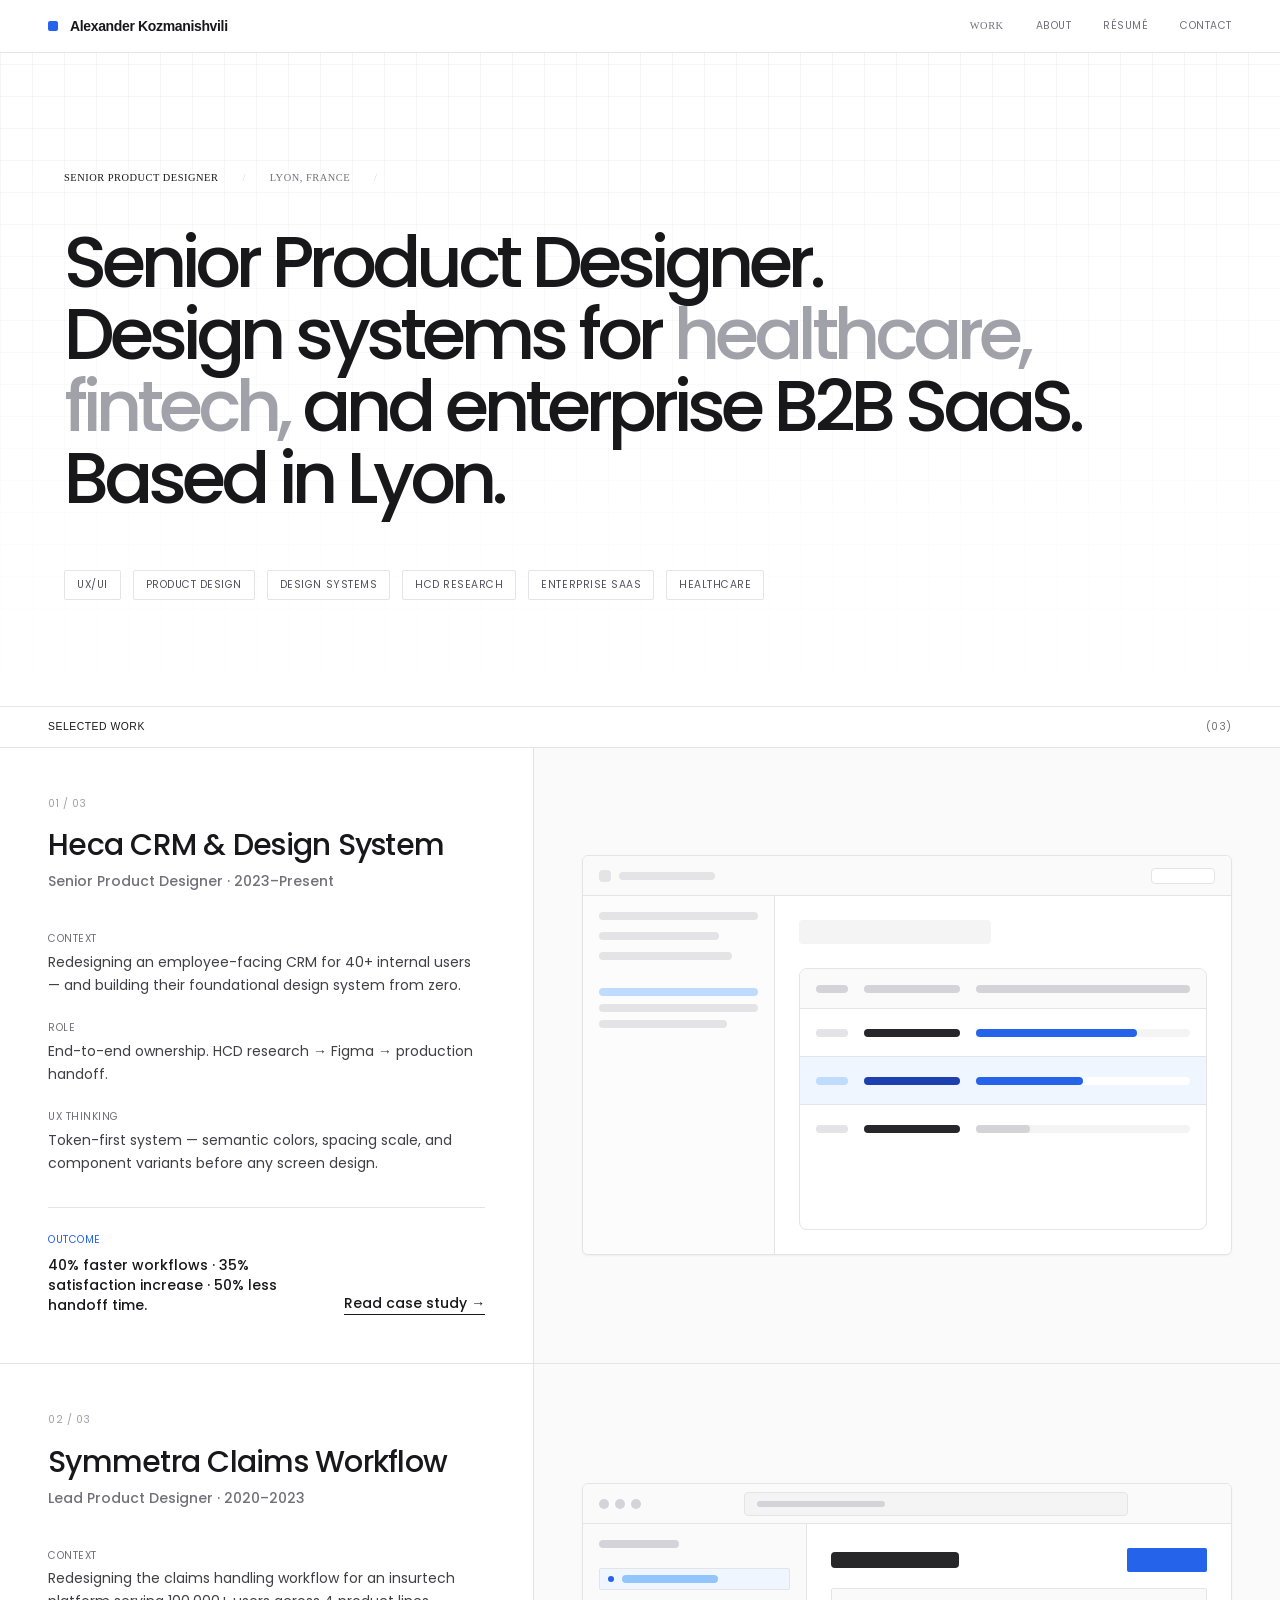
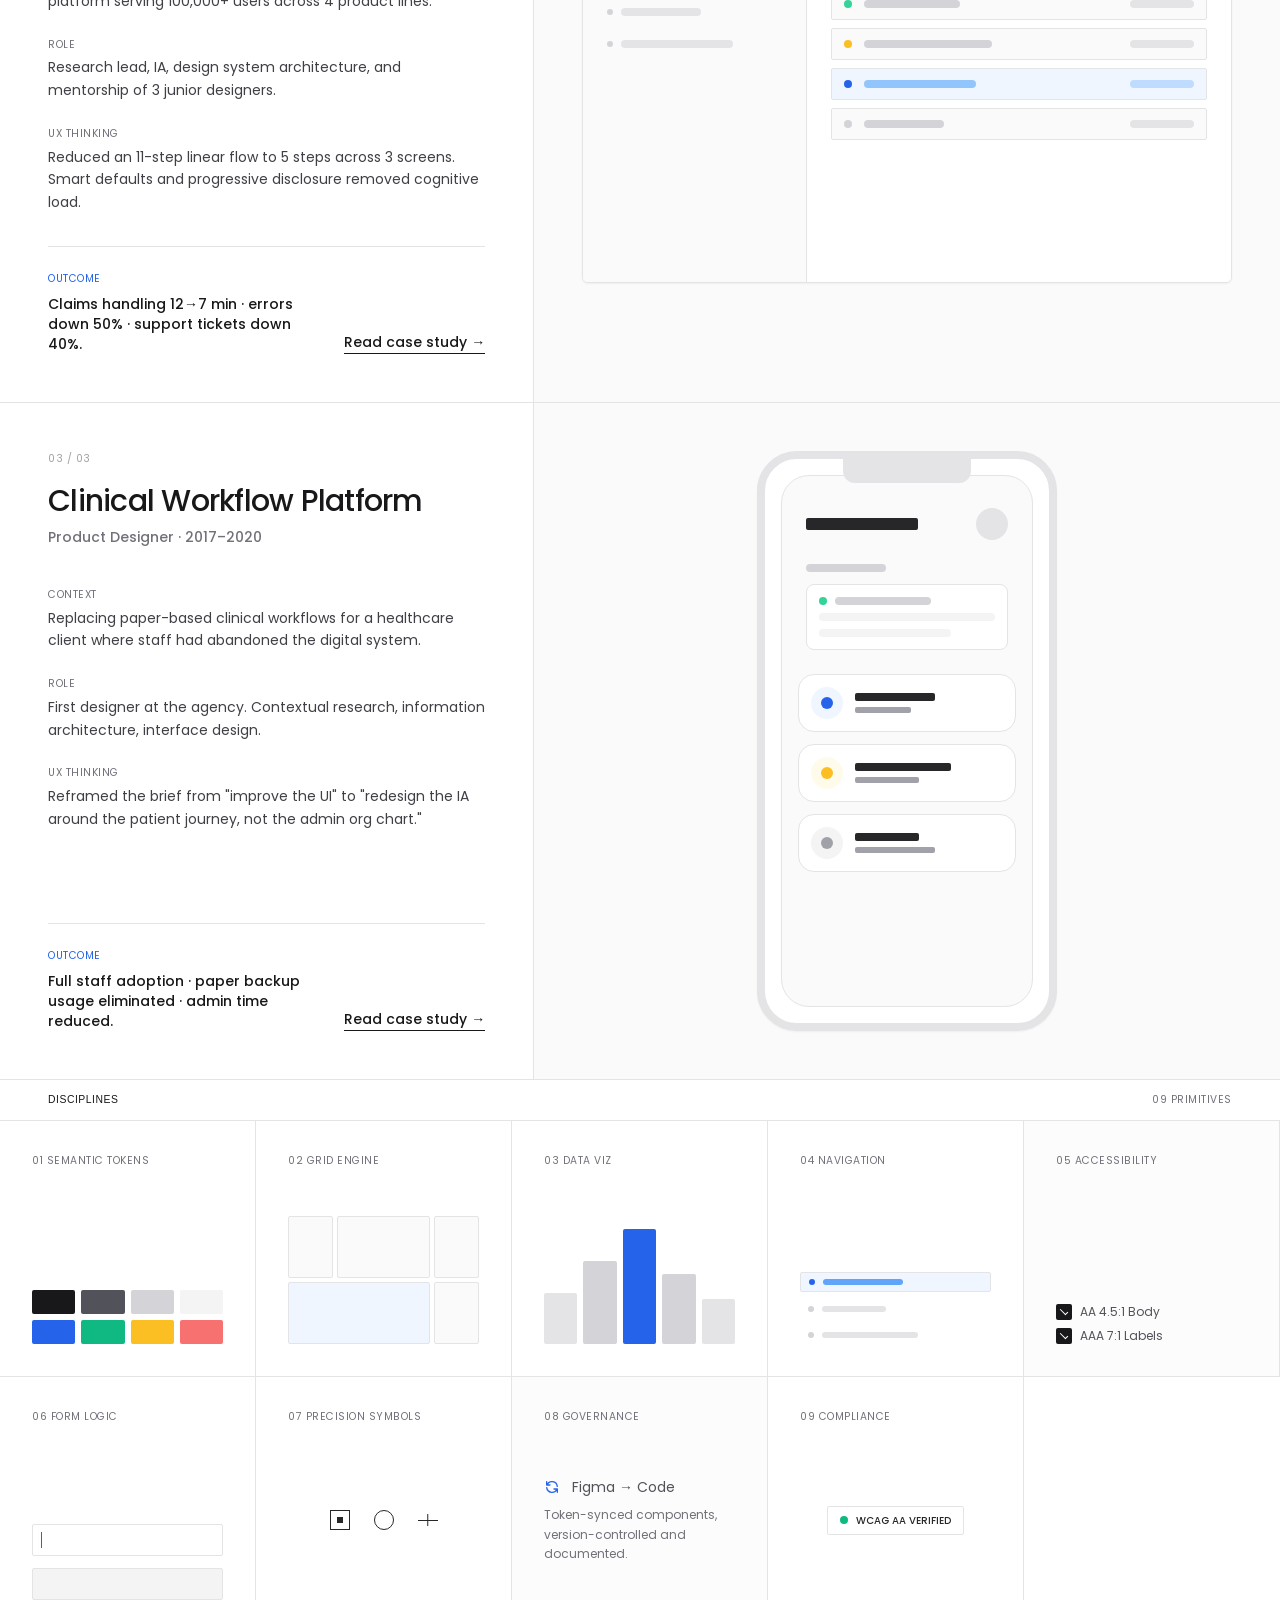
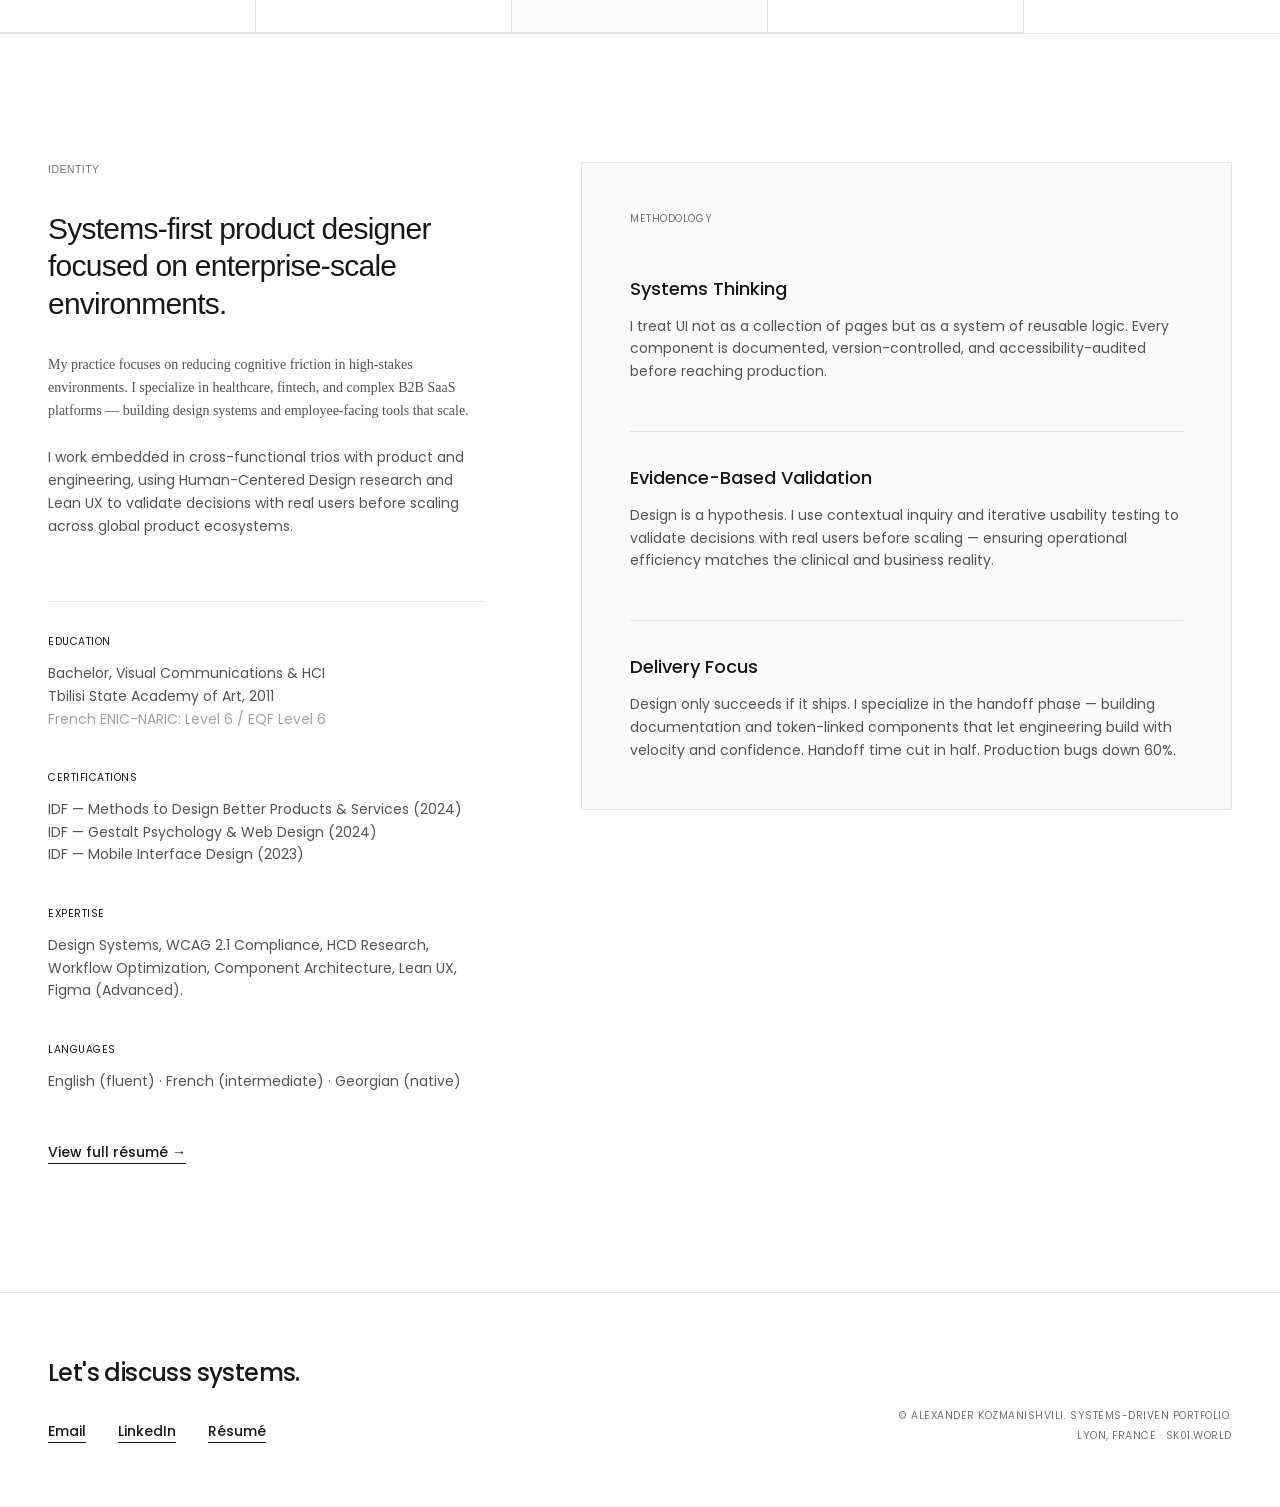
==== Alexander Kozmanishvili - Portfolio (standalone).html @ 42018ff6 "Beta Upload 0.1" ====
<!DOCTYPE html>
<html>
<head>
  <meta charset="utf-8">
  <title>Alexander Kozmanishvili — Senior Product Designer</title>
  <style>
    * { margin: 0; padding: 0; box-sizing: border-box; }
    body { background: #ffffff; display: flex; align-items: center; justify-content: center; min-height: 100vh; font-family: -apple-system, BlinkMacSystemFont, sans-serif; }
    #__bundler_loading { position: fixed; bottom: 20px; right: 20px; font: 13px/1.4 -apple-system, BlinkMacSystemFont, sans-serif; color: #666; background: #fff; padding: 8px 14px; border-radius: 8px; box-shadow: 0 1px 4px rgba(0,0,0,0.12); z-index: 10000; }
    #__bundler_thumbnail { position: fixed; inset: 0; width: 100%; height: 100%; display: flex; align-items: center; justify-content: center; background: #ffffff; z-index: 9999; }
    #__bundler_thumbnail svg { width: 100%; height: 100%; object-fit: contain; }
    #__bundler_placeholder { color: #999; font-size: 14px; }
  </style>
  <noscript>
    <style>#__bundler_loading { display: none; }</style>
    <div style="position:fixed;bottom:12px;left:12px;font:13px/1.4 -apple-system,BlinkMacSystemFont,sans-serif;color:#999;background:rgba(255,255,255,0.9);padding:6px 12px;border-radius:6px;box-shadow:0 1px 4px rgba(0,0,0,0.08);z-index:10000;">
      This page requires JavaScript to display.
    </div>
  </noscript>
</head>
<body>
  <div id="__bundler_thumbnail">
    <svg viewBox="0 0 1200 800" xmlns="http://www.w3.org/2000/svg">
        <rect width="1200" height="800" fill="#ffffff"></rect>
        <rect x="360" y="300" width="280" height="280" rx="8" fill="#2563eb"></rect>
        <rect x="660" y="300" width="180" height="40" rx="4" fill="#18181b"></rect>
        <rect x="660" y="360" width="120" height="20" rx="4" fill="#71717a"></rect>
        <rect x="660" y="500" width="180" height="80" rx="4" fill="#e4e4e7"></rect>
    </svg>
</div>
  <div id="__bundler_loading">Unpacking...</div>

  <script>
    
document.addEventListener('DOMContentLoaded', async function() {
  const loading = document.getElementById('__bundler_loading');
  function setStatus(msg) { if (loading) loading.textContent = msg; }

  // Error sink persists across replaceWith since it's on window, not the DOM.
  window.addEventListener('error', function(e) {
    var p = document.body || document.documentElement;
    var d = document.getElementById('__bundler_err') || p.appendChild(document.createElement('div'));
    d.id = '__bundler_err';
    d.style.cssText = 'position:fixed;bottom:12px;left:12px;right:12px;font:12px/1.4 ui-monospace,monospace;background:#2a1215;color:#ff8a80;padding:10px 14px;border-radius:8px;border:1px solid #5c2b2e;z-index:99999;white-space:pre-wrap;max-height:40vh;overflow:auto';
    d.textContent = (d.textContent ? d.textContent + String.fromCharCode(10) : '') +
      '[bundle] ' + (e.message || e.type) +
      (e.filename ? ' (' + e.filename.slice(0, 60) + ':' + e.lineno + ')' : '');
  }, true);

  try {
    const manifestEl = document.querySelector('script[type="__bundler/manifest"]');
    const templateEl = document.querySelector('script[type="__bundler/template"]');
    if (!manifestEl || !templateEl) {
      setStatus('Error: missing bundle data');
      console.error('[bundler] Missing script tags — manifestEl:', !!manifestEl, 'templateEl:', !!templateEl);
      return;
    }

    const manifest = JSON.parse(manifestEl.textContent);
    let template = JSON.parse(templateEl.textContent);

    const uuids = Object.keys(manifest);
    setStatus('Unpacking ' + uuids.length + ' assets...');

    const blobUrls = {};
    await Promise.all(uuids.map(async (uuid) => {
      const entry = manifest[uuid];
      try {
        const binaryStr = atob(entry.data);
        const bytes = new Uint8Array(binaryStr.length);
        for (let i = 0; i < binaryStr.length; i++) bytes[i] = binaryStr.charCodeAt(i);

        let finalBytes = bytes;
        if (entry.compressed) {
          if (typeof DecompressionStream !== 'undefined') {
            const ds = new DecompressionStream('gzip');
            const writer = ds.writable.getWriter();
            const reader = ds.readable.getReader();
            writer.write(bytes);
            writer.close();
            const chunks = [];
            let totalLen = 0;
            while (true) {
              const { done, value } = await reader.read();
              if (done) break;
              chunks.push(value);
              totalLen += value.length;
            }
            finalBytes = new Uint8Array(totalLen);
            let offset = 0;
            for (const chunk of chunks) { finalBytes.set(chunk, offset); offset += chunk.length; }
          } else {
            console.warn('DecompressionStream not available, asset ' + uuid + ' may not render');
          }
        }

        blobUrls[uuid] = URL.createObjectURL(new Blob([finalBytes], { type: entry.mime }));
      } catch (err) {
        console.error('Failed to decode asset ' + uuid + ':', err);
        blobUrls[uuid] = URL.createObjectURL(new Blob([], { type: entry.mime }));
      }
    }));

    const extResEl = document.querySelector('script[type="__bundler/ext_resources"]');
    const extResources = extResEl ? JSON.parse(extResEl.textContent) : [];
    const resourceMap = {};
    for (const entry of extResources) {
      if (blobUrls[entry.uuid]) resourceMap[entry.id] = blobUrls[entry.uuid];
    }

    setStatus('Rendering...');
    for (const uuid of uuids) template = template.split(uuid).join(blobUrls[uuid]);

    // Strip integrity + crossorigin — blob URLs from a file:// document inherit
    // a null origin, so crossorigin forces a CORS fetch that SRI then rejects.
    // The manifest bytes are ours; SRI protects against CDN compromise, not this.
    template = template.replace(/\s+integrity="[^"]*"/gi, '').replace(/\s+crossorigin="[^"]*"/gi, '');

    const resourceScript = '<script>window.__resources = ' +
      JSON.stringify(resourceMap).split('</' + 'script>').join('<\\/' + 'script>') +
      ';</' + 'script>';
    // Inject after <head> so the DOCTYPE stays first; prepending the script
    // would push the parser into quirks mode. DOMParser always emits a <head>
    // (synthesizing one if the source HTML omitted it) but may carry
    // attributes through, so match the full opening tag. slice() rather than
    // replace() keeps us clear of $-pattern substitution in resourceScript.
    const headOpen = template.match(/<head[^>]*>/i);
    if (headOpen) {
      const i = headOpen.index + headOpen[0].length;
      template = template.slice(0, i) + resourceScript + template.slice(i);
    }

    // Parse the template and swap the root element. Scripts inserted via
    // DOMParser/replaceWith are inert per spec — re-create each with
    // createElement so they execute, awaiting onload for src scripts to
    // preserve ordering (React before ReactDOM before Babel before text/babel).
    const doc = new DOMParser().parseFromString(template, 'text/html');
    document.documentElement.replaceWith(doc.documentElement);
    const dead = Array.from(document.scripts);
    for (const old of dead) {
      const s = document.createElement('script');
      for (const a of old.attributes) s.setAttribute(a.name, a.value);
      s.textContent = old.textContent;
      // text/babel scripts with a src: fetch and inline. transformScriptTags
      // does XHR against the src, but blob:null/ from a file:// origin is
      // silently dropped. Inlining makes it a plain inline babel script,
      // which transformScriptTags handles unconditionally.
      if ((s.type === 'text/babel' || s.type === 'text/jsx') && s.src) {
        const r = await fetch(s.src);
        s.textContent = await r.text();
        s.removeAttribute('src');
      }
      const p = s.src ? new Promise(function(r) { s.onload = s.onerror = r; }) : null;
      old.replaceWith(s);
      if (p) await p;
    }
    // Babel standalone auto-transforms type=text/babel on DOMContentLoaded,
    // which fired before we swapped the document. Trigger manually if present.
    if (window.Babel && typeof window.Babel.transformScriptTags === 'function') {
      window.Babel.transformScriptTags();
    }
  } catch (err) {
    setStatus('Error unpacking: ' + err.message);
    console.error('Bundle unpack error:', err);
  }
});

  </script>

  <script type="__bundler/manifest">
{"c3a4b9cd-9079-4159-960f-bf37ac7fb843":{"mime":"font/woff2","compressed":false,"data":"d09GMgABAAAAAJpQAA0AAAACAJQAAJn5AAEAAAAAAAAAAAAAAAAAAAAAAAAAAAAAGkAbp2YcyiYGYACCTgqGsGiFvFgLikYAATYCJAOVCAQgBYNcB7QoW1fAcQbVa/cDknDbALiy8vsPXvMCbu4QuDK9mdhOn5J3uoQdawK3A1IU1v2k7P///89LNsawA/MANLNqq18PwijcTYsMTzBbZvS+jmxsGzlGZsIQwYhJeGyutc19DttbdySP7KeYF2IgPqLD4V/hwv3yScSVu9KM4uLd8AQu2f58jol1jmLr5Vbsjq/CZwzRAlHv81OjfCwf6o117TNE1uf1v4LRxLd4VvRWv6nHeSyXyzWNJU+1b6kh7aV4QN2Ud4dJk8TBs+yWP2okf3hdOOjuDhI06kZBwgwmjoGk/2fpYyo1qndNpltqFrU8BMRjc1SVaCNWHHFFl/eFf7+xz5uXZP4SlhhdWZFjV1XWRJJtNbDdCkmup0ISzBDvtr/3QAXEsRFQERERHLgGqIkzd9vWMvdKzYwIRzgyU1NUKsOZY9c3U/Obze2qXJktWzpA09m1xaTFig1aKNU0SaN3kTPJXZLLXVzatE3T1CmuExjbw+MTY+Zs+98j254JjP1PmDExZg7//3//r3PPve95v+EJ5i8cCkGcQh1ewXILUm6wZw2e6knfv4RDL/KIy7v8P/4Ed97t75YlaBSCIDXCQNAkICYUSqIcFukLLZjsOYDNbmpZf56f298xUulQokfmgL0DK1i8AWODQW8jxkakQaQBIoLydVbAV8AsDIxEwP4BRsT/V2tDPTbmO+p75i9WMgjbQBnaeUAD87xDjbNv+P5ry6roaP3fNqzr4epnP31gTMiSOFF6py+QvUFUmZiwgYh6Y1EYifbYYw6d6cGbvcuBaIAU7/[base64]/qutfqbwXQs9jWTrsMf7CBMdEsYnkCVX7dTD/pdOufyQXwTaRXsm2dgbScHo/bq2S8MAMuEgGOUOJWypxQ8hJEE4QYtRhZ0YjAZqR3AolMqL0J0uuIq0XSxTjmlbK3vaxl9se93Lcc+m3PZ583vNhzW/2Sr0zOSWym6OVCxD6z+6501NCSVC+YSkpwwWQFQFcX1z60vNZ/nuWgVKYSE++Jnq6dC04FiEDDdTa1/SV6t35z8nustNZqSwGzPnME8aCpHdyebeSS5eVzkrpyAWQJIQGoNYrgA1RGIDj0y9z9t69+zPZT323SVc3EQaEIxIlkPhkU/feXdqmf3q1taviGJyLA4UEVxSDxFgkg9AKAtopnASY8WPkYdd5wEFQAgkOw7FPZQS24y14QO+yIIwyD8ATDGXwD38/9f26fxXiAz57U4to4VGW6pB3r6mfLSlKn3IIoXTrolNwypVf76bQB7AcarG7/Mp3px/eu5AiBoMBdwHsHkVJF0LsnKtYtLXduXdl6PWHJX0j3ZfsqzXtSoMBNBRdad71j9bpHR6gYY2i4NAQHHi8Eb+3saC+n2TOyZmknW99Rs7D2d3OvCuEMIQwNa5xVaEKVTXGBDd7HV+1IVuC3DYjUT9yPS2dR0IXSLsDKtnskDHVrvH4aLfh7PoHL+btoIZYQlaYDDJn/0er7X07fHN/hQzWCiRkbFSoyK7TQyGUk7PuyoOg0dND1HkdGIA2iMkLFDhaEJCRS1CS5UFpVvIFBMtql3uDjhrKjzFGmHtsWnC3SsWGDwaO1D8OV/oBZAZkoVmQv1LQIYGR2G0RAukLwJE89FlZjJTA/x5aFapeAqCgiCsCEBTag86zTQeDdO4ZKCBXPHGBHAuw5L/G+9tvLvnRSV+dvE6uPvGeY9n+Qw6cXM1Tl62KFVllWcxVkXly16M1sUb7l5m1Olbzqr8ETTXeSIM9tHLc4/YVu8IN0Gvt0lVHbRdH82WtkbRFlbzwElVVNvkwEn/lK5ok5lzftyf2gBK1ZPLd1/YarVLI+xc+72Wfy2YpOMT78Yr1+3puz78XT+l4TM3q1T6cSqUE+PtbrlvMnwzJ+hX23G79Sgrzat+TK+LHtrtwwJu6gzsI3EMbpWGwXuqRBtKZ3w5S4+9QppzrMhEzHy7LeiGMxaD1GwHAeDHE+m3V/wKMPbtZ3lchhNryJzSe0gr3yLy7RfHPSqbPXYWbMfMbrEHF+IkO4wJq5RvzUF5xaWm+J5ijFEqopP6Aac084GsynZtQy6O3OcaogpzdMra7jRinzWvNi1+tao/P+5B9vZ3WcT3Eg9NpY48PEJSQJxE2z2K/NUurRKykVpbxHZ8BipPXl/I77HCOnyVKHqVFWOGTteGRldt9OO2HReRMnLumS7azF6WGi4PCiqEyGAZhCwUgn/8BRFptRNZPkCXvn3W2jt94DmfYYz2mYzDUIQ1+lEcWiULC7ehfJR6DhIEB+vQ01tWm0WVC5UoU4OHJlj5c6srGg24Hi1u6InI0gUIcbBtUpBBUo3qvQ7ZOuPxjVtXteUgrDn7h6hfe/QcYCa1VU68h9U9rsHbgu1/GVDO9XrRS1D8t6+pwT4Nxds/M9iUcux6axt9eozVzDEtA18pyeGkm3gU9n24A7qn3kusH2oORF/Q9aj20TdzV5dOOMQYyh+rD/6W/opaucximxf0CfMaDsOSTNB9vUbalqHIzF1a8tGdqacvdK1fTf8UzDOgrjDhqBAka5f54EFagMtTgtIVgDt958p8/ZHLZnTIwRIyrQKSAPCG4z+14X1MPgUifDXOJjRcQ6TsYlSekzgmpGeou7V9SaDiyh6B13LLoh81lNN0875BOyLCxFo0exytzNgkVhbD8rnjkmV8xvxBCrf0Jq9vhZTOuRW7L0pKSI14te08OYtAz34Xl7fflC0xlL4BpEK/hBvDM2PzGsscVxGXeTcpmxS1LSqqVzMoqRcfnvMGSUvtSKIaS41PFeE8V+S30ffmWyspfdELimK1SytSoC+cpMkaM7BzTqZLtY9mWFhM6pJVPqXhje732C5gtqA6SLMwVwGkZm1dZxAecYD+KN/[base64]/RwQY2cvxJ9NMIMZXaJwhvUiRzkw1aJyeWaVTIy3rC0xBVGzigoGZA8xpBROR/0wuJhWDSSbQ4xkwqBq16/SN9vPpMMOBmakqUD+rpNetOLKmEYEBvBRXmotqzN9QooDkWpfIxBYNKYghr3xlmLn1EcQmCFlwbrYjvYX3KoydIVXSq+Zv9AHtiHCHzEw2SuGJoB7tcUtcyostJrsHLFgxha2UA3lMSBCroh+rlSBX/pQaCyy5tAfsz/D+Ybb0cuO7T6RceGNHxbTktPcHTNk97qPg6fi8DBQ/fGkcyeUMbUlkUXLxMXD605/tlY7oYE3jnV/W70eq/vcsLc7Jf0rPDngJGCwhfAHT0MvJ8ECJgU1ErC2upf6dQ6TFWYygZWJggAHfPfQgB9AQKh3e5xb+cYPBsK8Y/eehQHi5REAiSI3/XZfWuXiEMjoCC25oa6tBITqVKmSB6uLGN31g8ZikU+Gjc99oemDqZRnkT22fPpqP9skkCjpub2LNsHlsIR3A1G/XB2rbtcdbVFjYRXXHDWd75g9kdOOOpg1mdHOXuz9dZaaakC+eaYQZBs7NMNN8gD7nKrfnrKkSNba001kCpJvMrKwigYhk1dwF9Oji4gBgkDA8jsS2NdbdQYXCasKVdyxqgK8GRLN/y5RbT4ny07CJWdMlxNQKH0YkGf4wWWpxWW5Z8b6Uh1/skX6K+6OAf0yanWydCB7fGBo63Nu1kVwFxySWGCRsh4Gv0eId+rEbC1fBGPfH7gbRDMBUKG2wtDX4shAJzQy4UdugGMk7pOnMHwWXOBbgPXJcgU0iNo5uPVUyBhiFgsuKswVRpfmMlXejayEMruF/rm6EZ7XLKPYu25w5i12vOZS3rPjqG4aVUp/IC+O3bp6UYxe6ikecdJ3mGq7sUZpYcOWquPfW6dL50pJhPuPEGqSGWWahwcXW/pCx8fPsFulIV3ABRoMEiDRQZZ5JCnQJES5Y5QH3ua/53cgkLCIhLyil3i/3Kvu2XYiFHjHnvRNYo8Di/wHo0z3gQTTTKlSRe0CcCaGVrG3aQyvn9ZLWK6cc9xShSQRZMW8of7jvz6dnnUII8ZbIihxnyAb8n01XPdYZlzb1Go2FMWhcyxGjwtpFgU9LZOCgwyyFOiSh2RJog+CHifgwaLHIpU4BBo0P52oLKMQF72GCIuIeC/tfJnaFU+QRZCbamMAAs+6Boe/Qb9sKUS9PW3+ZkXlqNPhT9wpVN0hZeWh/rfF/zWinz0Bi+IQ70i8w7lFejM8TkRo4EIIqFo1UmxM3BUghRkFFgBKEkJQNDUB0+nKkz895lffpPfkcvIa0g4qZEkqynxCbcV8/cgTesIJrZ5zXHSWIliobVarsl6VMPVVfVVXnmVUdF1qLaWe9mWQWmWfMHgG7OeGdNMqMgBwmCgdlUo7WRqf7B4yMMemYYatqQCmvs94MHkGxr3tj6xi/frd4r4DqtwVgj1YKc8Wyim7lQ1BRScnDf/NskFE31jgveMd9A424xVZIylRsszylQjDTfCfYYbYJgcQ7U0RJrB4j0GFg7Km9Y8mpY9wpiXMT8ANOL39EOMyI380ujSSGr4NRwa9YDyqYBwlJAlhAkSgSXU4IsABJJg5aQpQw5aq77ZOA604dZWjgEFokmJZjFbFpiN0K5WABuTUdhwP/W31Z/wI7e+20zbbegoaKboa6D5P2VaIzfFuBUO9RLwvnyMgUODRhYEymRBKYVy8CVSjnoJlIMDgVQy5eDBYJFUfNjEqSS+WVkHOyGl5DC0qaFygijrepQDKdXCwwhEl+0XuC/HmxmHZpAITziJgQEyLe1C0s3EqpgWKRQVCIrMk4r+FMw+YR2uw4pF6BAdXCxUB+mjxY7pA3q/Phgz0vvsCVpXvBRqx0TlJNrIdAi0kgdo1AdQfGomqq1oy1R3f1mQCF6i4IriP7ABlfTBVjAq2aYoHqWH1U6A0AihVD3yr55VIJpfemaBYH7qGcATvfghN+/Yc9BnaQaGN/vGchT7RZe1uWPuE4Y6Krs8C8+CIaWiGZAaZ1WmZG6b/2Gtt7h5JCTh1YMsWTkgba9Gr7uHVWLnm2cOUXxxTSU54II6V7X53GeCYVN0s3Pv3z0iSbZDuWpi9wXSNKNI4Y1oCS9Mn/0ZxMws65yv1Zmj4Oa1b9aHNSApiCDFMa0GzdzErqaP/[base64]/O7zzpTRNqoDBmx54ZlJ/KJWWm7XIXK1GtyF4Kj0OgckVxs7BhPppNurol58pIYrDKvAyB8aSHTQaGHRr/fFePy4Rw4i8sYtotAiSpCT7EEMpMvdGyG1cKFj5xpGyITsie5aoRkPC9XKtRpomPZLKxDpy4l/QYMWmWPUiKX2vj1NuvR77r/8CwuT9kEqzd1WDX0hZ7xBMae9NCh26lvvkNI3u5u+9wDHiIxJHYPaWfTIce51fpL2koDOIFHCoa69eO169LrBsL+OFlom12OGSL1IhoK16PXU5lnUe03EHFRR1wIgy4P+3Suo/5I7Nqbkky8Hn58Fwdd077MOlGdnX26DYwXDXtYORgMGDLlhMDg/UOlGpe16B433eAwtD5v3JwVO/YcuDpBrEHT/qql3lDNRxryspRQ6dFHZ4nF036lylxwSaMOXXp8XFCdzjNiDOb2cBRmrNlyhGPdpNYVVzVrbbPbR5NIgyB9vnM+JzY+R9kT1EKeO9KMF/UPIXQZ7O1ZcKiz0xi97byGrLY+RPWw/YbbcTA+UG5zN7+b5Q3GrF6Tr/uu7CvxCqPfXYYv2efKc/aZfPqxapfj8ePYc9hP+fD6cqc30cQSV3JFlldtKHneGFcvW7KirPAxWGpTYN1MnDHROudGokmVPIz9BYazP4Go5QgKJl45QSsMRIzJZzc3N27C5Lzhjlm/Upl5yBtQb5XEABUJ/rCuTCkNivs7TR4Yx8mKNWyyHzr/4eSMb/Lxgdz9LHvfZetrbuNTISHYBCJA09HflX855VrtBAl+hwJ5Zdohx7bLoW1itVX2bZFVm3+mKZwhfdqI1apUSoAvR4Zk/QraJYV5iWxIMGumbaScK3FUtbFU3KbkXAAR/elHn7a3sJhXlmeyzoMa7psWuU6Zt0FmOckoRzFykG72Ryj5Spw8oMt9AZfRvdCcZY39Y/2gZipXhC9bqkFFeWlRfhIBDWVizggtC/YwUVWG6WJ0CbDLN2RrG6CVLXnTHKYyzTgZx+BqfX7BGmbYA2a5M2A0GgjN4L1WWC1nzFpOsxiyaMkpPXpTdaQuKdZRzWSlqA2S6Gk19dNYIjE+pQlHEVZEYDgRkIinOnD/AlYIXnhgzKA+HZrV27+UtEkUrI2pJU6qFypTkQqUh1yyS7YEKEOsMUAUpSApkyQSM1mR+hJhqBwAtpytF8UO/6DSKqJOCYUddHFk1o6yWCsXvxXpVxncDkcpCQXJLGtoixrcnHZuNVH2c63zJ/7Y/kFq9DVaiZai+cwnhfjYDPYhM2v/DrIsuPQ3q6wWXs6vdc8g8yNO+j17K/onMGa2mCovHO4l+q7w5Xt8l2/zpZ8z5TM/5YjHKcgj4MPygW15umvAitc6Z560sqF7FSmvRBfz6VF2h84vEfF/[base64]/5RZsJbZXV+VITY/nFwFqxLD47pZOgPtZxK+QK5i7k+I6fDJ3xSc51TbchI/eMhcCu5PqWTT5Yps3mCWciUi+PzzmfpSun5XInUv2Pw4OeNJyYMG1CTE+MzdRssnGUsRUw4qr4d1KodTrBhQznkwWJkLKMZxXCGOsREBvlIE/N+y5hyFN1y65jUZ0RJMYi8egiyMEAw9uIY9uIQ/LoHml4bxfgcJroh1fZ57uUe7N4y3a52G7czLjBux6x63M5t2PqiSXviFm8OexNGPWA2j/70g++BxvSht70oufGBKDzlNI/EmHuR191mke062kWGObZ+oBzx7XALaYd+cpszKZ3smGmHYiLbrDKyvTm2U8S2dWbr9kczmwKsym2VllOd5+uY/aGNLzYisSG+GULq9Pa6guNboYKoT1pXr9kfigBPlqlFSF1SSKa2taqGmiRSnTirFYFVZVmlgurKqyM1iqARCA38CqmDcgXZrmoK3nL0liGmtDFkRukJqVL39Picyd7jT+/RSkykSpkieUdz+0sVVuabKiA5+6Pp5Ldlv4qOVqMfy1YgWo4+Z5a2LCyO0cfMB5maXTZy5EYG6Zvq0VU4SuR3DJm0Q6y5erCU/lwJZbVQlbt8bsnmuJxWXl+Cxo8MYLcOYwgxYJ4Ew+oUdlH1S89/ohmTvgcv0r+w+tuX0MOMHbIkFtJBkbZUgcYAa2k5hIYBmesq+K/zUFAA/fLivAQ4UMYhIRROEvpLASSErbEmMaFSebLPYN8vK0zCgpmjI1GFhWDwDWbaC/cM61OS4Buy++u2zN59G/q/+fn6eHt5eri7ubo4Ozk62NvZ2lhbWVqYm5maGBsZGujr6epoa2lqqKupqigrKSrIy8nKSEtJSoiLiYoICwkK8PPx8nBzcXKwszXr+CKfiIxVYTUX87nj1fLhsIyfDvVC9EL1G8bU8ZNiTQzVkK5mIuUEuNL1y4vzfuCjIsgIBZ48yQPiXm4SwtZYU0aIg/BBkTPVHgAAAAAAAAAAAL23nH3i6dZZ++s/EXpzFBTAVFujWmUK5EhV0i7KzQZlYIAMRxZCRgZ+s8ysVx4YNaBNvSol+LIkKkgLuupdcaVUyGVSiVjgOZah/UkCx1AEhoCfr4+3l6eHu5uri/M63RwdlC1bpR6rU/7Bl81GwBfQvDWWwQTxWk7yes+CxXxG/[base64]/WjmDsDvRzxv8cIFTuvWr5CETgMT/yPxW8ihE2HMAwBuAaAJNnR0zCT8Ih+hWhBCsAYhzRZdFnt14wHaIamqzySHQEujZdAKp3y0Y57Z2ZzLcWc/8aKXuZ4rXulPJv37Oxqf3UpC3rGF0BJoLFoOrXQqRz+Tszj7czteVvdf/LIheaPr7v8dvevIgR/KcX7/fsr5b4f+rZhhZEvdsv/9UI931cp6LSKbMsktAIH+/jKHhfOY72je1AVc2WKYm51PGTFqCopf8pQr8y3D61llhdlUqcFRh0dA/jIF6EznSDMZGYg0nMH3gEeGeBv8fDLL1X/A2z/+83Fy5Z+WC/6xEveLrg+M6FeAz4SMnvCkbnLsG8quagzVZxlT6ICKwtKXop30boDcVMBEU3Qgyn4ZWGbLl+KJ4l3c0Rp/Ed2bLIudiKmVoKV+DrIceSlgyfnSYfb9rQIKFnr2WC+hPKAHGuN3mBcNOZ/F9GXlrU7FZeEilGqEGaSoHKxTQSHIAgLTF9JQwKTp63exZlLfMIjfImSbCoC+IOlrYGLxeA92GHpOxvWPkTpUhVItI6PAoDqb6zGtXg8RTKpPkpzlFJAIRTXYuHjViGsUeZC7wTKQ5cC/5KHITE6gigSbpiBhEdwNknE+64tRK+l/hECjAHFeX1Ae1Cuetxg64/9vbDdxeDo97R8dPr371Jo9vgsq5VKl0Dt7iaRQ90tLEy2X8iO09lrVPnrNxI8WMZcXrU0ZEQ85Ye5LkaSo9dPEj7NRJmi4dQdYoNOzMUo9qhxSYU41ZcoNZ5RDcZ/[base64]/2QvoRxbhLpCYoJ7oo2aVp3nrR6d+mtPYttnYTkFyDWdyBruC36izJyr2qoduBjlTZvvJ//XPWztNoN0U7TLQTAlSSxX1qsckW8Ow7IDJID9r8+bpV/3kJ9gqhsxbeVTpk/R1oi+HfuUaCfYTkmpZB7ponbZ0hSnJRKuDqDWI7my2ObQzf4q1bi7GuxHGzD2Sno39ymPuSaYFPd+1jp5nFwMs4qHWgX7s69C7p8d+o+8v/ZGOuMF+zUdcZq4xSY21wf7GjmB2Hx9F3h4xTXSZaHVgY389wFLR4Dbf54+5QzJyJj3r6Yuh37obwUkYnam/wImd+dVulS4eD0F95gFzTSVN+3aH54prklu98teGO3WGBWZNrHCGIbaGEe4dLvHC8Mpjgx2OYC/xS/Ee3z0GwFKBBqPNOGacMY4Fdyp45gUdEoycCdqKgcehwwvBQ+gMch4a7tDUPfiKtvKWKoohz5lLSlKMdJsvRL5prsn5KeuItceKGgd8yAHXGXrN+Vk25gmrwzDklYV8Dh6EPAv5FX/33AsZ7TBkXoUsm5ClEYf8EPKDhdwOPa+zIU9cyMeQlcqByg859NJxMg6k7SAVYqmBbiFT944WiqW1GXTAIutYOWoy8o9i37NORP8uV5zJhUkt9DLKFmTgnBwH0vCo5jXVqy/2CmZXiV7dPrvwb789vP+tT58f8Bu+ZH4m5ySn+v//eulHR9FT963n0dD4MWpH/[base64]/zjJFHjFybQCJL8/6MolXH+AxZlKgGIReidUzrCbS8u4zRl1RioBBt8Dbb6mWSW/AZGqnWTH34HRatKhAYbAZLYRosQ2WUpxyH4i6lXFQjIZZY6UjKOgPE5EQ8Rme0WbnxO1+CiFHinzkp+mdkXIiNrFwO4vDj9rNINOnCImC8LyDzbDdHwy4Kw5Snc/2uHR3TkISlIGNrUfnH21hYq6NXRlZaUwO6SyGewJaN+OzKJhzAKWm1aeUuWiajN+eKBvc21/b4HxFTRYJlU/mMB2wybqKBuwFqT1b1eTebPR+Q8cs+U0GysDlFL3S24E8lYepWc4w+9fB37Jib5JJkw35C16dn43C1+89Ts8zz+DjaSUIax+1LdIs52LXNyObL8WE3ijN5TZrch6/68YxYssL0dUehO5Xgi9nS/CdkzDMa8VhikIpVPTqzNYpfB8Uqup0Zx0FhSzspVzWHWUbGYFAs/W4/fQ2puXa8FcVvcdli30PvQn9eC1hu7bnNYI9Sr0F2mGKQdKIsVjrrUlVeyCKT7ztIfIluMt+cpUhejaOrz7QH4a+TX0k/kf7YDmfMKif/Sl9A51mmDtqlt+5Suep0SWYjteaIr/S2IJlUiDYljRKIUJpN781LkRkJVcNdqhm9y7Mu/IOBO8/EAhvFzg5eR3sVNV0LsWi8a1NKzfmnIu1pSUE/2EB38GXXgXPShX1x6RSft+5/A/KdIBOrIaWyjnOzaTKfFm69eAiEqP0WvlmakRCmLfWaErc9sszNEZt0mNtb8+UQUL9iEBTczxOEkyM4GvtebTBesaHRs9dCIIEwNpqJRzv2CRGsu6d4bpp3vIRHqzYRo4qyUTHnAYIieojyrzEgaW+fRMGfMcooljTyXpiPYUy7BwhYm0BdESAF4lB/KDTDHlpLxAztVkraceQFhLBWQ/YGfKsVsqbVyq/nvp3hB4fNpRNLdRcHySkua5dZcrxpvTaEr8DOhMSkUmeZWAUyqxsRZQFiCI5d1McOa/[base64]/gYgUQgCMpFgfi197zl1vgJ1SPIigJBonU9n/616i07C9vlqE4SGGdL+lVSIKKgWKUafmDXhsBofDeDvFgEFp8NzhnynkaEB6x4qWF56OUFzPQJ2n1TFZmNpGBo9c5RMjHuBUKHYtQ02wrwIVrPA4ateDrmDJlhYQnQU4B0mG0iQAdX/lfIWVCyK/nJtIW/pBKkWM/EJQ88rTQIG5xdVCB6D4gBLv6oCvztrRB2Cm/XVUoCOsMNk7shVF10SA1DTsg1fKtLFLB9nvrKALr/ja5rLsKxC3ggDNnQQjwZ21DqDalaU37oIocNTgee4cNlrapGBn91v+AfE40JM44sqGl5jeqXEJcquOZ57+DGVX23qc9t/O4AsoV2HD07hJXjv46rm/smmtm6u9jNfSWbv/sItcoWLxZm2Ts89Vnm3XofjYZkJc31uDi/KU2lye2WSxo+1FMEbnwvPwcjFnYDISbRd2TSCRt715b9RobaGaslDIztXzXLh5HvV+/[base64]/dYjIgX6Ir4YAIRkt1vKkm2sdhJZmqw5dG5ZKK/LwNXOKrE9faViuu2yIgX8lFWorAxCB4diZXVDhyziWLCo0S6kOIWFujznF5q38WaARO+155OC755Og8MNbFur0gRG85GWkiB+cE2qUlysxX+PtKDArtoRePkLeomP1BiOiC3rgfC6s3WV+i/qTRe+kSAGlNcft2IBYX3oguPtPzUkoqXO6ZTdfqMO3XT9JM00GHCtoY6NgPqv3hCCYB2l54CErqX0XMROsZ4CXOUXVW/k+BAEC6vX2VAHorjabgi1MEG8amHXVIcguKqJ5P3YFRU6hxPtlxVaZzMbU0acfrWlaywGFVcx5Qq66gL4dbwCN7sWX22AF6IZac2pAKs3/s506FyIOU0uUKiuTjATcPbo0d+HsrKazYNmKrshlltd/bXr60CYUGVvgFL1WrdP6/kyC5p0AkeIeZdmWvFf7xbhCAX1XAvXaMQXlMf91JDAyMzebeC4bekyE5xbmTaYELMxIN5Y/OE/[base64]/Sz+IB7UtTd63MaxMAsc8fyG7yhm9rhc1JrzrhLWm+3NWbEOySwVcrbv2YPIn2UA2l3qOJeHE5iGZydUlKyM5j+nw7iZ/XedAvYqcfOBQGb7U5Ps8CKB1T9S6fmgHSAU05AXOUwfdy7VCQHmQthfevfTVyCY46fmZMTna/[base64]/qOQ8ulTzUJpOuFohSxkSA9qDFCs1deF6RQMtVasDZOxaCQLEU30I1dvKD93MpemraDtuEbMvZouXdhazanQv/[base64]/+earEkT4qxlQ9p6SfOxsW7E6rDlBUmtbEYd8w1pqW1lZP/yXG01WkhMD6zyOPChQOxDbPpEjXvGeXK691LsAj7ExlHZZ4shwX2yyXrguhp/jJErIa6TNqzVF08TZYglymsbH4we+NkA5bLM8T/rYSYEpoDDbJrKBnHv+B2w/L6RnyAUKsnoJHeLus5OL1G4sdxBHkU234VnCiEYGa1Wz3OnlY1jZuKmbABr1h/AaunHr3F07d7W1SlPXVMWBwa0p3yqPiTMiXGfJzkNr5IUkPMoOxG9V1Njn8aoDtL8eAcndRxVQO0OdetrsDDx1bVjxZ+Xv6qZFAoY3zwYqk1VLYXaQuW4JAfiwO+HNR5+FSBH/4AJa7+uiOThMY4Oh7+ZtQAAoDulK2P+Y2Q5XJHl6aTuEhRUF9BxbE+zwts4+yxxuNNDFP3MrtdIYKT7XDHP1hzozMnrckgjbZvX2nMkjP8/KKf80alsw4te3OPqZgkXpFG8NePQb+VhIeeUJLpjA0QYavmsWoUWEdNJEF9XaV9DvWa7LdyWdEfY2m0kMvOZqZRcRl2ybxr/Xcx8ore69LW8hM6AE5rHhKehN9ib8CnisNOBKHtfU6P0f3wYvjSCTNt/JiLCrNQssreq+9QHOrvaSZQIhVwPNyY9yyppRb5CuuDZLYUiSRiiWeVC33rIr8Ewqh2MTB1gP0LZx/TVBN2OBbagh4ndPI5kLytJgc2S9bQa8B3WMpkzw4IZGh2biFBUuhWIVrGyRIR0JjHi21SJBwcSzjusYmBuj9VTrOu8KZhoSKBmxyojnnWGI6BnVTgQ0WD7lVoeGEz1Mp3q1KahOqb7puxdLu+QCMupmZhiEwyKsKlJHcPdtVXdFkNK0kaODGru4gkdR4djY0/lVvIgJ7mjoE/8QllQ5rP0dg3q3yu03HhBrXsMZUlHpwixGKg9VdAW5a3q6dtnfG1L50oTVsnFIOPDY7fxqQCeNlRoaYririQB3uZflC/BRpC0g46NrokiU7dZ2KOrlb8XOwOh2IoE/JH1tPDkKwrqkBdIaeyaxmf/Kd3gLjYAHIbUmR/tK0qQoziyRRBy46RPgstprZ1FtvPWoI/8D2sPcWehY5vJv03XLgz41gpYKFf+HW84lbIhZ7xtdrfy/EwmjaJdbY5RYrMgyn5RMGGuX6Q9pLLLL03ioZcFdeYtnE7A+TiVa51rBrdh1XH4irNxMoeTbJDyD1KO3SJB0hmLNgjoPeV3OXoXGhD80WipPYCavpqV+8EhEz5E7vbxEb+/[base64]/LkEbSceDKE/xj5Qzs7MTP7KvcRgnT5SxYPtfBWw4wWl8mie6SmjFmW7C6Xsrh8ktvO1JqmBRMRMWzlscCDA7mEyBM8ShZGUaYbtO0BWwzfeUhcuZ05Ag4b9h71K/[base64]/d5xNYrnNgb3/TOppFyB8z078yeglxez+f4mcFi5Y2m0ih9sqB/1O08tlF2dgSsqot4ug/i5lvmNTihswKBnUYMV2eyZmEBiB6cGUDqff7kWqN29GPls5FTfGgJVif54yUz4ZcT9O7nU3prPOej/pZ8h03CWCJcCR1j3Q+kKrR9/CDhnLNWcR1OYyZJNyanumep4AzVjW3StenyTrOkIPP6Zy9TLTCpwJuNOyJOLE/zFHHyhxN8PAUOHdTw9kxC/R398IhXZzmLbtjsY/KfiZIeXUCBEwKKRuYu84t5SheNWAie9TPc6kppcYpMrI/XOzBtt+rtJNthskNFMBEnwzIU04AoZO1MnhLifaNDDRAQi8/a8k62S+kqUqtYDbmQr6/Hi95PuCqX2R02w1i9hu0OYjYrVuftnRBJDEGvI7EFyjnGitIf3itpOXIXpnqPVzSpA7zTKojQDnYr3IfuW8cMIkBQgnatk9mbmsb/[base64]/peWKa8TGESTdDbMBwYVfMM2Z+u4Z1kK9qdlyKRhVHYXxH5uLSpU4pXYHgLhj9CbyaZy9m9iQ9NQxYWnJAZdTvMoFS0BGr6JArsmCYKafI9RhJ7SBBhFY/ee5JtxTKIws6x9PwM5JHnF5oLsFZHD3AAu3LbAmbWNlskM/daVznrMNsNhYtiXm35FaGD96iTZQxwwGaWfW/4NyNtSshzQkTy3fBEKTpr2+flfMmKA/lIsO9zwV1A9hxMdbZAzvQZBa7QzbMMtrFThezJuNZuS9p2Ex6waOtGsy8FE+o3wiTvvqDvrFddXXsamk/4DWETvAgm1VH4wq9XweWJ900gbMneCaff02lTvc4K9u1dhJB7hczdgpdr9e6r2qs0KYDqaCWYpdNoQYLNBy8tRGpraJHclixzNpAlnD5MJ2Up6e7neSD1RdzVaE9hUJpso49q56N6uNZCPOcd6LGgiOm6odlsuJ8V+2CM1seckt/nJaCbiYgI0wGYUuVm7XMYguurZxmlP1JUa23DBGkkpAFTBk2LCmh7/icYN/UHqwqQ6ydUtQcPFf/fN9Zx8ctDzC4uPPUTkoo+/1x2dWXPf2RNDfTs5O71wCq6Wy+llDUHSrJyODgPT5jlHMCO33/5cixU/3xhYmDo6tD8PsOjhGfwBky9u8R+VkP9Ois1sufiF2o/vbx7WIfm7ojr6yMmWwS5vvE3+Or22dAXuBNaby7w8dtkWUR9FbNV/x6AnuCQtEP2aR2aMX/xRx4cR1UjfjeKzOW1GNYNsI14+wMF7UGzCx4BTWuvuzXMmIt/bh0Iv0dFAP5wLCL2DO/QflWGlvWmInjYqmr16r/HhGZ959kADOJiNz797pHp4o2VzJtG3YZvrhr0oa6GYaVUdqhJ5wKkVfzEd3JTv0OmobW3Qqg+8r81rRoQuq3J+0nUmTyE+jcZro7juNoSQOzNCXUsQA1FduHxVxTgCWvtsl9rtKDsvlqW0jn4yOLPgUk6y9YdAAtScw/RBn4KB5CltmlfyGOXcQ6PharsaB6ahLYm2+H73a/[base64]/EorUWqPf7NbYprs78XlbtiRJoOzukAjvwM2QNrfYGxIcMNvQOt1SAlQ+FNCKdwGlvwAipHbn9x9TYeS0ykcDtmLVgiP6fgyFmeCEzdywm+8uk1UKG0ZGt/ODYnsTVuqjtjtnUA6muKYzYGFnjxzn86VBj2RmtLqjN66wJp3skic0Ct3lp2EZ2+hU9Ubu71tLV4XVaZq51p9Ze49XIcco1kd3uxtoFzGsz6TqzurzsVtMoI0NtjFkbcy/jmJvfHBwDOAsj/XR2kxof1Euc7Q5Biou+gOjZF0UM0hesJ4o+QPIef+v5yng01CuIzLtRYRRydqTUUiaqqPU3Bv1czWasE9yD6vwProIVzJzWhAls2/v6qSdafYLwxRrTD83OLyejcCjOEJb0/j6wkWMrf6lj9h/7hnWS1lj7X5v7s+CsNuY4A33BsiyV88v1urap5eo+OFm26O+iffd46hrfTKOLHmIktgRX7dux11dYVnmD888tRoK90bg7hwVCOxxr/Xs7e+MrM/B/vbunttCGwG5XYJhko/0kOV31n5adEfXcGhtE4VcPz/uDHIR4Zgor5kXy698ivPvRQXaD+6MRAv9OHWXhjjkpnsVmkXgu/S5acEukxN/sH2ikYdDHzjfjNGs1/z2PRHaa/xqePp2CdjlVpqguMiAcHudX8ss5z0+xDqfYCRBCc8lM3b/EfqZs6jmubLXvWL/XDgJL1JQnmGuT20R6X+lTj8mx1sybO08CfqaqePxT+vx66/j4v/3yv1/T+4v0HPIq37u+D/n6Mx70vtaQi+eeiST13ehAwb95FYoCLx7F2+rAwc04njzhr8ZFU67SPLdFefAhhinsXwrlgXlCMcODoig3Riv1ySX/dHab/Cfvs/4yg7YtG7YBiP767jKD+cphBQEqirelcgR2RALc8z+BOt6aRijyU6bGLinM93txP/26Bhv3vvwHf+d8HD/oq6d/3u0CWb37pFevYRbFBy4w8i0yH+QnsYTWvAkMUBCZzVwtBQS0+Fmp3RQDZYCbzVQCF6IwfrHJ6+dMjfHXeZYPFelQeVD1MBRimblLjytpXrzp/oy2d0nar5Pz6e/gFniI1GPIzbfGVtEuKTnTRp/pwU7myz6pmyTKD5DtI+NHwclsHq/SPIJfgNHi6j0xZ87Jq23HZLOkf9wZW4lZbqancD732LlMar/Cl0sog2njSQVDdoyWBicyNB1yswh4hZbH5BaauDcdKYuhMq6OXt8k81F3Kr4+lwPuab/hE9ZRpKmVFcthDdNzEjdbGknkD8PvjjnETg2V6cbuaSM8HzXoFYm27+p5SfHaV2WUQFDzZpUSV4W1nirMqZ7eOq+5ObTEVdqYxXtpsHuhEGDWueuaQD/rSBl4zppqa2xmWpFhWiaik1NVzvZcnNRhqesKUmMby1ebh8jVqrRYb2NBgEAe9JR2Ex6HCrQ+Dv49mfewegbfolQ8TcWneH2wXbvZ/wF5K4x4rjCfcMZoaEpmCM8tBOKSRM9OVOmyhGN5bE63IRg5WV5T+JjwjHgcVF8PiZnmX1XJFkOfJjMELR3F7eUdxmF7Q2xQV45qVL4aKucRqhUOzmsaIC45BsUtfy4c7h4c2VaMdmOA3F/pyQCsx/lSZ1L/7yc2LMG4HuZBPnXhhIo4UBtT8CRs3Qu4DeurCt2D03mu4hO50L8zA0mR79+6unTPLP+3saW2yOxYFRbg+SnG0GwXK8kVOfj3aHiPs9Ve5K0u/Z7EhfeS+HUNDswdSboRmlFJXuCpACiE7dZlvdo1Quk1ntgmHJlAoOptK+gXQ9AFyQBMOZ9WIVMb0CklnaTBo09bMVc/G5Tq+fBvZhCzYscny73zu48uaFppMot2SkywkSBmXzXk+t3ijAP0YtFiQPn4oElpgXGp70DiTb9E2/YkDbrXFbahKdxL/jWrHmE8nqgcywurYJb6hPtahgZUtfY8P1JCv/2Ghg40nn4PQC2AmblbsnLc005z29lJR5KjjV3Eq1ti7UGEyovhIzFSvdwbjolAOk/u1BlbvIESAmBh11x9Rbf62tm1UHDLesXOk/tt80mFa21doeVrnUOL9le4Olia3jbGPDLljgr6nV1rD6Bfvnocfq/dk4ezEIoaPvp57rAhmsCMz+V+WsCYzark+4HlN/[base64]/vBJ0cKml0f9CO8cKQ9BWNK+iv5jEpM5y++sitTbGFhj9sK0MaDUuQ3APRr+v3/ED6tTttzmTfINOANCdyhTXCsmpHAmckDASEhlcrRZm/h2ws7l9OBDIwehvv4dUxPhm75jgpmiX/[base64]/A1Ek6OhWaLuzQXCOPDFAR7P7bd6pYwK/sjeJRJUGR4/zifgwE+uI0JQjwppZ84EkLao8FY/3d03mSdu2gAiY9sFAPKRTutyteqNbpXQbRTs2MIQ6HcthssTJbP/a8OTq/gNwCi4ezUMjUEsen0825yme6h2BBWEEpko2ytSRRX+uI+i34P4oMd0Mev3VbRmdTiktoze4W8eSDvjmmbuuQ6WRm6GM3r5/EFn8XV8itRpiaT3ORTlz64iiHm2Y3IBUTUFTONIeCnImk79TZfNuiWOOygF+dEMkr7F4HxyEw0MiZMQav4yVZ+3SUt2hYKrHv3iQ3vkSe8slyIRrNBBuAC6sa1biu3oyiwJ+TywSmkPUDu1YWL3ylrrGviFj+BK1WcH7ZxOf5Q3wPnk5hi6X5zenXlnuo/QLeCZQzyyYZ3jbk26jrGyVDeltueVawJ/fnjInNFAU7QDGfNLhcTJuD7sUve4fJCYsnY51N+nRlN6YYQSqfVjHs4UHoR9hBw/0otl1jUr8/nQfYo+NBGWYtY0nhmkSyUVDgt3vY+ZMQjXcGaUqqIAklIJIA05BaqMMEqawRhe2FC8hLVL0Oj56ts06rgnUyL4WIxRW6bwmi8EXbbWwJ8uB/8oFSIOepowgQxoNNAEBt0OTkmu1Bfc0dXRtVPxdSv/rDtXyPm4LC5TDjwMzYFoUADFLFNRlcFbfDjLL3BaDVwd4ufMAFYQsA8nzhpwthnT7OvlsKT0dAuZ+zKGCDMZ5UeAcyN0eWWPLs0JJsmBCuhgG7uo2EWTSdO91I6j+0Er/m9cmUqPk0poefunDkpu0/B+G3/[base64]/bMRmDSw/[base64]/FaZDD0W7P/Zz6D7oFnJMd2Ce1o6ezZX/F1Kn79D6XW/JA9SA750f3+Yx4zaAZ2rbFFy0l/rIYfyJr2VNk0R1bWC4nwwnh1MvCR0+wKO0CDdcQk7J9Atdp3TQNe+H3C3C0zYZ51ViE7GWPsSwsy0w4PhDpk2seBJVhHIRxUI2w7pUwgCJppj73hE+VFufcVmWETvHD2IPsIixvSMKh9uymRBhO9yKCqsnXYeyYCmDE6achkQFrL8TqIvlb1a9zRY0lu/cN0kLXtJ0uNlSK9MLHyX5yUo2UeRspskvDIJaOUMrFeya5Y2zr2xwEX1XkAwQmuZ2fajl0FldMRCrF7N0aodMTq8VNqgFf3NRq2noY3XK+uIBa+QDs/iBF7WftTNl7BqNQSkA3QU+lzhjN98UccxGVWyu9Vg8qsy/2QbOqIe0gTTNjMVEbhZ5NDeFqBxG3OEh7i3/jEIkPpvkPBjC9n1tsd9Uk3Rwe5EYrA7ihhDCTW8eKMNueQU6XwyAfrjpithDB5FNRp7KhgDfoVFZD2y2cAjkJPnzBRQtbn1DIv3jeBicU06P4c/uHTRQDs0QzPhJYu8F+PRnNIUQHPtGDLAA0CjTciXkWw6WamOEGRcc+BhDa/ChZBnJKsVWrfapRt9rUEuLDfSoNUaHoK1e2nTxr6EVQQ7AuCAKtLpJH/mu5sPEE7/cHgBPo46FtNtpXWR7I193YuoZqEQG0rKgL9ZnGSVydO+hs/LHA2DPiMR7gxwHHCThvuB30sRVjcCyh6U5SOEIb4N8gPfTtkVKUyXTUFUzwBxxGnpfFGTVNdoh5vjZfZgi/fBBLC8hfbT9+wspRi6LDjUXUQdXMmMdNEM3NVrtj3iFqpslF1aU93PA1Xf0NVtotysEf40/vqNBa3edJ4Y8r9oRGElPgjTj6h3D0fcDx4Lc8KsFHuRxZWoa31vX/Nx/A4wYe7iRZ1hY0ChdWkFOy7U0unR6b89kt0cNGpylFyG8oJV35bC6T1B0iIu2YqQtZMh4VwR4uQioc9bjtJEQd7Iq+uEpuY6gVcZ1fYGBa8Bjjl43jVIAg0A10F1VXOLTsroqNIgpj9EQEceMMB9pE9HkpkRB3B3q8Wuc5rY7cbYeZ8b4LLgmkdpSddes95BdxbQbUgW/NImTbp7QI+1SSuO3RBrvzGMHdsZUFfUE/0iiryvuddMntXwf5g6+TLZ0LusgbEP5qLqTkB1R2BuR6DaN+71r4dmVA1VVQ1XzRiuOswkOYNKHA8pW51tlJIiMYwilSRwd0TPfO70udWVe4kTgZVoe+n5+MnsZ2491vNtq68edaM2w5KJPB//mMs9e/vVK39pd41vMggUAyCBkfP46ItIGf7bHPc3j7s2d18nsEQvLTCcITtcNWNoBnbsjJ7I6z48pfA4/e91lLbrOI+VUHB0dMuSms5m1zVgtqRdynbsYfu7YZOWNCU9cqy8JjBY7ApjaY0xZHGSwzG00pxVR9mZBqYBJig1ROMGI2M1PHfpig30pGUr7HmauOFrhGl9TIYvmwbQ/4IgS4cCrFpoauaUymZOaFTPRC1qNWrRqM97+77sg76e+Vj6eP731mmW+zFadD61ODTthIPsUbu0mtDjf1cuLwUH17fSE2grwlDCJuP/a/9Jx2hWVn2rlgk2mKJ9oXGcDCtqNOgPudiSpUnH4y2aNa1qNtwMB7rDY1jp1pNB/oec0atWBmtjWzXJCHupNubcXFm+Dkepgkw8le1O7VQUTdNPUzg3I8gRNcRaZPrRwLsKiI5gbAlVgmSB8MJoFIgujkX/FoliUcBXVzlz5pA4XLsT/itSeA4LfxOEf44V/gIz/ItJ4Q9AeBEO/7Vf+NGaPsAj7/ioqeXAUSTwd52CDjCYb/pzaXxLBiGXBVAhhJz7IwW0L93Us/VK2TpaCpwQ0MuWAHDMrVf+33dhLHzLKoI1bjRkSB0wkdBFEqe1P+J86oBidk87e0b3H+PXgmM7O/RKbYsVKOCe/VNHNl6Ytj9wN1GMJxo8+2JOc1zLOzQwNx+dJ8ueXA3fsanbOHd52AsERWYsqJXpKVhoNz6te23KM6t3K9bS9T3xMtAFC/K1ed9Onw4f6J1jjiuNfqsySL187/oFZtevO2FFW9JXN6e7RCQP3hZJ/KCqFIm35/9tl5btCQQzhVDKnTBDtFZnoc2JmXcMwkLAxA81KZNq75rhAXTH5rG/RDjjn5k4LCCohAAjedQ522Y/pVg4+ICGr7KYRuMqgwN2tvMWM+vw4YjDG+s0UqQ/PpU5YHMQlguFB8d4ZmOy8c41Kc3dauu7U7oGeCaZNWmwkDrcvpZnfL3ymZXnnnUpxvm16cAwJMy5yWldA0eowFQDKV5GwYbUfCzjnrJszSFL3rs+w7y4LRcdIOO0J/3WJcY7B9gXJgKpQiiYKgTeqKR3vMDeum8IIzQaiKCHR71JydbRndKpWiFyhs1WIRV2yQA3qasLYqgUeO5ttYBw484sN/kof+zN24kaYvMbkVrx3PDR61fCx5TkbJ0xTY+kfdAtrB/8zit78kn4ji2+2rGaoKQjvOi8Q01K+vlferu48VufpJSTMLRJPiUoJb4HnSf7QTpl9mGzm/KVuPv2xERJ0Tq5mGg6C67+9xZFXk+U54rXyOTEQuXMRN31q6GDq8jalBIIydNAEaizr0bGOW3dSH6o7+nIrFi3W86EeWeX3xMLwa14W1O1urLOBU13pEVcfrk37XjaSjOaoUP1SsXDXn5Mce4xLujqR3LhTcfoWdEur5SJOaTOsCf+XBHNvIY9dfqYBiHS/apW3+GdHoPIimZT/pPGi9zYm7cRV3X0gYUIDxYGVwy+P3tU2N+lSRSAYAcNCBKdkcleoVuYblduJcerfXk0ZbhdNPf6PxPc+BSmUUo+lcnsV6pEtRUMv/ep6bO/feB7H0qtRHB9GwovmKFhIhph+uaflv345cfFq+MKZZvKVUJ3HTxHG3XCKUAh/FCzknr/0kzO7Jym6s4gP0yr0OLGKZz9Zh8/6/RHOv1Xlj96GxvXLu5c6Jh33DypixtXqrD39k361MpIMZaVQpyJAx+mFYJctMUOYtHncRy6WPR8SapT28VefPaNG/7rCrxSqUtSvqIFpxwwWeIxhmauyyWqwVWLbc246+V3vQChMFT8Yuh+wwIYOnjRk62sZrTQcHN2MP6Omek7pqZfmZrtbTBQx129e3ie6de4/bbO9RekHr9Feqppj0k6YTIjYPyzv3LJz9gGE7LTYwtCePs3uOc/lPPyl/AV/hDQOdUcmnjD3wdTIVlwR0Xb4DH4iZNaRrnohEzn2avmFkEObPj551h6//9a1+9fsFC7NCWLMvPAnanwifVyXXpZ5EFnPfPvPzUW3rdisYGAwZXawCqGMfCl9SuvBNpk2trFczOBzHayhfya/w/85G0v94OX/+AkOqrhGVizN/2wcWOCMlE5JLwKkwKff0c31Sj5Zu3D3XHzfpBfjI0zAGwasvQL17cVmMphX5DmIcEAe+ZhGYt295kFYCv2Ttxv86Zg3N17SvWFTSSHRfmO9R74nX8id25pctQ2k144trs+ULUUb5oT1Bjp/uq34L8349MUjrInzbrGaWmgluSaM2O+Az1ybcqx+QnlP/6TxBP9uRzZUZrrnDkb+AecfkS+2w2/H9zHhM2HxNgN7XVJLQqgd4QivtfyWf7YGyd0cScS5L5u+u5hGeOLpjEcP3M5eHCVXAdqLoyTgRkBm9GmrhMam+t4m8qoEhoUNg2wqJPtg9uZsVrfHEv2mlvhzidHbgxd+OAxRZJmWrWL0DMqxNDtK8UZbffhVWO0GWtEjQ2mMR+FyQf3I3BXML3umYdo3xWEeB/BfNp8//sgp1rjUDXfPKH6HKcbpdouOcLt2bbtJ/BbW3K2xM/eBTR81ku6fd9V4Dc0Ux83+LLaSHavaPdwvMz4rm30Ci7a00UPZdso/GuRsXsQjoqTeoQGihcQPW2NjN188nxqs+EfarR1gikZkMgm9YKhxlObzdMPelLr8nNprdAQanH/O/NquZr2tN+HB/L8kIEDKC1i36ZFsmiOHuOuGgDadDiTXck0GElm5OUpu6RHbp9haLnHfYQWNmp5SVbMyeR4OStnHsma2seuOwTjMm52Mld9rIBPPGNXN+RNm/[base64]/lORkl9rhmZwkop9ajlCkKUnUJYVvd5XKJF4A3s8lRUBq3GgHnotxwFLCVhDHk/HoeVEjmkN7emmTTU5HUxTa1s8pww4TcfFfuuIOPfd/FaDbc8f3hPhDE0kFlmpwFjSOE4kLh1ZiQuqBXoIHH8UcL6tSYlACtCWRkdNvTV/h/[base64]/pxAxMWpr/v4QQYeFU3+CBNLU5JSH/yrO9nE4StubuvBnc5PS7oNGVaetK+xBMPl02fku/UmmpENeV7DuzNqa33OwAbk/H18mNTn1Wry+DTq8+oWyt7sNQr2xrmric14zGenxAqJmJYyU5kU4B7DHyCl0bh/La/nfYn9EwIdeO8dNsr2NilvgaykA0dkp+CPFwERv0tqojJbeQ8QY9uH9BCoCmpGPp2PWr+Njl30nGZIe2aU4OH0w6qYt6nxtp+4qp3/v8OXT3G9X4biovaLMx3ZpAIcHAWExhkIcR7rPeFwE/n+IR6n+BeM56a27EY8RZUpnM584p6FhVHkDanjN2HjTqWERREqzqrKoHF9GMEVrzaTorATol9NWV6j3p4LOpdp+gOuqt8ZitKi5mh9CCC8vY5qFoA7qFoQVH7/H8tzyIEttXUqQE5hYwCfaVhCT51UP4hHU9gv2vcfdkGAvGspO5scIXBGCcR/v5acQtfJxFmnbb6mG8BTtUXpsAt3hX1WAKSNo39n8Z8c0NSVJLNIS6d5xNJu2Ho+n+FnEzuXWkFMt5ZuN6iOFcgv+RQs44kSMKGcxO2snzWbpdPCvLi4VFQvpjm3Hgy96DJqUvBnyY9kp0+g0T6fAWwkGmkv9e20Ty65UXFr2mEmIvamuOoOukp55UgN/[base64]/dhbFMETcuOvWNljV/EnnVtLHRyieLZDiZohlsJUAO0S43yVnaoBDScIS8bK3xr0cHRMWv69itMgYveZHQj9+aIszbBbwj+ZFMnp460N1JT4/Cn+ym7H06v4PirT1KtFqG2M3n1tae4fCDa3v9kSHCaDBSpmnuPTzxkngPGBDV5Cm9DArmbjH7wzVJV9zlZaFbaWR77ZeM3qP6RWS9xk2xikvNFSJVsUBYhT3ta/RVZGei5rbx/c1cPtSR2hzqK5HxVUwVp4wkz7bZpTkqmeZl9U1Z7y//5Ug+53i23hvpYX3Gsvb7CNemaiUyIAr65zJnO1O3tF5ifnvE19UFRuLQktXxYbm/43TYVaDa89rc4ujruPGh/qgWQr5AXgf4xWGGZp3FQ5nak22Hl8eMkN1mDuFmEIp05tVV5drGiSbCds6hmZq37fo2oDiKrjRwCuoCz1LZEadsexa0V40+vMB6Bl05rEmi0ukcPBmwOsRa2zXSlHfm3vxSHA2sSi7OlQZ2J1q+dBjeYFk/IfRJIbghqWOwaHHvVPN0T4/cVnUxthv7H3nhhADotSPQzw6xvU0qqcj6baENStPpLiApS5B7Bq6iD0MXlgDgsRfZApMHeHa69ms6njEu+dSFIOeoowgTRoNFAExYvMUbzjAzA3nvRa3xnoPy06DzWFcBGh8CEPlQo6CJ8kZl/[base64]/vT6+nBaIGYcalLy0i8QJS40mEs/lOsI6qjGpCxOw91U4qfRwSTcG3CETgxdWSFPKb9QuTiyranJ76IjjbWi8wMFptqNy3DBULwQ7yOOHHLuMnzLxcbd6/BF32U5Thm+AKqEMgoAsuH8Y/[base64]/hKQkm1n0K1dIUfLlwdAwhLR0Mv1by0QOaNBhoEg87lh3ygzIcApbmkatmR/Qc0jlqNNRV9ctgSVfb+0opE/AeeVEHgg0MtM3YRpt6ZoP/fsCfOnSxVUkcVKJegmcnsXPcZ85qEPsO+T5dI3zTTtNDy7ASNKMLAPy2GHlLeTTMZzfwxmBW+pye1I/9QYDjNHy/PwyV+kDVyR8CzQ/5e2WBMNaabw0CHyOUXmCGXdPQugGMuswUkd+WEde3AzgFe3NR2t2RWB00ZUrplh/[base64]/WsTNY61tykmhpZrAItiGI/bsHsb0/kp+soUjhI0KlpU9IAGtfs2TD9KzcR7/9T9cgGjyhJpVkRgrUq04ev5yKmGkX9MYdWtPZkhqDWthPy4D417bPAVtn0rYc4fFRlcxfmdKNI+5FeTV82/JGizWuNKY1UewCKPoA7uvCaIHY7Y5TjadY3Y6NrlnX74ygqKtC012h4HlN7N4/ZEz8Dsur7DVA6fyQXi3XbOLd70CXEIa+8xj18SfVTS5M0m2HywCBENBlj+0orKFbZyOpljzjX3/Vy9LnycGyvEU2XqlZMTknzEEFTp3NicWGBbky2oMt5qi5gtSgo7AWbdlAcovmTfK8xFyo/CGEG6EghmQBVQLKPp2COQdASMZJq/IFQEAA/ZvF0Ee25d0HFNRqUstxrMAVXmnxx9Z9hDmmGGN1NROyekQC11Et/i4TgaOgHJVxAwOOimff96wSSMbOtTXWffFHVpkuWRiN+SNuCNmVKuS2sMD6O1WvWU67QCfNhG6dqwldfQMjq0NxsMj1HLiPtfrQG9ciGwl3bSvZXs5/WIW6PHLL38SoAOx4FVwgJ+LygB8zT12xH6zbKDaa4cGn4G0g6jeAWIvJiJto51Nbxu+ZzVGy+QKjxmG1qIeloochxGE6g47VEzXlOIZtKR8ZqxrI7QF/aAdoZUjtn+8/F8DsKkGwar+wWddUbIid/jFTBPVbsJkgeNEUa1sjRyHBa5FYiT7CYk7OoVOjRizeCO+rJVEvRTdAgF2z4UDS6Rpabx2VZklGbbI5l4PUREJhdBbOFtOH0W9ea++O6xfur205Kfme19stjYf4N9Pdjx154YaTBQNOxGOSSzYf6dmZPdCEEHHWNbWH8Q4wAbi3jAHSWuPJSWHsn4pEzMTm8/[base64]/4zmUkbN7QlpVCR7oNCGb5yVcUi72cbD7ZVnohxM8/psoiSNhwRMMSIzYsbZ6EeD0paZwf4Xka8f6moWuIR0chXHMO7A/WgAnNksVYO4o/A1f7W5FWt/EKAyJCG5/WKadhCVxe390KpbcXVQ5uKsoG4P9+7dHCq35QO76GMzCtd0thzdlJLhl5RE4T3bH44AYD+c4DfqLV+Z6R3umzkPQmoY2bhEYDxP2+0jhElu1OqeiRdSJNrhYggV+CMZD1vzj4xSBlpCnJyxmh4FoOcZBbpO9jMglenlgwjdxEkeigjcQkWlRX+dRvMi4voDTaoL86jY/aAEDYw+RRUh8c6HckjsBF+DC7jZMgDskFrEKrFX581+tfagOxFkTKsRhBAqyDOSDkzuKyvq2F2XDkM/IgkEk1NcRnyDG6Avw4AcB63IFWQIPci5XiMNDnwpYnPiHX93EgIsXlnBGStprsHPWRMztvwMmu1h/aTdJZGaI4nCwndMlA0DzAk8hzL+4IB4tIBzkNtvLiBRTFGZXOcPp1znJ3VqAVZCXOaFMHE6Shn8xbxCzWyHQq1b5TVaD96e2yDQ0NNSempCXQL8E975NY0R3lCGICCe7QjYcOf0/yvBQOMIyZiXa+PV89EgTuWJz0VzB6iQ7bGkbWVPfSMzF8t2fpz/LJ/KbUglMVqVkcVjedgvglzDxdi3u8C54P4SiEhf/043Y1d+xlI626wksZrEXsrdCE6xRDqHRJnLF56K5Hqtz41ktvopC4HXkg1HWY2pruKZo+NRecx6kqIQcCGmTnCg/GMg7R7VUlhUdOXK2A7NpxOmggZ0T8xK38MXsLpDQO5WDiC5JfZjIHQ4sWJ4rDXXNmrgIwWubNEItyGtCFHm84i5wF8L8tNodVzt71hWnSiVKAvBAU7Y1b0KZfinZbuk/Gd/[base64]/[base64]/pbMWb8DsPmZNhWjhZx45p//WK4mLlUluD1SaWJljF5GhKl/mtJe89kDIWwjPI2sXFcY78pXSCNr4iYVLWYCPB8L+5y5Ro+I8XFcO+yVU3VjG208PJX2xSnpZsWtBtbvLmuyHCWHzQR4BMXp07nO7T7pFKf5lLdR/u7sl2TE9wQRyAkcmiBYte3qfuxAc29Gh29e6WIEt4SdosvkIHglJ8UBo9skY3FFTQmliT+0BlaFwmAFwasC7XLF1GWHYnCq4Qr5AJggug9cO7DwueGPYdBDomwJp7Bga3UG9Di9KRvixbDyjybl1gLaNvg0PIu1qbM/NbhhauDgJ5zrVCq21z/ryPd2qo9XhDMuxUdE/n1g6uF1e3HmDeOFn/[base64]/gzWdkaouiMeVpTpei/RdFYfvkD/[base64]/4mpM8ynXpwdhoOeuM/v6JhJi+JIrA2JbrF4Th11OwruYTNj/F3AA3rWcJ8q6HNXth8qRArMY+SMDK3CLN/WTCztRJSi8wLSb9pzOGnv+AFKLmbXji8MxmLecXpTyyRxVEirN0Oic6diIzqFnAj4m5XjrnZCw6vI5q9l79tKLDkfEbXLaWtW5rB6u2m12bG5v6fBe/vkBIrzOXePNI6iklyeDDInjeELtRNsjCV1miO22XqGmEXYYnqF071hlW+497z2ZKq0snOcvj/Ieann4eH1rZJ4KhKv0IhJ9NaIuSCJrKDqnOsiDmoPxjhdz6de1J6T8qHpLAI5LJ21jhqNjeCN2kC9rgKLvvIJDLKRaO1vm12pyxynmPHLnq/g7RGRd3jpWRMZ6/pMSyvbvAqbTs2hk+sL5M7Ca/AwdO1bmy2N7b6HM+7W1scygyAoHNKzbkh+589Sf6X/HyY9w8YbdUtP6vkX5wsCfSE3zDjmVITjOZRKBOMtvgWMNXkdyBbegCdh5YHeh1RtimQrdodEfObpS4HIBFwjCjOrQdZksgbs0+PQRY1Ej7b678weqxd6wNOfMlppJ09Rs1z7KVwlIrW7eSNCGytADNPxPXgEPJVRQyfofX3dhWrMeCA26zBGqYgPU+VgOi/9c0iBbh/S8UW2AaUoE5fII/Fsc2ILG+JrRNPiC0ZfTB55Ef3ZMauCIgUteSNJgLibBRy1AfKp1V7QaHS/8TnMa4qvz5GLhQegD1bsW8szszUSM8a/vXeNzVi+fJ/lzOr1XpF21gqk2b2bWrs2pX5YLiuQyq+pzOfYE6wNoP4eIJ1StnZzA+8Lz/ClRSHs48SMKAmZgqdTEjw5pz9UWEXnLmPP7t8S9NrXE1UaHkDbb/yMcyn3klzVTYo/jcCldc1K9lBI44HMKjePcPBF4iwHgngCotpC8+n3JqjDC5l1Y8uMtkaVgm0xIRhmIRVtGpeeTA93l4Bf+mvAks9fKxr7Hh6zUWOUW5WSXq929c+CvNb4+hyFs3APdEP3vj/YltyymVoE1YEMDjY/fNf2BGKxbltAJZ/CiCSMiZeqUU9mdYAH2CTqRPja7RNpBKK7PB5gT5rB168bDD7h2TqwG3HuORje1q+2foT6q4dkBmEuyLUudA0ft68cwymL+plgwMJTZ+AJ6pCb7SCJ/[base64]/YUEfOM7fH0SwXzsYbKPAtM0Ru5jvKiRwuIwShDtq+ivYcRDCymLF9SqsnZDoEBlT9uSZRvbf4szPUHutzvQDmTLY3xfwXbZ+Ey/atO0+6g+har+7fCsIyS0rweYk68qaVmMcnuTtj7uQdts1uGxdaAgPKC55tpwfLXGEkfiXzNbc51H2Qx+KOtlitD2vRMiEK5Wc2W4jBSlszo1VYbioa6cw7bQf2aN/nT+A7kxCZO5cdetPp2bNFEvmNthpv5ql2qlaLYAW2iovBFgYGhj7/VaDIxR8BEVmkx/R5TmoPulfAT+qnAD9mCW7KA2fvU/Sj6eZtNXEkEaODGJijH0a0OxFMIKi4w/n0Y3Y8AW8Yei4oByqfInc0b4L0je7tVR/9sckhSap4D9l3v8Bxg+k62MS3Q1danWmB2eimeTjqSW7MqNEC0QPgg+U6ywdcmKmbIYlUVV9/Upjr4Z6t1bAt3RsS16t5MY/[base64]/WQ+0b+VQjPEYAP+4IS3W0mGiWWbDGxR8pmKBGVMTPbAv5wtkspnM286L5RP0MjlXzKYvi0ZCNzQ0L296JIYlxJyvcNChhr6x6QbDm9HgiURa2o5Nm/u3YgosAXXVYLmrNEX/nqA/8814AZwpKSyHbtaq8eLAsE6hPCuHUmbzi8yrAUGDh6eGUXzRaXgTJQiiSbBYm2b6qrJg0TLLtZDrETp9zI38VERxN7nDLFq8oK0QmkYk3BGcZ1FmIhIhMvkhFiP2Si0RcU7U3w9HvhicXl/Dl3jR13PC9N6zDFJGU9ScWYVo9yE8iAhVkDEMBO0/AiVodJSjrjy/U0Z2T+x7s8uLMUILMQWAnM8+2txjiO89oRh3HwDV3RiBKwKm0JJrx6sMcIW6e10Z82cH6PyrfS02QXAm8iT165aAaKajvndaTyDJavVjw3Rdd+GY/aPipvalYLjeD4oLsW9TJmY5hSzldx6CxUU+79uhRqHhH3EnHaGX4E5f/Lys2L51pOFL+YT4FjHbvyFMaawktmIHWoZK7nyFWddUGDCR493h4UPuLE80sye/2rkncku5K53fSM+TrTu0P5MK4vT0Dq39uxA1aB8LPSajl8CB4/Q3knX4kYJ7rnI0RH7t8VPPNnkTZs2f1z09dOadbCSyygBuPK+TI1mbV0q7aASVMf3BjnQiF6zNKZdeNy6PZWKRCwytORg2ksuq4MNRUOfzO/ks0NJ/4dBNkqLmK9RXdUBRAmfKSNxpjtvG5HuiSlo3uzBd09UYaRSxdvIqKyfXCIlQKSVoikDE9gz7tNHcQsqeNCx/M4MFNxz+rSkmT6n5+LSUtqfr0pJrZDTVhb10V+7dXEeXOQmcPpD6eN7EnYMzHvBJr+m4+v5ORtw9leNtU+eJWmWahlSsrKX44JNo89XzM4YK8HgXfI5gxI0zg1SrASdonLd1OKZbI+e71sbHn3SOT2ML3cSbMKl69OJ1Swjs0NVKcURke6Jh1Cz/DwnQUipKMyfXvu9MBDmkh7Fr5oVo1pyAGYCgiZBnyR800RIErQuqpz/UwhK6PABP/[base64]/6e0f5ThzpEU4mSkbEHNS3hXJkj9DNc7oTVYCUGmH2c5KE9szUhNeTCB7Qsc/qtM7q/vSlEq8Rgf2GdUjI5Uc1mapWNrk6ZA8TIMeP1gBU21wDs/jBFKymQcTpWbi3t57dh7IJB+GP8rIxPqYXF+gMC3CPqSvI9nbeYb3Xh94SuvSwJQj6nmTbqEfZZ3zKn8GO1NSU4bgAA8fldY+BIoCGZvlfNrf6TaaELr35m7LRtxk5WI282eTklJNxQZicLdQA9Kyq64/Et8vGZGDUuB/dfdQNCdIgYR0C7GUYDPK2JhFS19o3E+8v26YSc39FbZz09rTdZ0A5izFwtp9bkg+/DBPAr/Tz1R1DAFzxXpyiKsTruBA+6znMeO3xkdjdZXJJbzI4Wzsf5rroThIwFGMqwhQ+Tk3zzccu2uGBBTrNacAmXT3kYOEeEVjqc2nP5OGVrHPWcMY0hzp/[base64]/k+jb14hiHEJS1XxdRwTsSLD2QLae3jQU437+hu5fUOn4UDgu49zHfOmAqSHX+Xe8KPSviqQpPbUrWKIA+jZ0Y28blSjF9hClrZJ+WgaTNWKlCWRIS4kMqfa8SZfh1ElkMhzLNJdNNPNE01nnZ2w6k1G7/oCZaVxppPCGHsspoelQR6is97wTXI3abk/msVE0pIEFSutWHXwEVbNf+bDrhXnTL8jQmgVxkDLbbeKTbbGdefp5Z4cTrbXsSe9jGTofRv5pCrZTrhF/cJ31tjCJEQSBfMPrxdbevx+9i7r6zMQE4Sf2mHO0Qd2/PulvOpAAr7Bgok1bU5rQdzCmaSHgjtUbHdqOAaPxlCFUWrx/Z7fRiJJHR0KzKHMciwFT5X1hwk3Qn/1/IAcjoHek5leOLAlRKBHeWMJ4Lz5hiLjvI5eND/U91S4/Cp04rLebyR6BpWryKCvmuS90ZC1tZGdc3UP9K22D57P8imr/9/j2iMi6yP+CWozkRFSwFXyPcaZTygw12yRvpc6SxvDoIqUBdfUuclCR7bcYuyFccl5qSWC5jtZ46ArZePHNxTynztJTm2byHMCYbwjzFW7FBbup8on0grQm/+T6OipN/MBnGRg3fKXxCe043KDLXgXlmOwXXhBf2fWvkVfta27jqDY4kehEh50x+m3V3JYfPASfAKFxkveK4heUbl1xjLjSTVHBoafLlOcLaUMYitLhqcNz9/uNg1RGctrNzJG9DziAVhSNfxpJFmZTFK6AD5acB4LMCJAAtKqfB3RSdzPWU0wmiEyyzMzBF/Axaqr9c/C0CF7UW9URppmtysR4KR58fRXeW9hpCJ5dyI+ga0qQgSPCeBHG6MU9VlIi9cWGeGyyFbdYe/ColeYbqEmms/mhhcGdgSt9rkVgoSTlvCtVQzFybH4JPqIpA8PYPwSPdUf08cyzdXTpkRo6JMEV9MeGHxHl3ddozRdJzCQ7zXcX6oym6tsidMXB/w0WpcJIyzTBEirTmBT71cHBpvrSjeV9j5+YFcqyci55T9UnrDONxs8oZ8m1tpU0hTviCrxwVW/SJIZ4MUmw7pYff8NX31+fYrCL3/BWor7ukr5UGN/1fRZrwkeA4LuWPElVwwogJF9M316qt+sKg5F1Ff1bwSDyAbZBdw7fXOvgAsh3zMGksKGeRL9+wBV8rRPzKJT08NevIep0WXpYfVCcadJ4lOTQVAJ1CXc+gL+5EnmPfik2EJ+jse9fGrw/VjLRNOzn2TQAJZOni0/KsFX2lUJ4AefKiyrUjmdffmUUf/ykTIQrJpgl7hOx3RtpIQSCe/wJ2nYbDyFuOXa1LbTcPu81W6fNu2Tj9kO2hyZKhNUzTHbF0IhjxfDOhlbUFXofwq2lUuHHIjXyPD5i57UFlC+WDjX5OP36GGHJmSciHGyoFWCRfKDpaejqt/lljMh3vzJ0bc+b6+ex8ft7WnbczbHMyJbCfWcq2HHLAlZO5UVZBLSM1SqQHBXT3lWoW6x+WARwf59pmFrPfWoomTJcYAToA/7obniXoNC/i56cHrvoYPTB30yKdc35T+ZdFqibREgbsRyLtTEP1dsmF83UVfq6XEhtaQsfnT67AoA5PzEEO3i6+VDVjHMs91OhBPDX+R75hUCu3y6yv6J/NlDqImHg42bfyEtAwqjMj3FylOQwRjPvz9zFhVzkdzWIhm6m3Zp0JvaybFGHDWBOGOZPmu8G/xI3laN7Zq1A90My3ltNRMjNlgCqmbQIsTu/LMjsIQoIQF/3eveSoCL9fqd3of/mzP857hAV+M8q+F7jQNoTytwSf6etMV+b2UCnW7wNpKRt/tjRMMdgK+vuPHgnh955jqV1hof4Lih+F0RxIxserwFxEWjoi98zKNobneATfrHwRy63CMLwLSECHGt8QzSi9D3ZKzTNUxiq72wkj48wP8DOgLR3/GCTr8/3g9E6o0FtVpmT68H3sjWpaoj6WMaRSieQSQRAvDP5bzUR/CmZWZOHm24E1Tpqn0zOiDSZPZhDkyGTVV9rQ17Py7Oo9ssxODWl5HWtv4Y0mWxhJhYlzWom8d/HsmuFlqGnxUFWM6j1QNFgNvnJtiK2xb6XOu84RbKkLGUD4pSfFI3ikPFWeiSMVslTpsIbuRxKEAB8DbSaFDoI4hKuqAnJiSSxy0Pdz1yiYYTHvT3+qIk2exO73z3A/GOrX5F1VcQ3oNQjEvVWwx/KlOeTKCEO80IWqqZLLhlzuhVq/3mqWYztczvFHS7/iB3GEGoBgDMIQF7uRuHXNN9aA16MrhUO2MX6F3V/SjPK4hcRIUbzuvNkx+20D0AOwsPYigGGK6b+RR0a9bey9Dvr3sBfgC48bK5xkPO7eWHSOsPWvHD2MFCA1wDvmil5KnRl0Zq6T/iKFkioq3ne8vn2RKbOCqVESr8cVG0zO6Mbu06fmM4t7HodVkX3tLZtI9wFS3IrImTZtsJ0YzhsIG7YUsYsTN9jbZ9Qwcg9QoCQrdtFVl3inYEKiflnWN+sSS4E+WRBDRgbWx4ZbnPcl+rcYdg+UU760fO1r18BR1+p9JhRU/He4ZpK0/[base64]/xUao5BRm2/ctR09vxIW7O04I7CVnUFgoEl0r1K8/CUur7YNiVcKHpOx0QgoGopw+1wwW54Oxy84Qr4kQKQ0ohRu6Uq647D5fCol/NlfwSw6zB15CCBLj/[base64]/9gxanXrK3TgOeVOzRS6I/lgy+3XcyDq1ryurbkeiHXm6TtGkh301Dpr+D7g+RjZ2zldfcJSm01pvKGR/tsN6ag5ucOSEsQMt01CXjDWUcstk+wMkO7IrcJRhN15JUuH467ElrU+OMT3MY3KqszAcw3Rk5/7uQ8xjJoAUKYrVeAZ8IXTaRMNK5L9jHvuzBa84K1Qe5UMwpg3x0BO+biy0zJFjKe7TOY8Q5pyHRDZaRUqhVr9+oo58KRNH5m0/znMptEaPRMK8EIkwEXbsP9aPs5QvMYVNUEhWqK83YqD+IdWi6E2G++8TIe4KQrAqle41AmHYNVnjPuBPGItX69+C4UZj0pGyEDh2jnEvoY0LcvP+WN1/v4q1i9uxOxhtrZl50ibUPvKLVQnPgIrW+0eBWT2KZSC0mCQnv1Q9qSfy8BYXYUChQ1aDGlR6YhtZUy56Gi5KKxTbSkgg2mPIeZVRUHoLH3xaC4CzPp+xt4pQT2ZxXsnIqFZMRLArbJ9Q4egC7FMwJT8XucMCrUe+Fj/[base64]/40KyBtSKTQpOxSSjtvGtUSOdQu2rB2n9FujX/dTDov+UdD5V63rOPUJAdRrCYgBMplzFk73LPcP2NMtB21Xa6dxj4AqiJ+75YYrmOVZeoTh8q48adFy94bs71TF9d0a4qg3SrBe2YtdM+mm2PUYaH0edjdlt6Rqc6tWwkX8cEkFGsKTXyw5IF09B01+5/fEBD5m6fg/VjkC7E+pyYHZHqa4wSZFfg0IajkB0vobYCunDtwW9zAddaEGXvd2PaVLmVKNEdnJC0bO5PJ6mPGY19WiymxEQAn0cr8doZWLIkvO1XIucwDzfV9etqP3qTHVeEWpT309zYPns3hI9wWEhoCMN0ZG/D4op+Pg6tYl9tNBNBaIl+GQV5nTwYJuZQpfrrAH4bPqVmaGYE3Yzjym+GjGdM90xODNWY/hI+5rkB12pQDSDTHYKtUI69vB9HsyetvBNKd5QRwFQJd/HqekFX71pOc0PIz0UtNnq/eFkWoQHsjLqnkowye1xILz0OcsR+PLiNZ2wpZjBHcuvMERHQ0bkuTKF4TRUf6b19yqul/rM+lSwgrLcRAVUt9YLM1rIKPnnoSwe1Y4laYEw2P18RYC+izxqs52cMfHhPxIdm65Hjo1xzy5PSoedGXduDxvw9H10+mDhiRj3d83SF36fgnxTDZ9oMifVO3Jsgr9PxoYzn3bEAa7KdTPVoiV2mVTrgpCOWFNIVl6RXYcE2gerfZRtq78ivEKezx/H3QM3VyTs89dsacr3fnYfsTV/IBDM9hn09+fvSXRo+1Bw5eBqrMgLp3THrvRRQjapzE9D58EcZhHB8iO6x7Qh0bDm3lqBodGrpzHW0HM+0/p74x2naevPFsWtqAk2TFW7+6GmPCRrAHqC+gkpjZv3Uc9NDdObmd9XGRi1OgMjagI/DeGtNcfsURUpER/CEq0sAu7N6JCrx9pDJ6KhnQMegA+D6K3gDM27coezb2NjWfa9ncXgPg8yM4wcRkG1zKU4bxVHfBl9jXFnyhK0gdt9hFaLJtCgC5Bv1b/a05SbFWr4xZQggA/yeKnDKxdbVQJUPrrzgxlVj5Ye8csQ0GtVJr1yxd3OBUDj5wRDNfCqE5P9kAPvgAnDyffnFLajpU1IQmMp2KBYfxQcKX/NbwX9EXLB2n91t3EuKwEC6s/S0ZnSHUqhCFa/+aevoPf9/wQFg2zysxfzJoZKgv9DGTPsGv5mIOWA/fi1btdJlvbizwe47BCOhW9T69+1CnqX7wMITCO7Lb+87gLy5Wfvp8jtTZhAe53zibi0PsQVdgB5JdqCc5oF8HnUw0IoOLumt111eHAAE/TfIL8jgCtwQsnwbuBn9sfFOTC0PSwY3ba2t4uwoXLcvbWKHksUZtCGJD5b+PnE5gNyP1qiDbNr74GEeG4VxX2qoN870z3MamUt3ompTMSscwZzdjSZ5mA3UxXBwLmTK344OUW4aJSBPemsYt5FgqQIusyVXxpyH59HRFT8LmynspumU/hItcw14e/[base64]/xgXpSxro05fJBsPPKLGzqb+uOao5wT3VeHdoBGU0mGnwvm3eORyuTYWh+8PZwGgKsZZDN/b19nzpHuY2Mz9WTYe7sG7UOeCZT2ccPBYtaln63H6nfRwfbIQucSrlRoLTg+F2mTGx4G2sYiMfm/6OIBFWwJxIconxljk6dU0jsSzomV10nDR6+RBTwQra1Xj4s8Jeg/4VpmAqdpmGhOGOddJkuH5DxqEWP+qNDSlBMOLXKHzGSbMnErGNCiXbbEh1jcQpqLPDSpdFhIFtGfStyQzTUGrtTw/IbWEeq7oBdxsazRALgTFnH3juqWgwfGoQ7S8wnFWEsXJNnorV/HVmYfXnMVRyyFNJbdLVWAgGncoioZNc73W2tyyqxVomtE1o1tQs5pc03Os6RyTFp5ApjAWCUV3TF+tVfGa36QRCmVLvSAwXt3qlID+wJZm6gUOF+ko9UzzaKP24qnn0N7BlNAjThTruHGDI6oHBTvx/kWVfNbpG2njY4mTMS2O/dqbTWDxiVMUsuCYVhO6f090yVHMf3vMHoHvvpaqrcB80jP4ef69BKasbf6GB09SiaQLiEdxqTHdop9+UH4XdxSV87znJ1iR4fzxlcsKa6MRpdAk7z40m48kxPpPHyvkxP4mwZhbP35uO9osPpRNF+jM+Au+lpuUtzx3ZUCX2XCcuGTjZcXrsWHulLnr8PUr4/LlxSWdvamBasPEULy2EQokbCgaMjG4xNDpgtP8WAYI0XbCFKZyVyyi02YUlyzYHxgGQxgORuENja6xjF2DVOqXGhELyrpT5U6fXTptWO33qkqlAY/X3ND/Ax02UeOkMFOq4+2WFHUmp4e6g5lBOUMNczV9odvASRayIp1dbl9ZhCtf6e/19kBtuCT6/[base64]/SrJoKW3dZuimNcsU7mV1N7cZcqtwARPOG2lXHXQiTg1Lzpiem0RgD1LYCUF1/GzE7bLA+nep61LUW+Yw8Hie9eyy7PewR4gFp7mzKe532uK8fagCPd92b6yqUqVKcxu2C/gv4sm0wahyTGp+y6WaJu7KxpCOBcDilvT7IhZZEd636emMb+HXCip6EWiN6J8i4GNrhRvCE29uRd4tCjzdJdimsobIYWkWcgORRTtua3MGrMlqSKGyMNYsvPcRqRmi8lEl2bBLxMdagPh4HUaaBwXUHFthTTYlolxPC9Y/YfP+e64raq80KRU6xlJyVB2Ow1RhvOl+dL7/GNbQ2Uq2QAYEMZGubxmnE+YiDY4D81sLSzArZYRHQj4mfbZiBTmCOTdKt0ATLtx1E0p4P7IwKd/JcBwjnx6csI2261zdnJmHDCWvJw/cuBa9Ur8Lu0fx4XlC09X/2jgONjZN0ZpXVi8BGgWRbXv3NU9p6i8NR0tpeMgnmBLAnhbmJtxY9Wn9XWdCvQvEBH7T4/syuEF6/p0qqJClPRx0U38JB9zntkrBupL4D2ff5eCA0NWGWZrgq0/uEstJuHGV1ob+31h+uH0CusVcvbmzQ50wrUAqbmvq5BLGf7IbT9Xcjj+hPbmxqMJBvuSNj1Sol7lJl48X6ZxAp8ux/m5ok+HTxaMaO7VtDSO69TdfrLyB19fN/Nrfoc6ZLjoqO1P3hwJIBBu7lzdP1HyA89jNdPReamj8nerl9myNHenhUCcGc0itBm1FQzOef21v1RDQlfz3rSu+II1cue3osQnmly0EjKES/BLbu0HOhyWxG8KzH5g1HnZKnmaiEC0ofBB1D4TWvtDrbxecpbFbwoufw0AWnVPfgRVL6KngcgYGvxkX3jYQo/cDmhT4gHT980znteoqKSr+EXESm8NeGMYPLQ1NZaDIrDn/jNT72TmO6hIDHNFJSqgj5AFkibxfHjCwPT+XOpUrDv3tfuvlJo+jPe6wi8tK00K8QEnvNA18xGpnCQRO5kuh4nw/vf++W8JQPrsv65kG/A1jN+2Bi9QpxzUaTOHl0Ztu1z3+7pVD6zXVlX51pPEBGf0eS6+rFL9y51PLoYs2fPzAj6x6b6n6VaSZAb/mYRG5cmDGZjSbaqmKt2onArCHtXuclWtdnMi8GWP1JSG9ZMPg6gatLgLo5UxYpuv5i19EFfZSlBeCDP0ro7TYXpnDQBNvCBKVfWt3cWhgeF4vLWRYjYL//pZzZtUg0iYPG2xZncwzqJXplr5tqY7nQSgBizE9rElYMP0lzTobBokKVfY9pS3m+VQSkw1+XUnsXi+awCeq2tpxCkDPzqoHh0Yq1lSusYcAT+HaA2t+QqcVB4/jO3CrQS3vVw96K4YiI0c6KejgH+MK/bqUNNA4+LM9rCs2WkurlvsF1bGl5e3Q5YO3Wc3rpkhFsaI/s9JKl03DfPWuTTYdpjiDHY9AXnDMySBI09x8rCCzbKD91W7gGjVzrasxejsXANpq0ucshtUK2aCSTG+5Ny8l/LKhMOPzC+zEAvmp1Lksm1RpZD9OBHWqoHj1dgLTBnJbLby7RyEvtlHmaZlkTn8Iy1cLcEBCZCOtJBIV5JBMAGs5jGR8Xv53rTB9J20g8P6VeB01aL5qRBRp1co5UdFlZfW8BkzrWFurw+We4COp0Rh0Op9uhd2gWeG/ei44cLeP7tqC1OVITnlu+upfUdeYRIdcXaj1SJQOSFR0TWfgDvXR7Ja0VfFGJlrw2h9NvB37bY7JEaLGuMfEe2rovnGsx6L15jSDkNQavwWT1ul9LiBIYEu/XCUJJh8Qxgom9qjvlxGjKicGgROCERILvnYmQFBq02+0BO0qEaB54amdCJCw71hIOMLI0FqLdYO7gO0fXKZaW7t+30POYlBfJ9naPx/H/ruBxGF4OCbTkYzmXzwEE7+WJPiCnxWn88uJ2986rCcA4sgAakPcOJWTI3dDlzpwg4UdhqNR8aHQAKa30YtF3dUE1eRio2sCpwFA8/sBURYaDiQbzOtgohIMN9tBe5BtprbTdydtgpFlwwVgzEAPTY0nBRMv53rCoSqbqskHCTAaOrifnZT9pY/3HBozd9uJh/oJVND5ZzBKeYynPs4wXWO4KdenQKrp2ZGDhvCDww0XN5HajamjTGQnVHkwKQv2I8GWR9EZT1S8IbbqRkBdXoNSL25ty72BDAbArNBBs0g+EX5ZxbTn+cQrT9x09fYq15zRN7Gn2spN22H/ZscshjMHOZCWLMd473titEnnbboNZgc5dWD5qyTuDqhuza2hUJ8tWh5GJntmMS05h1pQ02QDUyobuHc3vg9qZ0ayVpV8/vaF13/sPgEm+QcUwWVLV17OEPABVc3kn7c5czziAATW4QwJ0Adv+wHATJEfB1rznc8YEK7rwdD62Psy9fLTOnlKi/o4nwM/06liLvd8zcsL29+Tvpn+1/zlN08E3hg94jPyHfDA3ZftRD8uBX5v7NB35vVRjUqYOjuIYCHk75F9Unj9XQfdNjrJ0qKAOFWT3Evd7lQ6q2u2iIk9roW8ayOd+7iFmUFL2HSbPH+R9Dw3Q28fxeNaw8dH6JWwn0Qbsj/exfxaw9w0ez3qN7/kiL3e3kENyuU/+bk39bjbuvSo7N+f+UZjYxCv7Rkh43Ll9r1vbobmXLj4YKtYJJAPzUcaFxuf66UAOOMppSkeCft5F4FM9aXhxabXH2fT3DZczD17X4gxgJ3r6/+Lw71/2PL1D9Xq8DfQewlHYQjfF5uhbf8R/hLQn3KgbCECYZMsdYrtXzv4bhUB8BMD7v8kBAODTR8vxf4v/hlqkkPoAGsD/Bs/+339Hb4sb+xVuAPrueVuP6huPrHU+4CvwPIEbcfJq0yEz3s8/HpGt3En469mP7WSbNMtGPYdNZ4D/O3jMcwbaPubFjH1sJ3yJu3F9xFOZcZ06cwxTpLduE9zxF93hUQM7Mr9sp2NzDd/2b47if6lEfs5ztRwyAa9LMd6r1MrcQLhpRGDFYabydM9uauN+US+45CfqS6p8nj/JZOndSBHXSY0UZLD5jRYY5ibupJ6ZxLa1UnjOeyo31/Dar95Po/MDYWziCdyJH7CjoWAkUy49IOP0OVADtD0EH9nliLBCEOyQWOBdd+pzwCxv2oqjsVi4UuAio10CluLhDgnfLeI/PBVbpOJswV4KWqA+P1AXcwZToFLtFliqpJdq+0LmhayDtobVGdIyjGbYusWpGIYIo4iiZZaMqk1h1W1A9T3MtWgntYIhhRWsYWaz5uM9m5Vb3R1YkSZzi6tV4I8braDjA9r6cApwtvU2F+0rIpRCRrmrVGupP/HIf9PB/WVZ/UxGDUHM46TikU2uPotnuPbNjrF2r51pnu0/PfFcJSnWCTVDQ+m2QJ8uz1TnCeMeubzMSld1hj2a9dxknDpC+1/gE3O6MdktNsxUM7uNDIFqLNLwNOHJ2+AhlucBTqkAlRFg4QtGC9VNECo35+oJhlYMQXHh5S/n5H2IHVlOCYFRlfM9MyV5bucubazpVX2Y15D1yONn0xoE6E/WbLy+Cs+fxNcym7dt+yP/HmsHwEVltiOVY4TgC7Lr6xuDClcOh6qE73mhslEZnEA5J+Z18mrUA0yyrxqYY3qnP6vsvJZ3+L904meJS/I5cL/KzKtiqbVaeJLRGzbyOgpyGGWlT1jd/Uc40W29aEyTcvFNZ8o42WHLH98TXbQa1H7BFEUys5Xbu+pbwApJSNLyPoIb0i9biYrdyk9UdGFyDO+JMfGjobQYzCFmhKChVG2dlWB8gVYRH+cAFgckZ7n7OIdKOJ/TW039MWBrToTeVROvOJvtPu1HmOVxL7pzQfWDHbdxJROqdivQIE9KnjekU5FkjTzMfGmFudr5qzP+JohdLRztFabdtQYgsk0l/kQNEXBmjQ5Wt0MPE8qy6Tx66a3AH90YUa5pYJB6TLrV5RZeLBM4/+HSwPA+RPDUCP/HjxXD+L5rZbKuO8gyyDpfDNIgQ9eGaesphS3goX/MR6c4UcQ+diWhf3nUJWdPjbc2A633jBTisuW2KbZB6/RSwmDstEJTbj3Sq2CUX9weuJwZyzPrpbIkvWnfCT49Dsu92S5Rez4+djtZF+78zP0V90hxu9N4B/RHE9QZU780wZbvMo9H/dPA2uXL7On8eLSNlNO3YaeWfkJ4BsU+IbkUWwIN1IlWi2JY4o3rUeMd+L9WnVeOPLtDgQaARx5N0yFkGSa40DUdgb3U6Ug07ZkuAYbNIpkVLEVWlwMO6++zF/UxMd4+RkpJh6IGfZRZh66QiCq53fa+aAJRT5lc1KGwvFWATJWBI0n4/OkYYWIyL1bzK3DcaE5mJLDRfRAPcwB4OVAmiB1GJCAnbmUNU8w5I9n8GS1DlvkpIfkcqeTMyUCgXTTHRqbplB/Vcc0GJKscPMq7qe6zrJ6SFaTvZEQPQJM2nVSOiLr/TD3vqkcAE4QAZzMsNpe0REgKQkFoBoUdTuuF5CkUD6NMhSo1OOrwCIg0aNJCoq2LWKiL6osAPbZJwFg7AVMNBSzYFrk1Gw/EzvZY2Bw46iaEIJSNGSyOTcYAe6kY3A31uU/OHxEVE5eQlJKW0U+sbNchj41ANwRCihaW9JEj/[base64]/262gR1Gvkr5VnH7Eyv/[base64]/CCM4iTN8qKs6qbt+mGc5mXd9gPDCZKiGZaz8YLd4RRdkuz2eH3+QDAUjkRj8UQylc5kc+0d+c6u7kJPsbfU1z8wODQ8snx0xcpVq9fIlOWEbCflOIXrNJ4z+HLlyVfgLIHCZQTzKfwqFb8Ur4OOfb7IwfwoagP5l24uhkq601q6rnS4A9f+a3fXiOIa5sE9CNPq9tA/piEP/77Gzl9fYFLJ7t27vibzXV9XXLau6sDxVPevBTSiOWC+4UFNrdjD0uNxkxsGJbt3y7Z0Pxy5cEvgLd69S5aEmjHnq1ySnT9NMkvBJpchpgDiMifCymB6CoEbm62qrgo0qOIcqabY9SKoxTJV+2jjE5jT2LmdPm/syWeNyrardqMLyxNy0kfE6J/lk1rqNW/o2m7iMhh3a7u7QRmEbziLss7OG6WszEhhGZIvg7MiliZ0yDiHqqoECqj4PvD08XlwvVVENaoDP3TRrXVJgEmA7sZ0ILrQdaDrQNuLfjWac+3ytIAEpojGlU9kmJ8P+UimDiYcikPXyjEoYJAR0rVa6JNik+sMeqR40MR3SbF1tGU1pe/bE2Aa/efTYspRlyxwcJSVPfqnXt8eydMIfGJVvc7A1q5ov2NayqfCa9MuAUdgfAS87HbjbpIHSscnFUw7tzpiYPYIe7W6gvj/AtGfzJPx5eYT4rOMkv9OIvu07ECD2HVmramBVEzlcLVmxO5sp4GTbZND6OaFPCwu/Lhok7lkyZyzhOStTKe7ZmP0zF3EdQRdqkgJLuy2BBN5F5DaqkADKXQkzI6KGqWGjjznBXN7yxVxkjhxmjmz1rh3EAOMO2SAEaCm68y5sOaWB2folhwhA8wRRoCqVI1moSKRQ1mtUisI1BIeBKPaqbb3VfGkSXQAA8wRMkAGmCO0+RFbH91c53ZZ/BmlPM4R8+q5GX4ugtN6uJjyL09nWy27ltsSdF1WCZsDxkg+KGhTXvYJ4ll4KfRImN3WRT990JjwSnPnJ+Tl6Tk/[base64]/UWtlwy9pHLgZEmJVoe1PaamFRgSYfTdHTW0+OgbN/Hzs7YsdY7p8B0dxCBAJb/LHuMHhwiPhOp2hkpCXMIevBC5ECehYpjxMIOFRqpbZDWltE62ZsRu0lKzfSyQJNL0+z7iGa0abllNFLNGVm4VSlbRXxucXIk/[base64]/[base64]/YKU9al/BPP0MJ22YLz5+zueH7uF53yyC77+uj881kDd/nGB49t+66v3+lZfHqsA3m591//JWEr789lIIiYc+/YqUZ5uHm5hiKrJ5vX4Zl15ZEpItOc8+d6PhXmq3HDgsx9ubz64u07bdjFstnV+PSFvH7FENlM8cHP9rk6tD2MRGUPBVBad8qEtVqtWoVadeQzCm2gqVqlSrUatOvYZgTGkKlapU7zZj7jrURVLDdQUE"},"32a8bfbf-2d60-440a-ad39-3c6d5784789c":{"mime":"font/woff2","compressed":false,"data":"d09GMgABAAAAABYIAAwAAAAAM2QAABW3AAEAAAAAAAAAAAAAAAAAAAAAAAAAAAAAGx4cLgZgAIIoCslkvQ0LgmwAATYCJAOFVAQgBYNcB4pBG8sqRUZtOGmNFEV5YLTg/1MCJ0OkuIVW7y5caCpd0pRppYAQZgimozSKEgAWBttiaVNOwSDsT1lLObWVmCt8WIOlwbdFH6C5Z0Zztd/YZ8xfn2sbYvbzx2hoJDF5+n747uzelKoSnQBKobplfOnjQfKNwCFROFRVqlSjsP/9PL/NP9iFPRSGCgZhBfKIRwiCD1QutGhPAWVrce77l+X2J+qif6Ssf2T7o1zV16EwVSvXJJRe6Xx/V3dy5N27WJP4BRAq5C5n4ACCPOmsUJUu3BL9XzFLzgswxr+F29D7aepAooSV4qgMntv080cKHi84AC3QeOkqRvXa45QHBYz84WyWljqcWcTI4VPn7NW/L3JdZgMfTWSGaZlbNwl1A6+6WOc22P/pLFvJM7NE9t4FCIrG66JS0adpZr9HMozGKHkJTQfkDbBWeyA7pD3AKoCvJ3A2hPR6wqKGEqhM3+bK1PGnn5oHlzUuCFnEcSzqImf+t3/7cQzz+iMS0jKdM78q2PAgCVSeoQA4gnTpSIIbcgJCIACA9RnCtHe+fP7LJz+2uzklbCXLuQFZd7/jPynbBQJ0Y1uAu3KFGHGCI7MLB0r78JLcvidSwhWAq2cBqdtpaNvpr+tK8AZQWs8BVyruWQCz8Jw/kLg9gBQfuo53kV/2KVBMJhibhhpWyoJHFRR71mRbdma+TdvaC32zb/f7i8cyb2bep1AoJyjnKBez4h99LvRQgBSGLZKb0lREHiLGdE6U/7fR3p7MG5n3iO9vF49ur+vrPnft3LFtyxZNGzessZf/9u2CZwGbvzr/1fyX82/9Qv/53M8v/rTjRz34d+fHKaEDwkGdA+y9Rsejp6ge50pb65ybdarlweROANZZYkOcwhoTjFtqKGFJ2lkQsLkpPh+AWv4ZYLFJrQ3oUMbexiowWEcSzlwvVNUNFhwoZ85TLTPP0LC60LK0SFayMLMk5dwhr2/daLd2jmjBUdVGRsh1Y9HuTlxHSdZ3mzV2Wrky7rqqW412SCkpXRHTXR23sWjj1tdu091CZ6cNMxTjKi459EZYwh5aqoh6Xuoq4jjHoqx48MCmHXW8TYcm0SbduRs7HFeNnUjEVb6uiSyqFg2jtvn1macS6VRyhjCZpHmeTYayZJHNfoHJ7DcsV6KH8pdRPwT/gJf/p0pN8q6ikFwV9evoH8N/sdyqpttJ0O5IFQ3zgIH+v0oJPORDlnxGiH77r61CjagwBjRNGSpxgZLZ9HkldccrrQXwSsAWve+XpoH7JdA+STZftOnbSi4BA4EGZWtYdi6kFGoAdlWdS5Tkl0zx0RjHaK6U4Dl3/[base64]/Q/BPa8eq8E3BUEIE27JpSmZydMmq1ZQrvjyzPvllhmXOPgWPkD8Wmbe5pGQwtaqEelGZ6VIN00W60pYIQhbVFnxcit9LtS+al+oDhEdBPY9hyABupQcg7PDwhJPdtsF/QLL4e8eePKhYSjmbTd/jGP5Q7lNjf2auGELK+CQRsug7eg48T+hzREI+mzvXKhJQTcDnspCB77ziV61aLGwNKmLMHktNTRzNpt1UzBdb1xXW2Cris+QOeB361q94H5YRVIDhszOozXhwmqxZktV7XFZYvkskeIIuWGzDCvXcFqOZVD6eNYunZ3Y5NK4pCbNdU6yJON66DYqsw4wvHqRD/aKr6niSZXWeL8zuRRmdb28aKGEwJdhKgbFyNEYvS/dyvDE9Ix0dBdupdXojiyUvVtZp5HSkp1d4nP8fCT9J9xJhkrjELjyGNdn+tn09GyWrjP0z0D/[base64]/BMXbjVHPLyBOLnwJvPkQnLbPPBNQ/9W4Cdb+lDUJWr/S4t0FOT72b3CqXOPjslwUU2dWCgfS3gkqrAL0rSakgKuWJdTaXShILWxhldWWjKRkylwhl0UpzA4BSxcz6ht7dMHNBpqjpVyJ+jwcVrsCH8sRFDd4MwyKR93D64lwDbLbra199m2OHujYtqEfEmcToJRsBH480CvsgPmh893PXjerJpdbQrbU2C8gqYnkMV5so/e1vdBLyaXuLD6VURT/SoXJpH38j/oo9tO9jotEzo01Q77Zo4RLYd6elqeOKZ2fu2rHVuwZevI2q07xtbQ1sDxJX8tyBaupcuWnlsqA/2j9/r4Eskgn79KreavHORL2keXh3UkSZeKgjVo6x613uLV6afa2/XTXp2l/1Qf3QbHZ3zIB8clt6RKHwJHro/BROdQXx4DQU6QiUyHrbgDmurooPz2rLhiEOOvbiL4q1yYVOqpTxBNMl39F5PAhaPpSzKQ72dlb0kJqsLVferYJ6ke+5hUgtfU4phsDGaDelk12hALT8QX1Et53Nxn6lPWCGLV1Ep5fUVFc2eRwLrKEtzYJpZU11SIK0voT/25bWRcE61KzueWtHaV4XB/RnqpH/[base64]/vd791tXt7vFfZ9EsnC9YucyJ6UrVKq0YJ1q1RYiGFCf1BeUwF7JKKPJoCNyzWqBQrBbgwxqN1DMsVLCUmoJixOdzUVM+m6POZyM+xkKqfDZcvt/C5RmTx48xEA21wochNkaFPMtYLuCWF1+k0m7wYz6UU0p5JQy2EOVWoX7kr0SMX0vY49lp2YJ/nxqX2UAqYIt1uVXAodKQalxfWM6zF1d2yet1JapcJ2m6kQLgOGmnqMbRZ5vXxXiaalj97uO/Gda9t/I9oFETDtONPcHfZdhPnz95HrZLI2VDstCtIVKHFEr6/ktKmktKnGM7/Je4+fvwDxTGfsZJMPC9wCyA3y797xB8tgqYjqv/i/6/nYoPHQzXHrBt9D2FD27b9ctOOEnAd87xNbuZaC7++rGlW3auXbtlx9iav68QV/5ZA/VPI/xVcYlCmZPPayr93pqoGLaasIGa17qVXZ/01Aoz9JII1iwVyrHO8gC73C7q2ygfFNS5cQOvUN6Yy8Y7UZCiS/5fsirXJvGEYN9RXW2gc8Wjpdnj97lb+8rJddHPJJDvpS0f6i7foHK7vHr1Yq6IxRVbuJrSLSNquq/7Qp5xvU59qZMRoKqU11f5YbZ+Vt8x2eU87h/UG/vbV9K5zNTWNDJbq/9nZ62da5e+xiAfJxR/gQ4uLh1Q6VU1i2ROxI/7cqpqQcHCuaWy9C7H7LcjUElESws/9iJHLF3+2mMfwUI68IplCkqt9mb5Uz5SQXPZGazyOJZaB+TRfIedUVRKZmmRmk7PzKZtYZwCt3KOI5+fJOyCZT03NZUmUqiQpaaIboar8nfEIdqTg+NUGqJB7dLMmlrkQ9givqtKr9l8guFqYxQ5/nDg4aovrt9As+i5T24Mk2JKsAO5LFKR2v57Q6jxZ9iuo24xJQgT0FztoccQ/918WcSszOEwU1rTyWyN/loIK8p32Gd7dKWROdox+ReoH9O3+YjjSeg7Gcivo1l0uuIcTaTm/UiEE0KRoliVLlRl1KHMXrqInjAanm4TpQ0i1XMAXJQqR7nTV6X+yFcTfIsWun8mdb0sF2+8QPdpG5DXtyy5Pq6/uZ6ZgMSuow36PSSxAZYf77FbCwldxW8Vk0IuqwgrK3VVWbJ+TSb/msVxGIJdHaBc1a4BfEGYtMpAjvLLX09jiB3585vpNqBHpcLP1BnTf1n6lfRSP2SUMz0u7giW2YmJZeKNaOM22TYsN4aBNaijzVXQ+7f7RAVcRoo5Po6tRUd+uk7KZcJG0c8Amr+Y6e0c0cZ10/ATVPGYhijHqGMGrdCbQ9KO8j0T9a0+i2gkIPuN/HNlX6ZpqrNLPcn/eWwz75KrdnVkUAr9RDW9HVX1Cqcsid9F6Ti5zF071FFc2+Yv+IRf0dZZJgC/4z2YwhUkGSyLC5LI6sXJQdL4jAvcsjhRkESsCG3tVNmDZPuQnjJ1gZxTunVvhKWlqbNsbQbj4hMrk1V7+VcJUHM21RJ6glGVw6Ho1mG42x5irWnMfUYa/7MH8uJ++PLCwZMbCXyjeoMah8XHNqg2qvCNxAYCCqalOIbJ8MrYUvreosK99NI4YK+lsITS8nzC7L6fCwu+Lir6uqDwLZZkjkyeS0m5SiZfTQHyDmFu/Bnm17rI2CFasUoz3OG99Pt5j9e+uAQa0jX8cVX1eLV4vBF0X9hNv/Dg9rdXgkP+0FHaR3CQrknXbgf+mbxwNrw03px4zUvna6f70TZNr5vO/dX43tNd+U8z2s7k8Sdv7JU7BVs9T52Fz7LN30i+WYFWaCVasxbXKn52r3Domt3OFY+Jx2S4oKZOLJCPtYoA1wQB2Ae67XaoMlke104W5ZRnvVOeQ8F75iQE9qFkZY4ze01HaAdD3p+PHmJzr+v5Xq/dKKTd67UBP8hLiVCfqEZOkRp9OSOhyERSnPuy9532kk2g8qtOSGjclg9AB0VYafRXeWrjehgaw8OpjQlH4d4jqyoTSwtHvoFBQV9fKoD+VTm1zjdN/WK+ObciihjIQUBPU3dcr1zBkbpSIr0b6GI8MlSLxet1DEV56d6RM5buAX0TPPNN+VdVXVNIeTQh3qMuimhH6Fk5U2rmITAEbUWD966IyeXeW0IsUkc8gi2dXo+D0wbvCxTr9XLpcR1odFamSJN1CJDlFtcpPfBsyuM2hOKawsrDvlIe9qbyqA8gCBlQ/J4TkRjnWfBOeIQT0jZsUbZr4vXGu9h6kQi+UZWpUs37QHBroDcFlfihmzCeGIwlu8F7W+Q+rOg0ZqTzj1F/OhZrC/snpdTekSQ/W6BU/GR7AKeB918c3L7NF5tv3ZdkUi3t3EO+I0bYYxN9JYw0B6/Excbk9e7wdCys2bcwfFNuXg64CjoyWsz1uqm+rpPhyJxc+K6/zlF09p0o3NncT8hYtasaQPePRyj6T9UHM6/VkYcxkGEyR6zkE+LhVxG9nGdub/gCxlZK9evPwcxplTv2rfWOjzHaHfv6+tcXKjbtYD0imvBhrPUGnhjvK7T/t/8Hen0dwEPlEwXsCfoZetvb7Qwl+h6RYXKbrOMP8vW8ss1pxXn1ccgVe9Sbo4qyqU4i4bGx3pFNkQd5EVn6ltLTCl/32rdvMdGS18kwmcOvNA9brKP7fxN5fRZfZ4MIgMnpNfGgJTOC3Re2bX/PnQpB5sYrD2RioibY2txPiIdfLauLbpf6nZb3RMkXrvj5xHYkjr5eHx+hpOqBjosl/siX2EtJhWj1+3F4SwPwvrNIAHZIke6fZYdM0dX/Q4S4A/h+5OQlAH4llb43/9/8a2HBsjOwD34ACMBHAhKH/5nq7i/ZCpDgYOePucVI+PIB7Gg0dCVup2VNADD7ql4gQcOEaXXuJPM05MuROItsfiAyFc2Q3cNk8xFycfGoVhgSxPYIZk1juVc/UiZdD/qYGZJ9YVCkzY1PsQi/viJIP8nzU70SOaNi3RU76ywrBkIDxmF6g3K2Mui3sgmshfANQJl6vwMREp3FXoKWgWwp6866Mya/kgf4XpqoVblZ94+sWxfBsk2WS0Yc6WRyUHhBKDwcG35fxWNHLGqKgEyIH2JUichYTyBaO4I+TaRXKqR+6BnEv1oI+gu9gh5Dv7ReQ99s5UkmjiDy9VH/zjtgIqYXOj4607dASZlYeVTiVbFNvJuiSRldatFqa3JGLwAoeZPNlj+1kjuA1ofvCAnAR3tEgFvQrc/nEbmnA2jnD6SAKIB3PtP2JUEUvCH7kZl9/[base64]/nI8gfijAnyTRBhq6HLkY8hVh4yhRqky5StVqYAREcFJKKmoaWi1WVDW1QFv7pr3t/dUh2LRsx22+BdrrEaSYDwL9CIrhBEnRTPe6rxnHC4QisUQqkyt60JdylSq1RqvTG4z90o1jMlusNrvD6XJ7vD4/CMEIiuE9vXCCpGiG5XhBJJZIZXKFUqXuotfq9H39zJ0sJrPFakOYIFVfddWkvu1CF6vtshkFSlSo0aBFhx6DeqnfC2LSnmJMsfvWPc8Y5QcV+a7dErGeGgxcevVfHhjkyZND9+/4R3gDNUWbT1FKC6OC2IXHa4evVRAP9uPYB/YcenhMVTpk7UuHC5AIH1DkEocz1kY0V70sjgwcGEUucSK/BN7QEDHLOQQu47SGiGww6eIGZ6pZFIefTa2MMwZTjOc4cPf890aUg5oUSeEyMZ+orK/uyao8MvDM9q/NT2XYTIxQbdLLoWiYmUXj281+pd8+2PvbVvu9ulENfOv596YahY+JEeoN/HK6DKT14WbjQYH/yfq40iVaTCKCHcaCmKrls66pmmK2lha6MEMSPJOzpfW1TrSfz+SWs+bv+K0G3LbQ5hLuLRJoa/Ixpxi9TiYnlwROoemmrHPXBeuLwQ5GzCvdYjRfmlvhFL80YobPewPOCXxlqJJte3oZRLbDDFB3vaynIUUC"},"a63e10d7-fb4b-4221-b3e1-6e7f4047368f":{"mime":"font/woff2","compressed":false,"data":"d09GMgABAAAAAB7cAAwAAAAAP6AAAB6LAAEAAAAAAAAAAAAAAAAAAAAAAAAAAAAAGx4cLgZgAIFUCudM0jYLgzYAATYCJAOGaAQgBYNcB4QLG34ysyLYOAAgoXcURZmgxNl/mcCNIWAf1kVCRIRXVQOGljoBwzESk5sQeb9S/HGFv0CJANWv1QqHitAxEYaPUxXzIzT2SS5P1Bivb/fC6FBlYskROpRM49HGpmg7kZWtcNXVQEIBy39DNGcNUryi4A2iMSHiG9kkm4TEyUZI0GCSGkUr4lQM2oOTXo9U/KmY3/Wkqq/0++0LJr1AEtW0o209Yx5fxKx/ne/vSnZg5ippGaqcVM2jC2Y9DgC5DgGWhJ9I9gfgNgrqtCCz3KgEsPNeAlJRb61lYi/zssQKmGSyq12rif0D20Mwtv//mp92JrAIRYwsCNPZgh5Zcqy/[base64]/IcfQfR3ord7ZMQoTh0nCpGAyMGyMBLMzOSVlRMpobZWPIzHW99dvPRITg0mQsn5WzXw/H88jc+GsWwj/4ftv3/97sPvBbw9+fdD3YOeDVQ8WPsi5//u9gXvHQIDVwB+srXwF+AtY/S2w8XMAxgYg/[base64]/Q2LaD01QFFk6qLGlYWnryz5ZYCizBYOZhWFwRc+M+VkGX8xjXF4965zCtGJFop2VXBCX9DrCL4+eK1Pr8An12Pr3P/Qr65ToqgHhqMsTcH87/dJ+pUF9HAwQnsomzNWNx/EMTDDQdv/HqAzL2LhnGyAZpQb+87bIi0l3Du0fVDfwXUIwreJbuFKLT+yQ1vB5kInDZvu+RKmd08IuX5zm6u3iFYH3boPO1yCFTgdQlDAeWsHOqariTugte12GDoCFW1lCSYU+aQb15+fJtkNAXRnU/EqBqcNp/JI+jHFE8fgXAqpLyZeBxBZzOiBFJc7k1WG7l6z9UAwfY5xMkf0iZ3PeEa6etSHxd8EppHTm/N2XNGky8K6DV1hqs3xbNIbn9YvFclav7dc6u6JmN2oqmA8VWtkg+0brkM0YVcnNJZhD9KBUDyRhsC+C4/V1X7pxXyR+17gptaUlk4BJCuEAmfJKWTQwADpu8XWveoZCxSVuFLhV8uWmuL5JPUumsc+OoxLvyiAhcS3Glh6yorwUw8yVCe0vPPMRUKJBGTT2S+mA9qlKtcrnwMbTSRT8qJzbevziE2nwyMkjjNScv8HHgi4dNeqjNAb9J/Vms2e/sCxeS5viBaQe0oYDUdinmX6txO+86cJy43zEye1bcLwUBryCdR5XWdXOifR1Alxu7/IM1qrUlJA//WVuyvkpoN2uSYXaETXzSSacGJdh9af/M8i8PYEuSQxxKIAJNyGQ3VvNzVczCP1XR9BbWKrV1KN//ZRZQKKJdYLHN1IUK89weUwIAug6wXDKBgcNc6ru2CciDT0FlaglVCvPbOP7/hmI4lF48VJ8yEFqTA1b/73Z1N2ZmxZ1P991q3xbvhVvwdY17YmLyvyLQhVIOT2YgQQxmchKwtJgj/iJeD4zPY1zSrbcwDCOMRYohTGBL1pi6/YUdP5gIlH2OZ+pVZUrz1W71MfMa5wN4+0FW8tlNqUJQ7oGj57nUyV388NZtjTpH3M8JACrRqX3IAYtVy3A7x4InHBedCtnp5Ivg2c6v1F5k3oaciK8aw4Im5k/sMshoQbS7hOHFPmRXUuL4CO1IzShdLvB3B2bjAQnH1GpRrp7bZHeVmAJRfbLurJqKe9S2+OJyXXAGvIWixmZgwkF+AulwFDQDqCsW9yrFLfSlAlle08SMcKyYi4AudLU8/v+XbgkbykwhWZlzYCtaG4ZtOUna1I8EifgAlploOw3pB294TM+HRaBiF8sSTcED94j2OpuA44L9wbdz2/gjutPI7egOw2C5o2xup7Q5e637wZYRv0IW6RzWKnSkUOtRn+Q5jdcB6qtUmyR8uNht4Hzdp9F/j5iL1W5dalfjNrldLWYO3DPBNj+Ib1/opPqA3z+T14QFzmHlhmT62apAFMlFrhGF6c3nkaWUEPaRdvvFGAz0xktRVQo36KT+QWcFu5yQn8ckDroxx64PivmLzqdyrxJAz8SKP1oQpjf8ggjLbmmm4dxTxBX4Mw0mdZOvOanfVJsn5+uFEZpKHy0O+qqgMh1aV70mthtXrBzaWb5gzQ5FHkMXp03Aa7m2v/A+eQ5JWgcYVMSdZQvKhlCdp2vPgluzqmYP51ZZPHCj0lim+9c8+OYlTqb7YdPkfIKfnNFCwzEXnD4eszYh3Rmos5ifSGxd+oOqLZHmVso+mONTubTOexlrM6fhicezxtj34DhfarFv9oEo9BzYiPLRzpP0Q+a+pdpn8x9w7/RXAfNWEcf3xqe9Ar3jv0nZRdm94kzhO08ZJvnt47yDQ/LCWLxRjTvNI64p02+v7Ko6VQizV/pzBsBxOWDF8LFf5hvy3Jrlmthqu8PmgJwD7pdkKQzZ7FqOftY6u10pXXOO8USwC/iia/fDkan4Q9z4gY7oCYu4eKEpb3maOMzYUUbfav4bLhV/HmAqrfPwQuHvHpYi9qYNelXHyzYVa9XVBQPLgrfYZE5+kkZuXfZ28f8sTHclTBfm3KQe2dl4wb8X1ehl9MOWiMFw05zWzsqa1HDAmHtzbsCmu/WNrTqCgPIIY+q1odtkJmIJDYAAbZlcpN/8IZSyO4C1KEWIWy1OLfv9/M56dabt/vMIyQnDn945uPRvkSD/eyLhF3EPqiDg9NrWbYWosGLh3GC8FfHnXsQIr3k6/O6t1dc6rAPoRIsdbe1356tadma2tbz+qXp+XwCU7ZB7RbGcJg3QMnS20rgio3ayq6C/iYbpUlkqoq/U6BhkYBmNIqTNU5RYzt78TDdOnMFWiplGLa/[base64]/9htzOUDH2lThLNZsZrp4vGXoMtWQZeOtGdAs1qzcNPEk69DlyLDlwCi7esN044r6yk3TzaugZ3JNFA+OAi2DGmPucSN7h6dZbcNHWQEvoebQnNnssrOv5vDsOTvsW2MeM16mgCRINrDYxkzQJRAQ/[base64]/[base64]/f1YLbVG5ylNRVhRqN5xea9HKVAUVkegus0Fk0QDL91dN/nyx//eS/p1L5f3WYOvTaEAcOvZ8s774T7sMTapze9qKaQKc2aG1iYQ3HwJVLeXyZmG3m0m0essh6vO77sL62TQbLskItdYEnX0zRsf9xkumI2a5V8dtrNHIXRv6TloxJGcalZ7FVifXMzjXz5487UF9xfALo7Jo3zylP3m9Nq6jYmGddVjS3/dmfUxdIhCoa1sagMYU0EszMtFPoDip4toqUu6rg6y7vl10FuieTXZNd4HzBwzRFDp1uLCHJgv1f5IUEspbCF+e5A9JWCqUcOp0z4uVPUqb6WWytGFr3YQPIOYJuXIe667urMoqqzlVCiKIBEjUbDUDyr0iBVIrPVWUUdlfWu9fZ0A0lYHn/VqN1bUWFdc1Wff1N/81pVXPntXfMWzitJa0FbKv++4fqx6sE1bg941TgWr+S+O8H5Qc26gf2F2eqxApFo1jcrNeLJzWKFSWdEyJKxyjHyUJN6Lyleru7y2bfUFJi39hlc9f0VGUUguJ+P8ot5KJ+lFJIAdv6/agf7OgPMntLLFZvGYoGEqnUBGIQeJXE46N+FBorbuDY+SjYpnin1PpRQA7ctQsNfhok/DN4UHmX5/+cyVGHVuVg0T1oVXYOCjJDumz2jfmpHtoA3VBaimhuHljTCIknG4zi5gZIqQSCbjTYyP8eVoCkpb76idNSUf9D38Q62+YWuYjXvmQamAYmdc6ahae7E5u0yNKF4Pt6vXNVqyvSfLuCfVsSqhNR/0NtJZ2OcmB9lX54b2pb8TSlAubxYUg1DTwJqSTxzGFuoUwsESmF1KxfRLEtkuH6VDYiYrEsZUSJp9kdmlckV3B5LDmbntH3bL5khCGNg4ip9HxvLgw+9ysP1KA1B5VgS7/fYcvX5bGVw4/2W6Q+H0upVBYSn6UfzOkP6feaiPuW1TydgLPIf7K/ZANpG6kIHPG7l2u2aUq6kBUI8KJX0dKtQ9cNLb6CXrWXbBvWNawE0Pof/RKKhj7+pXhHgWoUrNQYtYdgXbJGuwcGIxdvVblOupBdBWBv98glVhu1g2T/LiTwtKt2gY7tzn8iTf9Gun5fDZrTjaOM4OkCyZU6LcgphVp8UgXs5a0rsqfZS/rK+XJFkxxqN5znklEjiUo1EKWdLyDbDQ+yETXIB0dfVPCkyiYp1GI0QO0+uUJezusrRp+gGQ0V3yNEKuVLhmLn8VnR2KWCPOoeL9UUd7hHmT0X81hcjavcU+iq0HC1uY89ow2dRYWaXBJqNWtTUymsYp9PsT+xl673qt3hezUJo3C7g/OKbDBHw/juGa3p9Hg0E6XSNpMJap0oydOMg4Q+lUOGV2oySNICS4jaBrA3Gm6iN+UqeabdafQi3CGMzAbQhCunYNVJKkGjT6StnF8cZbE9dHDFKqfD1NDnFRSCGuk6R6dvF2Udr8IX0pheBLIx9DqzHDbmm4noE3RItxPPAe7myWsCrDUNTQOFzS/vZllwbxUKSE5XZ2Q8T1uJgtZrr9/8z+q3S29aA4YFjgDbHtNkTwAlkFBIY6V+q3lmqdxgMxNe1jKahmp7bPhcqZe32usViMBe/KTx9UVB2aXSdNvxTPAirFkqazMZ4bbJEo2G64BbTSZlW6tUQ9Ka8DRULKaiBhyZoseRnw0gEqrLgSPPyxvDVPeqzL5TD3jRLLS4oRJQo6r80xdibpE9y+5dWyGA4Sb0DQc/W6lCZ8zKrTloGpoPzocV5rCQZCdTQmXS9qemvREPO49gGEJ6DlmKZnHQGjRIi+Y8ppNXpsSnSP7rUySpA/BkuS2LA/begLKG5UBqPaKS5kFylXwWOmu+ClBS01DdSjuBKSymsb2IyEbX6cxyhSHfjAcxhu7z7mup5buFB1Dq03pSnZ2/mv8NOnekOiafnn7aMeXMpDOgov1082nXz0N/HlnafmrSKVffkJ9HgbTUUZsynBWhdxKLd+zt3gsWKAermlTh88KUdUpQtqJ4hDkjHA134+A8lYStzc7UZyWGGoeEpzg6TVYRWEGT03HhriGhNjFLn5mtZUvyVDAu3B2OZpiLR4ADXnQqCn7w1W3y3Sq7r3LAn9kQv3FDy/PhcWKeJGZhU1zd4ZZ7I+P0PAj0UtskjWufDWWfQiLeekCLFmGsN4Upat3mECfDWRE2bk5FBWfC7Ay7hyIv4zDYdFCVy0OcBWaz04UAjAI58HZdlkkQ11knRI/cyxAynB6qsKSqKSjfGCeWC9gwJEu+df2IsLczziVDwH7u956Ze5+zuTt7Vvbc5fK/[base64]/1cyeQEAJWT1eyBBCRJBCzWLAgEQUiFpgzztVbj8j39I5Anb1+22lpgKPvCjrnFgyYh1Ea1c5mUx0SZHMm0SHYjRx5rRVVKDgCK8wEeDrzd7eZc/UPiNrhebTrBSmdY30x2ZH/Rkb+HpkNao9JCiQg3uZxaTRul5aO1+ZhqZqCgrxoJluIx6mlYHHm4fEH2aB9/O7L6u/qq7uvqkiPqUf3tQCzihNAq7REYBLjz0bH9GQqkiAOhyUREDL2BGlywdh5MIPNVHGwSdF/BPqVSdlILo8L51Jgdnh8QmRMDDYBS8pOjI2J/pYQ9xckBU8PXKmTXGkGualpaNFSJ4OXJU4Usm1ZNpzFiMrl+nwzEYToqtRVuqTIpnE1Ntv4usYv4A+mlEoiQrmMBo47+XFM9ONkygSeCMRMZ7YUwFkAIyXqjDga3YAjA4NO0hvxGKjHr2gmSygiEPkiDpsnJBJEIhZYkuHpza/s5Jhe90sLSE/j3v1EbvKbm/zbGklSWPpHztrX7uekpt7q3hqQP50hvPM35lf6LVX+063VsQdi5yAyT/GbOv3LGok5OohnLMQuPOdqw3FT+14BbN3Lb7Jv7+PgptWR5lWFs/x9cOP8xY8WgUuwvXq7U9FlFUWh9PXVeOdW2QYtshvWeEos3jOCbgu3obqbZIvRQrs5tX7uoo6OuQuntfxzyHjo3xbwYOm6Vd3bZFevXrUG6l5MvnYdmJvXi2+GbciZC2ozjvIhZYG3izBJbhF6/JOXnGDIq+dDTLcF2BFQTodrrt3GYQwkBZuYBYvQPejCafcfuC3tsITHh6WqaSHTAGeur7FR6sFTVDgSUbxoa/OwMfeFo+FoEcKBi6z5lipXiMGO6aYQYzPT9rrz4iQcQqpBmBSZgJdQuPMXZKBkIHodxTwqp2u0mTihgXHXM1rT6nFBtbxj5VrvpQq+1JCoX9IyTopAZczgYqRYVjULaZQIfLBDSEDysshwGRqiaenzxbA6f5GMgTrIdLohI9WNHksIpQ7unApJiBdmT9SaDK/fTWD4cmiufEGLQqdtlkk6TAZpywQpMo6HjnVKkHYsxTH2R5uj3tSBpTrGolojkeIQicgOA4FC0RNINpGY6NSRKIAW2qKu/Vu9+of6T1bgyGD45XcpbrZJMTO3grFWJNe8T/Fw7I2ZFiuYfaJLjrTw1E8yEyNSg2Be8adisu1xHeDwX+US2NL4PMFeWXcz+gylNTic0LZUk2qpn3R8l39/Fw/[base64]/hL1EDWgLFyqvqsGk6+WuB6JgK2/eNhQCFj1TBRyxpJH4c13Ht0MYtYH7l8VrLwkk1Fp2w3lMhq1ZOYwj2sG8Mm/xI/u70YwTFUpOlOZXthdWef7rT250i00ZMfFZhoEBaPhguppXG1dd1V6UeXZChFibDbFqf4TfMuMTWR8Ff6boGjW60DMwTdMUxZ8F4HMK3tzCyDw4/EPaiswSHzdURlRswLc+kg9Xw1A3fgdgF2GA5Y+ZvOlTJl1TH4SaOh2oIZFR4OS+Mme1gs5a6FH6pMP2C0/4Sd5ud9HH3fDniWHTJT65AMKR5fz2HFyaH6Q+uQD8/7o8nmPkbWy77NTLgglFFKffMAr+QnPRpd7WcmkRMqUMiuZJDCulH29KCED6XOAR+qTD/hDfkKfvNzu0cfdtMNyyK9Sn3zA6tHlVopHrlDQ/3e78MkM/Dqo/Bem08a+jumpSO8T6kp98gFb5CesHV1uM7NC2OeD1Acp+IBVRMDsUmwpwxoKL0fWma7dhtvLB2acUHwnjjjMmyVgVRjCw4L7XY8PSQIwRwA7cE5mKdz8YmtTRM86x5oa9W0RE607iyUDfTu6uLPdme8sa9oRaiDfjC5nu7FMKOAneBGcr6Auzg2c78VALz72i5EPOz/3L/C4o92HkWVUopUDZztC50ig+1Wv4WMtYwgb2lfOE+w6s5OZSMbHhvYVu667NgTuMqCcGwoA7FCaF2Eao/nQfnSeb8o98PxU6hgytK+M10UtLDRdu6HYhZhcc6j+pnvOmsiHPs3ZMHoFABYlBPrQ8to1lPtfWFDQM4DvPnQ/FMCPWxhnvj//fiwiNDi7Y7LAjhEA3y3Vlz/[base64]/[base64]/GFNGVFkMDQDNBcwHEzLh0fdhET1m2Y5BruraHJR81ugYwmiNtieIcYe+aPNItBz8A4a61hqBQuMfCYPyUvhA+s2DEYxDYTMiy+JQGAHywVxSdkCK7aEAhYpkSQgEXhAPjCFXfbAEMMiIHO/[base64]/[base64]/EmmmCSyZr126BVizbt/vPCHtf97JeEghvuuulXv9ntD8fs8rv/mW6HAw7alzAwx8uEB2suI0ggdCG06amXRBKRuEMyWEzPUcRQ8P8pw1WOQiHTAQ=="},"8fcd3c1f-aa0d-49d0-8946-ec1cb669e0d6":{"mime":"font/woff2","compressed":false,"data":"d09GMgABAAAAAJj4AA0AAAAB+YAAAJifAAEAAAAAAAAAAAAAAAAAAAAAAAAAAAAAGkAbpywcyigGYACCTgqGoySFqiQLikYAATYCJAOVCAQgBYNIB7QoW9e2cQMdtz8VQW9W/cdA+OtZD7Dp4Hlb6bmZQyWZpraqIzZsHACM+88k+///T0wqY2y/sv8AKmCpVSCMwsPgFDR3z6W2WjdRdkQcovZA9KiEB4cscwpnYWmYbkQzc1CcPiPQS0YuufdRUE4UvgIR74F4ReZGjBiuFa2IS+xUmODElOHbeYsRj0riUQ5bz9VTfqgSxE50wkDtgivTYEueb174Ua/7uraGN2p6lv4v+R1dybgGh/IHm+Kdyp5d/67UluzJjoUn8adm9nMQpLkJF04TFDcR2kGDrf1PZBlQxq0Ho1HWkStPvn78/vgOZu4XsEhW3hDhCKAhFIXiVFWa+Ab4ef17b2s1PTPMMD1Tedy5KJzcRQb9nXM+Uzt2M0ycuunp/L4rVdcicng0t38dlBbogBaE3TVv7eSSS+6SXG7kdm7Ormt73YwyVqkKWzfLhQMQx/r+CoJjoX4EN/IR3R/d+EX452tv7d3T//fMbCq/ipCUojB6vURRHiPR6Cg0/D9x+Hnu+383fbwW4HgAw6VT6QLhKEYwopn9eX6bfwUrt9b9mQ1WYBIGDBgcQEqUsgqsWPnUuShzqes/ndFzLHRVbnPpflQMzSvkMhA3AC8MbJvnDN+hOowCG57+/56HzZ5zvyQUSWsFAgkEIGFvtnQqmxXAkYc5w5YUP8RTr6qR32kIDNvGshZtRY4z/P9r07+Xqd43ylRs+UVt97ePgdaJ0Tpfw+9sJn/ZbN3oYaJEHKqOhCpJxah45H9rud2gx6oG86l5ah5kilgwT/W6WfyjU8wm+zjh0yuuQY42g2l6BFqc1NUzrQs/76b91xHajZQ4iVOJmLcOn324Yam4XJzPX0+G9eZDQZ0VDmtcJ2/q//8/Tc+96xIrVFIViSI4dVnep4e3/30qOoqilBN4/IiiaHQ0Ojoa9afR6Gg0GkWztWEIjZSJBIvvwoXrZIyxwDFe0LpdruXvxN2WLeo6T0RJ624fhanSQJbuHphiUZv/HTILFF09A5FHTCEuz+yLnlb0vNFXCUT+46xm8384OqlJWpOucOsWIREOJzs/3SP/7ZlwdUZ1RnGcdoXBSIREyEsoJBKHRjisBP7/2/vOcmbT3oy6dBuiDOsrj2T5pL9/0id9qFWoWoVjIRxGRrIwCiExNhK6kY7/m1pSzY5HI1+f8zWnlAKYvelM8BC0vkY7Ho2023Nn61r3da+vVOmqvJveYGnFV1tKbYBf2AXABAXBvKBwEBTAUHhYzG/5Sm9vpfTOgCn8XxrtPVujdWthIA4qLPNvOqv9Q9gVOOG0F1LuvVkXYu6ydxh28AxhiWIljEPCaKNkcbsa8FoWo8TATZIsZoRwys9IWF6RzpYI78CbYkYksxinABdTdbnb0HVXlFem0FZuyiurK4+H9+8Z/921UxDcPTC7eqGt8C2wCJ56Qi0qDUP5BLbjwc6H9jElaZfpIArM+7+pVdRq94wvJnjwCPR4MlsCjoCeUsm/WyXJb9xhU0j69euXK0nndocNMaBjh9litAwefF9Lk/a7+PsCsjMTFGHOBBihC3ul+quZKo9qBxAhhwiNc2LckBrCG3UbG75HknmZl6SdWWTkbJ0eM71CCEMIwbjCCCGEcI0xxs1ex6ubbZJGEZPC7bef/dQOpFpXu4U0zigiolEc0a7127vL6zG26vyVjbzsN9BGRGZAGfzI/8e0/td5ZnZO6u8lUcASLNgo9YLO+182w1G7t3Kda+VHsCoES0pED4EANBK+LWh4CmDIyB7cjQVvqzwTc9g5wXBTl39qIKX+TL0jVit4+nl7Bd5biy8AmbcEVeA/UvCLgCBOj4Lg/wLAkK9eeAQc8K/D+qHGCiAB7KkAwa0rjtf/LPnBEv0+QgMPSNSLyTsAQKPwc9f8aNwvQ3p8vZhdDLRpVL168Qz+xUB/9Ig0iTiihMW+FsSf1z65K3dxO+LFPry5m/0Hz/2yMmICO4dl3ZHtY6DbeggFg62HuinUkLcE4kZDUnCwkAYajpgsD9j99Vn/tc+1v3LPhXw745f8i7No2ugvoPhXv/5fdNGALp9/zl5V/9v/03jhR/OUvJ+8I+tvp/wEQS42Jsab5e/6JZAfDzk978VX7ZYIH6fUu+NxONC/dWzBL/syL0P22Gcl0P4QjaqTR9YMkMeyGSKPMVuMsqwdzMlkh9qrXgHzHXav5QaY3Ns2zoyBAPqiWrcZ1TZWjeMR/XLEcmrzJZ0uMQ4H5rw4BCWts0bqL6wOF9So2sypNZYBdwYo0CngnGHO52rGHXrBVfuC9kqpQUvmoOo+Tn5fXQCcvjDt+3/0T77jFA1B07TMEjmUThFV+6Uhn9oy2dfV7pVyM+LK45osuXyvaD608ME8Zyic74a3RJ52odQQGGvxn1e857Mx4vaYGiW3cWKWy9o25nmXeZfJNjJmPgL58jMQl+ohZsq74jLgPxYOT//wBz/ZE7z21/iq3+JX9crgaDgE277Vm7/J+3Mj13cd137Nj3TTV36Fl3MZl3xxx7qIC76ACzifG7n+67rEhc5z9jMdeZpTneR413r1t/wW3rybA0PCAP3uch1ONSg+Vd9l1jI9nnao0lwDUmWTH038aCf+GnK0x9Zr6KRyxBeVFTPaaCd+Had1clIjUh3iC1lFHPvA/[base64]/cqpw56JZvxFslyLgz7PklQ/jY5ZkP2l4wFobBRYN9y6RD2Abz2x6xmxxEkRf+gSh3qKOU+1pWXT5JrKHXaCWwpg/eMp3HF5LxNDK5v9oJfX1TkiykMqpyS4m1dmDcbwqtRt2G73rjolu+aW6FHqIhizUaKU9znfdMyHncGziZljXyNNMUBqJkilb200wyYLKXGAP+RF06ZGg1UOmh0GTK1jy0tkoGRyR4xYiVIlCRZGp5chYoUK/[base64]/nFnJUzh49kx5A55T8DTDfiumzJ4IZCvH99R8IJuTM9jacnGfyaHAJnF+7RkhMrmcUg4LhOg4SGZGchH/QsZgB0ok06knPmPkojNzr2ySnImLbSYPHxYvVCAaYcpvGgMbTqhAZ5mzuKCZkwGXvKXl0p/Wd0ByIRPYorgqkTwJuEVgXlsOnmlO14zASYew569pM7uqR64YONUkCYjKgGmjBe/FSyZ/ycMSvRNIDE7rpDDnfBubNGgXcL4KTEZSVjHnNE+SHXmAJYhVeXUEKSC6UREP0SsIMU8iEG6RCBIDSZXYqiJzpshKxgXNlFUnzDqT/0IB+JZRxbIDZWAMpylxKSA/T3mLHBYxpYelk3Jgav2R+ExfnFlTs1jXGNKxGF9IBqvNYrTVwVg/Guw/hHq61TdtiMWyz0dnt7GE7GUXp3qyHzSti8lp1ZBX+mJ43udCZsuCVv/ta1pb8mt8KSioUng1cq3/x1Q0BuperKMtxbq2d4VkXyvEtXWD933yOn3dIgNBUmYP4IlyWn6GABybCfLnZU+0k1J7kKfuKQCged1fEKB/A4LtvIDguMgKDwDdgsrgZQqlISraLgrFLxyV+Nx6chgFzpCsjJhHLuBj98cs6y6D5/76ASwOsbS2ExvoIBSvfdLIBCwcpDiEDrRr3aJpo34YuNu9r7pW2ArzWat6lYrl4XHiFFxszAJDoG/ej4ecHikRPk4MTA9/b2Em9GihICEsg2VAgjCEhgggcJtJqwiK6apJfw7ns/J8fTq0a1ar/LU4cWGL5cjAySiOsURsKljAYUEfI/p1SRTjMov0oxsKyPosnIhV8g7HdDxHXfG2/17QgWEE4Jo+lvjmPMAAx2TqEip5liQzHA6o+AUzMVR4wfnM4fhkomiyqkuxWbvZ9tXNKMaNAwY9ulGV/i/xTyJnzlnuClfaBONzys2WrpLDJuPs4JyR1ekAPq0W56elyp8zo3Tym5E0XIKVZIu/ewewT5Yl3qbqXIeqpQlSVU5uiUkm3C0Xb5fGE6bquuNC2qjsO6igFkUvAhN8JdC9M+6TDIlywq/uvhX9dZk+KxECJd7AcC4kLsGTpT+cSa7/GD4kNAwsAYKECBOBI0qMOIlB711Wy+43s/Pw8vELy8gOf/9zazRp1qJVu24Dw+Ckfwk/7nc0aMiwEaPGG/CndgHYsmodu54bv5V3xtmfF26Kv48weQrI77T78s6dk5SSltGpy8C76Y76dAT7IAPue3QUbbowURKkESggxYaBs2MoWEJwxEmRQSQPyLvyNjkMQSLESMKTJUfx1R8vhNrtQwM3FhZ/6qqXsLaFMqj4zQohH37XqTT8Bf36ZjH8+Gk+lQUlfB35bVNeHS5KSso9ffQi33JyG/4jKXT39LbaL2lZwau9Ed4YAAZcYladjJ8MOMSFkowGiwJIEAIld3DA7wLlFfbDp93bxuI4CBq9xHkrCScPJ77D0xv/nKSDfzCPZ2ty2brkmaUEwd3m+1VXzZXGK66w/HpSLGdkirSSDxcELBvVp02eZFGuMDJCd5aC3tkp7f1lYuISS0maFfcCmhUWEUXfHrz3ae/zafDz3idQXw7t3WCBpDErzG0vUnjNZjxPExbyGPrCNnfzrFfmH16aO7wwN3puLvbMnOGpmeOJmeGx2UfW/Eiv+Yoes7Nu8yFdZhN3zRrumIlum4WhWyYA+nCa84tuTOH93PkGwBs/l98hKpGbX+38SWzimTCTZkD5BtM8YSpHgZF9pB/VElgABHdHPm95RKi16ttbsXV7G/YLy5GhwTz5YrZFqBUETdIFUE6mzNSR23wj7+Zume1b02u3lqntzVRVNtBgh1BrhKbIW2H8hAJpN1/IloAaYTAS48zoeU4+wl4xmb108fyt8whYVhKE3IswfV7nDi9b13Vt4FoCiNqSKeHByvpMkw+cl103ILDR2diZsMSX0g6jXppgD1hJaCHzonPK/UWf1T0FnNGix8Hco+a+/g+kPBHmAfcH9XKXO4O6uMXNQWmucJnopCAujbeuhiLdJ7z/8UkUkSlhWlUJQLe+QPsHWGSjx4Wqe4YwOOZfEqqK8A4LVJYMrmAUwk1RuwW+wewRILlQ35v/8DIh0h94icjS73hREZg+/N4Txnnp5BzrR9vBOK4dskNsDSz2omp3pb/[base64]/EIIgEQhHjJQzKZSOpt6asAlTVmwmBAqD+hl0vtM1A6Dz0D40paBJRWgaM/6Yt9A49hQNYkBauplknTYqfRt6W2sDWQIKEoZEWZP0PQyhiZ+emlGzdhJR/SDOAjcRk4OhNHABCUkrHZYtX6MOP/0xbta8RctWrdmpROvb2OZSNdVSGwN9gca/2nncyGyFGvUadeBQ0SGQjBguQatsE+odDp5cX3w14JfflmyMi1LQ109qXRuqK1NHnSxUEI39uKYJ2KlWnSbNuATUMCFx/UbcgoklUbJe/[base64]/ul1JaO974ahJ1D/RydBkxZt5mxgtHQItLtwZciSr0hZQRSoJlJh1LfvgigMGLOwzzH7pMqWq7RtZF8/UO/e4qhSp8GIJTaOWCnS5XTlGePdamsC5aGetyZMmT4TZqxpkPb4KFMe/pyxaPoKdSuBG55rd2eDm5R9hxoZ7DSOnkBdcdkxAzzcBuPmUaP7whubWtfYY1L99nt8BT+al5XvJ+8d7iX3EHb9zuMudAffEe8gzI9b8y3gyr0GXMmX1Z2yrc/[base64]/0ZxPUWYfm9oXKLM4qz17jRI/uL4UOjl6EDAtoVl/XAaJSnCgMAbwMycqICWBZGeggFAxQqc1QvHQjcdotYRoaZH54/xSWA8Y2ko2B9EJvOk1nmlKtLm+fifR1QbT+bIg6egay9g9CBK2cztbK5IuhW3OzWRO/G21EBWUrmWayUSiKFBpTOKQ+uWWI/jl5eGIERxyI7ZYQsRgZ4X8GjMka0KFNvUrF8vDyvzwBjbRBcXw3NdsteFDFPETBSaSZT7gEEELQWAANSsjQHaLRBrcXmMFyELBNaa8oSjuSHLmHN3HdncMUR9fuOQdQ5WozLNvojd8zwRYhiH/XfJSaDbkIQTr2QrP9hq9qnZe8GD7Xmj3LnmYPs/udu/GVO4e+dLtzy58Okr3v0o/2+F7m7bxa901ibjDpCfF2+hfIzEwxVRedftrvmJbLNa5ymUtOCWXcSYmKty/EgAv9ed1+z5kMrLpicycxkgU/4Tm537mwmK9kkVN8PsnECR1rXztqCEd8iFwHD31g/wvWR7VPhaPyiTDmUcs9QsswQzAUpSppOhWTz5W1i28UpSMhyaKlFil8uNAgAPw0b9wPfTq0a1arXKEcGZLFYYkQLICPEf26JIR42Jl6aCC80ktEyZEeN9Jit5SKiobjPibbRwWTbZ71znCkkeLEDBAvTjOIpUTRh2lFDd9Vfo6Zi9ihwoF5CIq/n+WU05LWyiq1fQ8rdc/VtT5k0AfmgEroL2fd1V+COwMq5uRFWPvGUKQcbp8YuIfkT7WcWrhCbiHUIXrmGIwvml0HVpv82vuCCdhKkN/a5DdlSgCv8dc/oZrvAuU2XfNJZ5W8vo/GCEb0+KxZtWI50nCzugOShopRDxfdDFZXI7rr7VAjGWXYQ8XIM57wmAfc890scks3mkqXc4bnOaSx3OF+VNpTPbp3jbr7oDu6qLQu6poc5iNNb4gWfB2NRkZqlzxBLuj8tl7n2m3ubO5M7vSMedBxyfVN3faEi+1hO1Ekx5k0TsHI/lQd7DD6BCfHn4jqWNhENc2OFHk6PEPsQ7MP6rBtXj9SxIt2uI1U12+Hw1hBbZ3ofcWElS3LyBbZsbkhNqszm7Q/9K0HMu7dKpLJwfN9tPHQOg9TWaxNb00lSWPYUHDBFaIIddTmVZv96TAF8zelCGmgHjKKVqga5CEiA17STS8pXZasoCSxFqlR7JPbJ7t38SpUp1xFzldN1Luc36XMCBjLZrSdQvUqpxcm/Ro9dns5vixpEnFECevNw4UqrKaaqsA44O9DNv5acU11tp6trliEbD6b68xuG5qZs/HOWOgZXaHquVnTzZbqfh9VlAvEeCj4FAbbBy8oObYe90Cmq/Ls20Y2x2tMeb2C4cAG4IC0QncNWuSlEfXetaSoSlV1qaYt1XWsGp8g/XnW5HaqKSB6xHgwdFQGGQelGE1enUtfpcHVfwcMDsllQk6DRtZEBhSCCm5bNG5Elza1imVJxhYm4A72vQQfKxJMpFW1BeaAXoWAdbP+GPBVs0p8GbjTySbkvX/JpBKxSCjg87gcNovJoNOoFDKJSMDjsBg0ComAw6AQMAgIgItSJYoVKVSAL1+eXDmyZcnE81GGdGlSpfggWZJECbjixYnFEYPtPVZE7wuCoswSgM0OWuwIWg07Jg0cpDW6qw8iZwRRx2/1eSg1Vl5eacXFLCifcmUK5XzHxx5lUVOOEC4ksG3RuBFd2tQqliUZW9g7Re5WebXnHAIAAABAjZYdTPzQ04rc/utyNPitH3q0q1cqRwqOCIG89EsJsNNDSLSrtVAZCDca2DRv1JAOraoV4knEwuDvlR4xHle8V1564blnnnrisUceeuC+e+5657ZbbrrhumuuuuKySy664LxzzjrjNDo3rlwuzi9OHJ0Kh85/58s8DnwKzdJcBrdl7YWKKD1acGRo9RdhKBOGIFHAVZNGdGhWLkcylmA++iV4mGhItFpuniLiAJtm/dKjTTW+NBxh/L2QEWgNVQ624A7RD0stsdgiCy2Qb7555ppjtllmyvOjGaabZqopfjDZJBNNkGu8ccbKMUa272VldEBXvWYWzmFWUsF8eH+IeCN9qAN4goBtgCLCe7WiaPIngzT22YfZu+OIQ5umyn3VRM8binvRMxLMgAYSKajbX/u82DnphOOOOXo4kgIWR1OmgkLzAxWuqdxxh7P9+ok5af1G9/bvlXw+go4Nfx908wvz1QPwEex99nmAacDU3yD8l3Dt2GvgFQAeAQA9VjbAd6j493xAWwgGlMEzU+vyphIAGIimv083QsAmtrGPIwqKSKkhwx0e8QctTDDFfC7ZekEPiOX/EdtdRAVb2MUhnVkhMVkN3ARHP/EX7UxxdlQ6W/m/262DAb5LqfX9/ytl7QkAflwCzsb+eLL8bQ/A1TVhsdNNpfBtkzkhswMhY6X0agbsjQSUHaL3YWRj8fNGjZtD7FtPgQT7ebg3q600nxRpeDIIZJG/[base64]/7ZvWw1GjvZnlRyQ1yLrnCRqJ48a0gICQVh0zNfJCOsBhlFIsJcyFSR9iUcGTeeIfQrunQwjOxOZjQqxgPZ0abAqIR4qRul0rl1RkqMUNzjHNeoxcMUOVGlqnDxa7C6MKeYVZjR2cuN6BKNmKK7OTAgMuai/b5NMcvCbRJaAbRCnYouJCwSWE6bLUmI05Wa54NWdN9FtYZQTIZYrh4ktgSs+Hds+leHqlEmpaquZCol3VdGUKte1UrpzVcmxZZdaSVh7aowZqfcrmdMWyUdL2JUV51thQ4jJEAmJSMlbZ0TN/FcLmh7mz65YD/VKZPUVPamuDBNhcmP5yZmqQETAR0pScuMTWQnNuiaJjmiqZOWbBvSflEaYxymA+P459N0Rv1N1EjYqhaW7DXa7QnH/YoutyXUtr1jgzEmqABjqRipaNn1bJwL+t5uBLlXkpzjT41tTsBhtGRixqZ+MUWzMKZpFMbk52sT05RbMEWgLaYkpmuKtmLjoC+YHrM82WJJe4/ZAh+s6oNTJWeSKLO8jgu6UR0G0MOCylNkder0XKhrxrpTnVGZBsj171FtMnNQcEyjcvLeMqPqe0Ez63SW10h3XqwXGrmnb+VMe0+3UU9fNdRvgB7/uXpRH/[base64]/Kr44obHmi/8E/lT/7hmJILJVtgBzyBF/AkfFbhRyfsGeHIt8KuMnM8ePwY8hW+pdzA8pFNvaLWbDdvy8pSiAVwpUZKVjeFonMd6/VQmEBHYAqyiQBHBGiBeo/83IsxhXrMgKUC10QGzIBv+NNhAKIHAGtAtgJpK/AKvCrQg8PaA6YecKKsVXYqf8nRSd+XcSBdn1IzkIaBNENA+qqAtENAhhDZxCoyDUROsRNpGSNS863cWGmGTiZeQYa+J+dAWhHrea3o3a/6lar3CW+f32/0+28vP//S9497fMMt8FFujJz1v//0zo2P9t37bWDZ1ujV9qw72clKN3bSmlSnyknJyKSkk/[base64]/[base64]/yml2uOjG+ofQLdZCiJVYwTDCGKxtMmQod4paqma4+ICCWu9aGjfxAjmVpaCGoG6aFdjP2lvWdX/HJNeXeiy13egn2JWgX6hIDjc+Ph5ypu6F+FfoKFxPJVRgFOfsnYSzrhuMwHzpqdg5913NQ+1T3mkPZvjNrH8+HIurwuE9nNcwSztHm6azShbKWz23v0sCQyDiwVIm3KiLGBVZGz6HQcwmegfWo6uOYiPkZok6OEUMOawBFhYvtplCatjbcGIULoIvjNd3T/OT2Rrsp3YG4Z3m/N6FeKtMrZXWe56DAZNTysRDnLpAMduvqtMddY6H2SKWpLxWFA6hAvPnP9Jfax9ehMcoeMwuErLqMg9Eo8TLNIzRG8pLQqhxRi7bbNlOrzmVW0htvqwgbps1pWwW1DbfgQ6Us6/EOyNN08ogOssnzkWVQI2W/QUcV2kfl65md+2hGqG0iR3vkQS0I8EqEPAayVKa6M6NrTawwn8FgaBAsZztKXPoOq/u7OQiDq4zjnpQlppW9Xk8rB2ND5FlkVwh93z4kzFyC9R3IE90quP5SsKFvylJoh9N4czvynTrIxFbTnIH2KBknst4OlCy1mj6hkGWjG1AuEFdR/plBCrcAEzzCkkJG/RF62Mc4Adv0ddAFIWyxKBZ7liQMNXOvxuo81XERFmZq6QIaql4PCfOXNbXYiUa60QI6tikEMqXM+1Qapr0iD9UJoui75W5vjApZP5BSnYl1aYoZqvMzi+zST2Ttulv1a041FZDbvwus6hWdoSe9aDf/Oi1MqgsNXQsL3GyHToFnBV16rXj0p2Eo1Dgry8Oy019B6Z8nMiFNasPPdS+UoRkstvGP84Y0xx3ojYkE6hO03YQqd4BwyR1jfDG5c+NAGL/A8tXKRtQOI7Q+WoF8GZXUewQkHxo3wq6oGo3Wn5UPMv6BxgXeHUWCADr2WhknpllGSOxeYNzvFL41/zYMgfqrlFxoe5OgomLWHLCCZQqlXIAtN4RW/oKVKAQuFQNCBE9X0EAUjfcJGq7UFrCpwwksYcR5tx1gsH+ZAjnrotmARldUQHwsbkANNoVbqxsHG9EJs//LLVOodCZTiOmYjSsghmUxt/XqcVT5d3asIgOpQuWG4a9DBaS0LwvTpEIto4mnHm4vXg5igonuel9eCcRdMzMVuotuUXtDHr0FYpulzYk2uHLLeCmG+/j0zwlkhde3PS2NjWSnYOJ663BxdNhSONx+0mCudNxGyXsovsFollcQIkhMqTr2Qn3dh8nijVcj7lY6TYuSDlf3ETiy4XFIG/uiRjzyuJ05NPcKSTWeqdJqWkMOmttujZs0vvzB5RM7RIZtBaMgo7qr9cuuvuKHtZGQbWOg9dp+or4rY4kNcR2AvaGykPYFESVp/yJ8IVuw0ZhH8/kPivGj7H5bct0WcvgpU8sM/RGCH10UrUg1r5fCd9BpA0qwuqnuoNFPY4IbnNzMRRGQraVMfNDl4UM4vC15ly4+yaAvg+Cxo9tZ+LbIyScQGJgaHIYfdRHHOLmdhmuaLqplLwnXQQUbyznUEkerBELWMQVJBHyNSSSW/[base64]/qJOgKF8kvShbfZBDlEaiB9wvQ84WZIx2oDdeMPbJ33gSevkoHZWcE1FzWKDBcfpkuf/TZKTu4k8vX3KBx4CJbI2PQHa0geQr6Er1QFAtuLLQlzpOWSq+HohvMSEU2VUNt/pKh3mLwBW38DU3E1yRQHVNwD1cdusogSiDtBE6b+9bi1wE5ymYVHm6Wa2rsNlYut4JhtD4cL03Y1mYar7biKK6RDEO6qnnVbESMyd5zed97/fhCl5aTGRiRf1Frm2Z4vOZaO3sHOzdQvaLEkZzLlQFuO8NqiUu04UkhCzbV6+OE82UtrJAonNMle8DgimvaZDcQYDLa+ee1ylKzAFxhKRjoDDmhqo/A8CSij8FP8BGwCR7f6wuKbrrjmhr2bF5OVlMRzqwiGQvoqKwANwiSvFXPkaOpjugcOaklRZlzdDkY+dEdIYQpZbgbvRvm6eSmn+5Ix8hAKo6PcOiCliNIxY2TgiJmq87Yv8UY8DnveFhh4eMN/ZHvpb5bzN7ZExjUVjr00EeVtMB3i11qoIXZ8hIf776i4Q52hMOmWArfkjEaECdwybpWGKvIrvDDs3nAIfl9gqe2Sf2ei3GbdUsIiBhi3+LcE1PQw8b5E54htgKjb5fn6XM065ubkVyM4z9jK/maHxSFVi0BVZ74BNhSG/iBwWTGAEo7V9JzQ8pvJZG2KDB7LRzwxbvEkNBqtdR0JHOJFcYkxyS962ZH7tvyNNGzhP5MKG38POACKhQLvSJOSR1XmubJ7LkTELrbzeTWdsZpPPYcUKeCai9xemFqxr2HN4TYbIpfJFjcg1DNJHwGNXSiS8qYfG9NHelgDv2RdKKT9Fr/4TRX1lg4ruVnMMGqDPkb2SUKk9Rg0WA7kuW/FjNmH6I3+m84R1TN21xqOmejx78ke+Zh2tyEQkO9hho/IyFajryhZRiXFgheOvbmH5hBVKaupRaJk3VcHclM1aKiJTGXG9RaG+JhtxaKpdxRexxM3xyT9Y7EiqAdsrs0uheLy+vpDMQKUQJJEzXLYMtIdcpWjkW4JFrfDCPM50AGlCV3J1/ikFcSH9xm8ITYLZDh9UMcjm5flmqPU6leLCBJINCnyQ0x0ATRmcaWViyUOqemxlSTostrEBL2hfxF/rOD+g+UyHcPNA0wQqBArLT1J4U6GGhOAlzdSwtHmKJ5tNGasc2evu49bDAxY63LmhqPxBh9tR//paqJshePRTlHPNMAyOLB0yw8To/w/AscRKuBddNwEAO42ZIMBUOrY6aWBM/[base64]/McZD7+68v6x3qooKsp3JVzNVLOpYcxSKjQgHJukKpOqEOUO2GG14offP+kybNqdTk2Mgoh4vKR8RczClR/LX4EKnDILRYh3+weE7iyuvDInGmPVd0YlIG/[base64]/n/k5GiAz4mapGHh2NbGzWBNIJ9YGmRUikDlw7XiGG9sQppU5wv3IlrfwX0ZFRkltKPHKgKwbYqidE/sHAAtdfFxDr+42j3UL+VTwiiKcn2/qZ4Xf9L6+mI49SUNiNbwdmAyQu836uE1OIxLozip1kbxdATwQ1a91UkrmxgBMcWczdwR/aq+dsig0byS1Fd4NltUurzg8syb35dGe5ipPDKC4TeMBYSHNqrN+jukPz4kh9K+4AwBDayB3xR2UcVQypYYxFn0nHJ3piHVr9N4r8k0PXXP5WqNHlh0FabIwcn4LPeFEG8YrTP8H7nGjd1KHSG/[base64]/O7iNOsNBVxz2KQgcB05kzjPWXMJkXjA643dPPwgCRoRAIzRikl2VB7WZKhtMAodjxnw6a7E3YV5Y7LEcKUaT3JmuKXnj1VaZCEk23AlnjEZVqp90HixomcDsBPl6YsdTfnaZ8ahDYRC9LCLY00Od2heQEWryLYCgnr1AIovF1bx1X4eKpqZPKFwHoM/GodaO5NQEhTVvJdwMmu3YUcHtzbG7gykp3yHOSQE1ajR20yXKuIP2AX0DijPYw+UfTFPDT/9Jxm17RvURTePHH8fZPfd8jjV/[base64]/hlcG+xqCdFCZnJzxQDIgSGzEDskSRQmHn/jl04ClaJzVViMg2LFBvhpDfj3hA+fiTnWrcx7WhjdUazOiOinWoWK11GPCdMH9ijhhaLyds17gjDAWmYKWYlJ9A0AUdD1WOgd/B+VrXEWmGIM+60+8B3L5xijaAEukMpH+evuLce46mPf+s4OJv+kRTZQXnOMqY8uhBQ0dSAuN0IieTfw2LTgRDjpJqKj5+I5zbbmrUoqMNM7mKSARHFeSwFv04hoEwQ/2y0LX3ZH911xGEyOkFXun2OHBaaMYYa277g9K8NVnu8kJN7GDh/3R57BCNxGdWgkUfJ4S/9tnPNgFUc2sleOo0iQjOti5QM3s3jaquXVvx4TUHCzJwKCE7TLYQ8sOHcBW6QGvL1aR0jNmU5aoYNAIX6sI6pJtq20AiKw96xrBGMeQw2t7QNS/lbdGtDhdszyOVIS71bMIJUVNKxM2gO31hfNwTsFakM3l0R+/gqmhDlNW3AXOIMZmulf3ZjiWBpcZQpRd28Mk6ypdUWmUukMujGuQLo7PlYwviKxQUd2bITwSEG9Ductn2uMXYTAiFVyEBURQYjvFNq3m2qjih0uECja2mFi/u+XERb1b+wr1DYQmql4/ohkl0D49UcuuUJoTHrHkIncJ/LKBzyilCwsuWYYvQkbT1Fyps9+vOY+v/VL7B7yEEVATK5+ochAvIi6QFMCWxM6RMj1CEnEj2JVYMsjikiihiRxRVCRkdT0o3oBVbq5dleoDaHxS6MPIAGmVWtE4kHvJHoimyCJxOEOn1o+tBePmsmsPfL2BSq9dMxuJVcg6JBpQtAUoTqWuTQgVuw03LuPdiBYOEQQrmfhw9XG/ZXh8yE5462AJtTOZFsXtp3Qq3UZkD9pbTMbTXxKAvvvTyAVgSkL0mg4xYtfHOE3VkGyFaReiW+/wjl2VfRK9MmGyF6iwybv8vN7Qw6ofoDQks3NaO8gM40Z2BebEXqA7uBA22Q6Gg3nbnubGlwc/TYoKN03XaEQFNEEsTKhkOxggQtdiTz6QLLH8BAj7Rq84Bb9Ifg+XPojsZCnCfrxkSlmbDLhEXK/HEkubbcL5mVhagVeGRDgR3XOY0n6LHVtFDV4c97qCTHizBxOX3MGIQDZvBQxuUB1NVl3S1ApWlkmgvbYxbgYO4sEuReBu9xt9JOBY1csb4H18WhhhIeFokXD4NbyJfNyZ+Ptwfdj3gwvSYU3QCLdW40YGOg6HdQI0rOPGR8JVbylDsR1AqUTrfYlNb/6TDnsOmMqCNYYHWmB0guFewQOKN4R8JuLIH/AxJEY/aTUUmG0sF6G6GSxMWhZsHBzU0kwwPNSWWMgrNy8zAgcVtH5h5FUR7BguwXyGrcbs7Ok6xWKY1/ehQwJq945eW8SXRUy5+MCs5eOCyIiBZZfaRPrXcPhI0t+E3VuRjuWn784iHCi5Bf50D0zMr4fpm3sHXmgFJxT86C1AWCjFNRfzNkB6VhWI4kxcjS/PiZEfazUUnciLOa87ae+gGvOtVCKQFBTYqU3yFXzEX3r0VSrONKCuH/K3sDKvbsn8EBCrvMMajTkPEOLbLiKg5+JSFjWILxN6yGycH1ZLHhnZNtHJ7yYUGWLL/qvitBKASbKfx0XBDvKQXFmk6OANQF4jXTliq9tdvkUR5RHZC/Ya6js+PA0VBx2883PCE+iq5/La9DCxFphI+DXQXIXvS9hIuFlDVKqcxBRYUMRjnpkBC3foZB4F3d2BVJVPmupMHDP8yMCImGuseaC8lJB0LX0q5OpRrDhjr3CsHB4sdyKkHj+n80fYx8h3UpLxnl20yHp11G/[base64]//+dMB0xhhibBLjqMIl+WQTHdnLHPc8Wpfle+Z6vHme/POQJO8VOyk/GgXvPYv4rcVx7IOrBdfs+fA675ajexQ+H44S1hIOaA461iR3HNfAjFKcQ+5K1uvHxDtPgkmt9UI9reaWUQFA0FLAPYQLebXQptgRhQaBldY4HEpCvBN35TmsuMSDjqdmoCR5FEpKpTCsm/[base64]/n3tCu1vezeV9+0NOtrpYZL/doMGMBoXnffVIqn1c7aXxRv0VBbeHosCLNSvkAHMYgCemrCTKiNN/6mlwb7N6El4s0Fq7jYWEPcy4N4WQ5ClPc8u9Otms4Z2KemraOtPLGlwHhkYZSRaujwCj7YDMr6eliZjUNFoWDFDw01hDUxCBdQJxlrR8CcUJB9J1sDCkGfiDbkvwXsp16rrUmMJeeancmo3HI7Lh2gHdk02Nho20UsgLSbZs9I5mlIMcFR96ERZJwsORKMzrV/[base64]/rF2VoXa2ZF7HQ6X0yy8urfMktfY5t6gdma5bR/[base64]/FmXvxQ2LKT4CApHpMS5HutXeQhWKdTXh+zaXlcSUw1FGJaD/OyuhpsD4CAq9CRnNaYmvLEYrozKJOxGXnncyLtC1O9bKozhlsmW/o0LtrdZ/uDxadqXmR4F3RQjnJfawuHWdwurefqX0wiyKS1Vr81cbNWY1b1XsEH/hoUnN6fsHM5drtcQPxJhWeQbVAzAnEe8GLdLLG9bPC5nW6j4V3bB20hpCerVTTRtpGmMF/DPe5Bv7m14mj71uAoxTbIkddRBs/bdV1oGw09JZ/s2Mc/dnOLVOZ/brDCbRYuNP2XgWC3zbuQ0i6waf0lQKC8g07x4bHPsm+qd6ZdJ3UyBiQmDDovCXA+P4L6YCf05sys3kRh9z2MFyXOth+SI4aiLFCv4i4zhBut9TyqqOr4/T4GlqmFXF/lfn/W+mbSJKl4ZpF8k/Yhi//gcEI6lcx70gmJBQlCOenCgEC4zn0Dzyr5y9kZf2/j8ypzloeT91h18PVchjR+3fNwXE7DJUTimDtqK70ly9aZ8mIZT5VBGBBpGIPyUuuw83409Li6NF+ron91U/HiLhhOUiR5ADeXrCFrmSuQX3pPddHiLJVCWmwq5zudlYg5/0d1oa0NZ2dtDio/x+u9ok/HtHFAWIFlKKok1CbbtUpssPk0lDkjBnMjdDM+wZHUZNkb+4w/lMxsIdLkwvufttYfoG11M7mWfv8YL/9psyX+M+kUqdWhSOSrS6HhmUwGJyE61UaAmFBDNhAl+9/K1gxz7IZbORv0m3pGtDMU866KqoZPav458IlREiRfDfMZAoGBXjHCIw2H3DG+DRaVOSyBueL8y18t4MXHKeHVrn7HFaEMpx/d4u4h1y6a9rSwFF43CCHqsweAPmtEk51I1SI0r2WX02hF3/yBZtaiyrr+U0C8y8FnND3ZrWJe75Zulfy41pXNeh2oK/ndKhNCv6e7MDob+EHoOyxLnMoFf2/5nKJ7y5nwRW72Ovr3f3uGwq2nmEsAhSGqUqFUvPZ+fr5W6FQm1UU7QFP55xZe3g6k2FVEkqJIF1duOsgs/VOkMuzD55ZrGulH1Gf+tNtHusnFZEBQsLAM//6JLps+Q9FZmYsyaVsGGwlkSTnStHukbHN5eh8R72BVClU+aEt6o/EGtjfuOvV6GHiB3ONhqwyZ4Eku1NN+9JchlU3rJPHo+QbC8C4sOXdkRwsHbZvlmdJ41qtwfycI6RqfGsMuxBkR2V4I9PMWoIfTcEp8adc9PlGpZtvRs1/AATF6rKv/ZKGMtzKYeORfQA3Hvz/9mtalG0mWSyDpMCTajS4ZWZLv94ph7kX+gSBlNb1LguYb4mXaORfuFbf7V1iXWJ0+c1gDvGL6LDNqOp2+tePX53nd0cp3/QmTQIL3o3+ZqL+9KAvUhkG3C4TamgryZL1vATrfy/BS2tVtB49U95UwrTcVS34R+S5MCsQoUrlzWV1ddymwUmbou5ob6nbcnoZTqa3PPrgQ12mA2FOnqf2VDZscmj9WhwudZKfK9n6xk/oZtXbqFMWDsDEauF9WpFFxbz/0PDJBqHj2k4ZNh+enPNRSewcvDQcMx/PrtJYeCLan3ncKOUU6uvv3gup+//m5Y0LFooWV4H12j5i+IrwOl3PAOkORzU4WwzADbFk0T7wfyPtkyNd7VxH//u/O0dNKWg9agG+jHltbK9xxQc4uSq0pnOlMXb8Wk09IOvBzSAjs8UKCG/QpjQEOKEX6Kqf4r1YZ2M1GtgvVGu0bggWfxpNVcIw0G5KKXTipNhmVrl4KdfesGasG3LXy5H6+SEHVOaDYjGaISAihqQW9MCKbmBP2/e9yU00/C27dq9jhiJmLsq2buxJG+BvtklVQp8rEDG1zUgz9Rpk4GoqcCWZLPrmTFIzxeoKKVIh8qUWo0Y8Ln9mcCO69k4SbfLF7LPL0nYN9U1tRQ2z1Cz4CMYxdR332WCschYgFURJn3+IqVOgw+yv/xyEdSSvXG+DjH6u7bIIIEF1lauUQCe9uDD6Anff3s08ls6XIMWt6nXl+zdpNRzKfOpaI38PU+Btl3aRHfjFn1Sa8x0boYml9rFiwSLKrD47gj+T2OYau6OhAApAxwpC/EaaeJ+Vp6tATaQCiWDqbTAuVDfwmerwAjk/3cibQ96p06nFO0dKsxBCdtd+GIloQkOsFFW6PBKhqD5jkotDvPxHNE5cahCrZJhzY0xUfMNNwsxSVqfRxJmT8/agcFUYXd/IJTpC9yvPhGi5nCDksOWd8VCLZDoy25R/JYOqBLMZbOqaU7LrbK/LvgwmUKINHT8DNm2r9wI29/16KZNohyILN7/W2RNZDZb3hlCQhyZxRq9n0QUIFq7GtbaESEi2iMzNpXFwv6hRKlNtmI1GwaVD1UcG+H36A3+AB0zokOjCGNepdb26y1Ebm2Uqzy1EyZgcT6L1kOepGxlozxF178SNhrHYV0/HR9bJ7bqDmLfg7lNfg+t93tIbittaOHRfh8JftXlkpnoXA85es2PXkA1b6sUETnf7ecjuAuVNuU11nzoNLvJWF2BuCmd2e/RezeoS1zb4umr7Cw9tj7aURvdDyMwdD4bSZ3pytm5tMqX7AsFk/3eeVl2119uL23i6ds7WnngXWj7c4RxpBaTwWm3zrfVD91crV15Z1VDZ7cR+xXiu+D8F/NFZgnhsI9rNCvtKxTBV1tam9o6dNxyeVBZoeTb2Xap3MHlOmWxSZWmIc8g9nkVAZ40gATArDcDaTqEphEhrVaGoeQJcXo9H46IZHHSoE0Piwxw/ADsQa4tcz3oGxjBVLc/ZCP0oXGvHSLoP2A+ig2nwz6T2eMmS+ebixrOerb80iQ2y1GFQ6JCBO18WgDLnDw+K+/5Agl5Tf/9672go4YL7Z42mSLIk7hVapk7woHVe3PB/LvSD4G8f/hCBObz/xaBR6ASUxquP+UuzfRsLllSwun3rlXnUxMcOoSwQqAadGqOQKXyy4VxlBSlAhJVw3lm0HwZYUBhyqjAtT6sI13Yn9oojGc2FL1SQgkbfmNIH2tFVBqzErzisdqp7Is7hQQ13qNUdxEE3NmtxGG/4NlxHGv353lwviegrdFAc8QPvfSljE1c7TO485skQEQuQ9WUquS2JHmkx8dm4jZXX9DtcIvHW+pf8q7kpaUVlmDYGXIOJonb7K5lrfxDvu221o4yGRBKrPJT0AP9/WwaZBtznpKD9RJ3QDdQ7GDxTsQDy7F/5H43WVhOB1FrJg822jaXOlmkBa5kb7rEnWCMTpoW2qVRl9jRwbWIwImqGikf5XcYhAvilYFUjy+aGgq/rTzezSpkdWyPLde7agg8B9VxlYYBFynt7Vabinecu5SYYtOpIZNsUjN4HjvvcYiOtmV2Gpvy1M+iyRRKNkjYDSUFX+DkreW57HOAnkb9u4p8pItPUOMJpbRTh8lSCQUGe/l3zv1A3xKOt9VgDXmNNTjeKkAdFkxrt2jAC1kRhUQnF0gRcVnCKpzXE0wPjKWe2M1UaknJPQTBPSGlS1JQGST0hQRoOJdNdN9SXEQ9mv+nrv4EPQmVmAK30dFD0dW/rXxJCW+/c21e9onwWFLAhbUftJrILgKIXGwcU9Kfbg4VaARcg3BO3HCWV532RzPD4Te4TMZG2YNs4hJ3ms27Ng2uOfkNi98/9IRtLBuaRWWtIxFFEGFQqnR6WIDyd2YVyI2hDoTKyKUxFBIFZvPv9IJcqD6XnAItu3X4MvqTRsiV7KAdUySSMjWVJr2FtIqk1EmZIoHhilRCpiYS2hfwMZZmc8lZMGWb3qSkQDBthCCDUQ0Z9aq8M4Y0FUQbYUhPQ5BBDwGR/AQqp7ILmslwtKFtq79AgXDZFaF7vkryEprDPr2wndTy5J+lc3CpyOprV4idTUKDpK0G+Wi++bFPU2JeSi5raH/Fr+N9fyASfL5XFENTcl+jWMK12trFEltL3x75uoiLhsUytUYE23BksT23qQ7McTGTWMYAv5VLECyLnjGmJ0mk7aijm61iWOqL8JDISHdALRtLVy8//[base64]/Q4vAfqEw3skUvFCdIuCFP09CGMYUCl7tbp4K5eywCTxXkXtvADiCvx00OcodslFYFb+E3Mt3/FwxG6fBR0y87l5fSHIGoh2DdlPFmbm4jfuunQgea1YjdsDH055WGHyNbKpXkh6a23Mtl1fxIcNK3yS8QpMp2H4HDSE8tht4al+zU2Y78SyhAYnBpQ0PZ+Teof2hfPseICvK1G29CE3J6DuSw42PsGq+NpfG8EtEJZ6WKOxJWSUkPjeL11xx5bSiLct/4CZiY7KfBYjvvauusppJbfCgulnaUpa/c/WM185EYSoV7YK1M4ACdg9s4UgtmUUSW0xqqh1qmg1BEs+LkxfVM7ayMnPXYZTD89a1/PCGCGTeZYujR+OXRYBSh6/2deVdXDq6tsKBzh/rz8ZDKZPLfV0YEhEKTscIB/3Y+IbE3JpysNaHPd37r0LFr2m/7K6Ra6HXHAuvd4E05Dy5cX0U9PN+vbFBaCAvTQ8buq2rdQ6a3OHy21L13qBJXEUlAb3FXkAQAH0UlWl9vsHRgCF3crsvUkklJxYOXYhrba9mb3Z+F3xbAxHL2F7EtJhJ8GJ52uKLg81tPX6dckBFIfFBVoELEYRsRcGEda3C2yt7wF3/rxrvhFqP+1583GbCqV7Rb84L5IGQNHPKkUUP/3eijC56H4hpZWiksGPPp3BtraHvBtT7S1D7eBvMtfpj69wVIf/pTxbHaBq+Jph23nN+oW9z/9g0OPROJXDORWo9eNZdfR1bXf2iOv3dXbBSRcCRVuhkOD3hn28mZ/By9Vs4TLfDhD2dJCjpCOtGO+bKDAUtbcweHIqsGH8WU55tgsTZSpt9atlv4vLDGQBrGViXg80xvfWqCY07JaZUXL6DhbtS0HFnyy4c4FgUmEPswN4yTwzQkEQJYZDNwIijUbcL0tX10Z0Edqnkn/4CtNodJ7kqVfYkifTZM+Qze7Pb40A0v/SJAerx4NTr1wzyaa2LySmGco/QjWDZZV3eTcxsikVC+VBdA2JdJ0C5pcoJ3U7srtG8L6h9xzgII5nfTCl47PzBRj7SUcOS+i3iwge51o5oQzzp4rspw2tJXzSqveep01XBuoN9zaUkHUm1n++Z+b7tmE/NDNSUNq05t0vRPv976l1//lQF+vaaTS53Da309I8iBJXYlYX9p5W56oqtnOw0mrGT/Q0Pd1cN6n78m54o7dDQJfkVOxOWxwa492Y24rTmNnmcXG+xnOfGbmy+9ulLYa93FLv3rAH8r0B6KZ8PRkmx2uvL0faoEyYkqLZQnvWlQbIk4/IrZ0nJJtsbCnM/l/Yp8IpK7eTldsu7HURdBId5i4KjojSIQrs/CjcUwkRLRmpVxrnK40kyfnqaB3mT1C73DvV+bzrWNs2Lgvr3yzYVVJuS37GRsCq100f1JeeLXlpqnuVvKkXV2sddE1HrqfTamxXw3al3CFTVht9AHU9Z9U745ZyjdGZeg61sOzzWyRegEgqw7Zl38LjhSsFB6/Pm4DpyU7/oi4x6NB2xXyHoxh2T+vLAbNGOaTNoGE8DkMaUAV9PQoKTQgOLM0i/71fMAGUF+juuTztUWvHhwy2BKpnRPowBPdh/Smz/[base64]/AZdffHT5XklFyeKTt87aDARVeM9iKLybXtiZHB4pLh1uwSfq42vcJGaXcuKXrLrB7fGTQq/3W06Wa+xeOserScRRkQ8u4engr1cvkWgFLqPPiposNnwZaB27jF/tL112w/UR7zauMg3pL5m/SvBT74ZuH09ge/aUUzsJ9ov/8Ren12OQpz39dpzu4AcTXlgGbqp6zcWxlvy7tB5zbfpdf9Sr9EsNiNh9UZ63J+MGHM8+IaLs/Ou6bn3P+xcHsA+svYZv1XkBlPdf4S3ILQL09B2jVAjOJCRL6fD7WoqA0k7cVSSWIr8a6VBE90X2u8ZwPO4u29miea77IerfCbfvPZfLyMGUUbFY58fyRoDbUNwXwqy89LTNqxm4GsEU2+V6ejll4Rog1KweFH1B1i7aPG8xbY2+Ydl/uE1i8kbXvqe2AoZwggxnquNf2wxmNey+SrIN4hfsPYma6xSrguWv0RmZsbm0z/f7CybSt/2gpue+Y68TmjQU75mAenT9CtO/2vU8mR8H7NBeDDeimX14e9vxvLmlM6AtDZle/zg4rP+I0ckln6QXYSXJqRPXJ4v3tVq7gshNTVBvSIitBUTOR8D37FhR4/6I+HciDN2Mr4ZcaR9BQgaOh+vL+284w464oEO9kyNIop5hHdqvBEQOkr4ez7+HtzuwbC9jd8XnjzXF0V1Q9cwwO5BHnv68S3J9U4nY3olMmsY6d8eJNHeYcgM9gwTxE6u/q6x6J0HCmdOor28qxzV5DS/83agt/dH3PxJ6UtK+5ry/5P0o7QhZXNw9Wd/PDm5ONOXomsf8+5PaU9kzcHQ01dzW3dKLOdUivl466JZpAXsy052ba3LD88uBY/CxVfsV+F0hyAy3x5uM/y3HmyROteDlaMFiV+gjyaKTt61Du050DTLEg3lYzjskfFZkUB4DSzvxduFHW0SK5/JN8+9fg4LxsfaavCGxmocb+VrnBYMNKb7L9xebVT8wx6jNVz2vXTPucf9ETuI+EvqqFuOvfb7Xn7z6uxFwuBEFiPxm0R+cRhreWH8tqkH4OW6Mz/QcpPTSI0vgykbWXPNdul6U9jatuzY/pcyg4IGCHaSN1dv3zdg+sgCUvrV9y0VSVSlv1BSEtKYxfG/XSYK0ZvZQDBabZLwXwL9gTMZC/vWeCWqtQYZCjthX73//GnEFoB4NjbNcBK8LWftFSqDJw8PefAtVhwfmVUBxZ5Y0zhwiu0mYof9ccC5aalXyww8YWmFFJO3hcqb9KQGwbz8v/v1JnNOCfcYTE3pUTnVQO47OYc2D3EsGOg6ogM6V773VpJ3Ld3slIhC/YLUaWiUHEdqhaRQZRaukQBnfRB/fRfzDkV94g7rA10pyRaIVw8AJ+uSKT0L3A6N1N6gpikVbMZVOn4sLEBODAw9RvzzbUTtEXCc4tmwVv+uatnT6JIZ2dmqKo+Y65eXsbPrZslhK/UXJPwOqVvfcLgvh7L5y3BKSkjO248UdMKsf18zUZ7yqdANEdO2D9W+iWmEN7xq/MmePNcgKaD9enzbkejijfKWPxpdqR3y9XluDvZLc/dfI1cCGm8TIHBYKU5hlDQTlSLNZ1jEm2CDSYsYzEoB2rJC03DjemstJ2IyUC6LtcpWbxgQowmym5LdDT+l89gcC9ya4ZRPWyEqSBaXEasVdqeZtiALLpkH5kNoUaDcYqFeMdEZvIPe5lXsjQ12CK50BNc3tm2H/[base64]/pI3tqFCMBxT1ZC3f5VhD/dVKAB/uGt/[base64]/3tNze312woMRjmXLEmO/[base64]/[base64]/LA67kG5F3UTNDSYF1Zkv/cyJeOOIqtIdrvI93DDjhA96IZWZZO5ogErYxBBliSqoO9GUKC9aZn4e5xHfVr05yLGOCLgikvDPzGWnQNfzbycBAL4N2SnG5ix8I4wmlrFO3oL4sHCzgE8kIDPbw75jtgdaOTj/ZgrH8nqodBBEaPDcnK6VaiqWyZGeRq8b6kPhn8xRWx7y6tsIzV4F2wtDV3878gns1ipJY2HBP9Unai3oGWx23CWvhe11zHL889YDNuzZvxatJsQL2M9hvlizQaDhTp8fyuX5BYdnk8nIAPIUs1IisxWe8S8pUZKLzQza/+Af3OFcySoL31ABtXKq+CsA29avTxdt/tLO7r+HwvgbdDq4NcmKM3JSoVgy9XjilCn288o9YiQDlv4knMBXnTzPN6Yrg9VrsWZtupxxozRDU+OaZPIwlbZqvPd5zkn6S0MKrC58TH8dUnB80uWq/PddqxPC8geRAO/41Ymkv8ll+vJbMOzwhm6oukpIbBfPyExTcC63jrbWS9pDIUpPTyHizzfbVRKbTUKHxV44Mix0zGu8medfqm/w2zy0V6BrR5+p386foRyxgMfI/C8rP6QVO0J2KwYArs8pWE1zVumhJmBf/55s6LZNlwCXTrerNK9Ru0TdbJYFcd0QbleZ02GT7e/vq5CAg3nmt9V4YonG6og6Fj3vnRZaT6FMjBMAX5jHUOtY/+NJcaFBwzyzTXqj2N5xi1ykYI68L+N8TCMZUCWQtGezxqZw8z0OpthxC8mmkoy+K3AsZh1ILGMcp4uVSngx+QDeQ/KOy4fuOMWUyzTIZ8JApLVDbvV0xnQ/wvZQVAa8ltDebSCTg5EirgaYEP1YnuRR8WiAxxf0z8kwip0MTZ110kJ4Kh4NtDy0lCISQoPjADMNecF/AxQOQ0T6C1NVwcFLgr+IJputJck4z+QGrouHCLrohc7jn6XGVMiSKUSbcseAUETMi+JWTdkEH2x5qpk5yHqIKJpz/RWKlWFQXizaWPX4QRFPumJr+ZHMoXyPgGgWLjpvuZHCWuZxNx4QmkHMzorCJVTtJn0bpqtM/VNh516ZiT6pi5C2XsyUmlqdEIAqpIOXF+AegXCxCiML2lyk9lTTE1+pG4VCoQOSiPQSAnUWXUNj1pL3jIko5KeC5lBAKL+OI8UeKiOsd7ORA49nWMk7Yt+AYIpKRMqZSIgjmAejP0sFExl9mFOyoHy2bO9iT58X7guRH4EKIxJuNTZrExEQyWOlYY8JUl/auqFUPqOp5XMKb2spTm8LGOSZ/RTQmQWEP/8653eApn4mQEzgcBoyIoKGwv2IhKwBpNSbdHag1tHWP8er+RzRce9E+0mWV420e8Ml7jiHq1MAOBzwzC9nMlE1qVf3s+Q98/g+EKo7AQyAhoDhvCTYUXLHyfFgHo+HFyLSb2WgtX9CCy+7ognMazhTLdWKXIecOBSxjT51FB368PKRbWfUBr9XhpwPcnw8gHvjYgkvH7qZR5TT8b9CtuCYZ4xOm+Qxj+gQInNuCo3+oHBgyjv0oJUjU4GAnCtLi+fw30EfnXJ8lp/7/b6vuFl2kDYl+v5j+rORJNhVPRKGj2ZXGMoD1kcZUkhGF1WW470wGKsGUJxUbRHW8F5CEIRajnHzlUUela0Mzt0uL0z/Bz0GBAzwcvAdPSGSYUV1lUs3Rl1lt6krxTKSbBEM0g9orDn4i98YiOWwNMwBIUTMj4cZLU3GU81QI6sEEh4L1zfujpB9Nykn3SObV9MvoYJA63iQImsNsoXZ92cBb+Hbr4bj5fo/HI2fW5GhCloN71gRH4CN79aP/lifh0G1fo+E61vDlyn9dthFTAExhaamdPHwfZZMWo7qhaIfCDcNQcjBm5Zu9mqi/QCRLQcpaswDmipL4L5rHspnm9pRoR1Z6s0jl4fGdUlGbZWTCqcFT4eZg/scLqquEVibXYbLWXQv2wKxZZSUyf8ez00KCSh3P94LdLBVGjXyCGrc7Ru6OdEDqvUGsJbto0xk1TgJWurijr/K9lcHRlB+LREUdVaUnHjLDc2kTzCqctTKrSD+jaBZzv2rmZ10xRGJlIvhRk1GjJAG7vLuoYClziH0PPywDwNm5Wkx9/VaEgFE94rwG5wlRbWKUmusigqYcBAxVvsDSPvrLlBo9QM8t4E3FBEOQjgQKSllp2CVydPAq8boUGXRZKrYeDjt6hFVoUy3yf4txnuqW1BThT8H1sXi6jKcvhd2iW8rjMhxAYVIk+al2giAEgKOItqJrusLXJJFw4lAg6VN3K9ZEnc8tkSK4GLankhY0g+5TH/d1yPjuaOCGABii6kvE4qvMZEOTHUYrfVOtT2Y0H/D4W/o6dX2ZgyYKE2AG5tNu7mSptLBrP2K7z6IvzEkGK+RnZ3okaR+iMOjjvrzCONy2+FDPXVrWD4DjcxVY1oGbdAo6V/FuQs2wOS+izjwI/P0oMR2yRU2Nqhpev9NsrL/ZOxpH2chyhG3O3RFGYLCRdVRIR7XwA0l3SbGV77dNE35C2+Qlpuk/XDsihybsL09dhLcg92LzpnwQoc41Yz0WPxYjKTd1JDp3gBa2jptNOuMPtG3N1PkrVjd4c1VRNyr/T8HWdrKbwFoQAIRlb2kGs+D9da/xnpOcLOmD46/D1BlzkBRSHb4ob3J9dvz6VP27IoGb/MeISDnyuoB3XV6TSYq1vra/nDKozOUokDIX14VlqsEvSIDG8bUO0qWRtM+ViTDwX4cwZIP2qfeP3WP8cDQwI3HwrJV6AO8Jn6xFAmBV65HyxtcpAjlvgJ+eyYKbzRG5hrWvw9j4NcQdbH+tRo22SM9scGA9+8dMgKmry288Qt9Nz9VMJJsmcpFtAp0CLtbMtGp8rLQi7YpYKkzCXkygrg+2o9/[base64]/8KDOe/a1NNnW1UjEZQWOWSUkovFN1WUNbq3wFL8HZ0G6oofPYZuwGNIbKgx61g1RgWGuGbRnYWZqsVLJmReVXRyRJP3Qkv4f0RGHwnBsG1xGCQwNBoA7DQTeNkHAkKDCcGx/[base64]/TPCYSyb8L8r064Xm/DIfjPQ8n0s38YBrlEYBEOeqL8WFBgJD441FNZ3CSZcm793v/VzfVOEYn3ju2O0qgtBPgtlpgTfq5AGOnFqbYFuFhH4CUVfh9JplBdsmAr8IWz+3P9wWv14Z3Z9BaxK9PtUfAdT9HCPGrfYGdwtieCfQ2mf3TCKLrf2xxaWm/XQvI37ii1RjUk02gkrYcX7MGp7+ra+yPSvWpG12tIIS841p2O7OqFLbqMMda5mYszZy3Ri3FpsoGrXY5EMmK8cX3qMYKmLbZIL8ElI/UcYrk6nJFpNWG1MebdApXs9qMX0TRGkL12Ni5YOOMzHIaMONwYI+qou92tdt3mmYt0nAo5o8YNDrPGNOLpsawSESnKQMT/mDfTchGDVKgOhJ437l3FxtiN2220wLSYsj/IN5QYHO6dV1Ine9HVMMR0HCJza3kQyDAxJzyz++yjdikDUQVLCBIH099Ru+L5IITS8UYl/hCvIY+8gsPEQ2aZxPwzXE5xYov0YlySauCRK3B7Vmys1VM3wTbovfIIW6OR1vVcb9KsUghRpQAs+dvtshqT7gDpFHXUvebRcOKjkiaiI09hg0mz06wxrhXkuvtZ23UwG177eq/ZjRejmjCxDGqe4JfZN4ToM7SeSH7z76E0RWOpYZFBwh6Gh/C4awBZbhqkR/cGe4bmUrteWVwTvujGQVcIrLEDchJZyAhsIGChLIlrn25RWVW6vGWzC23Hq+JmMadmq3P9oXNthXV6mwltbdA0HIVDMlqzQO7s4FolCqm98E2tWl/Xb0089h4YhZmufI+93oxTBQk1kFCJ0IIcEPrfOFjI7NSuCtg5cUyGnzaaOqTQU8cNmUnKZFynx1/nOIzSEZ3Ev/Rs7JgdQYrtEOpkN0dq42Rx+OdUNzuLDbscnSgLeiRj9WBzstltz2bz7keaNDaXNS4pw+2wzF5m2wo+x1UBoD2svy25vHYLNm0qD9tpTOTE2R+z2/[base64]/[base64]/LhU8cxQqWnBakjHYsX6hmbG8CcrL0IK9QMznARkEkI7e8H04AwKFOVWg0hx3GAdV6t9MFEe6XUmpYmTyXdPJQnCaUT6o2m5O0saysa/hucrrsFxOwLM3/qlpMrYJKY/dgBF5GbpU5Lstfm1WsxGMouzbiou7LutoG78zDesuhqIy5b/i0JTkzDT9yyDF46wMLbB7+GdwPICkZEEo8cnq8omGWS1iL1w+D03LSAJ6Dn5xh18pSJS0bWC9ZZry0EzclCsY3BEMZGn2bwSV9IiEkn9C+ZXXBNVo+Omc/PNUr+9owQAxp1HYrI5ncNgN6RM9SdhX2gvjrM+LI0ALRZ/biF4W8rAgXhoFIlPaV1HZsYAIreci96PcxKtnL6ZTtELthaLjQr+RWemXQWnxLxrU6Bbe3BLpLxoD96w3iw0tNDRh6P+sKUmPIOw4bV1BRmerDfs3UfiCJ0TSLzgaTqN/S4mZojYBp4t5QXDrhmV+YVaidXaoxbj3rqvys2k/CSOoVTtAk3WaOwXtz2D7msLcye6DVETuNuk3N/[base64]/P2cDyRiG9k4+Q0BxKC1dRixOEQj+vxtQWm7rrLx9nv+tNXLVr+VW/UWmtkXzyMkEZFA/wtE5dsBjHaR0i3gszKp2HHupsimCG+SF+Pxw7APts+coK3V1v/y+H9vbdq88QlppHfmuVv8HnISkyNpc/+823E4r3zQXBTMYX5OYvgHicnrUN0sgJhPVR9WBRwkRnwZlzXsMzu7bCzmjbM9TsadsXrM8Szbe5l7efZMwGhb0+0Bz6HHQjgHtbWrtf56Y/MzRHAenFfXYFjuYUmF3aDC4Q/wo3iYGPFJkSZbEfvunWt/dWopQymJutQ3/S6EGLXoFe92kgv5svEMAG+3jE5c3opTJwhvZqbU82R2LscuFnEsiXNBDtXnU++BNtjW+QkbNdUnfs7kCVFI1Bh+ctOjQTVtVB2RTCyVRloT66PxUQiPLyaEz9LgXdqIT72EBK3F/7gGs3RpqS2uT/6rhlgSHvo+z89IaN2+zaFzprXC71a7bHIcfhHmpbowS0SMWgVvn3xyZ9vQgoEWU2qN23XgwPEyfmgdvshQYLM5Tlmz1387lcGhYIyfAcOzUOzGhWG9jiRBH8aHW9lUgxV8UeE3p2a9on+CfXmvT1kJY+GnJDmbrYsA4pOvknfTbnA+mabIaO0raQl/Lsp2NJKSPwuMkLFTbLQ1IHpcIjPBSsoZplt+Zc+H5a/4hzcGe0ECQI4r+C5V6SFpke0fqwwja7SOwKoBvO4nRxbane5uqsTKC4pVWtQ/xjqP+UW+vkuShBY4qnBcLcQHiK6JgxYpeKwUa2kItPEL7v/CI5TtyFvhgR8vINgTJZ4822jaN5N9u8pTNeyjIj6m3SxEBb9oKZyzdC9KH5aNlDUtic5e1iWqY95dm3MblMS/aMzwpoJeOc5157Ofhr3n9Yxbk1QD/Pmj3994iaYqRJnSum7Qv8idoGLAh4r22OC3gby5KA4VFNOLvk3l+sBnj2tsU/34SB8qtHs5MqWfK3EpYZk3woWVJQEfjd9yfLB0kb0Ssk5SWBv2GENruyj3NeoBN0RF48wYPUb8Ru+NGm+PNqDPftOMPnyYRY0TnteHlpp3NWyIMuvmhYamuv1TK7VBwaKIEfYy0ZWKWyOTCm39LkTB9vPlquTjDhjdW3Nbo/FA1zwJ81tGeXAGvjToKFLAcOwf8hwZMqrE1mZ7e2SvbsaGq2mUoaYAfIxYDIr/qBOLStoOPiHEMS0vA8f3wLaMaTwno/6PfToyyDhaYFPAH4YPonXbDiPUTiK8fjy+DSpHFYzfhTPW7lljjCSjUop+/Ce94bR7eV8x5CNFSS2eZnxnshPaJFUpnk8Orw/WsrIQD4CwiSHl6KLh77msuTspIyaDdXjB+ei2hLPhNaXpIlT1CYrgBoDdBUo/A0YvDJlm4E7y8YIBM+MPKIoqry4oFKdNThZENT+M3W3eNXsLwFEN1LJiU5nv889SAaEoeuNZRoJrcrct2xG74exHUVP1h1tLYlnveEdkuOhYz1hh6lVZoGUvB07kjJFLdCMAKA/R44O4dEVhFMRGKBLu8QqnaS21dS8XghO5rROfkkBtZ60Qbv1IeWGETIw98MQQNaKS0Wd68VwWs3i8tf64t+p6B9azXyzUB11DCeg2m2sJA9sRDXu+68nBdR69SiEexfEWbJ521PU5mhlMGT57w+5vA/nfEwYStE79dCbiSc5RySwRbsCvPPw6k6h+BsWPQQRHj9/nC3QkOrA6V3LNA4SDOvN9uomVzLM14JTST54Y4OIiUBbqa5VX302e7gyyrVMfslDVUjpTCwNIztKw5zm0DYP1O+Z8AWvZ/06AjZZ8PVHBV+fuYcXoywJhnSM/0d/jpE5ltMvTgWY5bvbltbwf70FA7WhaTsddVir748Osc0I+v6jg7KfAVlrLdIwNjy+pa7ueMe2TdUbFLPoVZHntcG54euMdh0zYgD82hhfqJL/pkrsCgHPPOb7x3Gq988xw1emHg9k7wXTttdmjiwBhWRGumluhRrbWG/burwmNfgDE6x/hCx/isuWeVdExzij1uNgGgzmS2RJ8FXpl1pRrATW19WHXYTe155JjbNJZK/PhBgL5bfMVRUzvyFnlDjp6cj6FMP4nwaho18X88lSATcRS+Qj3GfT/wFGasR2K1SzjPD5aD/40f3dV0P1h85zu5ZyjwyvDkQ9muE3sncwzzlhru/tRjDZf4nYxri6Kt394NY9ITiZn7kABMWvTzEwqzKKrqXNpIWDLaW22f0KLt+L8g5N6i4hxnftDAOgjBhg9VJvGPEpzV9/GsiUlPLvCNThviHNoWqauW2P9tHkBQabh/bofLChfXyqU6Tp7i6BU+zjnbRjwMlGtnR678FbPRnLnMxfqlq4rEUq0CGtieYAt7hvV2ukPgek/at6wmVEuV74P0jG6FJlKkSbW5a0o4WjQ3HdhPkEmwZynfvpFRJhV6zVKJP0I7s87bl5KHmA4i7r6bV/muDUAfTdW66wbyuLPLRqysyMyJNNCw95XRuHgbWXeTJpo1OU1zVlmvrbfeY4f9XMPPrurzFIRdnWuePtl3IeVX/OkWZuqXARbugaQxbwtDMJ/R6IhR/TSIleuBFHNGJUr9RnN93tFMOIRdDgkjuWC5bqhVWqIZ4HBfhhPV/54g2rSoKOql3jpfKXK7VruceYObtBBgIRbklsEoMrt6rAtSZ5QJ0t7Owad6bxc6q3HVhH9korJV0ptnEnk5ZlUoALMqrJqbSqE8/sZgAcKuyUr5o4+e5XH5CkhL5Si0S2dKLxE1xz5oKIK18lwxIuDfWg0C/R2ZyL80SUvUuhcucQpyB4UPU39XLQZPZ3RUtfgXX8Uo/BD2bMI8df7pPlG/9/rifQO6Qc5r5gBLUJJnCkxx+AcJtgKlOg0dDSnncpZT8XqUJBm5hVPBmqg5g9WA11rsZVvWLpEC9WOnvcpHTC5Sn7E6ITpbtISAG5jMbi8hQCQxSYVrCYP0vZsi6U8cilz/InDzCSBCNIolz62xZG/R63phAukYw2Lw/lb4C+dluGIB69Hav/h83qF5hq0UzmfxLwupqoR6eemECvnv7BITuuQ6WaQJWFdxfU8mZaU4eoH6l3PItqfuGv7obbrda4tHQosSLbnf2GvuRRglQvR7IBf20BEyT5/lIuA7lzKDW8O6wCqyCwpgB0+Jt6la9bhmPri39Z5E7uMsTB8u6uMHJ7sMFq13xsU1QxKvwB5usLoJ7J3zHj1BakwOxqu/C1N6n8liL6j9VbxX6d9eBAu4nkLI3mfVLhHe6KYfTa9Qc1tJi7g+qr0TeYAKhvVVNYxYdQzaHH0rMI1IiVRAewCvm84GBAM2ot7DbmIwNE+0K7IDtKPsgrq8B3d56AjNNRE+T4p4vKi8Hc8Z54m6jL/dJfshvYTLgnHDSzE3+L3nyxCGYm06S8bJN76wD9XeYg2J8M79STS3ack2r4mP3eqPZ2F+2hZIm9NvHIvt8IZxvRcPknnx/Rd8NObG7noK/j+0SAQlptqQ1G3PPvPNZ6apPH3RZDtmUViMfG9F5Gr6ZTFbSJRqw/S0oeeu2PfLFDv3cTegK8T4xGPzpdRb6xfGYENirwgadGN2c4QEiFBnxH/+L9LVGsTFT0Hu3b0/+lhIBRc6KBMTVzcrIjxKHGPmZzko6brXiS2pg1GUR8NDnXPkHkRQlhNz7XLFvDzJ+nth5zn7AcgP17FPUfvFui1J5odArC/CDjYBHgcxLwImJp7zJKBWjInxT1ofIy81emQTHpVfXCebRt0CdjTscfX84/NarlmRfHHKrJSJ3e/V3OwlRvI9MzqiRddF6/0y2yMCXkDtj7slTgjmCTg52H2vSFc9nCPt7CQEY1H+Z0su98rTyuxGlKlYcDJBj6UknvkSq9EluIJ47gf9oItq1N6I41xFygFYaatweyx5Vc/[base64]/Yy8n+/swKPin/EtlBTtXjzdPs/dAaB2A7yJhIZhQWm+oNIVBa3fn9bmL6mvtbtjt27kf17Tel6t0B/ashmg0WzQIwsJHnRly5sveOEPu9GmQI9j+geO/gR1j73Xrlh1PvwXvrj+r5jWA30GRq1ZSZOY3PVcCpMCQP9xBK+77ghA1lxGzu3VnEjHx3leogJh6Gk4BKevLXcnR1k8fCiylGnxXn6QQ0tuBMHBjL0F9be1+t1scmfrLgCT/18oDG9Y0/1fJAnz9ZqFV5C74HAdzDsQK55DnAJOH5B9/zSySWnjUwbhOv3711jdjvcMz2qu/[base64]/MXsY75QuW7MCerCL+3nr6MqkToZFY1u3iEMaxPv7KobrAxj9hd9L2OK/IXvVB5LF1Dt5+r2amlVsumycvD1cnbyFIl0n3wNpsexBV5V3qNBxRg9dKx7QbOkow2b3uz3IcQ/IphknDjtV2/GonGrPiW8TJEMEvAgJC4IytLNNS2zan5bwY7sL1PMSp3u2Cp9HHddNnOm/ITh/eXHA2+ianX3iJ8HYU6v9h2n6aSYTzWfqcurZ8Rf+1FaHymaoShWykceD8OiyUstRTw+AH/3l/NoZzmVDnzQXF1F2Di9rC8BSm5d1O5N8bbFY8w7VveTs63HC7K8h5qnVuDTrpq+6uexAA355BZwg4yxgbZbztq1+bvnnezpvxPf9sRn0XrlQ8PfxK84NVGBCzseDVSIF05vhGOx9xkz2+0AccU3lPXE8Ws9VDBKAKC++xyATpxjf7e8csTiRihg/NKozaEDf5sKFN43dzk5gGy6pTE/56gBps4zi2xgmT+4vAg67uzjznxr/hEYQuO6Vh69Y7/E0T1XLVlje8tcUoJy3cdFUvJoN9qmk2stQw8EX4xA1MYT5XY6cmNx4fEmhTeQC6SEkrJPMuDS4LvzbQyCpsZKDSd+0J5JeIo3kaO5Ve6n4K9qJMaCcb1i3yfGQqcrPWQGbCAO912Ww9cjBPi63WBnoicToV/8RcYwcfJlKyvkWDOPysP6ruOgTyswgOwop7h+GwlcR2YWvSRVpx089NAoWM9KaeZUshjQ7nYvtRXLXeP+Mim3ERgSDhQLcH/lSswLlZQogVCsCVlzhSSamHI2RVc8TGqKsFRA9Y3eXYj9gF0wgo08XQoNBp+SZFozUiMDfvy6jgGMpT7qwjK6wuijRYG7j9oMdURE8emaqyKJWK5lj71hRCZGk78mSrf1P3e8AFwIepddJWfWFPwRLiFzcarFglJRZ/1C8+zDJBorOA/dpZjA1Ufl1iMNmejQOrP78AGArtinICod+HmTUiU20UZh08EBiV2+kM69uVecUl87QQKVaq3PoHy4fcI03Q2qnO7v6lpSTg8V6JSAC2G7ZxFBsFlo0CHwgC03KkUBArxRdKzeVqXXjlAFu/4ODzA5p8TJ5BlAFG6PAW7jZ2Jf4mI+M6y6YjHWgVNlRBEPQMqCp3jn8aJt93zUASIuFWtM5xqldYKI8RCgUlbcpGKY6hcVdktl0Hx5WsdRrNhlBwPZJ5gFNyxSCMQX4MsRsTq5JRNXFl/[base64]/[base64]/7UMv4ueSPsDzGZjEaM5EcYrb5iWUJAWm+84tDyT6FXp+EX37jsBeq9xqzXwf9rDAYHeVFSwwOMkiJhTvkutgp7DVFBwoNhbIU7oczK9wwKE4FWvxkejHkqE5/7vWF8B6LNir5bNztJXnpMLy7vunZwr5LvjxRjCa4azYvcIj/[base64]/mcU1shxLytPNMPLHAcstKzlBA9dz3v25tfjaAc8SjjUuWbTWtu9UcGxHw6Gl/[base64]/RzJWY74lakg7fg0bYe/UnhGcZDhSkaW1neZqWb92di7kvsZSy9fvJNxIP/RgvhbzxHbUPzEYG114KM1Ngst53A8IQBFE1Z8+ba7UPZ9uz+sZ9ADsj51GbN70+8k4CRcR+Gp/qY7EfVxvRsUHrYmUcNwrsNiz31me8ctFqv11+mZSnK/RrPbkt1PRUjO1Q7WKPcGBjJHJy0ZsjOP5iWi5kn0onrjb5jycU0CaWOJLi9+sjPuc3KqSmUaK0mkoNzdtjOOtuc0hn72iYi0R6juTi1ju8WtYfylKb8HWuvnTWL7wjtVFBIOJ8lPwat1KlOX4ZYs/Ep549l0Jbta7Odu/Otz/MXlEbKAZu1W+xvkEIGmSlWWvfByOeS3vM92aonAII0KBgqSd/k0VaXQnpNMvYg+iKdJr7v/sFNNachzndloDROkuwo+sSsXCo+NX+XzlaAnoJuRwzI/KwZk8yfWRdfUhmOzP/fvB8N33mvddoC/6y5uic5NMooMASe4sTC8KZeoq4Av7yKPjMDtNRRLYBFWG1RyRsXdkBEHrg7gSma7gnbPj80q2lw6cg76H84QJm8++LmHweYUlk6XVHBA7b88gqlAOc0XDTscmqWkn7bHOzIx2zKZBRYnvK9PO0n73kV7sdZ5aX+0BR2361j2/8fnj6dvkUzHOFF7k0NBHqR/VqShabXo/ouzUPJfzzLphaXVNrCL5+r35Ugz0ycxPGWFluT3jxqXEcaa7GHjMjsv+M68q67/f3SxabWJjgtl9y81kLfN1z6facw+TUmHpHTkJpAyFbLrudO4HpeO1DFQzUpGaXu3lvVDL5ZJKtgPu7Xc2RiZlovjaphptSs6/bG+EPFjY+pDaxc+7FLiuncbsZg8Wf+0LUJKGs+Bm6K85pf7LFqweI+7cyOAqdXwa2QOxmxIyO1bj3g3zeQDBFb64Uit/drsmlnpbLfngU8C3EfzHkHQDVY2RCn0X5fMVz8DcoQ13CWTet0qVBILGggB/HF2xuYh7d/4z7qkwxk4JoRVaJ22t16lAkG7SgoJZfMVkxWmACXmZQ0Hs/vzlChpXHJTSGueOt3QdhKJlstoMFf+Uzbu2vXOvndBjAAbYC/Wg5cV/y1wqt8ne/xZ4a/zhWxfB7r7W/V4mRIcEBFdQzHELRb7qjAQvuHTcdD3kwbO0HbCoWN3Kenhno3Hf3h3Acd8bXvdPTOZk0GK3Bbl6J7ls1yser+5obWrj6KWLgF5qbO7exOEmw8F9bTigd/[base64]/ToGfnGVk/no/dOf27rr6tHqya/DrATmkk8sgQnaE7OnXocKQW7SWwpqgUjZuTZENRLKfeMntMPnb7WL2FVSeCBA+L7ti/6Xt4i/tp2VOgOFU+qB7zeX4cxKZVnHNCEJEsCtLIjfxRxcik8YROHk7bIsMbjQlj/Xiu7l4zuxkmcvZVphZJIE8w5J0zdQ/iQUHzDrVe/fZfmKbhAjnKToRQWENer9f7PKIqSon32aipz+Y6HbMqiyGT7u3ahoF3nivRyONRqU/6b03p6Zt4abIBm3hTzyb41I4ppqH06vqiohsyx/8E9+6l9Vytf+Y+rN6WkVBL5MSIHlT33I3WGGyMedcYviGwEJLaeaEQpFZdaN1K2YuWT6nsURZ0nB92bLfV9Sn62YxoaE5miRKpURQcVPxPZDjvdLUEaTp7s75UXk0LkG0bN7k0bRNHJpsYCD7/U0h/nN7Lvs9NA6HYbo0efa3g2z9iLwH/zi16LsCV5iiIZVRB9W0/77HGYcF0lkPKgixoj5A3N4n0RQD2AV4VbUMF0BzQv/UZ49X59Ucr3e53tD0gysIqLaAgMTaSo5fDoXiO8tb2iK+lSHRsbEoSgfnsRJGabhWBt8TDsysL6TFLqvSBNv0jaRGYp6MaARNzGfKiDevphJLQeSuriIZUxNvHnkUu7bw0DatNTjzCoR8vlVJt8TS3KZtL7Xo17TzVklCOzOn1sx/fm3VdydxDSC9NLopQhMGNk8vLFy8okbDJw4aYApjSZvE3N5o4Fiq5l7ybbtliplQViEsLxdWlGFWoPm23mUhYKYXaX0EIlRl3BNHLGFPOj+ai0gfoAOfT1PXAguC7yicApNoweLq2uXNlrEUSrd2qznuS+NccFPwK3o6UjrD4fyIW/P5AMOpVbOSx/5u2yEk9mHS35hu/Gc/duQ3oyxvaxfsRv9NiVBmJ5x/aICari73WNM19bd6N+miKY7ulKvGeRTchszBthKg4P0vbJx8klpU2Nbh4jWvPKHOs6k2hOKuKLNNn5cFxKq+fOH1A8lQiG8Rr/4sL0LSU6Mh5+stQq8Uo1FQ8N8vrJCvQz9rQV2l5+SAUbKKMvNZ1kjr+kgln/oorVLLKxMuTek7FD1c5JeM+cHSsjfWnapb6ldb0MfW5P7ULT1DM1Wr6QW4bQynlOvjPE06ISlQVHpyGVUZqqbiouAu0V9rGNLEAmhBsOHMpOfmuQHN8QKfi38Xh5aekKv8LlPEa1/4myO+kAO3tk0E7mmKkfKxgrnxsuDuI76vZJlNJqMqVrKHz2rdzs5sJhyKBBQYjDQerWhgjclF/Zxd9PKh/2w0RuWcgDQqREgYIvRyyKM3dXWzdmbAE9f2dKh9eZiwwwbjSozT2n4dcY5J4KhGJfLN5iUUCSNL4MfpiDElJ1gUXX2OqTPfKlJ/1XvlvXVGTv+AK1XZnuTVZGiZvz+105yW2g2t1dgHdiKvUiny/0Xbll9fz7opLl8F8U1i3qte7VqeSmcjMDfo3JRXklxjM8kJ5HfYH4RGpItoTKuD+6AJdpyeQGvHRD2Lr0qFtmzVOvafwJa7U7tqphXNl+/Zyqcch1/5QNnQT2HxqmyRJ55t2WtfU9PY8i3JW6B2o4jCrKUbjv9h10R0dQ34MDjeJ6XIaN6+41u28hjNTv/z9mz2HqhOEEH11B/3wI5x59xkOUqyxxul3gkWLpgi7onlDO8I94Havu/7YHbcNS9RHu4Q5nRvebB7aKMVbKhs6UctA66+cetGm2RZ7JCwbvUOJi7yn6va2NjyOGq79WP39k2BlU8XPybas/sQa1WbPzWfQpzQTyPbt5SRZ6zH+m2I6Ebe0t18DvHbfxnbvs06WZYclYwND7LxcIa3jjR/hbBFv8hVJEBpek58u/mgM8PkYT/thMLJ0aZrgDTy178ib7aKoznpW9LXnY+6WJj8pXvz/cqhzyKeQPKXvyJ2hlkl0Gwiw3PG+0D3uIvdgvGpHv4mYhqpQr+J7AqfmkaKPe/7PHZa5+pk8vGpsUDe0C/mbyGZ97sgXjYhXj4Xmfdz3+dH7rm5u7Nw+IayHymn/imjHVkrsUiaUXLv936vzn/Y5HvTvcGS4RLlFQTd+lNFO75OapEyo1T+P6nn7l5uClimbikbnq/6GSDlf9F0a9bJzJOoRJ8XKOReen5VLQzdVRDSDFer/gGavr8tiXVNmRYJVEIXBuby/vfZX2ox69RN4crhNtVsoB32t57Y2CwzT5vSJYFl/L+vIlsS1gLoCTXDEugmQPT+60puackyS5nQFaFWQfH1itb01D31mjioDugH/BOhtrVkmyVQsaEyJBXOL17a2mWDlUcaNWkQFxjab/TSbi1h5snPpTaMiWqrmtp6e0SLBmAlMH1EK+t2bJebJlGRsUHGEHFXCNr7pxp3aGUwASyLweb6/VOApuZMoVjVBrUPTt0cbdXkw3Zge6X37vihHQrTBCoy7shSS0gp1T5sn7qpTauFw8BZkX/gRNdOpUkKFZlas8qkTszWMWYvnBrq1DbHdgH2Nj7rZO9OlQkz6Z+4Q94YGjEFOavg+WN7tbtjR4ES50523NrHnD9aei1ynPHiPsaaXrVOrc6xgMVe2Ydo1Wpy/F1lB+3rU2dfDBSBsSNiZk+GGlCoZBikRPTLe/L7GjXZ3WPDMZLckKU04q9EB6+wkDrQqJDr4nyhQwKjrs/0k2xEeqXYmxbpuybz9ZP5IkqjhlCNWMcqfIsDSxhgz5DxLoTLLvAKQMdBDv2LXeeEMv9thYf0T30X+gbN7TK/ksJs4NpTRHs3pJf1Z1Fr9/occ7bgsZQQOaFzECRh0PE1vG9yT46jZ+b2BJmNI3nbYmX+Ck1MJuukdZLuTtiQzHk491Xn58eKO0tMqifPsSlarYkh1KQRxXWMFpRMSE6UbMj1hy8h08XCELG7U2QydonEbolMZr/SjIoQFI0Oimk6J0ajKIr6c7Pe0kZCKq1SLiBhuZxSC16+aSVBcrNOi5sImYpBNeD9XpQoI9DezUWceiGaFqlSdM9EY9GO4stTDV6HVKxA50BvkV313OlEGqwlDWo1aUIgnYkEvpjmt5ByxkDvnVLyuP0GYBxlAGowzsvBoRaFp7QNEScz1KdhNF9zmsIAXH/kZTmyz28AdutGSSMT5QnSxqK5Qnhs0/oInz22aSJndNIScJong8TNR17iu/tFOOzbSBEu+yZEwlOvowif/bKVhDitkQ0TmB3eGMHZqQVVM9qyLdnWbFc8Lp9JUbmBozELv8dsHIM5OBbHqXhzsfrIx/ZZkX+7MPbGQhrv1Z5cE9nPvl49OaBeRpGD7Nq41fdD4mjac/a86RPoXubPsikW379fCyIawAksYBAFQuFqIeeKyO/Buc7VU7UHdiPutPZYvxq1DoVLxnrhYXTSmzES5h4JXY6nS+SK+BqoyoD3DrT6GrqX8tri5xNZplJ5Vd1sbF7SBhdsVdkenOP8ALpJ1ki/z7d+AXmTWK6Vliub5q0IJhEwBML50lAz+DyTEl8X1qACAKiu2b9t4fieHwCCNUGPFHD3/YN0LUYBvzl7qn10wpJ2Xf1jcuz9E//YYvVrievwbeYQAN++nbk5bmZjdS/Ik/ftxn+wF/qHlK5Pp/asS2X7RkpJtpSx7vYXsP1PiXPw61dpSmgiaaS4ngspJ5eaVnyqS2x/JIX5hoGbxCSoXmLbVcYFsfcwFsiXba9EGwD/oP7oYZZk+nVo1bak+m2oADrYszkWA3f0Y/Zd1PagHuqJZTWr/b2SkwBlVs2Bsw9K8Pyl93qVvV8Z8a8v2n+W0ngVepbSlHZ2j9TNX8/+4Z14i5c6oymZXABPm7I9g0I9y74RC6lyPVs2IDu2wS0Upyq4IKAZBq7HH13aurmhTLtuhgC8f7P/j037vvG1LkbDH3+qvohOLP6i0IKEOPc5voxU87X0qyQEEERa/8NOvlBU/6FhsPEAwPvnXT0A+NS9vLkz9q98n36tslH/Bvn/YWtz3Qcb45fL9QPiz6P11HLaGesJvDm6SBwsfD+OsNi4z/92BUj7D4EKPxDjKvdy6OQ4sE2w4wxmhgD/D5FAHo3bJ9F5oBpn5084lWHyfJ0HNu5ssXZpIPGEE/20AzfpWv+SjEW++XNV5XNGAnsUmX3OCa8gOvuD/Ada0bkOjYWkJodQz9ksNt0jI+uYBtfWC86xkFJ2uBdcpT/d6lVS20u9xFJNtlyD1BEPxp8gQjCLAl2/wlFWdCO6E3oiVkDF8nploMjIb478OLXuPTQEwo9bLGXgVs96gIpi7UuwymSHRpcx+R8/rh2LLkzHbEYwx+Ht7VDnO/qtm2Pjjdp8BprnGI8Nc6Kv52Ttw5nocI6eQ69nOIBqYoDKbyGjB6gsqL9Snh/+S9r16vxdy7k2hcvbFdvha7Eb5C1yd84oDde8+gliOfubEPN0o5Q7lDY5JEd33RtR+YlFchMm9Fatet3iGGhxRxqBbeStx1Qf3JUcIW0nqHICDpuUyZl34BIj1Of90Os250HgvlXwmpnd8bMebaV0nQ+BRoKex+0ZS1tdgG/bQ9uh27bbbeoznzNQkRI10B6Rwl1RzbzKAy+zKF5jUzYLjs5xrXev1OuriedWXXMssqrag9hHYYcJ1OE2J2EPj1RUcjmmPybk5Fh2Wj3IRKq2aOFMCqDZFgctjzChdIt3UtIwMx6hJnFyOyeXLZBYXPPrwBXYSbVEl03hCXfdry//[base64]/ij/EQy/HSM12PqdHFl2vkbscD+TBcllznPaigNRLxI8ruUJoFCdIy0wSTsjR2gw38VH64cLRsubdzWWX5fbg1XdSoTEWKg5NYnvtsl62QS0+7TiOd8oni25FDVh5ZNZ3KV+VI/UGWcThtnZk4zf9waxoyE6d4oOg/LWdnUN3ouT8mqqVfdT5ATfXaDVzkgwZ2/quJsre2HPiTXO/[base64]/FgHLUSJXxEgKf1MBHJFrJ84aoKCz8FNR/dKywgZwCmldIR9WmdwtbE/HgNHrR2al9fwWdTgpLiZtUDcRKhoaA0fZ6ZgpkdBZ1eDCCVOvkHGsMml3v0tYf5rCQI3KVUklpWp6aGuBxPnXXZy54KAfmVmrKLpgYzBUSiHEulazJLgp/SwMilR59Sjoxr0WEnq90CN2J0dlBTx+y63kIaAqoudPyH8ngANhwIoF5EAlUuWBKBANYoAMsH+SdAeIAzQgqDIfJoCf8kKLLLbEUssst0K1GrXq1GvQqEmzFq3atOvAwcXDJyAkIiYhJSOnoKQCgakhUBoYnBYYgICi/1/nK6PlM5ayW3EXUBVb9wsICgmLiIqJgxZQKyUto1OX7v9lv8zqge83IGfQkGEjRo0Zt9IqqyGuUAGWfKvyX91eCIZQYcJFiMSEvWL9LO+xxeCIFfcf+d9YoiTJPkiR+t//f2k8mbJky5ErTz6+AoVAWexNqTLlKlSqUq1GrTogCtxG4AfatQA30OF/[base64]/IAchxv/1jY2vXLV6zQROkBTNsBwviJKsqJpumJbtuJ4fhCCKkzTLi7Kqm7brh3Gal3Xbj/Nyvd0fz9f78/39CZKiGZbjBVGSFVXTDdOyHdfzgzCKkzTLi7Kqm7brh3GaD8fT+XK93R/L+ny9P9/ff8sOgAmZLVab3eF0uT1eHwQjKIZTaXQGk8XmcHl8gVAklkhlcoVSpdZodXqD0WS2WG12h9Pl9nh9UBoYnJYOgUTRoxkYmZgxLKxs7BycXFhuHl4+fgFBIWERUTFxCUkpaRmdunTr0SurT78BOYOGDBsxasy4lVZZbY0JHgRRkhWqarphMst2XC+rB/f/dd5Ns9/PGKaDtt2KWKXYl3ItlwNiScbQbWLpze34WdGzz1u/3Ur6UZiYHozmhp98/PoHb3Li+8s7B6OUaFl9iZjrGOMbbrc9P6s4+3YbtlsZH+WY4WCsbo3jegTdORh5/uBrfDdKdeiJzWm+i54xPnBk87wztW4PIkZL8R3iaGjKUy3MgRBjBN6ldDZrDBZYtBxezJq74BKde7pJ0cg8tpvrPjPb43m3yF1Pd9GD8xYz3iBia14Kn1uuWeazXF/F86foV9f1i+RPknNJo2mn1l5xuCBGh9Top8Yu4SZUZJJBxkbAQNLUp0wfmRGU6hJW7nJdaMBy585Vcq4SlQkUojJRmSQtNq/G0WVcFZxyauNtXAVIp6ZCrHAkLYu5Q7tzlne46JKekoPhEWm2yL4KSlJNfsQo80paPMRWx/rViWYDMGkdAyyTELR63GUX72UffUpNs48kpcUA7KUmDz9EA4gcU0mAYqmzYlJsUvMILNnbciWvUstqgtqEY3dwxJrsI7yUj1/w36vBsLwb56eVLTMpS8v87f5Bk8adrdRdOif8t0Iq3LakNavL/wGoz+41tSaHpN7ftTSe4fW0feaZJkcdHDIfTRZ9GrH2SH2KeNTR4GraWhQOWYVehKOAmJqAggjLEWY6i4PSjXAi45K5u+3JPknCD1oztVt+9xAbyW/CRrIRS/aDx84+dS7F1i+1ETZSG8lGrFQPhoSOxBDyuol1EOiShZOdnnTZz91xa3H0ABupjbARNlIb8fmRl46+PPf1ePScRhaPgNO7iHAvVN0KDbew8NVd7NGqFApZgiFK48AcMEZqgiHd65FPKF4SFmEFwkxZH/KuxXN3D913/vi7my3jF/w+R4uY7WfgH4ij77b95Y3d7sjTy/oLS2zGfKuIldIpqSqzsJbmYGi9JWyjHUu4nXZGCst8oSqYKGr0+i6LufteRz/bn66NUFyhARyKweJ9tMhIsnxNKXVVWGtLO8ywit0wEfOppyJZRdBQo1HTz3lfzv0cfebuwvOxR+2xjn2zkfc5NldjuajyaA6oUfOyRRGEJyrQJYT4NGFUGx3U2SbWyH3MTotiOhf3VROTCqzo/rTKeZfjlZQea+wsxnSt3bVjEzWXZQLvjzx97YFfIl6oqgYjxVEd8MCXqvfkJVQKI5ZxX2GByYava3/bdzwbsfOixKTHBQbfDMFYIzQY0/[base64]/InM3x+76CnXUfR8NOOMZx4iVUlqqqeArd1+Hr6W8uHT6U6Y+UZdR43aXlMfwEjNizFZgGqICCgvI6mWqPRhRJm+5gvRw7M8YuIT1OxLFlPnUjuEIdrVecBTP/3D4NMliYxmtkrsDJfAfr5AvItUZje7iFGQlVhvs0eL49/n0wxB4yAdgY+uYscjK08N4NIaLqdbZY08QgUMkIwuH4XPOcEeh8RyYhspEOsS6IjxZTHiLMis+yroNodvCkksiEJYkPee2LoPWE9Pj/CAXMx0oiKqKlnJlqUun5/P319hxPKLQF3OwPWz+gcXkd+3WD7J6tu0m56UqHtIclQkeG8e0hqhMKbjRSi9dg+X9srXYHwdzY6SdnOEXEYwi1plguqJUzITHvjh8apBmjHvS5shKMLBWPvLpSLgnlmzSk0anMESkhJmvrEyj/h7M2YNywqDBsvz15wy+6l7Kxt3u8mc3Ncs0LJV/BdFS+h9Fif3ZHZZZVoKVdw9F/1HFiab8UVEIsQOLfue30mPteZZErMjxvM3DRuFQD5qB1oei0mpzpdR8VuZ6HBmOehyxyreuosn6zNrMCisa7HYUU+nIMOkgOEF465B1cinS1YoFPk03xQnz+LpAF+oiXaxLdKkuI/I+fJ7O1wW6UBfpYl2iS3UZkfcR8HS+LtCFi4tmDuaneTyUR4oCDQYAAA=="},"f941325e-801a-4e56-a3db-ec9c8e53d066":{"mime":"font/woff2","compressed":false,"data":"d09GMgABAAAAABV4AAwAAAAAM1gAABUkAAEAAAAAAAAAAAAAAAAAAAAAAAAAAAAAGx4cLgZgAIIoCslsvQYLgmwAATYCJAOFVAQgBYNIB4pBG7AqVUaFjQMAlP9MCf7/lCDH0QrXgn8RAZERKIKtEkKoqa5GjtunOyJXsi2GtzBjVzSyrDokV+4ZV0x7TNrhy59TQidvHQ+YbP+fL320F+78psAiIySZhXraD53ddyUiB4gKGBQw+siyrEV00a1q/h3QthoEAwTjFIzCAMSgFCxU1kAFFaQUFMxAF/[base64]/l2Qg3ahUMzhftZS0dwV4npRoRMUKGqPT4bc/rISKAynjjDWb4yEwV2IEDIAOgtoQRBra1+6LyFh65blwxnEYa3XiKfL3GGvBh5wGMU9toDjxJRFZ5znAq8AKNmS6WwQ5oVQfnWQxQlow2tSQ4A4A7eAygJTgAAwRAXbBgYDFOrupgt9ga+HVXg0qfbDFeChRHUUpXjvJVrnYt1Qp9sZe1nvR+H/TV5t95r3w/UKnUH4PxYCp0+f9/S3cEMJUxvgqWQDHKlEoGVX3gn+2+pdN76fsejf3jovwmP/82lMkI9PP18nAjW2dscbnoLJK/3HTBeQdGvzn+dOTJ8scFwPd/1yMMcl5FVpfjb9JLCGsFc8duomIpVK0OkC4D/oAXAPjUrS4RJt5KS0qUUiuMAARlYvMZaOOzAIxF2SkhPdixxhEHRMRecJjR3SlOnVgJG0Yd3YxiRl8KjiXhNfJyMkbLBBNOcbpWR3xYOzusbxU8MSDZEJxq4msNr+haDU/AudT0crel1sSRp8eKFFaPZEcgEnE4p3AkhVZwaogNrOli79TEyYdpG1DNnlqTTCQne2lrQ8SRbOxx6qNDdCAS7MlVHPH2JPuE/l4MkmtbhoetZzdiWDU7e9eq7hVsbJyqcppnessQfRvhrUk4op5O9lJpo8e6KqPVd1AZZOEgKRZjGiH2x9EX+Nhd6HMmvkEhlFEiLSsvsQ9H/[base64]/I3qdSbT5+xaUuHo6Sp15IFHsENiEmJQ7cKNWgacw7X5g7CFtlscsVC9zDLRMocJ9+EUL3m3dSGF9dLiltLDN9950hUkI36JsGuFM7lw3fwFyxS0v6Tm8/8czR4vYicIRVjd0MnkcKDbzB1AOe+pms09j3HSaNblgcVPNs66X/9JbGQatWTDPOoDAJ1htjFnoNLsplVNS5XQq/WjTgV02I9UDP2fohodyllqy2XQVJfxK3Ck6UcUqHRju7of2HYQyW8FgeRE5x3xUp22AOCcWkjf7wFNKnVwkffLYomSUAVWxB1TrewFrdipOJcHGOTH7vRG+YNt2v+17ESlUklyflHFqBuNQNiQlgf4UR6SC/UGXFSwkdF41jBuY3ZzxMiazNpR14zPQdH8PI/mC5BD2V0+6Dpbi/vpCqgqxUtif3g5Lgu33CWY24rC8G6PJcxUbVxxDinLKQREze9n+NDz6hLQVqCdXw0wW0EVs1ZEjNLbfbT5DeSDZ+jkAd1zJFScJ57/9PgfVyInWk/94/[base64]/q7l4Hy1tdjfSWUOL/0ysYW3/rNB99R0U93S3O500zzEnqjlubxBINDHmprbkS9R0V+Q9oCHfqKDRyVeBgFbkFEcnFBkzrdWtQTrwzlV/l5s+cWpDE9pBCtCWhKWXNBowOaYg8NZrGgqXPRwaFbMIiQJs40B2sSoZ9EVpmooq6koL68xls83VhKZ7UIF4iBFlFRlMzxZHMhdPPO95dv3ltach41JTUkQtMvQP6ArNv5aRy+dP1zIT0ytjReasrKEptqE1MRC/vB8eumvtcaSfp2hvwI2jQyrdFtqanQbhxXG25bbbdqub1rbunpmNX1pgkndkeeF52cd9J2jnXpAng4WRlqtaZJKhWi88VS9qZKYZ53foSXIC3pWyfNt2ypoPAUwOWJBLTCZ/6hAb0Hhe1RjY4uOohprGxToNgM6w4CRr8Sr+jek6Qfal6SU1CYImzueFZ/aC765HfzbS86lcM5H/cukZDfkuPzi197YLhIlCgSfkXZ4YGPkJGqFs4QPYuKQ6PDAhfv1yc6qoLgsRBinrWWnlXeW2eS20xC+gHuSTa2yxKfM0NCE2Un8aH1dtATsR/RjOlQ3roeJkQmZQiaRKmSyCXRMnWGeHSOVzopJM6vHID7JcnSkazlpA6kD9ljalvI38juX8dzUkDVyZ/wz+vnueEefiqaB0ZLk0kNa5GNSeFbgbr/qSl0xBFWldLSI05Ei3l65iWFS7CuNEKWZ01O6lbsELKU0NCxMGsJSxMSw1JlhqTzlsVQxpm/azrZUWVm3gZI7+z4SzhMrSrRaRam41E8z2035TUmJrE2c0qmGZEz0EA7JlYkKaJmz3aXdRcWyOWJxp1qd0jknNSe7LTl5lrwl0CFXisQpJR1QxS7h/Sc3cTITW1qTVY0rq/[base64]/w6dgw2DcIfxR81LfrP9Z9Cl0grDbAw2NtX6l7KmHmcXWDGu6OX6lTXWmDDMPpZ3nPLpO0HUuwmYvntFuOaNtndp/sgh9HhkYeN/SSTdOyqrOY062FXfNb27rmtTUd/[base64]/86Rz7K+vRzv1DpmNdt5i6nRg5uaKnGYjAr7mlwZbLbIvkUSZpeNpwufHn/d4DTNhSTTPY7YPmV9UCa7zWXMbeZxocmRxpThodGb/0PMJdlbxhlCL1T2/a8qN6/38zn7fTaEv95q/tIZERhm3HybpDJQBhauJgijUgsaThEvD80XzTrO7e3tjyPwiCJrxZcaGw4+foNPo7/ufr7qi2tMXxsXQrJ9ju9LjuUBTb8l8sbftN5kM0DrmjQgHyr48MoIzJzQcvwwkI+g26VPsuMuR3EY5aYJzr8ffmlx9UKa75rxTvMkt3yf32l8CJkWGBiOUPIRcjiakIx9Ge5BeeRIYcy5zuuiDcCrCec+j7FPyZfSPnqBwHC7Sck5z2uEa/Mnrt4ql0cae58WmCXi8tNiob9PrvbeTydu9o1r0tuZq5fPsEsCdvMK8HBtmw+evBjm+stgqKZPuBxBOcx96M1k3rr+jH9OBD7vSL2bBP4VcRI/MN83/Xv891+9QoLhQ59TIhZ5nKnJVE8+j3dmRX1z5x/1FRVZOWk7dDwuqRsaq6zvzZmDspuGFxW7UORu7asfQJ/OeEDw/eU8AN89XogwM2JwKHmxfq1X1VVUp+uOzXlqyOkuxqjIo0d1aj6LalOK4lm+Dyn9oNmsKTeU26iErVXNFAcDWczJBuV1BRRTeNkclzqLg9U7uC1kCPNLyJa0lhnpNnU3me4dTqBspk/OsSxYYxpbyLlPs4uI5NY+uhOMHQ0+jtUfNu9Nd2Td0sF8bEvq9WbRJvKCUdHBnwR6wbnCJWrtE4cq1wOhTZSzLjwIEfXKpWCzLTCQjQUo2WxmURHl6toR760RxHPaWxuWlsTn3jfduguw64UaZdCVPUsB5/Xi4y0TcgwySc1mQqC3d+YqXZzDRuXwqUOZJUn4qRX6SSLZrg4KROVVP5EA5uhdvfxUd5UXVTtwL7sW1wPlfbv9+fpeqwf3eKv8cWaleF5A95QXz1CBNPhik3hIop7v+k034PNNPwzDtodifv78erdfmaxVarTblnX4In6tvbepj9dy8N/vrAmiNDUAF6GxiOeTd+HCsAIP3MyX1849gu4khO1gvuOMMfsUHlIQPcBfv5ZnUy0pk1/4Qp7CCWabjaQqpvAdn/6YlwgsVyMO+2njPAXZg8AGe4b3US71s0gm2hVvI0/6PwAcklAZEEuylrfk8U5F1bH2/x+h5Nwb9FdafpzH6/0gDJDCiVmJgQF6LcUwhEnsgeW8+VhwHvJcTUi8jgoNEZz/v01we+h48rOjnPoCjF8CH+CoN8Z/gKDGY5H2bDWM9AN7LYHrvbBMnU/ZLSuh+2uIF4DErellRVp7e9UvkzLrsajMiMJdfeSoX1awDJE5nHU7nW7yfMbyfIXyQW/ggx/AhjktDTAgum7ZIwxrBX9oinOgqq8dcCwCMBUg0VjKyVmKwlg/knL0K5IoBTqrBjmHk0l7aCdsp08TgVfqdlXyIGsJuILU/0zLWix0UKVleSOEVhtoiHlJh10mV9nzqyj1pwsg9KfzhPU5hsHAr3dIzdfxbFMOLs9vTfG9h743lnZVF29qi4xXum2wH/ip9MYqh5XfO9wk96lHfxvqPPhz/iWXc8Bbnzvc0WjndR6SAb8RC8Jz32BZh6rUbLoUK1IPeIjOaRgvZR+G/YWYWz2mBFM2ypOebBb2iQl3ls/no0n5RvMon8tOlTaJnFr8lHeB5mN3N9DB+wwGgNC7KdO8HKBwW3kJc6KFz1R/8KIqh53fO80WBetD/4qpoEM21/nbna4HYP137+NiN1PiP8ErdDRqglblYYDzHV1Ul7auqjgrE+b0TfBZQMTqBetBb8eD8iEarbj0WXPL/8SaWQQCihz/iCHhiLKQNRZnjbtoMD9D/+I0wQI/D+0M0z/c0Wtj3I0QgZsUf8Qsnd70pqg7y0RYInq1Wn3Av/maGt9zd3/pMemha/G1+eOsVdF8OZxkH8MTTCCDJxvHkmjaBo/CvHRZ7H+DD3a27APhcX3Dkyz3jlR4nPkAFrABAwHcBQpXOldKu3gfibE2JXmMobW532onUDbA8RkBYA817GWciSHVpsgtrEvMnVacK33rfC4h1JAz/jSTuUcd6HM2Cx1cED0NznvLV2rCddM+vbYeuzphLIRzPLo4YCBZD0Hm60lF7o9vTDYEXCLEeok9QKcVDowb2LFUP3cR5AnyQhSOBHY+ZStQTWa2CBLCEStn9f/MSHUVPxbdRSPeVb9NCOMvEuoMqM39c/6WcxYKK50K8T/IzEgjXwJklAP/AoyVATIBbS4A4lasZb8G1QcyA/wkBiC/ECmIM8fLGGuJmqfYJJxKUmQ/E75hJBI0K8NyPl6jiQbjkuzkknUW1T6mgMszVU9fWKqWiCLA5o9PhhgJ7z8aT7y8JDEAJyyBixib1rz+wAqhIBVgwCQ/[base64]/+ZWqD7OblWApZVSPXaZWoFqzBmXvUNvEwmU5kxVnx5n/w/M/TgmQFWCVVI4gdAzBQoRh4+LhE4gSLZZQvGQpxNJJyORQUNPIo1NAHyxxyWLLPMCxDzNMy3Yq6yvfLaNqHgT6CIrhBEnRTO/7oDHH4wuEIrFEKpP3sfOClSq1RqvTG4zd6jaeyWyx2uwOp8vt8fr8EEmSpUglltZ0d6TLICGVKUs2GbkcCkoqahq58mjp5DfhRs+gsLvdU9QwTYlSZcpVqFTVhW6q7nJXutrFrqtRq069BkaNmqBMWepWMAN815Z8Pq/0tvWMEkT524gs0l0Vo8htUNDXCf+xA4Npan/o6Bm+EbRCLvnjr0pyPoEaqWfGRR1+OkHQOJVB39Ca0MxrGcpWqRVs0AJCcSCgQxo0mIrys7RdEWUmlhleO6QRuNnQo0IWUWdRTAo3MBFcabIJGdGlaL1U36tRx6JLhKmuzrIx1wwqEIKCluoJvioRmkKQXpuHa8HFgKWxe2QuU31eIiBEJlsRjIuJmqvhi82/ciiytYzCQKNCjbUGbN25Z6a56tslAkJmwM4kQ45aG3W+S4FiX1srthrnViTEdYqwyAWK1PkXWiN1UpJV7kMGymKceaImy8efbuL9i0xO+aNzP7v9DLj4Jfwd0iVFdvefd8acUoW3TPigi0JM3crnZR1dF8cf/1qA8NlqRyl8zi4eTRd/GGKW+DkZcK7BfhKcVDZ72qpHVLYoQ8h/l0ORaxFWAAAA"},"a0a31181-d252-4780-ae85-d108a9d0a857":{"mime":"font/woff2","compressed":false,"data":"d09GMgABAAAAAB48AAwAAAAAP3AAAB3rAAEAAAAAAAAAAAAAAAAAAAAAAAAAAAAAGx4cLgZgAIFUCucw0gQLgzYAATYCJAOGaAQgBYNIB4QLGzgysyLYOAAgoRcVRcmglIL/OoHO4YDYon/oCJ3GDcUQDGXjdcttKBgsz0Cc7LHvI78zKxsFePEEjlumIySZbXmi34/Xs3tfgBQACw8ANgpVhI5K2lrWnQjZGhVhSuOJZf8dnt/m/9Gea6OnzAADEClJ4RLV2mAAV8Uc6qLauer/Jpvztf2WL3Iv/p+LetXuOxCnE+KkZeJ6OVprs9BmXipqslIDGU/vmMkJKg1O5J266+XjyPv/6sp/ssaBe+2zVZMqdZqCZMmwsw57E4dhfNKNiyaAHRGNw/ARE5AK4O91lu03LZGD5Bkn1ULRRKEuMypDHddXfb0vg/RXXtle1KLXB9ahYQksH8kOAFZX5VKyfKgDrLwBgIq4ojrXBos6RVFSFx1DbVC788wiUuZ67Z19l9qJU9qAb4JGgMz70mcogPUyZQq7dEWmA7EiAeYErhPR0CISU5/WBPCQKKiCcGqkdr4Ma34VBfSjmgA36aQ8gY8E2lf7wrbGW3T9kUAJ3gEObY1MXzlWqV68bTkA4GOAHu8NwAGRgAIGYIsIYUSMlA87w/dKzgNsEvT/PKLtSMf7ZR8cSESkI7IQOQgkgobgISYWUTnxOUnI8VItwtFizYkJiFREJpP6p2qm+XC+N7fNrYTXZn+bffndkP+46pLz9tum6NtrH/9mFIT5Uvqdmnxlx38Bm94Dm18CMLYA+Rccq2i/XVaEKOHCACWG75EU/j0SIXx2PNOng8DKvjnCz2gYCk+nssLkVk8LBRctJqDIJNCy8okBX22kiGuGzy9EOhNk4ryDESF34ww9pzE8wZQi6MzhA70+IMzgUu/GIoDAGBvnNF+g33lITYIMZEfnVF+M6BqimQVsn/+FrzdCmKaVmrikcbI5Stm3VYaLGLvMED28A1oq/lEx6bvmXB2CTFh30nA/ks/[base64]/EtuGuSdHwzjW9SM4pa3Nk2WK7bguycjseLojcATqVSNj7JKoJTAWcmR05+gTZHcRkBSgeIHutvATQicKuhR3ErNYi4OZNe7T9q2idjDP0V0+P3V4Bp8Hy94TF5jdcMCSD1CkxYPogxU+CKI/JtU4BIf4GDzh5O9ghoN9MmNwG5+PPS5RJz3SuebZB1NtFhsaian5owM3Pe7PQfFJNXjDAFw6F+GOPC3++GrMFu8o2MqoyleC0YdL+GRtSqBh2iDIfa7nezSpMAgZxs2jb9o7gn8cMRyw8S7eC/Simd+7xa+CMatBA5GtC2bQZG+P86Hz1eSgx5zSc3EUAI/lBIszHt78OcrGqUCFUrPt8SUurgFHSzE0Qt13tJw6ZUSzBl8bMk+0+HUS76Ck6c4SuBz+Y9KjPSqtvM+TG8rOM3nO9U8Rj7r0lAIv0eAjAyUe/cZGG/[base64]/D1rkZTCjQg4bi4kmV7gZE3zueYUHzRngluRpDkJE9HvRsg2TJsu+w/s0ikqPWVMNW2h1tU1lcjzOfoSajx3fIQP3/OjMqB/flzEOycrtXvCnAHBTsC/UwlAIpuyAcAo3etIhx7npYFDddrueaVWdNNwsQXaGNU46u5h7qt5Fy5rkKUeYWCXkJRbc4du2ahZl3UsZ+DHB5P9JYg0nWa/NxcAmygZOFpRmSsuVrVkkniKHFI0APHLFcIzYKOnxAg4tSKbO9uUU4lF8u+oUOEVEqI0iVUq+uDheGGx3jgCNXlctcCeTAaqLHI+Ht4JwaWEvyehHdCMA30aXdSE8xTPDhOpxVV9tqITgkJXGzxTJy20yUBGHLQe+R1RJjLxyhJFgH+H/KmI6xx7FbJMeN28uq9OPGnKK6MDx6zwZCVuwtdW6poJgMIGmQ8kh5g+W6KS6nhzY0P+zGH1YMupk055Qhe5tP7rlxGGDzFrromdTFpqx7X8myoIT1NYtsxOmLS9/LGSjBNPZ8hbUb9QPXrstAZsQ39iefJip6UNtPVMnNbeAdIXUVi5J6iPMFVaCM6p/Vt6QnEzECbSAA4deY6n5W9SHK6k6I9CF4YDBUSCkF2FcEpXAVd2q7ABZ3RwJwC86UXejstBhdMPGuGPB8w0s0iutGy4fkC39jZDcEc6NceR9b5Iehw/vgowUdio6wyUHkE73HkOQ+odo/PtwZzqHMtm06ieKllk4aRNnOgImOQmuYY4BYnNb2uHLPtqP/vuTpyynhAzRKBnGVst54q3FMBQalRif7xx/[base64]/IRnnXczWKlmuX7ZyWT/X49zVAk2XzKb64cJNc8OISyurkjed+8eN3xzbMMnpSu/uZeIJ7bX400Ipq032PXGrdBoRJ0vNrWcG2ZwzGnggOgito/0P7na2z834yZElh3Zmwd+3n3GJBTX54Xgb032ChklshYE2uEHdMqTEmSY7bWviBXUF9hk5NP+z18dofjBdbozryeKGSO4ZfZGN9yKA18MzZtxPo9DvLkvO1vMet5YFojdsWTuLcW8W68pI7BtKu/8yup9qOtNRkeh80D15Vnc/upLyGtNRkfJwKrqmNGo8FGQvQNndNDZUWpIbY9tqdJ0Ia+ufsBZpM2hSTnalsaNOxAzxngc0c0Nu7Xgc87CAqgSjnfe/[base64]/abE7fa4rf6rSW6Nfg1uMkOW80J2+xJ20AVZfqu5+60i/o6YGJtR4JEkADM0ckwz/jo8uJIp2/Rr05Az2l9b8sWHrhwqXVUMepf2qNK9LIELBZGnFqX4Gfzb9iw/R3VAbSv/t4XLX7Qtd+pafaIW2gMCpdJZ0uymsP9yztqmrraq0WildX1ct4E0/lYC1j9y+tqBTWlBD25HDJ+EzkAOSR0ktVNlDSub46sayaKOSwmxCEJTDRbuiNDBXQECu5zKuVzsxdg9hiU/13/ib3Kvte3N/[base64]/gMT1LOF8lYLJGCzRQoREC46tH/9pqtj/83DmyMcyW6Ev53WwC80q2Pfwmg4Z0ub0VNb40nQlEVeXBpRS1BTPqATP6C2MAg2asJXMdEAfz3fHPVCa1hd7WKvK3WKiAcrH9ixxDkBptKVr7CrxAai/qrSpfkLUoXZyBJkvQmYu+OVZsCw173+x19e1ZtcgpyFkgtSH/ToNq8u3rLyhcv1u6SEnk4lAqLk+GK2cQcLbbk0xLwalNu6ab2P0Mr/wx1qJ/7OH4O+N0irygnkXV1OH5yaI6wpoSgwjNYSk0YZhPlf7iSGcqmj/6FyvAEPp22+4v9IO89x8AxS4X3fCOyat1JJ4nFb2AyWuRyRktDOZ/lJJ1ch6w63+CtHLA4BmrBwaGTOsthj8dy4KTG+zD0sNPcv6Kjs39Nl3/WD0Yst360//jJAnvf9T47eDhkR91+bH+Mg0MA+n7QSbQQ80ulDFh3zre31M0zRVl7zXEq25qdKqsdXS2mRNA2FIJxwlMS4CJhERhxDUNgbOg3u6/BZvM1vPLOH0OjP8X8BqbnkcsOmzDnM7ZgrHgLGLG+sNl9GeCnuL0CDz76SvnxVw/gUPcviJ8RYDVsiI6Br8OGqGgYIKOPWRzHbPsrWbYPeCX2Y6mVvMqGckarL9qZfL9YWn+VAe5qqb2JZgimw6EfVc1ksp32hu9vMtwffBgE1cs6V9wiV+ie7NLsF2FPXrZuUpWbbyIFvHEkyZis2FL2T4KnaFYnnMsO+oJsNotM/hcKgmfRXhzLzOhiPKPSIQomd8OEnbtYl0eXQwy6uaFEWNNXHW0M5kMkcun9EkR9iMmLN+QzFBwSxd5IkYC5Q/YbFtgybAc3h24qNUqJVKNU3oRv6MVt3VSptIsqbNPfAANDkUMro4a6bkN3IMDkhG4P9W+bv39+LxgNdW4hHSD1bcVvxYN1ls8sfQf/2f5P72eWz619h2Z3zPYC+dCj4X/[base64]/H7P3j5Cp6BL078eBiMPBw8jBmAh3G1JJoljdG9QMGsK/r8Uk5d2Rv9bhoTDJT8xqTyvMhgBl7ELhMI+/Q6cX8vX6lkrK+cTiftXy5QFlfKCku0DAZGIy1EoyWFxRqG2eLigy/+qSKwRAEBt7cAvqusCvwjA4yB1YrVB4jsT4FdSTiuasG0GI7XECBh6+HT9AnQYKmBJVweV5cDo2AVuB9bi6WrFgdy7mBxvCXZF366J8+mQGQ0QeQqZDlgR4QazrNiMT9lJs/eu/W2DNEbWUIQOwrZ4O5UafZ0rsBpkauF6lLIDq1rWbfaDphIFAwNGJClkFcP4fkJe0kA2TUH3um8j1x7D9kF8D+jziI7mnfT0+o4h2yFh1uH273X/dcBOflKcn9g2DvcfmXBlRTGHAANmZRbFPDO/XxJ7/7Bo4Pgku1ve9D+d+M/8nyAZUd/LUHlxThjzWShRsnjVqERLxGpUUoQa6UR8FxJuKTKBNrQD2ZCauLnG7qKy9MoheRYc4wzD1XyK/jSB2+HgZ6vbJ8MAA+pVeWZA1c2345PczG1C7Sasdu2K47Z+PSoBrxFzkianZ2F4T93zpvpBEHr30OeGH6TUx9rhIzNcwJbPJ7AVuWGOMAhTnw8PUN/k4Vas0KhNQkBxmK/yzyIMnES+c1KvYLOpVbUELkNTe1htnpykE5mMzlLrh19T3lOkFjBEYAPGM/Pxj+4waBev5mzf5pR/nw45+tJCnXy6/[base64]/Xx/AaZAmTx0SoZBls8i8KZHWZs9L9HnByL1hKtxJHConNE4rmiwmEiWNtuvUg1zc6LLZo3c2C7+hBeP24G5e84SEQHg8FY8Y5NIHlWUpywxWAWi9EpEusV4P1mfUOFIqplxZIYKeuzmtzd2XB8Tuzp2NhTsTmg/a6+WQ8ybHUuDUlbVKIikXAqfTFJU12hSiF2FaA8JLKooGAdCRxo2TXlmnVN75rmzn2efd5fJCg8JZrPaVDMmZuesj4hXrvYki2glhfejcjKO7VUhAVpm+SUciQ7Q7kkK/lU+A1KVpGGwmbLafEm0rWUlImkxE9T82k5aWOJiSdTi7brwePhB426B52Ag0TBxouWEhpj8xI/Zqv7IIDiGgfXUZO+IBCArdb2lrYMMFoiJOPxQlrZSlFT5ttJSW9nlnVLy0BCN2+Ly5wJsvilagOaTDYUl2rIJLzGCBM9GqcmLyWcKyxcTyZ2itEwAWxFOi422S7aanvWRUYrWKrryd2jLws1BkOjrRiumTuM3/2i5zFmxUDlQBUwdpM5O8eMcMX9Df/G55WzsCBWadgWasDlXLR+TRjXZG7EiYnd9ZMCYsdHP5h++Gq+uXdzhGxTTzB0yxxsX36/H4zb+tSHnWvd46mKKaZ589H1GWO32DX7nbWd7gJweuhEZ4tOzGUmX+6WF850OPvXdXT2r+30377qvnrHD35bt6drKJHs3bNzp0i0E3uYp+7eA7bLDmO6BLvHPMzm3HcPW6sajmADYlpmerGJTVZrCMPV+L7XmZ/ylR3N1njfNuwHewAO2VkO2wxf92/qvX6uWmfLyl5DwRdBQNrUHegR1+GIcgwRx9leLZgff/[base64]/5lZD/6vw/Xa9V/FgyEg8UOODO4lNuESELqUUg0ka+0zNlkpIm5QTqgPv4ocoO0sJomYB7+PClLQPcd6wOe/VtKgHuO7BFUw3muCn8PZirZDaAS5l9rbJ+t/NP345QJzn/dsD01pP2yxH6uttQ/o5m3KZdTTnj7zArmUAf9q4IKlUoZ/B34pYC+OppyI4GlVbHsPiVZM4zfRUYI2Bj9comQUE3gwnZ/vpQt7ygfSqdz/QZj2SvkQcI0qiKlVRvHA3sHNevNmDY0xgyd72XRcCZeU4ktKcHPD/3EzKfFmSvJIYtJIMli8bxiTcJP+TDx/cXUeu3Po/iAjvWDe4hpD0LTPleICRPV+1/efpjsne+pfqYBtqBxazd+9ZuDVkGv++Gpg888vBu9OHyvKK5NKyRT2l+m1JJTKkb66xQF8aHPI3xcCIlwO4uA6ZNW5Bm/btWCu26aQZCxalCFR2Dzsh9ua57t/MGvKEjdzb32ieJGXkpL3QvHJbfeFF4OUt3/jKUGGJSxD+QnXpQl7VfmKWfHzL2pXq/P36t/BT/tcB1y3DlCfAw5ZLNY1kbyDgpCsariFu5m0iKcrMvMXbHkruL62jckMsMeNsiddZnu865zw2FbA5lrNDLDHNTk9PDY0myuSGWCPzxdOz3wqlSK0jdjwt+QmFpgB9rgf2JO+cnq8tFHYXF8wA+xx7zg93pQYR9slC2/0wPURAMwAe9wwe9JJtkfIOeGBTcTmusYMsMcddHrss7x3j+IurFMFWMZ/KfP8KKmR2Y5JmrD0v23OkRlgjzvJnrTd6TEomQCN+YAZYI877/Q4Y7OxAwZrPdbU1q2lhy02RZdmByq5WOIXer0afEkO9tnyb488FxDEOWAMLT9nP9z8y7stgZhtHqrv8fdFTDQYy145QL8YF8CxwVHraJu3KVIg78cFx4b4NgsAv8ALwQn+zbnSGdoG/A37ZtTKn381E23f4CO1bSTInQkcG1LbLAR6R886/qh1ZEJl/3Z8Is0cbRSJx+8jlf1bmplGIBP46eAcDxwA1Iv9BHLttkwjn7ZHVPabeXlFMP9s+cis7N/xM+JW/i+98MD5yYhM+aKhNL5l1dmAOdV5c1wWBlgSzfuB8+60M/6LjYh4CvDNu+0BwPfbyLdmn8wOh5cLqUyl8CJpBr81Kq/7NFXylx4eaL/0fJdfoS3L97meZwpXzqiX3fUYI11R/[base64]//9vEabgstCEdaYEIeWBP5g+TUyGSavMzNwEZYsbVHH5RVwF4vIZdCNBMDxuLLe0UF4KDHoVp6sVNW8DzIR3fzkKQxE3kmAzKTvPYLpOPnkLGgXwWS4u52T2tvroZMQg3k/iupm0Abl+RUyKOPclZkRPIr5n5fRN7npsqVFC+FdGomOfeQTN08BRiQULSv9veb1nTjoyQqQ3dStNT0k6AYDUcTlKDvPKvpcsTJKSHG7IjKO/R346MpKuUyxKUqIhAJA6oElKjcvkL0j5foYI3k7mezGpjo0yjoN8uJ+l1Uf4TFROSsNeaTblu6O6QbgUwmDj+EoRRo70USw1Vd9fOGAKA3xnq3naRC/[base64]/Dm/kdkIZFgIi/L/rfQKw54sw1z3wLLLTIYvESJEqSLEWqNOkyZFoiSzaEpXLkypMPCaVAoSLF0DCwSuCUwiMgIiErQ0FFQ8fAVI6FDcLBxcMnICQiJiElI6egpKKmoaWjZ2BkYmZhZWPn4ORSkUgwaKVV3rTbU6tttsEhZxxPFFjvSyvs8LNfbEo0WOt93/jJYWf95le/O+aCKRMuqlRlq2ofqDFp2l233HbHM7U+cs99l9T50Taf+tgn6r3wyjoebg2aNGp2lJefL6UkvZ+HgHbPdejSqdsyPa4b0CuoT7+XvjfsM5ddSQz43Ne+cNV/DAkZ9YZrxqxxzlveNpJYsNEPmROpeCyThXMfxLS9cuMyIBxt55VzSINZHG7kf0WGm4P4rFIS"},"1f2f5248-9891-49a2-8f9f-6d31452e5884":{"mime":"font/woff2","compressed":false,"data":"d09GMgABAAAAAJnYAA0AAAAB9JgAAJmBAAEAAAAAAAAAAAAAAAAAAAAAAAAAAAAAGkAbp1YcyigGYACCTgqGmQSFnHQLikYAATYCJAOVCAQgBYNUB7QoW12wcYS8th+oXG4bwAe21v3BFAdvDKNab0aG37zK1VSMY40CGwcwHn9Qyv7//89cJnLYXfCXpNDCr/a2Z8kRGQmRPCJEJXNesFJm0qaa2VoTZa7WvtNM+4EwBJmCWKwQ5i0RLKxCafBSXFXIcMkQGioVeJznVXBgHn3R8IudNOB3gi80zqi1C1sOuo3DR3/zJZJIfPufqEH2w5EBD7m4uKMPexuXTOHzCUsQhcjdcIeTCyU8IDjLi/H9Oe7JnkgU/ka3OvpueFksH6/ar24+36c9xjzlfWhA0/+fyDrAbuG3mDCYxTlCpc8hmtvtN2KjapJjjBq1EZEbUbWjJHq0QUqmCAgDkSgxGhELC6NBGxRtVIbI3JqEBEILoYYa0u4u19peaXu3d32vtJbbXEm9lE5ooQSkKAqPDVCiAtaCoK8oqFg6tgq+vmKfZ52/3T5TYciBr5+ggaKoFrXO2p7nfldIDE4RGP1eESjCYyQaoRAaqIi933r2/bsjWhRZYjRCokN2IRqBkb9wEiMRGksA/O+a5r+ruhSev4JxMx6ArwMsZJTJS8HYuskJQxJLkCvggdg4Y3N2lXayhDTG+M//Xy6XyXLVQW+lg/nUPDVPMQ140GzhIzrYqRZMN48edTAP5rM9iSWYBj+x7/XeNu3zowPB0Wh/OiqVSqFSKFQKhUqhUihUKrUFAgAGQhMnNXCQzs0I8ULpfQTAF+0X9rqqZ3YnyTGRBkRHpADZsjxFNvaQfg+bs4PPzONDCB84J6AMqLIfUcpHRDYXOt7RmgRl8aPc+g7UdlLUqyZIgCAeoVGdmS8qu+cdNxdCo2Wq6ME/ETuXq+SA4cSfP2QrMBWgbcJrRfznc6rv2cX3hVYBbyO4Ed3o+iWnzB7Gmy7KjskV2CFwEBxEd40tJcWkS4Hdobpc6vR/1SczkBy7QPKdFUSXUH4Ny9It12FFcLS3RzqXMla2ehCXCrLW0gzDikv6Dx5qr/e3sgzo4BB1r2dY9Nmm4fZNvl2XWKGS6hGiCE5Z1vf7n36zeXN3FzKPkknMi5DfLUIiHE6WPpf6RiVRCaofvwiDkwhZulz5JQqExuFQXuOXq0+pNGrt3rnu4oEBcA9KZl53a1bq1vw9T9PAxNxrZIcFsCCYMgZhgMS+X6rUq/XNz12K5iUdagxQAIvMgkAAd871tJLbWWkvtcJeTjEMywSBjlpBtpEnqBVUGsCBmfj/qebbLpcr0SGFqlFyCuWv3VTawYBXwgCg/1J5lbdyznjz5g0HGIBiUsw/pcrHtTu3jSu35S89/6XTrn+QWYSdArY3i7em1zt2mtK1pfTzvodHgwfNlygSRkZyiUsKkbsEiRH2QxaDKuzMaFCEBHItDyS6yxLkCrH3LXYaTmn9BDIWJa33W47HPe9xz6e8PZyWwHbngwf0NBhQ5gPwKB6GMnj+uXf6/6934ocfAwvwCke6BsdZYmsZjYlrUBgVWNbxAgp7YAFC/tdaad+r3b76/4AmjMYRuTg124s9053aXggQqzggBej0nUudjAOUgDbKRTgZoSOkCTLhgBpGGBic9L43nv+dMzYo/2eueSZJ0s43vyrn4fy0c4UQSggdj1cYIbRCeIUxwdu5jq95jI1xmhuw/vc3/RNyO0lgc5Iy8CgmrT/5+IVtskm/XTvD3g2x1iEpkLweY2n/a2u6+5qmef+8GwN44gkCyjEDuv/YT+vPiyZ99/e1YmGwp2oHRYEBqWiHL0HiCQS8czsABQDuBD6M4IQnA42I6JZtwPINd3XqxgUWtpiwLrWuG6WnwbE3Ys7Tr6oLGG/XLwtAxOsKrID5k4LvDILtcCUK5m8AQGN/9XFZAxp0r4PXy/ABkBB9c0Dwxm331+VLenBE+6BwQh3sHBlTcQDADc67Z5Ha1Fu91GN+6N7McKatm1rWhd2zU5qbaeNTE2JpQD1qU0PufdU6oOJ+ri/2mXFMeb2/d/WW36gMJStekQruafKVew/vgaLJtjvKXIbS7ppS7wpSErELS7JzIqLiFw7BsL2XS5Tcnsb/tjpdamf83gI+PNaGWp8Y/bLt4ymXjnnKf7gvPffQnePvVUvH/mg9d3Q9YeaQnDKs/3CjurSoU7mbu7kv7VMoR7f8PrWnxIoJcMnsoW3jSr8TrEm3uO3bjr+etWGhLAyvcVD1/Seg4iZdLCVQcexWcgnV0b1I9ry7H7dg/V6wLjxB8ownslhSCLGiZ/W76HLVRzpn/OZeultt1ub7UNK+/qu3xlSANJGRfBDHcFKZXIu8tzae14B6ZvBQhdTZgxqrjok2sHt8CFfDtIHYLcz5llMG1RfUJ9YYnZa/IXtSEmN1JYz2ua2EhF6nCJeX8SQp6qW3zr9MtXvB2iORBGptHcBwZd12bayRVZllFypxnq5OtlzV6bQ114VlrWZTrMozlHSbQvE2NkP9Nqrtf9kWpC0ktxELmz9Ae/MfBNe3ww+tP8O3Wul/OF3TMa3TNPVTM1VTIQkpnsLJi+HEIOi//uHPfu91P/[base64]/Wit3aCwN3ULFxfJmmmiZmRLu8oNTwCLrZYefVH+cK/dzzfRIqTgyDJW19e00blWV/XPfE11/khNajsHcM/[base64]/5NXg0QJmToNFFQ6DJixpqKFMjLZr1W7bj169Rkw7Jgp02YseKGlZ2BmZW0jaY9AOHqsXFRZ1dDR2d0vJTU9Iys7Jy+/sKi4pLSqpl37Ln37RURGxcTGJ6ZnZeeUlJbVN7Rp36Fjt579UlLT88vr1G/ToUvXIBIawSBsCDuCQ7gQHkRQIhKTuCQlJWnJiCBZKUhRyiJLRWpSl4ao0pWxTGQhe9HkJk/5yFd+sAOrLr+j6lnAOPTlykjNHfuHhEnZSN9/jSspnfgUTG4MOydLgPoJ+s9yK+hv61lKhwiAwzGB3vFCIWVB+v2Uh6+8H2jcLlqrB7KbcBujun9h+jR/SjWCVQPm6UtlVVZkzdabjnrlEZshxipEfefwdVcq5I3DXrNjRbFRju8TauqYMQPfieau4e0uAWzUlWLk3jqODVj6yvNSDlwYUxVDvIlaOPNcNXBX3Ixea4za/bFC1exmRfelh5FjvFDTTK3sU5OQWLsZlFVEzMZkeItrpC8GFuDd8iqGVfw1qO6oZ6oAj7S8mQmpMrqZHQUJI9GwqsaotfVkciMyztmwy8ajpQ2zeRJGQwLnQCp4eGaCIQcIJYDTGp1EqT8eQWKSB/ctWOiTbhc4+iCf0NTsl+6cdb+oHpCBGmicHgdgd5remuuHnbN0L7FIFhY9xHBV6rjk9hFKp0Cd0CKo7qvj43Crk676sLZ3miqL0EKXremx12rcLDVrSzrWcSFzY7Zr3iewpctqcsvbmjv5Wl0yUZ2pTzWczku6fB60ujAN6hxIz/x6fV00YADsSFwA0GiBqhexAffmoSYmswf8I+dfxKdj5gCAd/lXFID8nSr0ggoVHhft6ZJTXQxljWB/0B1k57bMJlcR7Z068jC48sj26d/CphwDyW1a7MTreP3TA9eLh+8DnLuO0c6s/VEuZFPxSLBJflYjE7AoGKBS433/qw4Of9AvJnoaUr7smmQsfDpY+Y9HtfQtn0nGwmGg0482RrWUzyRjZR/cZlBJeAwSorm+xQLiP/nwrkWjOpXFubKrmyRGJ9R2Layv/F6cm54YHdqtg5z9/4mA+jmhClEobK5yJYsMP/HPuQobQYXf79BhF4AXwQiQ0ZyvcYp2KSjBR6jaR3ILxxFWAPYhTc5RqOybuA8MnklIuJ0IndjEGdEODwWww4NLWGwJMfwOsI2LXJtQI2qhbegRZPE65JgTuSxNOEhzbh3CyqlA5AEXhC3iTcAdtOIDNmQ9Z5vI3TeAg74A05sGyX2d70Q/BjKmrf1+luGVLGXVyt9QHiBJdiMe7LiGy6DyD+ALbqOOzyYU476ojT7ocf8CGuX30w4ZCJ0PaJGToUDAO8RISDkfYLzpZNhxwsLhwo0HLz78BAgSIjwSmjKdb/xmDj5+AUFR7Ypj4v9yT7tIJJHpAunYiEUSEY1e66m3vsr1N9irZ2QLAPMFMeTY6swnVfzvtd45AwFHNPCSJoP46b1l711g6TJlay8XVtcn9L7M7G6Oo0vanEfImfXnJUCYGHEyCDkhqprHAYcHPyGi9pAkDdgn/W5zWNz4CBKBJ0GK7KuVyxFqXn9VHTfQ2j+94iN47aFapObbjlAl+klWXvAH8su3bcCPf+bjmuUJfC34BSt7BVe4/lNn723jq37owWXuqrGzV1V+zj2dAfGWTlE4gGNOIstCtQl6gATOcsgMEZwDXAY4ndOQQIR9shRrsCs+Zd2/xC/X7SAWE6wJZAK/NEZyfbwv7n8j5ETWZZrLba2XSpOkuFH/43O8jDtxKeZiODqiOgpjb0SGd9iHYaiGdPAHAn4Dr61ZNk4fDYQzhgZz9RXhVAA8Q4KKIhWl6Fm5EqZkO2hImMIVgZ461t149/rhK6vuXkPVq0r14AhSA1PM2AsUlDfx45XLh0NyfnT8VTb/prL4nyuTf1UZ/BeUzj+jNP4hpfK3aS9/pdQhpfAzK/InV+APL8/vWQe/bRi/fjl+cu38kmX5eZFYPoB82Na17aKnqoCHPxHq7p/5WUgd370fvkRfwufzWXxtgHS3TulXYpWQ4lD0SrN4E0LBiFcpXwU+Sr16alPWburD4ik/hnJCi6TdLBABNQhixBygSkRiwP65P3r4Gb+rCaI0zX4bYXCmm8LFDqr4F09vRLsi1gsNUQUXlLMq1liU8EITxotzuVNJfOWptGd9UwkPBbOcqSQOwY19GemgnoBs9C7QZW9BqUWBUJrDC4vQvpZO5TkMb2g/E+ghmzv/9BKPyYpX53wrl8gGoorI69FBoLLvIY2pfVqQYnVLXpu9Thbr0kxkQmcFMhjfGcZYxnSWZTjDGO8RxNC0dzkHsXPixgSyiOTUWXUwAMj9b4jypZiM24s8zX2AF0bd2wxpEv/UBthPxPAmpYC3K7bdT2Of2etRpFLle3+pHkmG31SLJMIvqkqc6fXjL3YceBh7fa9v+YYvf2vQ966WS6Fn8velfhnEFoH3cE3CQUTLX/RlXKepnN3CoNhQumL2hEWEkuJChlSaRx8HkKnqSbjZESPGTHliK5E0mfHBEuQXcyalUb8dWvVi+YIIklCePLdXiesy4Ba3fEw1Ruz4IcjyaRNKD2aPAyWhw0ETdrNhBYovw2ND387epVy3O+e8y665ns0tdEjh/iY+mTuGQuFQXChulIBllit61Ip7oRAE4UP4i0K45EVP9YNDQc655GoAuYYItipZvkvQBun1inpn6+QaD4oXpYWDTwqmoqMXssl+Sz4nUFtwcfnYhpw0Os3BHTMLy34zfU4UFsWH4rdKPQYmLgGllLQ7DBt1vAO9mVUvrHtr07ZvfvgZB8KLCNdSa/h0mbJm5wtMEL8/Ja/dV1hvoyat8KhoxOQU1DS0jCzcwoZMq1KvzTEXPPTSK1/9ixvhQQjhUmfJmYsh4EuyXzSAeqwFQRs6FhlERFKnsmEH9Ohzw033PfDYM8+99sEnv/0JPYzeH9/ammPFS5ERypsA4V7qrbRGAxziCD09CYeArBxMj14jdjmkTosBg/17IuMWnHTaWY9seOe97+OvxPp52sl3K9NnQDMbWzCHzIuEIxHy8mvXbfeo/bRTbrtrzZv21JRgOO4tDAikj+cNT8Snb0x/3rQ5Jzz1K4mEidDlbkJKPKfPnryCkvkZd86cA5y4QdjQA8nn4chzcECn2WbsjO29qJABiXtjaTpssiIlSQ72Dfc1OEN8VMyXM9+cGiPGLCBU1DQMbtFlCMuo46bNd8BsMhHKA057BE1GgTY9ZhwddMQxc/29lD0HfuICFCkj06LLRIs27foNGjuXD7wt1raSMASxBwsh0WfAkDnFWZ4d9b0jxk08K/U8qfSWBQjRfWx0DDxFNcpzgQaRosSYkcb0abBoHjXGn3pi84lB9Yf+8/bPuI0flVutz7eP6wM9lbhfd84duaX3+rsS+/z90nvpq+tV+iJ++vWt/838/HqCj3hv2fJr6GJe6yublaMIpVA3T+n+lcpRlBJQAdOrAZi4h/RApdzTMaSJ4ofr7wCs+zPRXQUdOqRbiogksWzOnV3r1KvNrDpf1xpY8rRTUpAey06VAgLx8zpPCIdlS1tUNwjzas2kRW7c/PKz0bFv5uxTs/ebGftuhr7OM/Au1RAZRJIAc839m/tXkv1v9VjFV5m/rHh+Zj6Pmc1tJnOZ8ZymN8eH1IR3AW4KS78uLepU2qdQjm55GTEBLhZ6SlL6NGeYSkdnTeufiTXOw61mY6KVFppqRmXJ0Hh615+OG9q1OlN/pj2FaU1u6oNNZTKTn3g9aWaNI9N0hELVEQIeYpJJX60r2HIdGlQqladXUbuEEA8blBpMSJs6pXHFg2o9U/PukTXAaJ7lhBIAeYJkkwOWaY7uGiNLFVFexAcbwWBkAQlahz94lGtKcFvZV63RNbghXptbjMAvvI3EsVUtpgkdolGUBcE2lczcTSQ1Als8Sxo8gnBLEoT9JUFEce4B/n9gJyR4aNWycxaZYZzh+o+IS+1ZIXaYxHx/iV4pTEEKkB98vpt4PUAecgsH5CQH2G0bsfnWwthLtFB+AFi3Yey6Ymb8g0jlPCgSwrl1rDvy+O+Ghknj6k8z6rfeuyFEC4c4QLE/4vhsL8cneyne2wvxy/ePn63OH/xe+6Y1ia9JbCexmcSHON7ZzvF27k7xJo7X2m6UzM581NZmJvGx9YxW1wYxB7vC21oWL1+8gMr0uyl3NeDFv8UlubzFm7zOa1oUygU5EhH398SA89kVXfeWaAXG3LA5ZleOwhf4O/xX3OjmbbPJLJ9mmDiNSf/QhCEc1yg5Rua+Y+gC2yM3qEID8tnPPvVarggte9jNTnT4u9rJ61394iudV3yFX+AHDo+hTaPV6tSgAPhlYaAh5tKJaKgpY4b06dDkkHKlmMo6YVIifBxM3TWI4QY9gj4brMsGavH+pl3D0zolW/cJ5j2623qdCDzGO3S0AjyMQ67dASXYP4/SvtoNjZ+0N2nmHj0waEkkndnW07q3JzWb9Vp0Ene2RTS7vYK6dTJJ/8nCZtyShYI3m6SbOkIgHewC9sB17/2DkUR+Vs/Jq1HIXdypaT31HYwXWl1tbjYUenPlBNzGrdpik6Z8yk2c5ATGTbHRQYWn6TxmOYcx9G/[base64]/+RLRaAl7kboZ7BczzGeCj6VTQWUelFVlIi1dBQsMklwYpIZFuD0O1XJCTrKKdYCi6kPEkkUlYyTUNpSnIP8RJzgUR1SaSBSsLNIHSKSCqSaBcfg+OkHINYrzwEovj4xcNMLuHYxGknOLINbje993L0+NsXmIDFAD200UD12SyXf2nC4ENXTSjbj7/9Pvyp/Fat/FJ+VLZB+axstWzOO/BpUt62vLFteV235MzVzbBNeHV2A64HsA1HA7NoBXobKIGYOjsvz8OEj015nvdk7441En/tMzgaDwAnEAeGc0lnD5lkQaJ+mAInTZGzpsSyKbM6PSv5W6nfN9HTNH8waKMVM/FQg4xDAsRVIP/62MvWut6FFhqXvo7qOhCz7tqL5ApNET9ara2trrmov7a99dQdy86YwdKnRbXSZ7COlAAbLSkOkkarLEIh4JeZjpRNhJswpAsKxnOAhrtnnnrisUceemDNfffcdcdtq2656Ybrrllx1bIrllx2yUUXnHfOWWecdspJi05YMG/OrBnTpkyacNy4Y8aMYhkx7KghgwYc0e+wPr16dOvSqUO7Nq1aNGuKxlkIDiQmADBjYy17Bk2cmeC4ysJjKIF1K9O08VXX563nLRg3oEOdA5i6tYtwfeJjIh9Nq7XqzAV/[base64]/wx0xJSkSYMaFOtWIZ2od6gC9B56QlRvXOOs5zhNKc4yQke5ziPcYyjZHGEwzzKIQ5ygEfYz8PsYy972M0udrKD7WxjK1vYzCZpdJGmzpqUc4oMPeXW9cn/EnHsuQSGDOWOAtZ5KIeYXzSlEPGbQYS7yY5d1J22UKR+L6qgPVrNWXQvLSltZASiMODSZ2KOlM53dDROHDk0IdBekxOJPAUqX6ggDOQexRGeZ6oB5Fd2BMBpkajnwwodAACHN/yFBzgLHJ7xBnhGRf4P4v8sFHkq1PUFgHoAAORJTw74Firs23xQsxA0uoViMoSGuSRxALB6if7s7NHiQGO5sDxYgSE8lAZlaA2DYTMcBn24juARNZJG8ti7Ng9hf8IQYV5+pXah7F9FYdmw3Fg+rNAQGeRBHTrDeNgNJ9nId4SO6PDcQ0f9Xq/mfygO+IPEyx//fjw/lwT8yUUZkYkGf3y25u/5U/wPwQJ80oLt3XqQCpXqv19IQS9N2gdEcyNttvQYdA40c/QbtIjgNz0phLn4cEVGDFlJlBi8PcRJIH6jApSbq8m3EA9JUipUeiHOaxxebX8Dr3Nv+5D75otcX6XQTbw/[base64]/UTIRer2AHLsWp12GlUKHQdQ5VtTAjMpTVdJReRg2LCFf1A+7F3dKiJELvQbwDkZpDfuEIl1UlwRQFVkuhYcN46CuVvGkb0hsbvw7ZetdAniDQhE51ZzyEMdH//8evVdifZzfJ8fDk0afB/[base64]/oLXlkHtRCI6xjWgF6NIJ060IkspqYNVzfANCsvhrx5/k2+2gm2wJh5Ly9FUpIUU7wa27Xp1dCpkbQaiLHonrtYYEIyQSvGIMZjXW4vuLVnrLC5ne0cpswZSYaJXQaYByTTCi7b7umFWU0wD8boA3GALvD45SnY4MNN4YyMO4wNH7jB3GGSDqPH9oEeIfpQT9bqY8xCLEO0xtbZBymWQJf7/Kh84hGJ8yCxxvoyswfzKI8bxi3sPdzIrV1tV9Hq6R6UMKfMHZUoSvAQL4AHJA/[base64]/tmuk0LbBBWMW2RZ5WKZ+81yULy9dIpFmvLHKlP4azpQk84ycfOkGaJUQ4farvobobYjbR8+uePft4cc/ePZ8x2/4lvml3JKc5b//5M66oz41X2OLHuyTwtDag3Ur3ajrusYEcCGJC+HOseqcWZfM2vF45gUcezz28qgaH4kJfDSncWo59kc5hl8GFyLnv3XVUF5axkNeQoN8hX1byeV8/wH0IfQEa3WSDzEubvKL/[base64]/[base64]/V7tbSvp679HaBNilqbCcUyarXEBgTdxRtWRiIyh6LVEN5zggUpt1C86v6WFcEiExFzUlgYSKxaImmt27gaJNJjY5BALwWsjGZ6sKnTnsJkOVjMQdljVBbC94NITFxiCbNfSu8rKqwwi5wNhLeLqzy8wc/[base64]/8on1O9ABMYInHAJCMDXTk3yKoN1JY5VoCXCyJaWyQ2ShE0z/t7vNFAM6KZN+hQAVZjCvwntBS64DWuSpZLh8G7wUaSUKBwao1yslY5BsRQn8vhVVSJUz5PHFIJM7B2chmEEmglOMbTH4aRQKZDxcrHr80Igaf4gD2HVtcdpFF3bxjGYKHb2W4NwOoqSyed6LVsm3gv/[base64]/vt/9viKC0OK6X1Oj1nLsuGImkdMljH/[base64]/H5NBUKHwWwdRhcMt1urG4UW5If+tN9g4W1rDw1DvdgxJjsqQqGaFE7YrFoDki6qVYeCIimqyDQkk0FMHTszchm0hXP7Q9R4UXAtCVipfPcoREYSs/H/P8x9ZDf5TpB0jPSF2BJnjXx/CazXCmw9fGEWW9vJzMuqTq73ybz7CdW3YK4z03CmD6bG6pej6k9eHIo0A3BE6gI0+vI9tKlrUbDPDKrzIcUbsYHJw3+sg9MI0GhHup66htS8QcYS/YmYP7SXPDjV79OGOy3zyG4/Gv8Ba3ID2r/OYDXwC6EdCUg+CtmsW6WcxjoPYNHQKAcXzbcI3sg2HjHW0nn/mNz7X/a9z/Z6J038Inw6vfx74tyxJjyle4PRi+oWA2kEUYU+V4ijwzMUNbnDyM50EIF5celSQCVlS+ign1GHF81gpvr7aKS8ZGG9iY1sLiTh1qJNid2DK9jnBOHtwBPcsN/1N02YGWrnlSAW+J+MHMwFR2jpUCnIkYW/Ucx8TXTmqAN1EdIFa1jtpwCgsc6CBYIA9DED/amejfj07Cyobj7LY810hwpDtAh37vgr4RU4k9MLyVGAt8lWW/e1uYwVmR7blPMVQjoyC1hfQCjiBrehEXQmAnuMhw57FY0ZXcOH/dKoz74rzcs8HUtlK5eCmkU0AksS/WWLeomwP8TVrnPy59WunIlkcxvM0DS7gEXmvl1DrJeAgNjEQJn1IADm8UUsCbMHfmU3FpuWA5kWUN42QWbzymtnsZMVXUZAPPXAK+P3hA07+e/LNqdsFn2hAdJ7acTpFck1QeoDt5LwvfguZDQEOl0fEoanQXUnBcTDu0cf+iA0O4682XP+v/5t08qOmVSVA2vx8gfBxqnRL56oDoGfBL9pa4XEqxEr9E4k5VkU/[base64]/dbvUdK362wKHBqYpPRF0sQXcTPUWE+Rc/uCxPu4g0Db7+qSBC9ODZJuwOth1NQ2X5Pd2Eni43lPJVQHz/Pw8ScfGD6P+vt4yaiP/W+cutYO6WK3cuxxausyd1fXGgyAsyJgIjyj2grE3wsteRQRGpKMY3LyBE2VLoWZv+lUumsiDx249rCXsXeFcQkDmt7lVzm1LxIkS/tqEQnMpRYxlJZPmz3j8ZT/mLY/8gk19sIZGDlnnLN6lqE0eUnxHTRO+qJlqkQXBvsnzNqMW/+0MwUg7OJzrQCS71Kr0piefV+vESnp2yR3MMRMWD7QRnvoveRIZlS8tLGJdRyQ/5F71Z5GgTeSXIULWFOdvgYE+7giVYA/Yufqg6pXeu7OPIXLHR6JyzDI1Os+EzTKRfs29OwU/Cybq7bKXZn4xGUPZtRENlnHQiimrosoMp9VOyPbjNk+5nFzZ0OHh0q3+fKLwIVLBBMkTMyWZJOaYD1Wm+ciJ09UoNBiYP3ZLDBNnGMOSUJiOky0tQl6m2NOs0GWwZUrE835diVdsl0gTPnUMsV+ULJvQ2xbP/N4jF7kKmFWBp21pceeK7YFmSAPQSauw1TORCZgaftHkDmGPOtE6mJ5bwhNMjnPFqDQu3VSbbVwhAn3oNsIq/VFcyZ85T65Es05tDNabW9NVfk2UcKakWmiQiK1Knqz6e9eurHVciKwhRDWlpGYHeLkoihrcQlvK0CGprhb9zQu4kySjIkq3L6qqIiptCnlhxg9zmGg27pBnpO0NeY2CB7Ax/3IzNE1MG/dITEO5ueLK2FJs0Cv2vwOM1fIDQMVWTEGq9kPiNgqkU2V4BESu6myAVM5ORvhPFlasVfKSavIr2VL/BA8Y4/uFBH2I5tEwWFA1IqrcO/EZSZxmbO9NZwVYtjwqcIf1CKENHIVx2anHz53bGRgttkFrH8SxsXwRIdvcJjOMtepofEKcToWemQAGjm1AFAaRZ979vt7mVvl1sykzbRs15vb7Na5krQXQ27qSa2W1shc+5br6w0pJESKtjntqySjy9GyQ2Q+494AdtiCElO0p//OSgtrfLnAuTJ6lhqHAp+5QYvNVBW5PQtO7rynVjAl0yftEf5Q0Qve6w+o/2jQNHsG8/YRS9OQ+QcP3EIe522YYXNsqS2j5rBGsl9t+aSUto8YRUm+J6Ya5ttX4z+qbcgE9q3JKaNQYDpskOTnmPdqjcFOX3gI0vYw2Bc0+hT+rvmlrojgjzoK5+jjk7JVID5ajeqbh13XDYs+U0kCT1Y2ROm6YlShTK8KjjGLd8amcbI7Y1q00R0NtUJrC7TCjM0x1/qwG4LxXdK9xocFTGCc5VyCTh4tzv6LD+bqNOPXVB63GRNQFTmwCLPm8R5nEfUYAcrfS4rJw4KdjnY2+fSvyGRb3qTiIv/bs49YOaIyvduKqJadi3D9VKDkoL/nnsUCuKgMtFzXWmuM/FpXuANSUcNCZ5qRzwemElQ+6SFaZeWTCLfzBTSB8sUJxnz8jodqx5aMItiD2d1C1TVOoLfJlc8iT4df2eVKr4PKRQmAU7Ouj1YUzNclmy7yPDCwAqnFtsSCGFkPA+mEKt2RVLwB3N9fpquBMvxt/t2csnq/nmCYuNwjK1RE/qN6GuFZAfPG6VFOopfDjKLRW2JRi5bTkLPy/QYpqNG1SoQe43e/4L9XWgwD6Ugex4o/RRadPug2Z/TELD/RwiRObco0vA5aVgF9bd3GH9DZ7VWmONqwZms9UFE+aOy80YsHxfzCTkm3VJ9saSMWJWHRkIncsezqdkdpqdSbA3qAVZLlnYWgkUWj0oVL5EZrTrIPoOZbV7pWWomvkVbW5Tiqfx8xgnh+/8PtS9tFuJONL4DPsCUmBgVY3Mx86rj1txeGTDaDJKch9amL4o/96aie56DqICrxp4gguPAziWsGZcDhm3CNZPZjELmr51jVmCGyrjg+VfTl/W0gMKOXZINCJ353AIXVVe+f+93VpzvgG0cDFqgUyz+Ty+0DhsBLWQbSiDbMeFxPueZxpRDKurTQyD0uRs44vpBZzF5+jzqHaQ7uS/oHAj+ghbx4clg580TQoI4Yt8K9A7hLZyM64BFfkuJcQFNoyg8tN6nFdyM1F+YlIHlaQoSNYc9ELZG7a8XqFNsV57iZsYAfMFaufVIx6eb9pyvn7IidOmkjGaj3dBJUPmVxqbthWgYueyWXBXP0tLqo+/6+buGgR6G3vbCYvM4wka67HiyCNY0+Z8WZIkc9dIGAxjQiRNtYzUXZ0tjeG15C3ym/YgR9wgTBlRJMvJ4h+poA9TwNIAxUZTmXd6vZ8+UMSqhebGHRLzaLbFgyX8Ljk/z3O65ifCcMZygNS0xpie4MYjDHI2T3EyjiFbw46R++Yxe1y75pOBt+seyliRv93/UbroJ4XgIWXz0ZVD2WoqDv4Cx2KyQ2734jQOt3Tluo/5G2Nv6yHKsegpF/+MKH8oMFN2NlVdaxcu6pGHau0AqytbuopNaY2Y16J1t3paHqZm0PsOa7IcI5PKVLVW5PopD9BEshJ+fdiTgn9lZ63BNbZUIu+84F8AX5ITFiAJ2JKwiZq0c2uDxWBnw0WuIVodn+z2a/LlJE+33DgGmv7diEoDm5f3LTQSGKDJqOv/Yc92kogDF/25BwkqTHPk0bsCN5I4osprQlmLTI7ISCuG/f82qb/kyldrMOwldEKHvdNz9LHrh52ywahL1lyt5WdpxXBi3Sld6nqFdIRBnItgNwd/BEuU3TAUZBLlp1KzwR3VCLTsIs3mGsMIPPcHD467YF6dJSgKK3dno6WEN4z7FueW5lp98YkGaEV3HiaQCZfTYL/G7OlaJrp1SRktafbObnBbhh8nvNpupOLxiToUBtgfmDb7amAcKvM0sG7pytsYR7vNt+eVYrSI1yW2xLOp4XRS74psmgfnoUN5+ybTYvb8dpmpSxJF5Hgp5wj/PMiy8W0DJCYHBLGa1u8PaGzpZIXSUFJvRmnJswaLIKAyykiKckIlAXd7feqnANGjCiJXBgSyoi3Lvm9wr7hwqLjx0FkC6f83mzRrw82fXD+CM94YvVDpr4DTkkjSEMfyBLWwFMWhffQ9tAwCOqy8/GQOxGdTEt8Fel8+vEbSebcbQi1xpkSlsoW1xNwTsljxwIoEZFEJZTVR8PaZzWQXd+bNy2bqkK7Ixfdj1ILP9cFR4TA6PKj4x8Z/sHVL6YQ/cRbcKvl7Z45m/[base64]/10M2HFBAXSdCeNrq9ewJQgarI7g+Jfqo6ECwSv5n0v9yQiH5zOVKKMg+9n3QF9vTgwJibK1HvvUZodc9e1AXQrNpVQi4/bWZuvdi9CJ6O5T56envjP32XnFcgk57SUKOvaWiyrWjBUN7WBYHR10guFmBcjNcSeRIEltgm1qKCCZ4eUEo33JU+8f0xNMfL/smM/I84Fm8RVjR0BFtB/E+1tS5XSquXrejvyGydZ+KJe3vDoGlR+pFixB11ZORb5F5XSchhncUaIPH2ZBtaW8pa/ZfgZbK6u2yk8Fiq41TBNy7HvkhNmbCzAkmWCI4XTx+Di4bL8hDbF8crZBeXuqt1uRYHxDZ4L9Mo0mY3fgVHEin6RyRy80XGKxjHHeWD4hqI8GRL0pSCrIi+pOTAizaEFQdKzMkLao9gi7KhjlfHCurMr3ONFubxYJ64trY+BWfzGv4tG77YwBe/8b0TJw+SzMVxQSWXvkCpCfkNjxDeWQ71lhWZmqfG8+NtstBKz47IYV/Pa1BKIgYVQTTy71/ulNJeGx1CKysHu8gZ1BqM2GESCm/sQAmSBlwNUzUHlGRaqV9k0XdgL1vznbZmZBfCam9Az6bIvVZBOrf2tGlAdADNKg7upckpoI/afYHhsdfAjQCZKVw0IZTKS8hDyytHX5++wwGsN9+xwidE8kOUd9crekRnQuqRZ1eygD08H1IaSCvVjuc4wQlPVUuPB43hrPU1mAXl82N9OsbQWnRXDsV5oR0W4ra/Xx0uSUBFEs2CSInhs2Y2lUOY/LJhwmT3IGA8FDyAnWrJsqT5keZ8K5vokgUcFXe80aftCXK2wqNkUKQMXgQmyIhNOgXxAv72WRYlONgRX8vJYrlbAJtvFF5PkbeYiq9GgP9DfdgobYdzVapDWU0xXv3JlYAH9rlCU8JoxNUSUnvhUIY7CUL6ayoPokDk/59KBeuc6rfqXp1ot3p8j0pDGJrayn7DiZkjAPOPWLg8l495HbyWN+XEf7rd3dcG1OYrVcbJhw2umDBI4jfrkenxoCI3WGO6nNFsOa28/TG1P+kAUCTilv+uhSEwS3orbOUeqCd3R46Xsl8jBEOKpx/cvepbejzT3hKY0dbLQyX5l1MyFmewZZffGqL6/8HXH19Pda4fPn0FMSxAa2/AHhHrAtvTcykzHKtQ/z8g6Me/87DxzCR+3lJh56jC5PGJXB5fg/WWSlrTwL6VMa7I6M2ZqUZA68n1Xmwi4bDQlgOueauyGbXsgBl/+EYh/oGwo1wz32dh9SxDfXVTrU0VJKlquSmg7T+dn5R/2iwiKTxo2XJqaZNcGo+rwh9gt03EQ6uYopovLbWScA6y/p/PvPtaCOolPwMJwcpfXSN7kVlbXf6JumqUonTQkcsCUlvjwKFbTx7XDbPWMC6t4yVc3bNitlPWbuqq7WcO8yg7xgy6NGS1kBkMpzdqOA40T7ssFkSpwVaggC7+JIurYBPXd3Kyb7ithN3rQ5mvQgtcIdBStTvXiEla8+lZAjbqfVlag8f0QCrX/[base64]/o0AeNO87VzY2lEyofrqvbTdl8xp1xEGkxynrYx4MNdGjL1xnZeyFzTrhN5JY4jtygvcqb50VsgMruNsqhiBl9wH5HGroBspHai2wxc5mUMu6yWPQzC7wou1dcNWIOWUNGqZwghKaS3JCaRYm166dlEgimc7aXtLVRZvr9fo2vkHTgElvyh6BF/9Ha3CmY1689WGCrEsfSVlfyzbj3j2qRA6frNY3xD+vEBBCmmlerFSZbvaLLCE11ZsXr3gYBjMBRP/5/EOdNA/JDNRxMqHcwDH7KMuGfVn+N03OSxUJnTnPduNcNCadHRzDRWI+FowPP9fOIWMRCJavgbZaUBKk9RJFH9/FXDvwjR4nteOzUwRmv72tBRpqmnkNX5savO/b4w2ZAiMtrmHMlQO+Ps2Yi2tIDR1yvw/MpLGX1sWZBxShQ9LBjKWO+y4IP1R+hBpfEwKedqjzZ5DlnQyRttcuX+aom3VyuRkiCCX0f6HK6rfERACJ4+9gwxUmXs9kwLVgyN4A2CBgqq5WBTAatjPeFRoenG4yzqFbQxl7tJyd/jG0trrAMuz99vhrzTtWshb/7PFCa8uKdnwocGvah1akN0K2AqFWl6Kyu7bIORqwQP+mboW1+LyQeHUwu7K1yIBc+Pn/K/nrS3vj9azPUN5tvS7X9qkHtflNv97BiFGl/92X7YN7ba/3ZDhGJ+f2I8g+nTHZVCbO5Zjw3yi6NOKrglNcriITBTld5gAeR/tkWk4pRFBgGioZ9iQAbdnxcJeEcHbrcHL5MdTzNMUjgT7kliyAOFoutQYyr3io/6MkRkFCD4cwSeG6bfDApYZOk3nBBSvvaMmOtoJDR0sQ61IMEfNIAWKRxjLZ47qLygWGY8hNvJfb7/iP+Vtnkf/X1a5639czd8xrPjtHVSAa3wOC+VxmW7QjD2FbFCZYQtCkn5SL5XKIRHLPHKGzLC2tjXiiWF8n5DridBlgULUxhNYzJX7Chb8gVZkFcrjWdPRLwcK4PpNlaaGWRLF02ML6gMhO6Qmrt6UA7rjbqNSvpUlP0QRqSujOr0prTf7fZ1YPzY9Ow1wfkE1ZWPLUqZq55+zT/58UXYrfe6emDecmuMGX3/RNT+C7LKOVMLcaAJSawt8aUY1yFLAbNY9VLoAEfJKOFaKqZ6AEVjSGPTB9UlGfjTuTkW9q36JHRUhLqBST1Icq5hibjjBVTkhxbD0kvfDY112ptRCuJ5eiyOlaWt+S/e1+Lt8NljtvOhn4Uz7Zr726OZh9mH9E3Y6bLXdpR13MerPK/SdIvPxP1CIuU/RYjiLaMN3JG6E6ZE0CtuYtIhHvqDRVtTqqeEbMXfZaggMIkcADIhee56AeHi5qcfL+Zfj8njiZvXm3nRvc6jb5xJqnMNr6yEOwuByTPAabI2MbWZzeEq+XKEW35pyRqQ8sX8vTdCe4EqVDg1+zjenH2ec2GkPyqYQQAFe+br+Ko+70b6WgVJCeSoBb/kiePDI0yZHISyYsWZD9XvTQmuJIab360SFRM3nPqk3khvp6xgc2ZIGMiuwh3zdU72sgmCdTGaWZgaBEF9G3pkGWrEOn3CTuiT1716gpo/Q9IQsK53vat8tj3yYSOPYWBZbs3/MpR341hWwMFYoA3zqHw+rYiZ9Bcb5ZCbbMEFTOuKG8RYpLzwJK1S6M0MPmKcBnbvEL663XW0QQc+F2vSQalhaykymPvwuC6o/SYnGcjsTUMXODRqxmDnY1vS4ckOyIRyP2MB/otaYUm6rrTMU2Jx7uEhgQxbym6I66iGFlvrW5UeDgDWd5+73BC0dsWjbmK8i5V/5UcfV8dORYM1Di/mNtpJaTw+dCIGa4IBQYtCssYga3iNBEUakfBxy/bY7UbBr97r1AQmtRwlTzIfYa9vgFryHtsyxjKbF4caUaZWkJVbPDJ8vmnA4gwE1+7M19H0rDoeiaSNZ+M0PsZPHJdbfQwATvs2TTt/n4qV2Nr9l5EvkR3wLcZ2zenFXKyUuJK2csx5vaJFTSApwuV1VNTzp19tzMMTfLu8GKxtJtubAuGtn4vsg56S38ugDAv+6pf1evZ5Uzbk5GRaLJcxTIG8zFNykkgcUuMfLmQJJAyJmWq7hpIJcccuX0fcLMT/W58oQFl9ogKhDt8V4UISyoICdVak4mYgA5ptJPScvYb9jU6ci5mRYUq2Qo0J4fAThAjGPzCvD2PSIL5d1TafKODxTVXBQGlHJ9MEq7Jns3Y82WpgiZsDD5rle7mEkJvxZtFoCoyYlWgqTySYW7UUK+0V1wDID/Npfu+0XzEeCiaR/5fzhja0/[base64]/Z1c08dqrT8y/oDUKtthAJkb4wll1ujJ2JEIJE8Xe6J3lvRRXlQivU29jWdHNWQCHnm+zUa+bujXQ9wOi984mbPTzZ2hkv8rQ2jnJqzDY9iWj4c0zmxycsBxOr5uA19XVzkZjA6m59kGxivIPJGOD4l1EGlHYQ6HfSAd8/dGllgDC7uwOFhbF0TTymxmhdJmVwyaFL0DsM06KtN0GSzqrgkTT7W/DzsNF5cGwS4IDtaVx6No2q5hidk0LNF2ocnesUCBUCv2EnxVxGZB5DYLHDpfyBGbFQZ/3nTGFcQTwLAYNvDwBCA/TA37LMmET2oRMBu3yay3rV9ACPIWyf1anS3kNwQ3x2d7d1m6DTvdhv5JE8c65244CYfHIOCrx406dGLCWE8ygfUFq9qxQ1y5Y/zE5xQJt5LB6xG1agVljl4aRGHQ61Yk27p352YPHc4pmC7/Bb8GmkpA/odcKXQpbI5hRDnswun9ngykbD1Cwj+lVMvrESyRcNw+Cl/[base64]/ISsJaTiYEifHXEyuWM8VyHkL8ZxOLrdKN41sMOJrq2JK8GoLNwaSfr1rwdQJIpIbA8y7Ml4cPlvqQhaq8WJbXqKW5DpFK4CKe7drCmur2fHwKjWtrUSmJjJsvERFNC0m8d/MpIhFwlc9hsTweUWGUyXRFJUE62y0I9MVCeju1smWjv3WZbEJnqT2RDKb8g1nxNH7OmJ0q2kb4G9d2nAI4VlZSeSKisd3QsWAx6w70uqrR2TAYvpbbz2rkzmjrgR/AC8EMcv0Yn3yTpCrHKpuLBbmLHHqNAQJYv6uM43QfV8w9V+dxm03hsAGciylRNyvhbiOvGapZFM4VwimsL3I5xqLValR+TIrFVL9/B1ag67x9p0MnKBVllpo9Kb1GiE7Kg1SsHcp6K7GVYVJEJzpCLae5BAuKOo9kQ1QOVVWLYZkwG8cehuC05f6LHznS5K3CV6bEUE6N8LIpISJwkg8cfYSNMM99kK2A1EZYqNeIxHqtELwywsl6X5P0K612pC5eKsSx/qH2R6tdoqQItZpE+j+1eoy0UsINxtmKRLkzU9qbnu54BCaVJ9fBIiSVR7/TUnXke3ZnroRgr39izK1+2ufIzp1/s102sEUOOE5WsTxmdmOa+kEy4X7lxUPzFvo7spFUoRx9yc2iQ5WoGotfZdxDoxEuAczZE4QVQQKyId0Vn28c6hiicKRyLlcKc0jb8/NqzEPxqB4TCFKIiBX4gOgjiF2IPuHuwrqwqanj4B/oUqy0dlmVonSaD6sziv6qbEahhtN8UVqpEmXTfBmSlH6HpsTSy9sPwl/Y0PMWCg4kR7hcBcLjIjDnVktzLu/TiBZA/[base64]/x3ZpgA/Qm0fGwwVuwUbbE4HIqO7Rw74DS3rMpyC+t3hmkMDAMN8B68FLiYL/SnhmLDE6AE10AlyG9zSV3zmVx5fKJ5Djn4AkXex2+FvVG6otxo3z5LUafeSSehx8lw9/mYo/AmvPbWX5uTehOe+MABwQTBE/7+3/dCsCE2O8v3Ey8Avrmu9v6d5p77ehpKE0LN3lv0WkApf/a/BZjX2Gbvx/Ip6XoiTy7Ty8tqSR1GsJ0B9vgB6iPEYN7FDlbMfAyXLCWoDKBTM/PqXhYu8TQO/IkQYFlFY+2j2Ym9YRyHprzPwC3AHI6eLHjC2mWfEyKCAtdcpu5RyrLq1UyrEds4nqe+3RKEP8EIYWQlGpEBATy/x9tCcftXzTPCLfPwuxa9p3L2KehywoAr9/W/uq+KWs//yYr2xHPpedxKCWqQkMOIwslkFSUXgfebGWw7S8gl0oriUL8rGEChcxo06dZvNiYYXuv3GHuFktzakSa7RGaXD0KQU46bWjQSsjnPhJ5aiMsMmpFYEsTCouFsF0DEEBnqYbFC+SFxoHx6k7Z/OStv3r/vZTaw0YEnBqJEr6OOwXB8ml4cY4TvI6tuAqZ9XwUJUVkab44qwLXODITDbkQGtfBTg25mYvAqkLcnPbT4FDXQdnIz7nwfTjv89sx8+QRQdVnERdkmy4QGkS2cjD37M9NsVVXRVf9KFoPQ51MS2vHOuwSfGkyLBEK/iZnwKWrj3XomSvbGK19CxprD35e/p3MmlVrn16/PKdspCEehe69hMckl639AgzVSJV59Abg7Tb8ZlHRXfC2pkFc04dcqSxo9m19Ul//[base64]/2jx38/uazfrceADHGSPD0SnufeJUcgkp6VbPzBfNEHzuuGIRrHmKSqEn2xefadmvPa2p6VAB9OQZOB3JLQkHOES0/SqZ3MCVSioz3VXih1TDGiFizvIwcYKCO2JgZWvRagLwWhsRp9lB5VakFgRigE3KHh0L/hMKYA7raM5ctP1HLTR7w/qPHq5Lz7bXmfdeW9ROc972J0U31ei5T3R03ewcZDwGvP/H6vJyr9dpDwrZ6HvjMQV3vURYScnI5CcoPrTDwhcQacmsMYZxSVtEyw2iYIdAjfsNJ/3ZXfOnaqougAjSvU67ne0ghUDtU//7ycozyRjtl6MJtHN3DktVfrjekxrXsmdwHghwT7o2zat2fuQb28XtnYHoB0+WyMOp/MBCZU+QJrfLyxzDAlqrBpQ+OjMes1c+oO9a5TlfuqXDgSUetVvXOsJV1irGGg0pBVBfmHMA/Lfspbfubu++rQBNXNqGBHdyRd7I3GJ0OpLygRv6JGlm9tgEwgsrPy5UHpNKuYR7Dh0wNHitdyDlVr/EW45YDHmfopTdwxV6Ioom7DufpTEXmCLnRwByKzZJ5IyWGJEN7Rw0fubucy7Y6fPdgh2l2p2z6qXzc8UxaTXzm3nUuTubVO4u5BBwFX9/YNoGun2oxTUopbnPcEhtxEvJ9AZJuwK9ZsCt5VeWiMXF3niBmXDs105n5pu6dkfCqYmyNkEf1vvN6p7y6TODy1+wIPcA9ybu608hsKhNvOkctQKA+9/eDeEHvZAevaqAqHUT0O9HHFosQg8pJfX/wLv6Xpt5Dgku/vg26OpzsSuEf2pFH1+h3fqhg7VVnXQucOlwJXWSUUfnWha3j5s6qm9tA8v+N+G+lq5Xy5Z+/S51XOYeXnNRAexxmgC0n7XxGbqoW5xCbjB+v9vysfvxKsiW2KI+6+/9ruWPlR+eCya75/LIq9g7Og42bkxhdg7MbB/Qe/RYoEKeTeFmIXXs++jS+rE/xjJ9QTmd5woJSwe/tCIdQU0W30tS5uGRHUWhOJYMI3mOWdEFrXbyD5cS2/40nHqPezuGf/66+qEwPyR/QTme6IJEBjO3j+3mjIeCgchr9hHGnrEkyhJCMB9xeO9DCVy9/Ip32Qvx52cjzWwuDu3ZtO6DGCvWbdsfFX72xFQaEvLjkYusZzBQe8sMwJL51t4Zrzdal1a2Y930sdFkrKiIzHcoWYMnmYzrZzhTRXx4X4ivca2BzUmo5DiriqGeVWPNFe8I+dH957W3nmqRBscnsC206aN/dpDkeSivbH5X+znUCg+skr3TW8MbQutvHqAcUIrklOWFysWegNp1zhdMn/9m4vzX3vc/+gKKGJcz/Z6OCz1zn7bK8GJbuCqTfEWwSISSJR6gWUQ50pbiJTnCLXY2JBh0bGif9IHWrj3SnUcHtua+d6nbJWMuvV/NvdPMxGOZO5+Kgmg4UZHaUI+zef8H3GWqyq+25OTIx1PWWmZ35rx1V+gYHmc7dKb9givX6rZEN5w6oZ/9sHRIO3SJFXoNQbDauRGesK7ZHMx70Nwsl0VxJfEhAyFyoIbhG3OuGoY4oCpUMmtq9d/5WvNwzpXJ6QOnmdlg7nAylDJPNv4299aOpFN+u2QkzY7sLZbiuKt38eGi/b+euKaGQCYjz29Np0dQPijrgFfHIkdvvwuWlmWTQYnR90SZDSKnDnhE9e8pN3dbLWKgM6iuF+TXf/fo+EbYb8gi2qbkBjjXy8+QyYdLH/wunzGsA8enB7+VUJLfZeYyEWHNEbHVeWMTvz2nk+Yc4c+gBAxIW92Pn7jbF4r0W7cm6BoW2jKZx3txwsS4MyG7htIDv1GfZtD8f5nlLMwfpC58UX3AIo9ca5GM8/r6xrGRdzYRSuLvfs2P+22pZxIxa1RSIXv1c+eK5UObAtxZ6hreIy7tLwE5wWf919FyaZhRxujUk8+iJ9QbFRulJvN5B1c21O+pxq8CwcepB+Nx/rNHQGa9pdhn966FC6+DqwdSA7+/PPwS6OB+vz2Xc1MN0cWIOkJ866JRpAa3JuvH95a1Epp8tilSYVDFoR+cHHTZDSCIsMGhGgj+y8cK6dc953ZQot9OVOy86kCxPQ3MEXYh3UefkblRnmrqimZR1y6Auq8sR8JhityHiN65x0IdNtIXjJ878Rr6xhd8q3wcdSD/zW2ZF/FEjp5/A6JtwL1iDd7gwmau+V6f9yKwZ+xaQiabXzvX8PWz4lIpL6x+kPcvKSGlysAEmpZG3R5GqDzRFEoHN1gf/fdWcuNPOs4PFcXCK7S50P6XkOcC9YEWAxp/y9pvz+qULuIzY0EjeZWJHE/3+PZSgbeW1Fxf3TWZHf9xn/hTcH46+Dvx190tToRjK89rd+IGNn6SY3jauuRUxiSWUamjmQaQSJFKwaHNv2OsBf9Yq3jP93ODh5zIpG5N7FqnnUaMCEuZ/ohaG+rCHIgFCn+4i6ZExuLe/ttLLC2Dcyf3fEyyAY1FMWphoeoexauq6Bq7rkUQ20j5hq48ISDlcl5MrVqUPGM+Ok6XHFcz1vlGE2ww3VcJ9un0piBlzV63l7O5R4uTQ/tIjxohLxHcptvNIom36epNvH/dGzsLB+2ZMUNnL3FbBJVpmGpWz+ytKmH+Ior29shCENFc+TSC5f5T7qo9CA5Y0BTsfqo71vHbd0JHCSSZ8B44tjn28UZ+BZuo0ikIVF7IxCC2VjPBn+19Ty5VwYEUJyFUsm03P/Ge7rNThVChjV6JYlCfpujiKpCR2ogZ/qlTEMAx6vHKyeuxugJZCcCnG0lbx9+WBwVe+8R0WX4JopXi29a1p7Kbd+tPX3TNq2XU4tp9ZSVFXfdCFncciLaDRKhUGnW5FiOS9yFldXzNFxDYzvS+thgCfeS1U+pkoC/XkXkd8fdTSKEh42Dp+ge/vTtnlzVB672RQJG8x1j79yfZqOjX8PLNC6PLN4fL9aLfynwA/6NMvLkcyh64lbrEwxN4FDnVvR5B0UaDnU6qi5M83b4qgFc+wsO/uiWhwDpF/3+zaPrfrwJFWFYzA10HIr1qS4wWgj6VDROK8Kdwkhcz2f751YGe1U2Ab3V7L1T5YrjruD71tqEhlldsyVMhdGzb9f8OSanSAZibQeIdWtrNgqPBiTQXZpJN/vtVhJeLCr4yZZFo/eSbNroEmibH5SVw0ElNx5FDhBNIZcwhsELP+aJTVe7/Cv+NxqVMYlzMLCpYyTGsRVYhZwVf+ZZsWyVOsxLx1xk/CV9ibOMdLLqZUxDY3Yl4svcR5la4I4xJvjOgVGn5RGn2NZOhDYx0MdKI4YMxtMBHRxu8u/FePccGSx8b6vtF1iomXExTzwZJOLXfdZkTgHcs3A4p4J681cHLVyIkCHQ7Vexwz4Y9Z7jPI3cWVjtY6jPvIgspV4RvTL2EudHemihTptJ3VoW6JEkAMvLSNJ8rPIdJP69uIbAwN3/yEBrZCtCuZm3b/lyNwT7fn4lDYQfFAVNgsWLUy7MsUwqmRS1nWYb2R/f4pHAGvcK+7s4FwZOvtjDKG1cXOR/axGk6blTCnfHQ1nflbY5GLsEW1fQoChYRq3ytoLw12VaGkDic9/r2PwErj8xJVrLLTKObKp4150IlQXOe49McaDeJ0mGxsz76gwd7nXykLJ5GxljdbGzcCSB5MQGvhj+1UctR+4bKABaxyyix/WgckjS3ySE8qL1wKwJ2JXPZrZ8r2CMWNWTm3c7oRcZ7yXPZf0qArb+8SbJEWJpImrXgnjKHdiZMtbsd6jAOm4hhOItIhNOflxFbpSjCxjWjdhY/SYv68r45nf4NEbTeEQuupZa+O8BSuyCB/az01fbNCKTtWjYH6DipP5FxMpBMpZdMv5hT23ppjo68yUbkhPQw6pNF/wRUg4z/bMrCQv/7xnhRnFjcuF/nG/psk8uTyCvjYoTuEPzBByG/UMOI6GiGE5MNPEm0ULpPpenniMCrq0sRswvKDy9v0cPVsNs+nOGOLANaKTyswaYDo3vyiLfRk99vbbcpmn4GRJthUUPOHj4U9Y59mQa7iM11BQQtv38m0PU4AVvum/Jt5EKQr7AIz0AHNPlg1dtHQSSpHTcMn6FNvquKdcB618XO3uhUA9xWUa4rtZABXrMF8ePdLsReYrk2JeTr2ytZ6fDX/ycYQl5TtJ+wfrYAFXR3o4ffpRUwWknMhFptOKQBSjvyZlRHen2updRQQEFVgPoy9MzkcVmUvGPfMIKObQmHE1Yxeq0u9dv6h+omxp3zWTn2G0tvxW/sxq3Nhd7X+CRiN8ZFJXifwEt58FqD4U8CKtuZNp6geV286QFw8t92PZaCpfjuYZF6mVkXddAYGzcRwIsCFr5edtYgKVJ/AkjQ69ZXz0m/UBrPO7Hte5lSNuDEaAtNPqR6tyGB+YoCjhb1u+GZn2onIvRn2GT4lXzHVr9AfL/U3lU0A8PukoV9WF9h2Fe1E72hWbLXeb64Z/Dw14VhoUWhuGrkIODBT3CEUx99Tam3ZNha0vchFj/UpTwzcr1nxUhOdc5PXqCdi/7302Qk8xB4BnoXFXCUMjCuMrIH0JOFk5lqSy0axarFudzq3zWIz70+j7Mk6AXklf5t9LDXlXEmS5lagvITYBOXBx2XT7KShz8lIrFahetzzZ6u3XrdKF1A3nxDvVVSjQA8BVfUF5t66zTfEeAWWEe7E4HGXMWhuObr25opw+ICQ0/NXHdvrIfIGf+ugwXZLRvkIijeCqvoMw2lb0o2xpkHKiOUrHtiaPL60w7sN6KOSe/mGvXNSOVlM20RkVe6j9Q07qKaIwUOEBimUr49xxTaNhtppdmSJF7X5WY/g2E+nmg6sJ+GHzxynAR8v54Km3nm03jZz2JkEfU/vHgEztqQgukz8xIqOWy5ZfquOe4T3t7a9LemoqlC49usmlzT/ENcK5sOGIJPdI4mPMhgWUMsQVAULamHq3Dz3oqcjnO0kHhr5l8lN2FyV3OBWNg39X4QZUnMzvUcJth5d45ioZl2l/kw29fO8a7o6u9evbH0lM7LXj3JbT/83Vt0u9RFNSitCqKMs/J5dPt+RHhMBVMdjsQJr6FjGBLjzPnO3OJRqqpsxGEIFBIkuLKtHYtKu/Litxn308QqNDFz1f/YX2r6wm29bCdaeRmI9AYovCBgDQW1npJeY3fd2ip1NO2DvUOA6zo5TQbbRD4HQSFcxvfszezQDpC1n8Ib4gA+xE7TEHzlG5fHG+fqCvSH5vW2rGNUjilD2M98k3CaoKLUJz6rtFRg+RPijjYaM6uWPAKq8nL3IYNAboFjj5mXGMPnmMR+d1m40h/fiErRc1vU1eKnxtGr7JtHQUFpd57ARav2ahRiwIxzgw30XaPMSELUwjqZuZnWdgw/EX5g++OrBHQFRGTH4PllrZta2Cq38nVU6pc4rnkFMPSSASNXnhEoA6VOHiiznnz9N7fDp98cb37p0MMjlJoW5WIW1WA3pSTs0wz0eQ5cOzWI8Em4jYwPVtQQYMM25uqf1VjVivZ9YU0jc6VY7Zq4AfwMNEXtPEdqAe9u+oYOvPAoeVy87juWu/O8cfrqHc4elf8rXZb72NQKfg5c+M4/TJMR6dx22ZINSH+XHG1u0kZsR8JVEnjiKIJNlno2e+8WnTv+BQtD4WZ+mW1Hz1ptHfCW4goSsIpDNDZZfe00/MT1Z5rnlhgElar5yUYn6niJU77DA0ObJp8SQWROdJwikQZcJA1xaZD6RJ7tHrGQoS6wIKRH0nJpbI5/b4DKNFH1JEami5klyL9ltd3GW0JWdkShzyARxm77oXw0njPbSq/ZfH8Fr6atESpKA2o7MidDvSMnzGp0dGxbp6VkEdxmwQ5hgqKMOoT2pWrnYajPPr+9rEY+qEsedkH8s0LIwztDTC3GUe1ld3S8no0lvvSw7DqssbVfBnOIuqF/5jwYiADRAnK1axlbtvt5SFYUVWkqCIPBIMhfoVW/YLbVdeRkHMKg6zngIAS5z8/5Fc6CY7hdNpeUVdC1PiZzLdPAbeIsg3Eoyl3Q5wv8ZxxsxN2ewftCCxnAosdHJUwg9RXrzvRxbIU/[base64]/W4V2Fm3qZKDXoOjAgU3ctf2/Vy914i6FY+Cgt2y7YIFO46V5McOb5tC31Eiel3iMIhkkCsCMHhmndd09UXt8ysMbq+71SEokVCWrUoTTVRY3A0Q5p5FjAPMKALhDbwZjUL2XFkZUVeqRhn4RG6rI57q981A/1MgPllmt2zP86JnsoS3514LRVuqnffGUa7mexVECPExxzUeePFy5xyLapQ2k/4bO06oLYkFtOhTM8SBUaj2H4FriOocMW7ZgDzWF2VzzAUyXoS2OIpRPIEhrBMpDc1hVLWCfQ7eGmTjXR+CoZujyBgC9af0n+14vKS/0d1xuJyEWRkAsANjpv0ESbeX6Zeb1sOOkWH5H4IzN+hSlAlFLUZkW1GMBcfQ/tsbbkcF9DkFKvG9ZHIvmbJZldRLBSbTWHSO28V8Umm6yNHA1CLzKoT9ozFK3FycNi+9yTIqk49KAlSWnQf1T1PJdbyxpLEu+/lvqoV+AFzTD7Q28WQ15CAB/wOJeEYV2O33qSaPv05QlN3b5lAQSXvRwNrZkoqOOSzgmn7nW6ADCe17I8ebhc8KZxjs2oww5dL8i9VQQpchRRDg4dwRcFU/sgjcWrfQMuDxaia8bl6sNsy+UJOnulgvAIxif4fCiM4O03bYgqOpo3VtuFjdA9oG+Wa6Ke0RcPaIVJ3BEsN7ZbyqvkrJLJq20hj1mHYpfEhY1+V0pmHOUXKwtzq6+/7RNBCCbAiMD+isrKMWcrzIdaxBz+1LN69SYDzrRR2G7mEKopjtGXSZIsKG5h3d7XsE/S4B8FmCdlE2Bxe7+lIhQu75esN11jApftBdVv0+KFpDSOReafwFF0M+xwArdTqVaLCwlVmEgiuskPifEfUp3l5U6JnPQ5JKMc99fR3XL0LgWB/HstY+gl2AF8/UFg9VaQxLkrJD6+ZDXolKlRhkm81txLgglQTyLBCx/UJE9tT6o9ir8NJQ1haolMcnrlLJ5fPkSmDd0dRmdLO2rZQYGOieT6ddb2j1kHr08vg2MJlh2GiUDhhkpR6p2TIkUx8qcUW1w0BQYPCZBdbov6mi3sDRw8pq1t8iUH/BzZDPNco0OrNKNNgulz6dUVBCcWyJl83wCyC6+yYjKCRBZLFermWjfRwuwsUz+ygurlQhZjO/0wrr0A/2gGdgcakYEjN8FxaoLqFKmehnm0z9DTthQqbrsRWGTxwsFv21jjbsRfjaL0eZQmGQ8fkGBvTJ9K85Svn8f4PwJMA2Qu5PI3u0bZ2J/[base64]/X+NxPf0Ex18lVrVEPtYaXCFnCpIuYIS/uDFO0RaJKYwec1dWBGb6p8El4I6G5axc52wTZXWp2uMVTGzXuE1O6R6KnFDS+OG9Wvm453chUKbTG3yWBXWwUCnbUxHnzVo5fETE1pyMuUd0OZsJHyrl8ACohu0Y2FsmEDFumR0z8jxX/[base64]/sDGvNfqvCOhGY7dysh+YMGnni5JhFjFqPtJe5KMmwB67AC51pwGZlJZRHd2tbSomB/u5l8/CfMJvUSV/gRJRbyeMa4KehTgNf7/nrjQZDo0RexfzBqA27lOrpxPXLGhqoJ7pEpjU6zQpis3zuA7DBzb6FIfLS6U6Ix7Kdz5dltbV8SMIbdsJpON+ZLL6TqDFBPPrDGlwhQs0CDjp1hIzR7oR74i2dS1b3gl0zT2JcPljGSPdM77+w/OOMR9jS21zDCpydMEY7KRIzWpvs7kM1cSmEXuK20UO0iK/[base64]/8kaUQtHgnuWDu96RTmIhnLp6r/HJeS9qvYd3VxbKTXw21prUSop1sGmKg5DZlme/0tZlkNoPfQBYv74Nfl/G7DMF7o1cj3XHZ3I4w5VMFDKNHSSlnNCg/0VLoPJt0hNr2zn6JtIxWw5mM4EMRxAa0qfr1HDfxSb+Wwd3tpOwtUBvTthKe7cXYguPC7AVerVSGU6rHoO2wcBxY3it/DRc2ggP5+1P2eZVoWorzjaRySgLqFWIq/lUmWICftVZNczZ40B9rB0xDlG9Mlh7byjh6uzVGAV8vlaqXJ8kd+1MSurYH5/3sXeCK2/eQcK/qlTL6xYsaXv+O+y43iL00ZluQWwzzF9bibgcDr4v5hYadgfRJZvTdnyxM64gMUFryG9/hL2MkHrJ5B4y5YAvg31a+Euq5GvSBptYItIjqjU0VNPSOg8nFxT8J5M2hGUbfSUJcgNQ6lG4UFwQdtRoWs/2ixglARctgGMlit82L9I+3+UsZHOvhXAoGpYu0V1cECaP4+J0QxVcAwQG7HPigrliTetzu2ZAAjFEe6U3o8lQSfWgfRIStqFUIjGoltCzKz2t53BqQe/tr7BPtyQ9Dzfxbu3B30OOUUFW6dNucC6MRNUe+idxaotIJNDKVOu+nbKUlOKh5LyRMxtY+wzg3JK+33IHhriB43RPf8IG1Ap9A69FVR94MScaD9ceNdB2zxxDrE93BNu3mQOqS4G+brdu+9skRRUYMa/TfPp4iL3HOk+mwVEi7OpiGBK7DisgPPdtcH4rdzzJyxFzzWsGyGSreZK5HijNgI0z5kNRPWD3uDXNizO3P4Z2BsAkRIG248XEpxf8dwuCOsK0ON2b0D3IUD+uHK6ZsXr1vTcZEvGObulgfsfmokOVjo/gn9f0k5506CJIJDjwI6d6mOwwhSK4qp94nN67a+FEidMEZscfcRh2WWp6t+dgsUEWW8g1Au44rIZnvfQytQ1/PM7Tm7DP60VB0Dm9C6n0JES8LFCuLWeoFACMHs8Y5XMVDBtdnzgWeeTimwl7eIPLF8zb/9K6aNodvc374zhvm0q5z+7RJqQPs/mGY2HOFC/2T4UMzEZstlGDhB+wdIlr9IMy43T3GVfAqeLvyAZbl4ToD5mF57aCr9iYl+qVyGoMvlgyEsIHQpJZ6gO0apD5zV5NULNMMTdY7o4CYMYuh+pM2AvWNc9bSL29Lpf+iCZFzqUXyX2HRYdb/E5Pymvz+Uwr5ufXNrxLaHlKLp8SxxXpbUmpPP85+Azsf2G00AjF7fPnRhj0Y6rtmhxre81OZFZOHiPEYhC/xVOcPnc42TdQ17GX+KZiwwLlgFOqQr/CqCl1Ml3KnyK71qjF4Q18S22PE7DEvC1H+kEH6ws0ol/[base64]/PthHcx9Ycx0+b+H1RtzORH1twXI/vbz3RJsC0chhUisUe+iUw1lSXt1i9wY+l1t+6WlFGogdP0GkFLuvL2IvI+cjpbCnkzcGexxhQQWv6/L7wjmXQGFP4r1/y93/Mpp5Tm4phXEs2BmPy4L4wn4phNyrXEaeAcK5dHthqnDoZkOlP/PO5g35jyWxMUVrTdchZ98YmzLtV2vhuYeVW60koUxMaWpFf+2rj0diIAF9f8q/YQWZeXYfaMFbSNN6GRSXRCHbE0f1LAL39rvhOWtI0c3zTtrS6Y9rME+Qr4ZWKwB8iuSBPfp7RSuMbM5wDdZe1kCg0d6mNM1FApwp3DYH70FKKiAkGCOUtChec13fKRdstnCfQ+TNNtkIwtsg14ftuWQM/DKZ72sn8Hj1bvqR5MFW7loch/sr6JCD/FOzVKrPjeRiL5MnQvaiaoxdzvdhllubOFPwVqEHPahPPFh6yhFMZEnTh6utO80HM/0i0uypcLeXzslHata1IqSz3z9aRex8Jjx74lYNhqXYePky2M74Qolz3g1oAGE2JJjS0GKMNgZcxP+vfSbot4h1FEuCqTosDZFgGABlaHkclSoX7fkc3hZn7W+jzTZgqdUUfzLwOhrdhmL52F17Z6IxIYDBnftRyYSsPr4fntl7VtJVe/qIRJrL+Z6xuNQhZ5xRXtlZrnwhOqFO7A9jPOeXOOGuFfiv9emPbJXmh1zvPvMqYixu6tS77RXTlb7C9hdjjRa43eEsvT9wcseoiUEOBhFL6ZJW+E2TyCI2W1iRn9drRsJNH0Gds9dVDl/y3mx/Cf8yiCGW8JZSuviSgf+GBGuEea7FEkzGXFUP3eShcH3BagYJ6JVSD1k6tQEQGTxcCIpl6F/7NA0pLU/MeV8ritEE4iiDL5PIheFUgxYPC9IEor8lGcX17BzegpvRW2XVzXhA53Zu6mplOvozA4MgX8sOkyrNvYGfQgLR4FxPMCp+FE0X4NVSRKbLBkEe+0wW8++YvEWfmrzIGnibLn55tsldKvNZawOYWCfpvV2ZNyx7QnMlW8cv/QXT0gXoYLNzAVFvxt59JY87uIWglzc/0EMU5NGGcrCZZ+9JZl8Y6PFn1Kjxkq7bAB6ONaZx13cXHaXJ4j4JmayXphLBug1sJThX3dKe7t8IRw4ZqUcTTpshvuc8n2TQUr3CWJkbsxlMM/an6u/0wbPJL3UBTkxzfOPYIMmARV8n9HNCg1BamLwX7C12nThYV+F7aqtjPyBqTBLlt5rlbjkYRDtkCD20prsqhSQCWUamGNxoMcUYcC5DJ8jtIQ5Z6+lc6Njizfa/oktLC5vk31Wwf8eBwE9goPttddO1QRrNX6A2z9mUK5rjvmSrRytRMYazpxW1vnZFVfkhXZkejUCcokjy2pj1aEY8E4h/[base64]/T3JEB3UchtHh/fyNvRkMOtuH/xhEPUFs6lFWn4S6dirX8iLmNARIYKAG6M1mw65lrb9xklN4Apmxj0aIUiGrIDikHO5NBc1E6JdxZN2oVfUe8r9/lGfYyfe7S8WsZ2XvMMIyfMVlHenmz9GTyyzSgzkNQPeYqws1zaUY+p8raFohT1U9ZUgzEqlKuaMSm0rVgppbttYjLm9KDCVZofKNoMCNZZgcnoLlR3HAIuF7M0XWrjFr0zFHC6WlAK4ypTXvltYOudFiEzhMjLtZS07M9D5sban9dStcAtwhDUcKzngZYpccfC/P0xR3zEI/VsvfPZbx0lBfZ9svPm3B6eriedSrjPb6R7jgWPwWT9uhfyuZ2/gwczfTeCBFnH1osH6NPtH5oLJx/Q3hytX/+2XSFtvVcBBQKWkgemwkVs3ktX69Bij0SmPoKvyEfNdaGHr4w1qkRC8wI3U5pZrdF8MResij0Urhz1V5l9F2wFqGSVsvjEvpdjuHTIIQ3UMmTW0P4A99bPUkJR87juSH+XZ2KdGJSYB9qnXpU5f3FAdAbGkJqZQ7uT+gKPVuPemu1J7Zy361YC1FRW2B/SKrSZH1PUDDlrCkPcO6jJrbBvaUrJSnehe9qtECRFEX6LgS/bCNk7yNJvewjBUEsJcEFuY8CLJEZlKLIK3SpHwf6oqh6DTRx/zVmdLXn7RPtm5PuhGCPa792BX0qKpanRmcfXzbnaKHhAFpiXY2WxjOo24DcEprMR/VpivW/5cEG4Al4g2+NURXASRwJiJK2HEmftfVK6E4mF2IzuRHT18t1liJpWQ8see/nsfckwjow6jnmfbF3Cw3xOMo5OF2xj5D85WhtZA58hYA6Yxttj/X841icsAiWlciCeejsL63/o8QCEpcALeW/RmroypD0g08H4Q9mUUBiz+FfGLx9Jm/jA7KGo74mAGQxup9WIfXWyU3KpQbKdwKG9xNxymr/0rsjnUncOEcP/Cn07i+qB5p4A5fc1IEIQF7W9I7JZwZnRiLoRC7Pwd7tH7lONA2i3HRuaCWYv1gEs0QCi4zYr8YB0K9uRelrQX8ctzu2cZgWSv/LiN8El5g3PvJjyVr3fUSCUFi7X/U0AllVve/6/[base64]//6J6uKKNdGw2nEyCpT+6+zwqay+K0XhI010wF87IB0VxPNDx3fQdbfbJpWlu3VJoiVyw+f+be3NuBxyxjQBoQPu80IWceYyNBuuNWcjopQnRBw0scepEMegTCK9EqgV5odAexAwFWwQ4OR+NMgOu24yvx+Mn0nbxqhkJ5hID3c4t79gu5+ttjpdaStN2XgZfe//nMqlWzMW0wj/g4mAvEmmzh7Owj3NpmRbxLxqDiks6rp1EkoJElQmH2AelHVgKM5o3Q0S1/wUm6qaK8EZbplrhj9nQqdjkcN/5NjigKcvWuyzL/UHcQFSw/DaO5kNi9b6Io04gE7bNGFGl943cEVaru4aswgxbu6BTriF97vy3d0CW/enbNvGK3hWGfvSDfP2FhG0Xrm0Q/Iiu0LRRB9IfT/BQQMb+VAuvY1svYcIaZf80lA47qmDJl5bDcLa9xRlOVndkSU0HwyUOPtUzuFBb7XXK6f6iHuYQqtVbJVQwT1YKhG0t9VYTiOO2PtWm6imDVmjTt99/nUcV8D+n+bjgoms4SzN8GVNSPEPqS+WejW8ojizt/PClAvJOSYZg48UR8dDmQveVWoShBxuIYuXrU//WwGOzUypbFv95EFWCTS7gPVj8vnxCDrWQNOZDCLLFQ+ren7gNvvq6C/rFj6on23hDLsmEWP+YezJxdyIuRDtREbW5ddn4Elizhk/7BLO+YEOOnEb08BwslCfEt38iTj1GBzktcK1+pSJPqf+rgoYu+X6fssqNJWf0ROLWVO0b39HZ7amrkDqNRjrO7M2B8F63KK3eftytJeIQVju8GEuc8gw7noaomS//jtIkovCVVf4v0ufcL5hgDmHJ0iGl8yVFWIOHXh6bLMb3T9/A8rlFeWm3wTpUWcnFGLpCVfJn1EoB+hrRDFVkHlcfO0mb5NFChaccr8JHeGt0aqjS15gs/Il+TGzcPZjhCmvEFKZOOxncRlgZHHPwBvmzJaF2ssxgztetWyBf5GvnkDw2WzWvgAYs1ufNb/vw8bFzDJ8udGVSV7mWh9kdgYnnT+k+TUQpMqsak2blAhRqierpKJEv7+fuN//F8HIp+AK9fdQiN3TtFmlSnuvSBH4MH5r9xeNhBDIuV9d8BT50pPFZTscxg7B7ai10aAJgsjBNFEpI8z0n7tthutfyXn8qNRlOIHlMaHuLqC+yKnYX4xm/[base64]/plQP2fKbrkOjZxVulBNZpUuTVnaq4NlE07byV0gi8GAwApXr0OY6hbj9/4GsusONv99fDKoUDhc59OEdc6tBQ5R8xy2XiNzu+9fOHfR+xdtMdK9459vJM15aJylm1AwDEL2Q97K/2wJJ8KDGbF2/G3iR31UFvWsuQh88wVRHrVy7VtN3iYZVHUPo5Zy/cSNvUd33s8nnvwR1nT9G7fSiOXESylm/7jkrg8Nv8donv/m68qoX/wuHoi2xMOFuMO8v9obvDTi6SkrzbH8U+L3eERql123uR2QQNZj2v5A6+Auo5VRlYxo2ognyXtG2OJ2LdDo9OX6ou8wGPHs8bktFfLWGEtrzaa5a4Dgu34Q6y2wUZWI/VaFoa6VJ4dVlaZ9+onAn3xIHomDNos4se2N2ojWivrzZVVQgCwhlRvYM2sOlvYY1ejTY8hBpUKwc+mt0KovulY/04QRdi3GD//7OQeJpHhKTDVN6LjzL9YxIFxfLxLiag0sAsOKwsQA294r6khJPry8cLeven2u0fFBSmkSbGcCCRZB8zeXn9DYQd8LwXO6lVu35zfgVj7DLmgcLpQjuZ2/Fy/NxJCL9fS9QyITNKiSqTv8tMLt0dojuyL1FN7C1nURirb/uQPVytL/Y9RJtMZCxYz7kBvPHQ/iXau8BIWVS10acK9Z6KWM6slc2Q6mc12U1DYE9gsTTm0HVO6R3Ed8IG3+szpRoVW2e0cruFQgN0jQ61nqxmmTkF1VYdI6xizsh11k1lAO/WMhC1aYVrK/ptIC+gm6nfo++5lOcokDlT1PduZuHxyznQskhnkW3lRu+vkA/izVpFse6usVsb9XUtelCYNAsVGjoLLXLBUvgxXqoMKU9kGJYvO5pdAsTwnXg3JmcqKUCxXjTbVxl2THvIc8bAJBsDMFZko9lNC7kv/sdp6C0EqzGESly0nmGxGOiU1CTczkpAkq16bDG6H0RHQgBAJ/Rqnbj6y6rb9AvkQ6lWvlL90msxhxnkb21Vqo9+9zrH9+nrYcf11GIQBCGMWsJ+JdcSrXPW1dA47Hw9man6QynNLFtE+VyB+qX6Md4dbMsDmRAAQfmcFl7BKAIcr2YVVA83YfJt3Spum2r8Qc1g4xgxAMVvjb4yDIl2+QqvgajhJv8GsKhXd3Hp7dSB/6BHodQWYWswRL1QOteQgOc4i+Q5rijVYEKX8vRzjWron8Cl8R81I1sUyqjdzOy3choAdVc4B8ggtO4M1mHAPMDJo2nXOFsxRBCiOFrj65yVmVasUktMfy61hV6m4bsZ/HI3GKsr3Q58iAD5JM/9hsw3K1L2V1p0vWiGI2B3eodIIXMzRud4MpGy5T27F+WqY/I6s0If8KOtzeqpNm7lbPM83KDVu6arADFPjfasKXxwHMJ7ltcSxujecx7owdKjixyIsQRyow9lyZmFWRdE3zejk8HKWv2EGSTCqwcB1iqeVOifuSB54b/JLALoJNjqmmU/cuWCd9emvsmANXmlWKSjM8mvQPgak4rJJb5xgPnNmQ7W21XIkPkAdz+swHVm/JnMaAyOgnD0wpgkTK2avOJtKRdQ03ssZp4jGFkRRPyWjCnGoIapF0Z/Fg4Wsew7QhuvYj6E6yAm5+5x6e0S16Nc+LHP0gdvJgCu2ZQoJp+Qtqq6EOXIGFVUHlOp1oLOqfHUoOTPwtLYag9PlmL7B/+MYaqSBQ9wqnS85+VfISp5sB/RvZJ+hVU1mdpu5RRkVaP6XfP4Oo+pb9tzif+Ar6jpdxxLP2GKC5Ez/sWoXhtuxOoDtSD6YdIjOuKbC6HlJEUidpG08ctfbxlicYBJ0nlL7ZaNgiiIFlQQMMP9RVefSmxEkuhgJen4mJ62eZH3zjFiWpKAWUfaLTmLQSkBATKFNliyNSG3WAP6fIWK/WG+oUKMK9BwMNaqadJVO54Xe8DyuWrpdXcC1IBSPbpVeJZUcMFCvpSXcF+CFzrIJMZpIw3a3vvY6gCwqs5OLSLKdQqMqyfv4kdd6FndqG36q08xCFOElc5cr9dKpE+OtQlBWtQb6BA6EG5WYxc2wYytnUMKVQGV8euXo2qFrn3jj+TGWIYvQv7njg+O8WWE/QEfd4uOWnrdShCvr5jYrtZIvGWK/2uMV+khvF8ahkiD5yzd32LB1OVHQ+jRVqWIsXQgjiCi86ftf5Cw6Bjl1zI4W5wbe1NdiYlFOjQiyOaE2cNxQvY6ecJ+FZx/VUR6fWgxYZeoEOo1I3NpavW8rHvVg/2ScjaKTIal/fMRtPb8XYQbjrdEa6ke1kJInM+DdcN9gh8tFVARyBQQ4+BBvs+6j6k0sPkcJM5fSBrPT3K3fu+PnNahaGg/I8RVOaW3r9ub0aoFzDVbyqqCEybT6aVI4SGVZ2ByqBb0YfqL5zHeKtuFHFVrZ5DakJVMK3qbgLnswgrQZAjZc1ZOyyk/[base64]/et9i/uQpUf4pa9KVLdSH6aA+p48aiho6x/zrXZW/FkbjXV4NLKYh1hdlv+MVi7sCSw+SpveGi9p0exAiqs/6H1DFDp5dVq16OvulED/Lb/NUlIMu1rtESu+FS5ADQbUdcZ/pN9frX7IUz+bFk4cA2BSa9wdXj99RmbZtSt2QBk1fNGxlkCNp5Be4z+4WOjfZVC86G3Br2kEPmfw9cGO4dV/VGZ4hBfYro7mC89WJ6lqHF7C8v+/HaQ+fGoxZrU8K42jxkz0G7pt1tdIBquVMAXc0/OHOUv6vnrY+I0UWL8VyRzjc8uUO8/YPoGlsOZmvrYQ+3+cmmmkwFU17EbsqJKR8yr9AbfpR/FHXYtQceJJ1vBBnnjrqth/faS41ykFF0Q+mEUGZngP/mIWN6ouwUIAYbI1/SlrxLaH80QFMMUQaLa8F+mJjMGu4xPFoRAZ/lKgmBGo7qsUCtSLYROGPGlHwH6dicPxVyKDcA2N5NaxA9GqScKHOMUGHSZPoUQk7pQ63Q+0+sZ/[base64]/bB+Lt0gdwGIaL+0PN0GqYLc4UZTw9mbNi1PMLE1der/[base64]/7IaEVRwvnNWLZK5CV/CiI8/[base64]/baNUG+EiRuPoSuQY+S1EiwBLrxvn0s1RIYVjpmxRFsury0z1kxTRy6mIjjdbRBQUJXj3iLUwAqd1YXleox0g25qua0BYOUdT/KPLgs6OzHFHWXbSdVwWj0Ju0DUG3AOIGkkt7pg8yWUGwEJubRYOvYH1FOAWYauvmKQJz/XAiIUW2NfNK6kE/6nlC5q30miEV89HQLIDIzCYMmBd3QOh+kKI6ESsuWYnFMmZ3/[base64]/YiX1m9HuuG12cVv73Au0L6vC7w8Rx2QF++V+twoJ9Gjs140HLL3kF/sK6gAl4tLS0NsUwb2sike3sKl8/iWltbb1G3BpE3K8QUY4/[base64]/aDCNyYtUh0qFhnVko1fr9e46Eu9iawbZgWcdCZwPdpvOAm7lbfe8/4X4b0w6QHuJ6/4N1Q0+BgbTxCat8qCoByZ5z1KzZPBVL6ta/j2JqrkBxiP/1FTiaHLMLSr6i76KEt0YZXCZTI0Pfnhg2c34JJ+E4nnynxDNniwMT5Yjx+iD91fszSyaBl4MwhCpGhpPiJ0k+h62sLqeEUtiapnh2eCr4mu+lCkiYgj4toBr+tqtbfbUGu40tJZ+ZbEhr8phn/QiGF5L2QjUSJxl/5YiY9t3k6LWrLUWdfcPV66JFUHiF3mp6PAtXh5HYm+gYfu2oKnl7JRSI1GRFrR6XTAlWm6cYH64AfnYJWze8Xb0o3vy1kLVkne2ZVpej/9SQVrBl53OVW1czPgpsGEN9UNQTVLtNyrdDTevK2xYLnX+a27ND3/x6v3MUttwUW3b3f+9ur5mC6SOcdiDvsTugNZXF1oqGloEuJbPQOWQ54yGJixTnRYRW3VgKrJ955QlcmD/4VMaqUSM8sCNOiK81I11NduM+tBGTJN5dkX9g5lRdydYGMVwNkduSJK/Uqdhe1PKbVyUHXDe3ekCoX3EEdrba7UBvYVoluhNTLdm10c1NTil1/ZrqTJkiWTgx8TvSDbaPPXALDCD6WHqYUbSDu7UFkiuUC9m2mGtox/7bzTtAeel56VD5A2RmlphvWU9HOBqQoMc9JYtTyC7gIjZOXrANSfKTUzhIi6C89Yn9pVOB/l2NETD8NeSzLoqnNkEisI5+VarxMnM7YkuL7y8qG5NZx8wDtcLawoYvtCNWqnpK5iPNjv5/zXcFVQu1ZMu3W/5yVTUkAPC/qpu7Q5VzV5NpmqWAx4HeVwRlWiyUMVqs5VOr6E+5I8YZvBptqMWCHT956gLX/pCe3VFSkRI7Kmv0EAc+0ZCJZFpnIHinizkM8c2/Tn8da5uIbAHm5zym21jz2kuwVpNO9LgvoHvfrIfGOERg4zSKwW3CM6Mh0swkBuT3J6dtLdBULg3+a8tVawNTHE3G3fAktg4egiOBRhO2ju+oZCJytVeF4raD1os9GLrzDe34SFexW/F7LbKNXi/GDfWAZbxGLFydc3fCBHfI8uZisCCqXErjFtOL1t34AkMx1eRBbNszXuVMVhR5+dQY3K13/y/YW9DKMP6IFG90+LymvSV2BkiUxsCxMgZ7+t0mNl6THX0H7zcNAy7887VL6TfoKSytDmoNj0uDvam0rxY1VTZ2cGAM79e1wdOBkgMLo4NhOUF8T/cox+cN3+L5NzQPWpfw8erogLHgqpLq9zQwfCsoNfJZaRxq3/Xz1cLWXeCwd3tCEUtGzBnjeB5qm7H3+1/DY46vXQqdHD7rCsqnJxfBPpbLf78xE9zATcZ30QsjTWJUen0efPVVd9H9sFOy8PwMMP8DEXxX0SebhzSM6FLnu5q/qPymWA4eLg6nqQjwnXQad4nyP3tE7KudPnmL82nRNygV6Toatm54DJHUT4cAvfMFioDXovqt5z5DTJMdtGSkN/yF4DBo1oIV3ftki+EbBAF/F/oPro8WWcZ7aNdg/NlX0IjNOqGvWD26J5RhfoEoGv1V44eRfnN71Y9g0vlX0LTO+wqepHtsfwjnHp04H/0y4vvVAIXq6LDQxvkP0K5GlzBYbxijjuUTDfkAtW0q/c+agQRUhuXBUfHibI5gCkkcPGsKkyjmcEzEcLoVr6jy9/KsYv1yVGhzmyJUCdVmNDt1bGc49jjZ2htYw/[base64]/EbDVnAg4ZOltbG6XRsbyLueTiWK2DYGK3Pn+3RejRpakj+vwj/yMUtEwe//LgkC+IHA9xKbUbuvjs31ksrmL+VnTf5tzYzv5y3GTfyYh16QjdP8YC0aYJyNClWRwXTwa7XsXUmgdoxVCwnWMo7UxB57fyf6vHzlDFBrZlQ9eGXSEqdAa9GdoGaGWJtm8cXvIMeHZVVnOeXGG+AqRnK0860BsplqSKikm7Jiqy925J4fRv3b/FFIl0EqkYFpH6z+xjXQD9eViaCs6DIfBTIHmcx2s3aPj5Dgma6fXT7siezV84EJdaqnFMtE3bmYhECkQCSeV8oRgRgar8/PwurpCr/ClwPJegC3nyHIslz4E8EI9rOx8j8cuUykQf12Do5SoTSpkkkPr3yWot1p2a1HMUxltqx66oBRBLKRWJEBmTqxIKwEenqilSXmqgYGthwCmOKGMoTBbvrU6bni1WvRN6hfRpPhTgTXROntYVSWEIkip4XLFCAiKX6hk7EbUOQ/3owImD+08AsC68wIx14x3crAvm4NsNfmHLvUm7Io79MAEESOEbRMWxIA+aXTuioCTmRUWdSRSKwvooVG2pf2KgiowHTf0YRDygFL4+7taGqOsWwqKhm0gKJbeMEqr+qO9BHV8Z9URMdbA+ibVeropeV23Oqnardq/2KUbJN0QNXR8b2cRmtrCVbWxnhzrNpVnlAQ/VSKNVmK1U+WC39rjORD32qRajXl1CRX32r1pbB6D92BITCw5NlSChuA2ZYh5fUz9AghNwSC0wJLjOSLfyhBqf/CQEeh/rivak24wsW3mmVquFdQjbZ3aTQxrn6hsZmU5Jk7pxeSgueuQRcQXa+Srhb0DL99H9QrXz3sFI5U51zRPYRjaVcS3s3kdCW/PqIEAvYiUO/64fGymgH+np1NRvI5M1GDDCNbNq0xSuGZF6Xp2d4QdAcRrvTagp2i0EEMTsQBIASwMO/QfT56yNfX91S5Zdu7DEjm56fTwPWRt/nbA+HCH1epd9AL430dOEead360NAXO+v9eGf9PdgLyEh+Gry1MpJveMSAdETorqSu95smwkz87un8wkb0rGXB5lO5fSQvFZXcl294WnJSF7Blts0Fr37Jd3VSS50fyJ0QOSmN5AAsYIeoApOEnqHWu1ISu/RAOhi3cQFoCP1CJv6L9sd5Z7fkPsY1mc56A0WtStDKWG3o/sk+Fzp/d/xgW/U5K6qPASVbA2GvvYkEo2xl9B2j+HwZtxG3ulTq75hLXgKZad1pvq6/p67OR46HcZ08ysWX5bBqZKyW+LkX20fkyfWsi43jlslD4iX/Od//fIGifzfTM+x8ItJVi+wTdJUanXs0qr2Kb4jSnGKb8gCKCCDnb/fej+Ez/h3TjT6LQC+/n30IgLw3R3da/+/+P/YuJ5WAGbov2DlbwLaHIsH+VtfQF3zZpGejG/4H5ZlvB8WmTpTVrUxz6A+2E/gV//[base64]/b3bduH4rDq14mInmjAlf0X2l8WtrV5BaoewRCNbsWSJXp1UdXke9XVfXaIsosMZD5qlNxePddi/IjLFJyhQ9BUtJrq4y6rTP3B2Qwr9Fi4FWuMqZTPI4THESgRKoa0H2E4GYzWQpDSM5ZynieoPCrEJEfBbv6BG8gQ/Me1NjTMxdPFS+h0ZpcBDMlREWQF/CJV2NVBXxuCqRarMcUpDhcpICOKvcZQMjwpdgNTs0eSbYB+6YCvjEdSf/uyJAXjlGR76z9sAvw0JG55IhnXmZNMaQm19IZxpCRH2qfuBUda67KMxO2C4nt9pOlnfHdSPaH91o8A5jcErTxmDHNfMGXDurtcV+XLnm7aa2vmgfeYEbm13vmXEeHaQBMWbwc/ZmWMdDxJGAW7ErygPQXS4ymOcr1ExTU32o9vJdmrWxxaSXj5tiDu7pOu9C/VLoBWxi2+chjV1zDC5XtBv1YXfqK7HM4KcyTmoZrh28mXP7tuxPIUDwL+txtxkGN6cCauBnh+plIMugaH/48frICinbbIGJq+rDb71nzyvuQDSjjbCidHkhe5XaEObTgLXTyy2a2EJnpU2cX+aNIS2eYrDlIDueRl4BR7rR00SMbbX8W10r+vBA2USuRCbbuuRmqUrtz1hgll8XaT2ao+7knglOi/lQqNjJZiy2Y21FmvTnBOyVndBcB7horGiBN8K0+IpYUhql1x7GWXDh8UJJqApjGiyd0ZSt1/gNX2N4X0ijFW/wAbKl3Hp5QdXlx3mlj/NMxR5BSd266z1OYRwbINVScEqW4GlscjN8Y8MhDOYQaOtlQ9nr+b6tYjGk262Fco/QJhPrsT00MrEyPcT4gML+wZJtO1vLGII64UqnGbq3VcWrlVaK0YbvXiSfOsxSd5e3P4TaNPS6mrQNYuJ80dlMHi5la3RGvmaRQ9iutwbseGVHpFqw+RpUxqM69MiWbu4Ogx6PMQ6YSkOnFmyoqj/BEYLH+Zj18rfqUxwyZZxAx8x+sdzGbQsRaDWNFdD5ELfL5o6oCtP/rYRn/EaO0wCeXJk3CWvPbiJLenQT2zNimPlNmgVOFPZdICRcUpMAZ3WPLRa7hPQRu+Kd2SJDu2iJWSyFhSZMn0Y0q1FLwTcoZvPDUu3Jjun+pShgCQ6NweDoHGqzqLGgi41oPn1RUoxva/Mu3YNFO0shcoX90mFalbKRxVgSGx2LuaSAREsnlO3JODpR3pMwoxbNmW6zR5HO3hJ7Yk0Yv1J00B+FqYI9V+GHEzv7OZo3YuKH4hG117zHUGdAMuMjJtPZufOw6AX6hu7z0ugVkoyYv+JrumFatuN6fhBGcZJmeVFWddN2/TBO87Ju+3Fe9/N+FM2wHC+IBzWyQ21ic9CdYZCAUHOWF2VVN22nofc2TvNytWbBC3euPBxPBvnmXm/3x/P1/vQhQDqhcKHyZWljnQ8xlSIsvKzqpu16ePzi5mXd9kMrf8ze78/bMG/RslXrNm3bJSSsyKlzl67duvfo2SvGeA95tb1CSqbWy7V0670AQ78qTm5efkFhUXFJaVl5RaWLHjYd9ZqduvXqN1DOn9PjJk2bNW/RslXrNm3bte/QsVPnLl27dSepP0E501xDTn9fL9ISWlJLaWmcQCSRKVQancFs9YAB2x7GvR7ibOJqws57DkbUvBerze5wgumP6eP1odAYLA5PIJLs9Cuj0RlMFpvD5fF7PpKJJdLYAlEZGIAFF2jHKDR3bWNrZ+/g6NSzIMf/[base64]/88y9J9ghEu8Jp9wrfLZ9e6v3G+x7chraM+KgaljdCvN1m1PNc2nZfg83D/Qe0BApe2qSs8Jt+/f3zg9AywGiKtAbK1jXsjJa6oQ0sNMyjQ3KVPZgyLT4/VPTCOD4G60FICn6shSUBVjPtMsBpw91qgeZ5FC0SAY/YOvyLFjcCoG/OPoDouAntn8X+LnpN2jLPr6y2cPSbzPxDa2N14/DXhcGH8ippeKVuEa73ihUYvCKtGiSabFVQ7PVZIPe0tlGSVqTB+mom+bIiPVQRznIWGxEgvmDBRG7FixshoDP04x2zgEcoFEwBo1Co8CDuPF4/63YXc+34Wn4ZWpasZ1BG9c3rGfi7Wk+zB+jo7m9XQxfU0b89HbIJ5fyur4MYXJZt8Mj5m+r3bRjX9z3nLfBcLrG5hjCP13e6Jdh+eA1QAyc1/NwsthexUCvq+0/vlrZQmyIz5/ZpNpNhh/r4MM/f2Sn82E6/dhaoLRr/+sGxOvsc7QLkF8NwNXpJy5Pb39OtpfLdPILykOd3vjpYXHs/Po53QzPi6/qh6MLojzuNfOzo2ZjAE/[base64]/G13VNLbRGrri8JWQLgLnUAyr0/9p3Eu4XJvHxST1vf5Kng1ml17fL2Lk9lvIu+znFpDO1U5xfm0cZjurm2c+A6v9Bfcowtsdx6xDrYYqnZlnJy5Sy8NP5UHpqbHMPxhxeXMM0dgNhYF+zq1KNn/h1Ge5luh8tJPFMkIW7YS3ZtuyLK7qeUDprN69QSv8AwzBg68BxPZFYiUlMwLel+nj+5m6Mt3DE+Gz2Ka523/Qxf53hxNSgUk22OKBhcu6Liq0sgSqZa/tShmNUO5hmnnCKn1BvrEsszOJ80ZVYJ73I+7UW+ynGbpOspdinuSdHs3h3W3WHeYZ6uOH1o6uwynwFVK3eJizlxijPGeibvxqhkwizOFfBhW7y8p9fU5W4Er10Si1wXPOR6aJZTRA6PebkWHl4K5a7CeZGRzUaXHTUlpeHk5lUwz6W10NHF0AsTrS/5/ED0WsZHHphzOLODOEmuUSY3lErKG9g71dHUhZW5HLSOno8wj8pxFSFMFniGY6ATlK/t7tLjp9RRjuxnj3hhBTSVUeZ1Dtz3flZNKJNISGALcQkriUwrsrkiS2Rk84sUyImbYPeepazR4nEPDcsbGw/pUtg55fC/XuOlEmaouKSeqPuNzO0cnfIJqjWPJ0NIueMosQ7mKxVV+F04terlyhqcmvstU5pSFhikmboUebjGGTplA3liAlGmQLRToWr2S9RTtnsF5mFtTxk5o9O3Jroyz1s7D0KcgF5gVO7/nKKogXCZI9mSzXR9q30yqqRS62TMBAbxagKuFqvP/fTrkMi4HoBR0TFwzbKfK9MRVajMtaQc22AWR3V6CKFNjKXGl3pwuQf2hfrSSaSnFdJF9UjnqKfhlmUDSbdJKUOKT0rpcs+NLgvrTyx/z75CZaELUsjIlitrT6Ux1vv5u//oWK8o3Y9m4RPO3p7tKc+D298I5cw/s51dQC5pjPrSXC2JZdUk22KCM+vpmg9g936ZG8zXQXtxl1yf4Z0IDxF0RnneRUkWwroHF8/h28LlTBpdsoywnCrXfHFEmlKOWZObRmaCyahIPf+ywoDy/2BO15X2WzfqS/7+XMJ/dYfaEoyP9x26BQ9waPlHYRQW/02n0/uwI0wLoODLg9e6f7FCUuryQZ2QxPaseZ8XF69UrzY/ApHVsv3rWh0g3yM/SB4Xf2w2um4+zHyAc4/zAOcHy/919Tp5kDnMe8smD3c4a1h1FkmrCLuoPO21zS7T0lAzOx+YDh3tGSQWpY3NlQkkFqWNzZUFJP7h549ZBgQDThIB"},"54d1777a-b62d-4e90-aead-fb1212bc73ab":{"mime":"font/woff2","compressed":false,"data":"d09GMgABAAAAABWwAAwAAAAAM1wAABVeAAEAAAAAAAAAAAAAAAAAAAAAAAAAAAAAGx4cLgZgAIIoCslkvHkLgmwAATYCJAOFVAQgBYNUB4pBG68qFezYIx4HwJmriaJC0AT/f0rgZIxfG6hWwgVZ7iggFMuKLYpXHEBmR85CTnGD4nruTrPE8GJC6G95x77HngmmWvRu9it3aRh9dZVyin/20ZlOz4ys9muBhxyhsU9yCaI1suruDRC7REU4ZgWMHthFxsUSCBMJT6CAHakbv2+//Z1ZxKPaLtYs0giVEAmJEr3hwy7vdQ6RHL7o8Pw2e9/EaDAS9ZSwiFRA+Qit0BY2YWGA0acsCqu2dje3vkgxLqoWHfHv962VVd0z5tf0W3tJbIxYJXo4exMCSdhjt1UksAZ2pO5c3BFA94fmize5UTtJ6vsRbQxLuSuRvtCyB2MKFfpM/zcRrxMLIc3j1dLEEQvxLFJf1q89QFu6ofm2wLTLxOr2iId+DmoS7C+dve3u392JfbFDCpFzISw6/yuqLcpA06yftPbIWt2dQQb6iPYnlI9kX0AOAJXhihA6oIqhA67SpUxfp6ijY8g+RMvSJ+FuZO2MZeRM14WS1chK6FR//hjOvVsb8zJx8RgF6K8oGrRgkUwDEAJAa6Dq7kvlWh++29hOguyoEvbupKvqqioLuUNe9xqwvBHEVqSQYVcf7eyfIZZuEMjBJ8C0EW6RPfMwdE1pmwo8AMiZuQKY2jCSoGaN5Ip4Q7dAmnPMhu7w9x6kStRuyBOKghIhAkSHRJASKoGMUD80Ao1DL/iUS5HLssvXLt+6nIhdF3sv9gkajT6AdqJX4kNeFbongGNQLISFaBATkkEaqAyqAf45d3QPxN6NfcwW/3EBs/3TzrW1LQWHSYyLjYoIQ7m36jn+DfzxXkz6x9++mT7zOvPB6bFTeuDHt1MByEGor3IvTxzzPBgH0a1A358CA/vsoXsI5FesF/hp8zEjxaI7kog20xAYc0e1AxBbG4KmSezwhBwv49YZDSSudYRo4HaJpn6MHgoHTpOagWc43SbiSXFPBlnY0KS6Gm40wAs/A+EaOwnLQMtUk4i/2Bvd54bJPMpirSbmE+ergOsmwBjJNl9qlMgDeaCMirnWAjWFCJkFCypnluJJmcGED9sAx/eVTdzrh0RLN1hBh4dYU1WCBEI2A1Vi2MXwD6/xG1GcpcklbfPEbovNUUAhNF4VzopfYD0nrPZuu3QGToTaVpXXI/bfWPer3TbH2p29VvBmTO0PuEFC6BEi98v+HyXxMSB7nyQjNhxxgy5EFpW0kBTZ8Dbw3cRrc3CqId8uGC5vz3XTPwJCGXWsjaCkIiGQoSg0dPOz+CI1sKEeFRLc/asChKlQFEoDlxVCuaRlkk1aETM4r6VRmTQYbLVyfjkV8/eaZeT1bI4mm3/17/rcMVh0CO6zd9ur/OruEgKE4Eo5F+egFuXWV6UfnkGR2U5pVeO9vZsRuJC8TA1FfCViQxUlHKGFV1kC8Ef5jmkLWjmrBAE/hfbWInia7Q68/xz3O518UJVJLRtIZFUH6uOPIu16LUIyl1tWUNC1XeCWoi/xgU/SqWnDziSkpzDwfITehfbUjV6Eoi6SXivwrJYkytghpPJynHn3HsrOI5Zgifc+/kX1N/tPcB/kP5k3PpxbWU7vFk+BYS/nGbqoM4zN1WDRONP3WTmOY3YS3Thr5Jh0/rwVFvoX2XY9pTRhdZ9+nkIr98dJ0ReaP1t9XpuLIuPx/[base64]/+7d/C+mX/vJs3Bl1+nJIHUyItqbXn3EEHvUDeqg9+M2jcfTAtxOD2ULXRGBautto3ZRiTi7ZRx8vjzG/LoETqBJq3Gc8395Z4Fw4kYHP7TaPSNHN/[base64]/OrqAjhmuorWBkg6NzAXBgujHjP5Ivb8xHLkT2dbYx24mEVmYbuO7RSuSVBkzjKwnE/uS4gvUxvBBNMisf5rBLmgiihvU1HqVbQ4YzcF7Y6FxTLC9Ei2HLuQxmeRMjD8QttjjFDrGzBfy0+JZQLOHliiXCt4beLJJ1D7Dl+f1scXfRm4Az7/xscZ/99sbbe8GSc7o7Zihm+7rInkjQtHjtq3uOe9e/2jnFmeSA39sy24830P9muBcF3HrPcKHGCtB18KCVL+Toie/Lh/BDyoUyEkdgFcJ27bsEjIiXjMFwk7AiEgkrgTHTWE2JyLvvVv5Aj0BhXm8K1c+8uxHP4usUcr6OpY2QzoQWbag1KXoE/AEdELrQp6RiHi0fDc+EyTeYqhX9AsGgVscf7OOr5L283F7lKMZdmkOnCDgdoIRUSliQD6XnsTt7BIXt0xavsi37RKkUtlQk0S2UkdkCGzxL4/aR+uAqyKf+l3PnHefBf8Su3ma+gwRzBcxMWACTHHgH/10dlgKuIl4XiAa1WsngoEChGBRI2NtQNmgXKJO64NcwYqpcpWGxFBq5PF/DAtdeVZkxkQTD7DykA+/QgT8Q9QSOOmEouxaH/Tkiqu7jk/lxDC4jnSKtSuFVt1W5q9ejPXDJWyKie4+t5sUxYA8CRVqFh4Echx8S7NVhydxqGqNO0ggRca+ECCgq/B7cjMFunvzZedxw5b7afZPmNyrfADocykaY6gg5EbVj2D5qB19YH9mmW+7w79jGW0BGvTY6WpeR6djG6B2rPw/Y8L+h3wBuLV6oMVxoBzWy9y43XF71aJpY8yDXPmdz3m0cLzUtGcGb1fbqPIgTdAviH5iFHT2NjR3dluoj+7v3H60GXKVv3uF+FY9C+P2nmVB5n6mYbSB+oxpQXS4nZmXmGdDCA218cSusy+/[base64]/5xta3+6T//YE/OOeww+nyVdArmOr9ExP9k5JeHMxf/koBLcqBHw/+wuFndxcMvP2CRnc4HcwXjINxRRmbEWQ4W8iGf/8yLYD3wdK1647zjn2LVz+4hwrgPCExIaZs9AXPidhv6znCbGbkEDqr1kZR8XLNSwMiw1cpVLxBpuuibCaRHcJsWDcW0qgwR8DBCRwn5C46pKnDj117hdxzDin+iTNy/aeILA0+q6u3RglRLeOu0oeggkjrlR4HERUwSuqI5SJtx3nVjmQYOQxN9vs8jpwN3bVBklk1QH8fru7xEcjnx6LcX6Xb6qHmJzkGoebU1un/[base64]/6DZlULEVwT73Rz1FJ9RJQWVgoXGqVLhUpcWOgYnGi/lkFoK185+P3q+O+r+98Gr7z9ru7FM8bBcsf7ZB+tbdifelA5LlNUaW4UpEjutgR89PIW1Ox+mNz0USM/qUe80izG/buAC9Qonca36lwVOgb9SJ9g54BKVtojPIsJqWsmalrrbfS2zMy2unWLDMA03mAPrQdxigOw+Vz0PDWimYdIZ4RExDYk3DeOMi7YPDOKV5c1MQQQyz4JXZcdGK2l00C4wjUO3/YRbGZVQWib4st76zyzmVeNGhimnhr1l/eyM7jyLsgay4QxEfz2s9Yc6rkfTHjdPuco99ztp3l2F81J9vyFTWjlEVtiPBiftYNwtG4NvsH4MWvmli2/d0d80lITPCyJ/Mnp1iMbzvkfbc032ESoBlLOHZeMmfBjBe7u2STHZhqHb5M2HFidZSnBkiNom60S06TIE0MquABrGsPRqOaZgQgXpvkNTtvvctb8/zdaf7uJ973ueZ7m4RErlFmisRr10BQpHRDJSBnlNYypVBbec1UiY7mjwPFZs7vcP0i+xnKO5jcJRsJNmJixjjBC2p9q1SPy+XaXeySDqMxkZSbRpZSBzuU6FXxLq3QGD92y0s6dtpS93zakarHTvp1J3kqyBYcPBeTr5Xvkmfuyt/9mb/X7wVrGgLGA/m0LOLbo6zK4zKdvoZyB432NH+sL2ATRqXSTeG8Q3dfZSHAFMjHNcfTl56kE534pk1VlCeRTofLk9rDeY/OZcobkyfSnJ5btoCp/Srzzv/fEAvK1k76HZbn2fbjFmVpv0fW5vF2PTKrptvd0uxyp4k+KDtOipe1cjks/V8X5WA+BKpurFRkc7eNAI32JG+WRUJ7lPo8B3Q6XL5swYpOV6vLhuMSXR2M23iwfVp9wUyJe4pMbHcxAFT38FSTt57RUTY5qCryLDMLO06nw+XOfmU5bOGJooS2V/V77eAJtbAQIA55vOa493xxAdy2HQnIwa4rkoF4V6lA7eG8Q+di+yg6sY7V6vhSHSrdFjZW3U8n7+yMjXm8PVuxU+WePqVrnLxjx16xx1KVjbJ5dpyvKp9HoAuPjlUQeVsA6x+Eq+tl4CvvYBcA36ZpP/6e8Wb0p44H6IMBAW//9/dbDgXOOB7kYOvncR/q7+Xd7u7gZzV8/iBfADPyR9NE4kuBCE3F9xyfMoMiePChVyInFzoX8TqA0dnLJ3OQIgDEckF8FidUCwxlgjk1o19CTKIYD8OvPqdkPLOUe5yjrdztWMc7xnn7EquDvPIv4Y4q3hqUaxrqdkcpRuihv5IBZYJ5xETKIaolSd4FpNB+IrT9HQntJP4R/46v47vq8fG14kcCae7BT5FnDREqOH6gmOBr9qdxswjb/ywaCU6e8kddC6Wsew2eNWXwX/dRbSIp6yMBb5vzHrnQsVYE2gAjA/+HhWC8MCoYMYwrPmoYW9NwufID48hvX47vAnQM8dlsBXxeIUJgg837GI8jddAh8ikSfbUx3q1doduKRChZl7WIJeGlIaF+f0Eg8NwoXwsel/37Vhj0NeeKOi8Aj/wg7USqjuzEUq47KRMV3oB2p6CYmRlaM5qZIjOA/VrNrpvZZMqI+fpqVrWa04Y26cVaDTCbmmmO1csJyCi46JFmtRr/qtKoGVnUgjVpYECRjoCAQkxDQC4LOrlHNGzXLvD1q8KgYmTWpkElaxmLp7O6+rDMHc5CIyEcF9E0i/ZGMyCbVjHrIlZ1YpGrzVs1nYOuPdarslntttimqs2o1sSyhFnRpAn1jQysutCk5SQcFwcH2Z4j+d/nORAJuQIVbpA7aEqGgYWXKgMRCRUNHUMmFjaeXAIiEnJKKlo6hYrplYYHWPsPK6Ou4BaeEALygrwhH8gX/PoLP8gf/D8MbJE4RNHl8QVCkVgilXUOI6ZQqtQarU5vMJp6/bAWllbWNrZ29g6taSQnZxdXN3cPTy9vH18/f1wwnlx8AsLON0tETEJKJk8+OQUlFTUNLZ0ChYoUK2nJWaky5V1sXkULUJVqBkYmZjX906Ta/m+k0QYbV6deA4tGTZq1sLL1YXapNtq/CzM5meTaq2LMIVHJ8pWFvnRdgn2rSpcG1/u/DrICwxWh+YjpTYATEUoGn5REjkHTjbYK0jh8dYI+cz8ROibmUOqkoEKnYCq6FRjRLiGf0c24DoldWZdSFrpMyGf0KeoJ56jKIuE1KMSp5SoCa+KIoRlqSbVdXH1j2JhaRtzRoGtYkKHJKYE7kVE7qVKY2CRusDBJFdwzC7PkaD9kvrUF8onviLnBlsCoY58+X8/5i/0nxuy5yGklELOwahcdhzy29gUVibOwThkrYV91GA6pKDRnVulKSW8pM2nzgKkknC7Kz7Omixx0VmQPY3FOSOeNsLO0++om8Z/I5C99pOhD1C8Lx77I32ccLyM9/UO7nS4mbxPhzQ67NG2Ph7JOWwcFX/61QvBZqR2Tz3n1nbLoiyHm9M8+C4czWD+GJlNqvxuhjlPqlBd1c0LTrAA="},"8e976a76-04eb-4424-b83f-60f73dee3dda":{"mime":"font/woff2","compressed":false,"data":"d09GMgABAAAAAB84AAwAAAAAP0AAAB7nAAEAAAAAAAAAAAAAAAAAAAAAAAAAAAAAGx4cLgZgAIFUCuZ00SoLgzYAATYCJAOGaAQgBYNUB4QLG+oxsxEVbBwgIOPPJaJqM1z2XyTwRMT+UJEwQqs6juMEjIDhGGF92W/7XuEVPuxUcVbbQr8+4ojlO3TVbIQksy3P878/+PY59/0RkQWnWZOEDDcxTTNCkvSGyM0a7WgsNUZNxAIIglKqCtKWqoAFtAOKNBVUFBSNsdSIpSe5Oy8xvb2a5LrntZZS/XxyJcmVtGv5JA4G0wU2ThYdT4t0Zd2aXUOV5Psg/zA5GNCufk/mPTNLqRQ/AkaSZT6w+ZGOxtVM3alPsC1y/Ey2g7B4/P86fddryzmVyy4gDFuVwqwOM8+dnt6zLNnvK+Z+WXFIDjko+5Oc/NMjuWSr5BRha7b0Ty3rMzsp8cY4/anDCDxs3ec/FbaqmlooK6tjCQqB2hmGq8v3juWsm6RdtWxNsAQKg0SQu5c+SwEsJlYst933zC4AvjwB5hlOHImF5VEYdXq1nQjCHbTkpI3QbRqntogX0Ct5EGC/opyImGzYcWFOli8T+xwukIN3gfVW9Iz+fwHoJmtt6wBwE0A360XAOp0cXsDoX4EHtzriyZK0xamXcx1gSR1e55n8XuhKr/fmOuHwaPgmeAIcCU+H8+FH4hMSQhMilMWEAbidO+QdGQaPgsdyGb+pZn4+X5zfnyfmhv9hr7z87uWjtXNrp9dOrR1fO7K2Y21iDXPn7O2V2x8CNy/+t8XzEOAndskH2eU3OtFYAcivDQto7y/Ogxd3blgxAaFdxf29w4P7PIkbITaOm7VW3K/Oqhu4Wz+r3EivHCMFV2XUAHeiOEyXrw0+FfDkUes+vxCGclDu5N0MD9JbZrA2MkQEFY+mPGZYlARkI64A9ZcZBCbYOEdzoD95SK1ZeLvLjs6pvpjQjUlflgXsgP8NX2+GMEux3eOK7snmKGXfUQlXuLvMED28A9pK8rg3DFxroW7oOGTCuoP3deRzu4tl+/jEc0TM9xMOgRdfx5EmLdq82PAojzPco6s23lWR6iY8fjipzoHqj5I5CqGE75PTdVYIDnxoCyNtXLFkDy9hney9+Qzrtn9/EeItsUuD32DswNs8xfD8d1iWqQ5CEWBHLHxivXssBaQBdlLuRBuT+OA4/Pl7zaXg5GXJVrmYLZZOKaVddeCu0BB/wAauXNxRXwnA6XdShpZk/grVBgrNKos75rBlQQqqP7Fkl/dGuj2CJib8OuEYf+6U4+OnMT24P8SqwAZ9b7rb55oD7TNYtzTjGykMSX2c9gyW/+rP1FyF4lcInHY3sPyTyvYaFD98i7POeodgffDBedo9ECiUSmFIkbVmkA/[base64]/FNRUlCetlFJgAdO+QjpcOF5FkNbFFjlH8MP0d2HZuJ9o2XfiWZexjeP0ArVO4dkr+DS9xBdfanqeplC+VyeHPs+33YeIuVhkZCJxP5EtEm+Mi9Df8xz1HAqaSIMn4Z8/0IOJQwZGicl7TG6JnAgI0f4wmmR4xJRx/YZAib/hIz8nUxzoG+UT2PjdvcFwkZ+oFu2MYuk48ruqqQj66s13WF7i+G3+Fb+KSuPuNzmtlOlkSEOOJQcbwxFqkda5yXurZsuGckdDOogYe19p1gIUwexhq8giDgh66EPzyGtaDaOwMpsDt2CWo/zIog1TeyvMy068RTakC0wHB1KBqjbIQj9Zz3GsiRwRLKNg5ZrDPLQGyuVGg23pMLCy4tV5kcleR9Vr8IC0WQKhar5PJKbExE6LxyvPaiMGl+gBIe5n1XT/HsUHz7eZOOEfIintGSOCgbI2SshnFwi/lxYlcRh7DeEsUjq13LEXZiOYHoa9YECedzQ/cKDYXmCud1A5P5Dk0UQmktgrxpKJv1xsXux11f/zsYvDCodn/Zq+7+ia25ATkao+i+55RlhOIS7iLYMpd3w6SXvE59g7i+BH2thn4EEKn3p7+7KoeCa6NJopu0YOWOpSwzDU1mX0P3IFiA+yjx30g8hmZx76MxRlr3+FpWyXiNahEDMaxg5EZoFCNzTgSmjG1BUrKS05LOfVzyN4JqKvlXKWWTvWz77CzRGyV0hhrlpxUZBrz44+etaT/nb/afeNPbYPuUAL5i1JK6vOZTnAxa+6mWDtiTVkg6+8Q2L//hUsm6DECmJQMV53UnAr9MaNq5lTk9NvDPKaHzbznFs5fdjU2/[base64]/n7Ro5XR6zoJqoEsp3Stbgg+mklCi7VVYbGFuvUkvpuY75VLrS5LS5aTykH3J+Ntkoji5yXKdz/nQ2G3dgXdNNLQ1ifCemBk3Z/gLZ/zdbedF7vpvR3t8jyfUlDDGirmEZOqHjWw8cQAK72m2BkHw09DgiMfX/0WS5UVgMg7GjtZyO5OTLQ08ZC3cKO9HE6cm3d/Ci4VoSEnN4e9gX2N9eYpboOEpFm8dDWLP8fUWaulqOnmwk1hPb6b3PCtkSGYiPCdpURYv4cJbde5iqn0TqctJDI1GOCo17bFzTVMQQeO7unP6JU+p/j/Vjtn7IOE6bprJrgseTBkn80Mog42dPKT0qbikr0M6fj/4pd1Ckw9DQeuyR1bpEbkpGVTNaV0Y8Epxm3TdbrBZQPdlDMt4mWozLFKaTTZkkJGyO3uxm5a4V0J51xBuX0TrkOKxZIaCO6BolcNeNJQnrhEy7IjgLbzATBfGEmvwqV/fxt1DBQdffZxiCPGxlzMdXi4b/PNy0N3zgu8mfx6YuH4gcsNXvuBXCLBX1vL/7qR136237tPN4ef+ReHbt2zekXiwb4Jz0KvObT61NcxuPpmwtxdwDvraOzfDz13fm+cAdZpcok+HPHPZeVW+rXq3wlkvIS/wHWFIYWKWHCpsr6v0yWXnqn0aq7wL57CY1YuSUFVClgyyhraUHSW/[base64]/MrCkHo0cJxV2pb3dSWU1R5JAxYshcQlWXG9WJJZZaCiO3mtZvBXLkxfd737/o/Pw64NZkU1QJOwqUeTuhMOaD08H3jEN2XEBOaP9gYqLj6LH2j+jy0bEJcahujE4fS6eRZIfo5+n0+b9l2SCxsOvxtfEioHlLLW8wS2100j9EIoULG/Rw9LcZG1tbqmT5IzVGlRjV9JsRZLR319aIDUSyipbFVn3pOcEuFWVSy81kacNIg4dlMPgBjWTEZUpJio22jaPqlDR8WgJ1CKSOWATf7V4tchaNukZ9D39O+AJsUvMPi3PgWEU1hKtl2bqHWxsHGnxLBwd+J2RkiJmsTHYGpvVU/5EPwZ5sWCrEtoB2RymWyqmi0cxSId1Sx8w22ktT97Se37w0aLI1+BZ07zgrZGZkcHlMKotDT8/kZQBPC8wy6l+harkLJGfrqNQiC1mhECQfSSqNkrdiYJZm8fk6B0UqtVP4On4Ws0z/+uJeEnEvEfcRHn8Zt+8TAYNK5LMyMnhZBAqUzgC3d47iWTS905qXiGfryRlGqbWnu3G06ez5buzeWmWFxECnltG63zr9DjWDxaZSWVwaJZPLBMk91+7cIiduTwc6o5zxTvjvOijindz+kZy8fgdYv+mor6rcrDd6ZLd5HsQVluOY2ERsajy2dx1FbaQI9Vdd/JH6YuygsuQNfR59oqZYQv53YKUUS8pWlsilzK46GaR60dOcGpAQHEWLSsLzoqpJrVO9A7ZFi/FSc/tk34BWnBBWWoFqqt9fUPqGYWrw9ydDc7LUxQQoGfMdGtG+SZiM3pIM/uiNxPVO/[base64]/lHjdAaIStvGJSXVC6JVQ9kCl6WzH22EG8DA4pILnYJ2Dfm4lDjw9WoSS+DG4gN9c32VzmkzutZ1oZBbMA/AVy+ptB+WwXhJPxhXjFKDry0/Whvv7YB0dykZV5Y+Mi9/tNJS377l/TaBHa7M23dcy+J6Z80FkN67S9ULBv2AOLKyaqG0YkFvqFgtk9WuplNMAgHFqKZlZWloEPCTbdLQswDnIFlbn6FqXudacsttoNG1rI91TXh9o/UzK8h2mjqWUivFjS6XbeOlvX1aOEXvnMX3nwo4uj2IG+xa8s5toNM1mZDcIgvfF725pZlhJ+CbGM3gkXcTgVceNIvR4gkdyLjC/o28sAJkpozLYpZa8aLafqN3+Y6w0TQ0LDmWr9/EC1OimHIOnaG20nNA3GLDktglXmoAXy6eEIolPL5YIjwxcrw429nJlMs6mGJn8XFwfvH14qHXi7PvYC5hAGth6f3Fvd1/DP6xGywvzTo3jmx8sy+6LRr8NPtg8MH8DfXt4l2zvwz8Mn+94nYJsC4+XHnqevpoZX6GNc0C3zWn22/W0q7QfRIgKvHNRkebo+mFFnxyJuR742DIPSMwfvii6cDc+AIc3zf2e3j/440d32UBZ1F90j7w+xndfWMjgJu5XY2QkFVGOCsfwYzk7qsgsgSNQm638jQeJeIhUSgOIllEJCZLuKhCmM0iEngIKghM4YkSbqdSye1uFJ4048/JXfdc/kljsRgXMXVwkcniuCwmAjqD5OUjAbgZ6mwTKAz9+siyudODmExIpZBDqkzlBulcZPGASa9oE0CdKlXA5krVpq74jN4bzdtWTujOhu2zIXSnzUjFPKoMzp1bLx/QVyk6BIIupQrq2gzlydt5/PbccZSXlE0jC1gOwD2nPT96PsuWFau3qZvc7XBb2notKCWW4/fJR1JzmC1tgiL7bB2sYnivCEtmSkUS1b4KElMCWoDUzTr3QI4pLhO0VKpZCrmIXI6Akc4VcImue67Xu4uTaUBfM1UlEYjPh+VzMC4MqK4Zv9aHv1JWolCyHMnwbbH9LjCy/PDRObe9iw/OPY14Hga+/l+xSfcA5RSxvb0echE5HD6DweVziFdM+vpgXLyFAhSJU009dVzPyATXCa0/WiTBJ9cJOq1KJoMHvlsEoi6lUtLVJVAoLCzJ65jd1S3IRbRyk1BiijyvIDNTUSCXyzgePHw9+7L2d41ZRvio0EV0KZLGf9Rv5Hc2C4UZJdhTohHiSMHp8rQMQZOI15V/moAWcxFIRDKgRSQSWiKoEFSIv9EPX/[base64]/jCLsV89Zo93g3+LDxL9tsw2PosW2yAdTteuqPwPjKYOUpsjJVDmTHsDJiffJhPmVJFBIkdpeQ+NQEnzJ/n/yYuBtwjAPKKVPJsLByXxka4f8UrLWM7BoB5Xh/BJqdwRocGPiNuJge/N0SqCS+xF1MgihJHcD6YzNYGDt4UzyY9aoDeHZpKbTJ/WRdQGh0WpYxWFNW7nf3vZFfZ8DL9OAy3fMo0gvrYf5iD7o7ByyW3olub2lTVaGPkq20wFpHamsNUSjQDlVQ1dwdKShmCXMgyD5eLJBRW38/QvgZuoTvE2fV5IfxaPz0ShMJsjY53dVdQX+S0gzp0QsLFzS743xT4AUh4BYzwDH06w80+tlb2wcfMJn/37799TSDMf16qMU/a6HCDZf6ODHxcWrqWiK4tq1Ru8ctgQtb1a4OuYZ8vWEJvD1A2zgLn5+GpqB54D2V7BpzDYfojxS8Xk3hyTk6HF/bXOGmcHnliJDjcZE72fCfSxKLVGwyTT4rpxw/d4QBsTBTA+Fv2xkCYQ8KVRlBWo0yNlY1gf721bFvrczgtw/mS4oWjEZDrNEbKrOhmNgnEW4tL5P9+rJLihHYsnL3XklJlqyKRtfz+XQD3xpZOdaCYKjt8EhCKpnLZpM5qfAvhtuChZY8GYgRYHOl2NS8ntRadS0u8lN0Wg4Om0ex4HgIBAmHIyEQPBzodRQee+/eV3psd2nRsUjv47oC+9mnroH3awHrQw2FomExKWoNlck0A1XNZFE1+0KmsFlVJBLjzREpi8RiZaGo/JQcRcqVYSTeUt5lU+JsnC0U7jPnGxQCBwM3dB06EK2pVReqajS5ebVaumnz1qeFJyWGE/Aeg3siHkzXtl9wvnJebL8o6mDfYP5PAabPHFHGKRqy7/[base64]/a4+yOpf4tSw9bMZxazqX06fsza5iJyaKJYlBexzj5+D4qbV3ub1mWGVA4p9J6t1YOLfd/vt81ZwqnhnMpffT+jrWUibniuRLQQkkeYw9cLZahiB+IjZ8SMGaf+bn250ve1qme5/zu7balJ5bJcv1yNbhgzz0f9Sb1bFO1H5qG3ePbXARzVci3qw3Z6xhwPFt9QZ7HCZyC+OcGoaPNYnE466qO7HfuP1oF7jgnJsbHS0rGJ1wuZ10uT+ncE5NgRjaPaxUWhCvJtCS+u1lbVfd2qlOgV+8ssi7h6xotdEySli2QZHLqoVxRkdKLC7w+wEGQ1bli0VbX8vCg/[base64]/2f6q0JbG54G5yThJJQqYbYjkA+Q84TKxTKDJD0ewBN/CLH+cp5w7wzM4j8/lmClpEdlGpExGJldv7z+A0pHBZYJSKZleeEkV/dleDzhVEx+Mgv70alIkuIyYFHr4fPTGGzkNeZn8/[base64]/z/g2HFEi9eWs1fdBBKJGwsgDljvscDugZOd5bnannp6ueaGleXzqqmsIbroX99Re/2J/oi8+s4Q3rZGDptXnn8k3QsmfmYGdJEch5akKFRGso9eKAOHJweWhgWXw9MIjCGM7kZ8wl9nccqYzoUaZD61fF7jyHvmq/Bk6s8XRfMyRYNo5psQzmBW0yXfzr60PXLfyW/nvTaoZTBD1HCzv4ECTgEP+yz1Z63bz2JvCknv3KzTDBf8t/S/47Q77ATsAdRWwnhDAwkKA3A4lxIbs4C5oNaCCDwsWfhFikoZ5/mdig2vnr1jlrzrEN7u458ceMMl8nkGunb+idk+zSgbL5/Hl2vkr8697mue7CkEp5gxDvD0v3sC181c84K/6Yk+zNYbO57nGtfNXXFLMHSuZRMyyhz/nwPMtUHHt/BXn+Ku2882OKB+7lREN85ziDlw7f8XsnmYuz/vDxVsKXJ3BzrPyy47mL5VcZZi3lbwO297nU3Pt/BX7+KuG9jR7UynCAlYl4Nr5K47sabbAlPHtjgTM+gP1+cD6Qtxo/DkPJVee0G5XLAReioO9U9adt2+fFx/AdwbCYPJ7dsLO/7jaDOjZ6e/SDm0rkmfuZJtooA+Oi03D9gZbQ/cl+wYE5O1xsWE77VYp/KeIVXz+C/I6Lf/8yLMZQC69edgkzv/0t65c5dsuQaAbDxzlwLddwOH+QM+dt/j5r1YOLPh8d+ld5TEw7DsTjVTw+S2hT0UB/h/Yhp1fHi8bDd/5SfM2faxD/ojelRC9s7JBqnxBu/SXzN/YcmeKgQWfb0kf8/r/7xbWCAjr4uRc8qxLrnuPdMxbELM0F8ZpboApCz1wdZdDHZT5m6/H+BLgzXsPfgQA76xE/eLlf18eh3058QALcwcQ4Pc5Y4teaLD/0PGO/eWgt/PMtO9v1yOnKk0txHCI7ijKYOb5+Un0AUTuq8FfUWi98bsgzytB3YswnrD5EaL9KDFLKgu2hXCdkdZe8naCmiSxPdLbiBMf2PChKyLvXZrSFDdawhRD2M9Ftwc0AFi/X4AaDmropj+R+XRJnRP4LDxi8d7h4SESq/GEQdebWi1SOeBdxOvHAidgpR6DbDv/7oyYxwb6zNH8wdID4kekmgTx6/3iTYNaAgLAlEuxiBWd6VqmSuf8v4rU0Kco0KFcOySwwL54plkYD5VeG+qTY7eQ39ifT9fg2xN45RPI/J8lFAUYyq0CHPcFdg6to1AlyFRzSjmRqQJJyeM3loXJl2ILg+tBaIBuLC6T/PKUmO6RH6NNqRbiXz02Rtod4AlECoqfe8LzPuv8ib0O0ecQIwVaaArml/eeGwfBKgi3wUGJFOqf/xp61Mt8XFAWOjqvkjTKDdYKA3aX3ivImF1uzU4UUjuY4KAkiPLPL4eetEO8C8pD8SBxnSJqG2DA7sLNJLIe6YSXOMWKT5jkMPn5h28uReEz5ONt8lok7nCBFwLzXoZby82KoHxI1/OwyYSzFRPLAx9x1o9sG0olHBbbiBvgbePWaeI9BDdvcAcsQs+D27Qo4G6f10e7gTtytLtA80d7YNFUep4+2osf1dHe4KjhwFseOFvT+7j1bNKlCcxXaWTahZtyIJUtXCt5q0aGVqmcQDYF63h4PRPLTxVOvmp1TLisaumQpcLDIxMrICCXAc7QKBw/Wpnylejy0hNn0KyWViMr5T3QVtWpQat+OCL8ewauYOdcrQB+CDdK2FynVcQZjmZSo7b4lHMyPs0GpsdMs8pbvopVXQVfZfSsMFroNGpFuW5yaO5eznN+GNFl3wbSDB5/BfS/AV8wfvytEyBQkGAhQoUJFyHSelE2iBYj1kabxIGLlyBREgQklGRoGCmwcFKlwSMgIiGjoKKhY0iXIRMTSxY2Di4ePoiAkIiYhFS2HDJyCrny5CugpFKoSLESpcqUq6CmoY2n3Xr1uWjWz/qNGvaWg/bEy1bX9ZjyxFMj8TboA7c9Nu+Q557504KjPvGxYypVGafzmWqrPvWVz33hS7/Q+87XvnGcwR8mXPa9Hxg99KshZiY16tSy2MmqQb0biUs/D3YOD7RwatVms3b/scsWHTp1eeQ3S6444WR8XHXLNaecds55HzrjrI8MOOySd1yIL5ffA5sOPCI72513qE/zOSY8noNvfPyduBSdyOV5/u9ivKYTiQQK"},"d0949cc9-de17-4cd1-90ff-21a31b60be0d":{"mime":"font/woff2","compressed":false,"data":"d09GMgABAAAAAJkkAA0AAAAB8NwAAJjLAAEAAAAAAAAAAAAAAAAAAAAAAAAAAAAAGkAbp0wcyioGYACCTgqGkWCFj20LikYAATYCJAOVCAQgBYNEB7QoW76pcQXVa3c/EnQnqFijVo9XvUC7/GRx5rbRxfos/dFUxTjWKLBxAA/4clDw////iUllDE2LJAVQ9YjO/QcFmggFaKMoKltF7WVtG1pbd9aoVXvBodoqcbKE3L4LpG2E2Ln9+I0u6ZIuWVDsuDSIM+nyZ/rt02f6404OfM5toOZDtya/h7xXMi+NelhCjIB0FTnEF6qQHR+Efd7fPs3AmsxnOfl/2Xe/xGJT+cxsL/ulIQ0tMcAUev+SJ8uX+KTN3d2OeXo1Zy40smS2t8/D453LOiAemyOVaCNWPHHl/Dz///v9b+517sfMEuMlTLJpI2S8QhKLFgqpi1dCFj3D89vs/U8I9pQ5RMcYRuY5naeLbKOmnrWdkQyrmKJiYxRG1ipNhjnF4fnp7LVAKaUuEdUf1yZptEnTJmmTilKhH4ZYi0nH5oztxpgccyaiN2GiN5ixOcDz/x2S9735s52XdtOQA9K4VYpBRHMCEvSBp//7ylv31a/umg1opVVoyy44DAEK5XgEVxqgWLTriOZsUW8dSjAPZiVJSz4EiyiQkAuiIYEQtOgEaB3TIDXj26f+hQoVBb4m9KkJr/QF2N89vesf9Dz6dKAUjaJoFEWj0SgajaJotJP+b07zX6buD8il5CrtkNMBFvDsXcFtbsKgnDBzs9cOKDgMtK/jwBN+0/cLqqzxHBmAs7tmTnpT5vf/IOv3uEs2ufcLLTA4hHYIhUMIgyiHutTOKCWbIR99yv5vOcBke14KuAfZQAUyS7q1y9C/X2t3h4VE8ukkMiEzxMSQIiWtmL79Z2L/W8slc7jQpuWEB9NNzYN5MPsb9NgG82A+mE97w4PfaB4nscF0M5gOooSzybVMWbXkiYD/vzb9e6F633szTKb1db8str4zfzOkpvyawsnbDF1+tnEnLVGIUHXOKWFScSpOv06aGMgBAAIE5xBScfaNk5u4Jqh+da0Deee71iqrMoo4eyf355PHH+yJiE1L0UiKXJZ7nyYFs1AH5/W3iQcZSnj0bS5VolYLd+a0L1bGXH49LmBk0yTl7fzXnP/bG6QM1fDhicrZi9GvtnTPS/IYOgO0JIXQBKg4r0rQhP9OQpg0UnpmJpO8JENSlU+EIDXIVGmfAM9Mgp4WapIv5rt3ul3+pcl69RfLv1x9P5r2Sre4SHsumjuiM2Cf2QQYct3MtZ2n33bdJLn9wlwLKshOqSgsjNos0CgNhYagCkkQwGGB/+/3/rTst2jvog5lPPOVwRkkvtT3Nq0fahUGBSlVuEyc+0pGyCibCRT/F/MZ2wU5IO6drfXBIo4C5sAStP5Pl9lqPF7NBYA64KLbA+p0Va7Mu+pSdNo/Xx5LX9LaeyjLR2j7SHYANToaY4iwI4KKuU2XokxTpoxFe2tvq9gd6CYPeY+UjdsjRIdT9+biJLhZ3iOkIMGFKLPHWFwKFoVwP0Qh1BdGfILczYNbC9CitoeAMg/Ao9IwlAhsx7vdzkP7lNMozWQYoHSvar2tpAup+tHORe2ivNi5SqEq9gBIoyNIrr/[base64]/jOUAD9uvExOlwQoAQRTwRQCY31Xb/6pKmjPSWKxhQ4+d5TlFDA35Rl1e97JI//OScEzvtHc3X7bHtPfQxq3eqm+msBdLNMEnqXGW7DTagWFVZJeVEetdKJRTlbtTNvAP2Gq5B/TorVF7NakutQpGcokgrhARRVQlLVjEsZrVlsHqQqC/rJC7fiN3X0Yv6yrNbEVXTvpQvDtuCzve72MNf9hZ2QQHwvm/Pk76vzxjrU1Sp5MNjyJL2AegbRbjX+2nVHfnjZdSfnu65rXZfXIhXmv+W+WHcrazJ1m3zmyfYq+vHorw2cEgDqeTETWlp9Aius870EKcwBjc+cDUy6CWuGXYHN/UcDPVUOk29db+qtosODNd7/JzUa4gUu6nEwmAUGSih8QDnXuX8HoMNei7npvTgzAZ9Zgg0EJaoLjm3tKfuDJl0wDrOnRw1GdsiXE1gMjCyp4rXbZOA12lbKfVte3qX/bYEDjViKdrenvC4znB9TGs+FfZsbph0ejcA57RWnLu/p8B70dHEXeibL4k5XFR5dfrW4lqfr/pAfhc56w+pKNFodFz0aIh+wy2EIYbBjQZnFuoBa36+N9D4LEjdhD0b6vGvNNYrW/3VXOWVXdISFreCSCP5m54ruLNNlzDNy4C6BlRIiW5og+rbyU52uNmmGm2g7lqrL1RJdatexUqXWHxFyo9AIwD8t5LzdeTyyiLOaKmPr8R77bikOMu8NMGliWU5hLg212m5RFwSZnnOYIS5LDv8xPyStgaXhteFS6K/IotC9Y+lH5oa1budNNZL+eZZjqPTlcK9rym/sv0Y30BOAwYCE/Kds/WU98YnsnfNlOWCtcIsxaB2zFXSIDz5RiJkQTV82on5pt5Lx3IfizAMhtG12Pf9qdtfgfJWqzpzjg4DNQ6AG52LydkkghEaez3cFqS1g1HzBvZdWEkL4EMHm1lU6lM8T0AiEUCdW5ehhyNB7g+yREeeEnihYCSC9vrVABEs3iPAtWCQekZjRxX/XmfiJMW+rzwd9BhwTYrLyc3t9WU3kIUfKCNcW+BTYL62xqNqNb37WVt5CH93s7mxZ4NXg3JeIum/xJXWKnkJGa5oOKrxGX6Cbg7otd7/9pFZjNunYoh0LfXS2uPyXvfcJUzz7qoxT4EZlcjp4SY1Fvz3C4hvXGANvKdqRR1u6s9vR6VhT71nAIWfCuXcRSq8a7R4ZzV0nKxrU7bVfpGTvS8pjeptsi8yMFVp19OcVgAe3hNHKPWUwSSnCysA/[base64]/mh4XndFqMF9I30p/vIngXZRSbmXjIj98d8Gu9t9wgW3rx1KqyEzxqhnFmHEQjSrFj6zxl6m3tEmGn/V/X7Au5SBw2B+o0EeHyxRcTASmZleUNBGSNWd3W+VZp+Cl2bFEj1xZ2mUSYNhnZVau2wnn5IiOeZ5NxVhY+HzH/pugwduGfqU3dozfAtuKqbIlQbuBoyRTxdDzBVAoVc7D5YmyLWXqQZm5ePI12p5udsZi2ckirWxSrX3nGTsUNjAV+9wP6LEWJgIllDm4jXCqgbVHaKgxW516oY5l990Iclxm5MPHcCz/mz3kYwGGJy3kaoMPGgCdJSw8rP7H1N39bneU6shGLYhNXfnAPaC9Y2Pzh90LJykxj3MlnWQjflM/BElqrKjRc3o8z8ebq+q14kJn3Vj/Mmo69saArtYTqknfV49y8dW9cidl0Ut49Ig/PUp+MDgXnob/G6ybz4F4wcJPRb2uTl9s4DbqxU5nnSXfZc9po4WPAUD/eBniilrLPggInsxZi4p77vBhoVgGm1X8UAvINCCJXDBs5FeldKlrKi8zBZ22WI9HHgF9RDOKvnC6110ZLRQ1qVSnX6jJbUHozmlRqIxvcoQGXt3rmZvFpkdh5+W5AvTGWGt3KxnwH2tvw+/[base64]/eWb6RqIRuBl4TDhAVUr6rUdV0JOm0vZiS7cgjaTED9aSq44a44cF7eQpkzh74kkb2rO2EB7nY0FUk/jwXfOr1q6OUtLLNTxBAb0JLr+yGBsVcP+ddL0/ZwygulY9yKlrKe5KUo4Gea3fzM4s++BT7acSLOuqfs/hgkNA4sXH34CBAkRVqNWnfrT8JPs+n4bt4CgkB4xA/Ln4r+3UbsOnbr0GTdzPt7l/aJbQrlLxxx3wkmnnNnbV3QIsKdmI35opbOLinqev1xeXFd0OIKIuqDe8D3y3l62z7T9Dpgx68g7vS18cwd3D4nDb32M/3RB+9Rr0qoLYs6Hur/Gg5cAYXUatWjXCfje72+HxU+IiAbN2nRAvpoZHylCNQdU04NFreOvf01MpIoqWekYI0XF8J51VPA3uzzGILh0IO8UmVHwrfwjVkYHFwbJRwf7cC+fcoZT4O1BsvRgr2a+YaNj4PkblbDAERzJRCgrA10CiYsyHhbCAO0DjuYoBrHg+1Jctk8/4wWXLKtWyEoSOUYhiRDR7Tf4iwhQK/JsUtJlbV/Wfq6L7ZbrhLhWfAI0BIYUkfw46eWlJ6KMSBjTLAYc8M2UHiVoqG6yb1IwncWU5hIVB0PGXpOmrrYDZKbCtDRm3ATy0tCqh72B7lbne/1gRBbOG3hBDIZs/tyT5N2QnQRnHPyw19gTuXo6V/RwftLdOaabs0NXZ7UuTobOzhSdnJG+cPr53OnkkPO2g86z5py2Zp2GZpzKDjiJ9juFTTtg+N7eJnC8y+prWfEdQEvern8hVVVLvx2UhVPhUNgZJgHMA1Vij0S2ElW8ilnBEBIABOmhYj6KCJHf25eWUTuyk6PyaG6CgQiJwZaCaDtZ9UAYsmQYQvrX/5jxqu8GlhqkuXsrQUublVjbNN1VYE/ChsS9aJrVfFSOVrPGQlAJAacSJi8pRugkxcQ7QTG8Ish4UYygGD903GbEWJ0ndKTGUyupdaUw+ascFyIivh+KQfF23+kE4tQe1It5uc+kD1YLulBPOfFQoCSwy+TZES51zkoXe7EJpc8Tzw7LpMzwp/zJkIb4I/5wSFl+n98bUj+/yW/wBIrj12GPpTwO3Bm3joCEgrbXtq5Aln2RKN+M8aekKbDoHYKQKJUPHyK842Djjjg4SwanckPWllVRxrdCDo43WvqPbytJip98a0lC/OBbiMD69i/Y+7enGyOv5kSG5+2UZCVibFEW0Qe8HD9ERrgEJ8rADyzhruKRjj6W9UywuG5kkBAK0hWDGywsGtN54c3Iz5x/fvkbPTfdIl+RcvOmecwxlHAkkm20cLY8k4NIbpuyU6JkBVZzBCeIjPh0+UTgbNpxmYaN8hH1aEU/bRQ2I9wzej7nAXriEGasJsUQwz8z3vnqe568dJMWMtfVN40QdIZ7J/fPsnUbtuwEgnghPogf2keEqOee4/[base64]/[base64]/faHHPG2K377diKh7yHeb4++Pjx7zjYt7NI6+j6JHsqP2oGPuhOzpon7YP2pN3v1dWmW+/b1c3SR7P0JW7fFe7k3FneEU+zAFFNZ/owxDES15KSBFkfQZm0hGuQoNLGfvwakSNqpXVDjDr/DMUNxDd5Zanj0raHnLMU519Xj1klWdbrfMll/YYEMPLJZThILTe3rlEMbb2XItUU8w8lWSS8sE466heR5Y45OhzsvUHGfuNDP06MfAd6zlqcFTSgrG5a9kVfLx62vvqvyUXJZa5QOb1k1l9ZFIvGddDenX/[base64]/[base64]/[base64]/b9lfhVZgggkQP4h57812VfrbflSMSvvf6PeEOadCQM6NKhUhC7N4S70IJLR9ezSvYjLrYjN8CdTiyfdZcLjwWSUYQoMknXGUdJKJRbH/GNmWqvTPjI1xscjyr/[base64]/B78kvEPwU/Fi61Ou4mINvS9+Qpq+Tqvs3KCEFXxQyOPk1k1NBDuysaieMFBPNP7cfk/phQU/6HiWbMvWK2sdgHecCnNBvtUfGtJgwCWNfIVmPkpwnSN6LpODNtxV/[base64]/4KHZ6THZACQzz9ax5YJchxZYee4frh5pEBh1CTdSi9pYGS1oZSgS0ERzNeoAVHetyA/CqiSRiAMDXaw/fDOmB5NKhWgSRD5hmQ4Fa2h4wQAAACAemYGSOgbUTPw+VXOKPqlBnFICEWyJIn2mrdhaWFuRgo8ysjwBCEk2LbimzkjujQox5AhTrgAHgb1Cvi68DDuCePGjBoxrCBvyKCcrIx9+qX1SUnqlRAXExUR1iMkKKCbn4+Xp7s7XJwcCfLjUfwmRoRrD/yCmocQieOCdiGS2ibmcE3/IoxsBGEYWvdLRURDKUITJ5SvYSkBVhAeRUQi0GDbkk8m9GjARJckUgA3A8J7YtRCbNlt0XtWW2WlFZZbJtNSSyy2yEILzJdhnrnmSDfbLN9KM9MM000z1RSTTTLRBOONq9iAO/hJ985SiPbHMF6i/MDnG8ZzrygNlAkNaEagicbn2ygwpTP5l4a47OkjQkztYSNoNvrfkpF5V+m91E1PhoMEoRHWbsdu4dsdOxz8y95RdgUE28pjSMPCIf8SCZYwbXV74CO/TGev3PN8zPF2mXURVqwAJvji9e8scAccfam1gZPA2v8D4UDj9gw5cg3AI4Bs8wnAL6ji/6IfrnGxqwyUXl2GAKO5H24CYCqSk2U1AsuHFcDu6/omNKPZLWxNG9rS9g53soc638PXFYh3sdtJp2Vu9T0oagphUVh+rBBWtBua1MzmtqR1bVqH+DvaqdOWj5q+Np/FrZIB3wmZvu/+mL5xBsAPPvBj3x8GsWKbQPxPiMw3+FXw8k01KagpCEA77LULB6/TDWSYljFWPj35a6bMKCfyS6AkOLZI1mXOBg0aNWnWolUb1C9bQNFXNbPWEyCpww7hPiKvmvixAwFeQ3d/[base64]/SElFU4PLylEESiuxVeupRA25PfiVKxnZlZRQu2mPCawgMZ7W1wiFvns8L8z1f7yeXwW739vpTZ/L2vasWi5V87/g1pVwzMVM7fT0pFzIBrVKzPqTfyBNM0lJZtJdlEjKSonMjLRjN094XfWQTn7q2nXUg1G6fkHzflFYmPzV1LyYTTkyaQk1MyrmOFrRhXkyKKOm6pg59NVVIQNPwzK89Ro0/[base64]/BDiqG/58I0SVY2zU6NXjSGbpST+iWWzxG+J86DOAes8A82Q6eYg37x/JcIWkWD1krQKHkiWyMoWgiGmUlHFu+/8asPWMLIubW+qw6NDgj5cuQXtlWkUTRaq9Bj0tw3GRMYDan2tdXXN2arLRd/ZM7iPF4HhM6NjA4J/TzFNGV0nOO4bO6/tvOQcWpEEzqpx2vy9tUhteaHc3LPUBrCUrZSEWmK0du/LC3xD7ZxeLL3njcNc4xz1F4I/GPIDJrSltfMXvpGX2LogH7yy5Ff2Vucg3DE37lw8dPlrDz5sMEMnAydNLyWCwOefAl3ow/u/g6vWIgIW0zYM2INLzwtN76Fb30vR2cLX/JHSOF3vxRQEs7NTjgJB7WcPfSVh3qmklEMpQNDPwHYPsKbqHsUPQtcaVCAqu9mKXlyIhORAkbzSVaZfNK3k7Yj2UDiQ6EnUJWYbNQtWRflKqnIpiQUtQydm+LcCTdwLnLua/end904ru1s9BxsXcWjW/eQe4Xe4Lzv6d3CdgvUNTugS9Wt6l+699qPaei0G0OrRrS+RDdHcDi+75lPVRE41XVaVSfCPqZ9UtsY7lZpjb/40qq8hjarQczq3j/yU9QyVLj8wpdxOOe4vL6e+O73x/f/8OF9Jd/Jxbmv9Wp0x//+4+KDLe/2516CBslXOvhNMpqxJGpElRCigtEoT7Tv46fimO9r0rRuYlNuYN0oFqdoHb3reGoXQ0qfiusrfjHB5eAXwCZPvmiNaM3GEM1bJC/O5z/91LnnQnjjOOA9UTxHkF7JLL5LELJP+kP+Q551fBJnYGVk5ZZeHM5FYnQmMXQovCdH+LXYDdMU47X/vhT/OvkIqGRJ5bjSHzAcUW8QBOTo92kyn7MILs9wwq1aKZeLRX3aarX2/PGSsNVIP21XiVWhhjGfecP/8fa2ioP2Rr9caksF1EF+Aocqxm+IjkPcQ+oqgoT7vCsbCIVfnxX/US+gTWN+RdNouv+K+q1rKN2QCljn33kgmdU9Nd7eP/lajiMFQuSoA0mUbThUbB8k9jwgrI5AEIfhzD2lFTiDj1kNQK3cikqhtxqMblh8eg3LNtPnqvmLDOBSWBZbCMxnblMpVovrMIiYNo+8xkFEfISSMFSfKEbt4esTupkPbUIJI7xt57PQSqXMqmOyQH/miy2+wMCpPuoA/[base64]/MnBDhdYfVhlGS4noA9/+APixgTXFoQgAcgnR/HA1g75yK7o6ky5STxbt6MTOzQl/+O/3p08fXLStcll+jvpuFQJBU46Q5dmlRAxDAkRIEwy+rdEiZmf7CPbM8exMOofDwqggi2iZIs2Ybg+OtxbWYvCP763PJ09GOfy/5eEc6sBhZFIB+CiOI3QiOCGpqcz9QBBBWK7RE6iAty26JNtV0ZtnAJgktiYuthS7rB6b3rFVlg3hCAh/lWG0Go8AS0qGTMTcjqge9WsgLerEHDmJMbkhy25ppfpLrLLEc0UIXQ2EbKl6AnXp2mUFCFhVCenUeyqj2L8xnErZXk5Dx6f2M2VazWPyJz2lkEJUL0kl9m8ANRU8qwZgE0wUnDe7vy8uxCVhRdy8tWttbyJTNUrw1tH2Hs3DYMV0G/nsIn1Mfk0od2lO2XEUhIeISiwXqjDgktdIk0YuBzI0TOLz8xF26sNkUTpVzyJFSzMtNifYN83EOJgos2AGh7iSKwNJ/[base64]/P4WNm20PhaG8uLdbSOeR5Vu2BcTAmwlOipfYeVI4xTM/VuKtLN1fGyxwp2tvr5eZ8YUSJDvk65yA3sPMb89+PqNeMbIiK6ohoPcTxOE0UIR6XiQBCKhy/0TJyytTjWKV0e2mg8X1Bpb0n8Pq6+GqkVOelknoGwhvqNtpiETzSuJtoTJo7PVxgGDXbTr3e3fOIFMCVA3pV6wDwG1GsmkW1DXY57AnUA2tutNp2ddfQpUnl4D2CDG9RkAlody3Szu6fJnQGtj/EBTc8hLgkuHdH9SoE9CUrqzzYe6UhzviowqT22Dnh1PG0gIYcOvBOuQgPW2K1/kmAgHMbBDcjZ4f1okjtfP3eiSUyQ5zRhvtaJ0QSZjFt12hjo6Ai6dy8gQnBKSY4s6KHDsQjNB5/18ykhnAp4g0PIztRaAWL2+0CxE4irp+fw/gB0Xu5A/fBn3hptHvxs55+RxfYu5baOFrdD8hyneyR316WHbGZlp4VTSuRRyxCs0pHqDKyVzuBQA3EDmp8sruo0kU5gydfuNXtRCTVD2LDAbHUaTX/NxKH+BreUlpHvFpw/Z/zXdNwLXmFbN5bV+nuWCxMSvnU7/RoSYCZuBSLw9sAI8SUbg58AR8H+cTmbzVptz6CZ8gvT/lIPfrxlPd0mtot0j/gO1D8rF+X6/[base64]/FYL5fzeWP6/P3YuQurWdEOSCTSeW5D9IA7YBJSdz5tF/ICYfHvgfXUOSgofNWRo08q2jIa8auSGtAUITPwXUC7YaBTU2L6GFZvOi4dBZjk/J4Z0JEnoL/+meMQnxuD4XNTMhMNvQOq7gakZ+S+KJqtRF3DNNCvirrgyB/GE7YIgOBnjuACOp+ma8weeRGPvQNdRfxvVM1j6ykgQqvotrm58NhUAuE2xA5D59Q9rQWUPB//qIb7ckBU88TQ3h1AMeogUgKa/ysVs9R3QC3iLBMfpozeCp3PA3cHAiVQUBxFVa5JPrfJChl132AmGOc3LOUjVNkP1Z5rHSwqkGrjT7T2MhkAoCOEl45Cmn0yuWSTh3fca8cjtsMl6eh7nBzKxzLBnG00tOaJ2zXB1e13jpkM1vFHjL6UeF1oXQGvGw9jRnajc6/HMnB8f+C2tPcTYOcJOZBMfe8cdjIvBbbc9vcjxJ8DSHfoeJPLpF4Z8kkV9LDU5hIXwmQ+sTAqPcrgK64S6mF0M/Ql1KBL73HdV6Bv+WJGqYA1/j6ycUKn9uUn3LuKmM9FbNep5w75w6xak2/akW8Lff5HIyUPgsJqhQfD4Zl+LUR+sunppWsRAOe3oUZAS+MsCWf3ilpwCBSrhuNOI14HIFng80FzM40a/LGDcuiDHgMfiOAF1ebtscdaCtka21Rv91CIzIcsOv7R1uyfh+QekGpTZKnAOjwGUp04sXzpwFtx3jGVIbsG47uWO5fgkv/[base64]/owNhLBcPE1KQTjsDvHrdSKXVpq+YpUHLKeci6/oqqlUIUqF3Z6UlFyf4B2uXm0V6Ez4VuM6mtgQ5w3QpjZGJ3rwj9ruS1+LEXp1gejPBF7bWCTNpmRdVgEcF4A/9sbrv1cZ0FzkdrGRCj1bxKGjovrOzCqxxOfwRvrK6hfBMGjQeexh6tCZKo2PHNB5q33qRznKmUQSrOyiUmn/RNZHzv/kcT6IrxaSIU9dXswIuXMGkN6SdEeGJ8sx3g2HlknhP1fR6a1hlJiQS+EEoYvo2yjCISBskkeMIDk3RII/bpeGsmMutBmTXCHzjddxViHUdB2QbjfbQe/7FNYzYUiXPQgd1Ylbo7GxkGPoU3XF2xvI91NCDnOR3sVzff6AOfRGDZwarB8ZkrBsdamFEqrk/ALlWc37QguXQMfKLmG9rRRke2/haZ6DhY+5/PBsqBSgj/nvCzDDjgrpochj2RH0S8qAyg9wlRgvbaCjF2U9S9V56R6oC8D1ZveNY+yyU0FWG3BWXyaS2J+bHClh5WtTYo/gLMjBcOFR/UoE7Gl7koCSgW/QULiIP5toq8TEikzLQF6ZfMknYXaaQ3uPpvFGmEdFKkq9kQLIOnKHNhh/MSFKo+nH/+WYU8i2g8s/oaez+TDPj96K1TU05M1u/hCm1SVpe/Vu78oqJRmS9hnrSEMKs7ena3EtjegokymcD3+npOzQArsv1f4YAmv+UkZbRfzUBcskR4HaSRiZKteX5aaji6sOYPBKcL24hZ+D/efFpdOGDpmcM0+ida5FTFkkYep6Ixud5qU65AR6KelSBtTO/RmVwT6M3UquREbdFeVGmJ3TKhxozhrPrQgmJqDnilUPJk0S5DsNt66iip67dmEQAf1Hzk1ZZkiYCmehEUhtNLUrX41ZEEr9W/nTS6wX9SE1NqkS2QT/F3YaB90qwwGHDxZ/1LI9jruLLzAUhh5DKjr9V3uiPY+upMx7G/aKsxuTdFkxck/tvQea7fxky7zUicbgEhu61Jgt91ggjitdJQ+mc3P2Q0K+kscGB1DWJMQFSgT3fUSVfDYovGWBNYrpqCV4jIOcwcmeDsekk0WRllcEiyxR7lRyl9f5soOXtWl34Bv4PeNcKLb2eTdl8oGJTwyAQ7FNFqBQ8cXGcSLyudoBdsm415lE/t+8FxLOREEDXjXc1Dx/OFAtP/xWALy54FHpw0hjByHukfMi81c8Nn9sRKhDM54I6/zy4oiXi92QN4J9PrYuJtl3zwnNu5c3i1qG/IbwtbHTUmpX1X8IsyC1x3V3joN6MK+QEHtTKcyJ0LoZ4tGamZLVPPysRBrv98zvBuRCe9fVHw/ktY8CqVvSvsDga4v9pjkID2Z4uW6rDR9kYjSOqfvJ536rOIistY9ZkPoOqX5PqEuZc7TmzHb9/SBFaixP4fZIO13heySF+D9hQJT/YhBYoVDwE8dKgExcX7FmaM7UdwJtglGS9Fj5ozZZ04QZ14C1011y3YA7dZM/OdA9GidluZ2AEbndVpLLbfxG4oPjBDtmaRQ7VtBUID58zI7f2Yd66j4LwbjjdJcclT4CJId18Wjgjh5ns4mPjp7/[base64]/a7Th78IWNCYMBvfa7LKsv+fjKwJNULnFOpw9QIo3idOg7DukNH/WI7WElNZtwoWhO8Ym3iFSKf9JiZvw+39qmq4G9MfOxy3giJl2onYwcg2iGgRdyvFByrwMx5bCINMqMcmqhftn/PgankT895dctDs4toxorekzD4oWPRu3wxfg42RpLHTnRRbPZwxoaP7Yg0c0JVXL87iD8Jbj7rgrFvVWK2OB8YeeYJP9yGZJ/KZW8DSF0ipV6ORBuIT72qrx8ziJ7/OIeiwmZyn+0NfjIqhHxitZiu3KS4OAWs7npWGEdBalnSNRhg6bkXTHWeM0iKVNPJfXzYfkVIWYJwoPmL8WvRYdbmds5tMr/PMPjLIfG5yX4yrHTLohRDyJubzOo4Jy/nm45iXvzYcxZ4e+s42jnnXhcCEQZfRv8zi3BeA+96eJn9siJMKE+NFVwkNpG8TqTN6HXHPm+DozjSRviYa/PC4QHXYcF9LRn2UGl6VVG5l9+28PswoW8y4FWk7lCrZ2j42QI1yRqfYXD6EguI9aNFIDMrcH2V8fCybgjco2F7pNW7NCtg+SYaHY6XH8eXIGe1u/AFVuh04ivdihX8JyOnyynyfGVPzrR6YUcstD6MukggeJSdn1V4OwlvlC1uWpmJ+zZyv2hzsvopuWNYDZh4e2fhlSmOwlDOe6bKvVFrU/0yvJ+ku8o4f+Jcp8dVx2DutzLqEkkPi7KkeajTmZ4amQOEJY4WNieHpY6xRRO9I5r+TFpf4hBw6EZW/cAbGpZvCRS4JwMZ8ak2M9VhFk6ru5j99c3yfTZ0s1ZIythFqQzuaODKhqVyEexIAfSla8Fk6TmFoQNPGlzBSXV3cJk0j1naJH7sRSWLcRvCn8Aji1gfZJkD/Op/CTitLFSjsT2GcJEaU+S50HRfg08erLv6No8ekfHYhiGbe15WJPLqYzSYG3Bsoog+YL/8+cLacANzcgLDW+GjC8IGDKNTGgGR+SMVfv0+Sock3M5k1v4PDky3FRmHM/RQ8qy0PK7XpTiQskNaIYQc6hxEFO37mx65r0asAnVI8yov6IybHY7iuRAwR2uvvy3Bivtr21SP3f5uODdVemmURc9DxCIwZj2uTbnjpDZacyDp3VmLCdeWSlCtTYDo5h/QggLg+lKqnXCEbZD/7gp4frMgBZPKK8bVRxoTx4a7BgiyLm27naT/vsGUzvoJz/c58SahDMsSoi4MVuzlekIm8dyMmbr2oK6TUE6CCzEUazL9ewU1kjwDwsxp+3QP52xjEOD6yvpL1S7E6s7Dq2dVSLrCXbm3CwOylBN/KMkYHCnracmB7L4v6Abkoj1WYlUtA5f4cXbIeI2WouB6Fl72yqM8vVq91iOWZ4xKlE+3TzVoL3d368hDcD4rtx5GeJ2Oi4nm09TkF9HZEEOEGNwQLAUfkiiarNBRTSRwYpBZ9irNuvH8uYq7c9KR5DUIPO4JXfttez5p3wFGly+rTAbqHQVfQcSMJFC3HzR/UzPf8JhTIzxmYepKJza5nXPi3SJzeivxSH+RW5DEHe+0FYDx49kmxMu60Yan8aD+AjvnZWHBeewuTlxJOFgFkD8OaeWKC0isKK4nXMK3MqtG/lOrMSl332RM8cyuoKV12Dzmykp1I9UvtK8jER89NW9UYSa6boYodzxpEK1LXexW67lKtukOWiG/45AoBwm/RHWQtlLA+Cvejnk5peCzVRO0j/exZAcGvc8gUfF48Psft7dlfiKgGr722jxZ86IL7rfK5FjEg0fds6cIgADm1criZCM6wYi+ru7hFIaUVCMJL3Om2ykceq6KSJKqQKTwy5LcVULMIDf9ss25q1tKWn74dq66xpNcllG5ioZ8ZmKCJd/R5YaaVRBc8KTM3/xBIAbkEqEBOXyh2HYLvBY/BAAa9fFqZXX+WhJGX5+GoEQLLRhTmEfpvS04xE9H3Oht2Nze8twO4OYC0yuBCqzhowNLOsIoWGam8Kx2n8xiDgFY2Pp/nNhDpuD+4jDPBJ+3/oT5eg/EYVJacUvU8tFCksQJmv3k/pCQS2eTMZixyKopn/04uxNZ/7invUuJXMAv1Mgo7El/qopDxTue1U7yR5RAZnhYwzKgdlplDD0Siifp4ex/P4YzL2dCALdUdCUA1NhzdNCJvKi95bD+MPhRJwIKv1BCCI2d1rblmVRvymTaH+1ZfQqjQ3Fe7v3twS+jSoZ+LYqHPOdP/JnQ6omAkmzbjGybuCwZYIis57x9QHMPA89t1oUwm9QS44eZ4oCixZSv8z0H+oqOZx+EoB8ZrX7DHNMFK3PCTu/QK57tTCzWkx6PkjuT9KAk6Q3MO7q3ElAn7jHTkG4SzHrp6sVSUtFyhKesMaK9ki8dyy4KZdiey7leCMbWZOnhbp2L5qwP1rE9YHd1XGnrP9QRnBxfdRTJ/cEIb0AGxhQ84J2efmKrvUyJWtJiIeSwMesm2xBEN2E/xSKKg0ju83cFRlGuroc58wKwfL6Nt/CRhP4LDU7/Ri4AqmYuD+xYE5nQ+tBcl0k8U/[base64]/2JaAOfK6IvTwpDcvrrKNIDGLq4tI77bwRBnlxesvpyWcHrcFyH/fQuFlWGnFSU9G/hGNuINfMF3TgVH0lDksGWAFeV2XiQISDhbjnCkoWptLB4tGG4Pqr9jVz9NSpmPHWnzdc2dPK3y+NrKumaTcpkmWnP1YGWVoeOgcIDYR2rQYL0fIxdx3OOousVkFZimknqvKmbyjy4QgQ+rxcGpAW/z4bGn8kQhftzt8N1A+NFp1n/[base64]/Qvc5U62qxfoJDLewP7lOIdsvbNmnV5ryupT++p34HkL5kDwtA/0N3WGcIjOGzcKFHPClHsaB4zZN7cJMrBT1eOVUrTDih1SEzuiTfppVqpxaUr+feUMBdYVyt1V78uQ7Ev1C1QlMFH9AB/SzmvphTjSHGHnh5Vqf9BW4XfkTye/nsZuX+s0XUbWKG6Oq9cO0JmjE89HTv6zolFxmyxaoOILK79CU7pqeYfZ7BrAqOECrJNHD7uAmNMyPFrsVtBjlje/XHjhgK8BsCdgGpKyLP8mmpP+JngD6ZyDMOlqB2pSW+IT6gezKBu7/k1lZoxxeeUFTwt8dtgCbPt33nS8v/3XqDBPu3SsL0QcXE8kTqJkFMBmVzL6NJa6PHhgkjioC/+yo0ICjMhAFTp3BlxWI06nx6ZKsVubmpM8QlwrYISuMS6gmZII5NNRtEZh4KbhnBvCC5hHboSgAGleTvEgdLcM6nE1Bv9am0ZahRUQe74Dk0Sg1bMyrMy2A1iprE2rkOt27KcvEqrTXeu2+okF5epWxFuXpWn4q0LsorPFgrQnj9+sw+ADdq7t6x52NAvyLjxV/ZVaJxhWRb/VW02L1Ej1Cc5NVHyabUeEaSHlFi9f+fwli/G8dh26L+2H5Gy7aH+7Yv6GXbbuvrviIdGt4YTzpkGOULAEv7aZkEgVPcyVXsZr4QFdYqM0J4AAB66jCW6JOhweUtD9evKRskIIYYr4u8mCwXLIwT9ioJgeUGYWLFr94qfM5rkskYUf77mNTNmrUraoraDVHceuWpUaZlDzWdFP4aQgqbQb4vypykibT5SSq5CuZZMUU/oO2pv8vuDvx2/nFO4S1f+E58qmF+D27Dt3x0R/MAK5+DSnYcZ34uu5Cf1jbzxFFZPtwp+3Q22yRF2nUeSr+3S5EshOxec1yKDcYZyojhbiLx7MgVr9ncnMSMqhYPHYC2ynpUbAWXPvMyqY17RT/mCtiDkUc1B9XjR9Q2yXyDQ6laENeIhBimuKE2WxNWRwGgxOWAJw6jdARY9UDhI5TbtCWz8edpXjgWIRQcEMmmsytDoNLbzQt2zRkiqhSwY2leDpjgS/v1x90URMJPxNwvzMk2xyJV6ncNMwFbtisr25nH1fE4q5korv9q/GlpV0KJPKMg2EWIeaGU1xNy1aA4ocvCytN1utbsVuEq4m34tDVxI4HKsjE+FSPRw55biT1eUzrlg6eOXBNZ1705AtKCr1ZcYIeMjOotmRFmn1fYS3Mbw6xvY5JNwjHWA4228Wmj/ZrypD+KZONxlc+qPnCOSZfK95iWhgQfrm+DOF3o0b8gn9K0nokg4S8riKAlJyO+AWQm1FSRXuOQCMrOR2LVmwyRKH8yRBu86lZ2jixZMN1GwvjpZkUVw65ZdDqt+5kg1r44OPyO/TMls02wjGWk812w2SZAxXzkP39d+jKdcDI9ytOANfW78nFOuBtIiPklzjT4wn+BArpJ/LRnNqivA0b6+XINR4+On4n8ewGLYjGmWO6QLRJMKMYjQGD+hISWxdB9phu7kvKu7vfBvPibB63xETc5E4WJnhuDzoIs3YiRzIOYyDGAO772kcd0nckmJ8wkegc4wTtwD66lj0O4LzTUjR86cVTP5QDW/TNszPDccrtnzIcJpYWdlR+1uoEpT+4pZLaMZquDzjW6HylS76M6tjsiJ5GpzO9AXBLl5XObNDrnYjHlsoO1C6pm5d7NQEtDoXqugd3Uoas/YXBjUmYeySZwjH7qbitOCyThH+kDJW9+886pH/KaKPzFC+E/+WIyphE5vTU65ktW3CiESbu/jUsV/s2zTGwNPfP2OU2S49eRaZlK1F/diKv4QrJRtw1RIuIJh6xr4hlWnuSKZ8/1mNgXf3N+01NY1NNBKpDjHlA28ZpTneCreiB6gRtXquqmy/BLGgXr90hg/sIXy6zbiu56NrXW0gBTEdlE0YGvnoatRyie3YLidFQVjkBGi4yPOjQJvbuBjf6zfcDPaTgaJ2ZEQGPGMvcsD7KV8NpxQWTk+PD0S2uGC6XQ9qCuLCfRsEwZUEJvU+h46RCXAnmj5kbjQm1VDKeRLtCRxzaIo7Hc2U9IuaAur8wH+eYMPb9w/AOJL25LsQAnXLIgzZOBVISkff/cZUqxoDJG1aY4fbW+qpVGqVUbf4VrhGbfugUMUI+Dt+yp54ljnkHjaVYoUor0yXvcUDvdcF24EkVOMDxkvoZXvm5KDnW15sbSDSuO3zIwGUbvw2A0UsQi60cfJ2IF4SnIj6+1PSyxkOakIQegZ8vLH5yJhzB4+c45Pus0SqS1GaQgFejwL/P1VhqmpvXtFJ9466gcyySye9M0wgc1/AS8SctEZcIGMuENmhKmexGowtuxV1Co66htqN3r6IAg8bw7Bj4KcFJIAxRuB6RYf11L/NniKQIgbjiLlW7dD/XwxZgJ9DvXZdpDXVvO0AtOn5SJhELLYjVd2hCEl0YToBYc4XTXj9XQy9Hs/ycntGZoI+Aam8n4tDPb3zsp1K45gEvXPGaiuWdSl4yKdAMjk8nb1YNuNnQKBv5pNHUPFyJ+LJ0sx99WFlFU/ncFgt9bP/8LuIzOBSjpfMG9xtRdivc8N9B3C37lxhwuZL/E/CRXu2aigQTc/0l/[base64]/C0HAhEpJYInYCq/8zUZjMZAoz0ctxeMh6sV4dqe9CNKHA2xCPnUirkOrEfP5FWd0G8shSadnMSnnFZsU7eItYJiL/8zi/TRZu8yysj1zgulh93jhT0nG5vaMeUcHdHVyh4Hf3UITSEJMdkvZuV4C63aQw8Hw0VghSgqbVxCAWlUvFM8h7Q462kIktRFGUJUwaTaqBSZ4FZx+H69GienAM/QqR2Ik9/6Sp2tiCkCPRGD7QsGldKns64vSEQ+a6htHVrT+2tv3SRtETuJJ5Lp2FRMHe5kDEmv4XcDQmjq1IKleCpAJfmCySpFjSqFIjj2boELHQDfONWz7CYD7GYq9gMD/gwP3GPxqfREUyI7vlo2y4urA4MRrCUfHYfCUbQLBfFIthywIiRkquZ6d7eBJCy9RTFoTVFDKexGJrBFUnppZ39w1tk11lw//B1uNXdauYdCkdnKegZ9uhykoXmqMZlMqGdBpZJifWsBxdL298DE5k01uDBywFBqts+yWaXsRte/fkASvAk19CCnaCtoGezU30KxNMXlAam0sl5Gb0bZYtT3ZUIU74V3v6B3oHowsSrw31FfsM8e+gkKNdaCsBcG2XjlbjlRmclAG4NYjPJeOK5QSQLNb6N9WYz0uwXaAXhNsz5LOj9/coTr5xW0etjajMqdRqqN/Dy68tUqh0c8K1rtWi0+g93VrwQdte1Ptd7X90tR9aHs0V4tq4gBmTfZi0KJQKrgr2h9n+E4Nba9AFGNhGkjqN4sKowln/+rZB7xP+9O/IB4/dmhdXDOGe8L5hEyU5RxXlMcYOqLw7V+F8nrqgH/4J0GkbPtKP1DfH2bM1vVJuTqPippNiNcuGXm68CHXOYiW1iPa4P+sHJusiC1xoqCUoiKgQpvqwWu94IZWfn82e3xKNcWVoIxJpxDSVnUDXVkj5kT6OJr1hbGDscElJ5Ol021z/Gj0F8djRKY90fnJ/[base64]/bJ9mMLoeskM9iwRcK+lb4Fjppj6mP83mILKphvapuSPW+wIjROKnGOp/3PCzmUwehpTCtKEfun6XfMNBcBLN7d35vqQmzpcOuTDUx4CgJEMYkitFoRRD0anFj0IW1bkiN3gr/jC7ikCsIhKvEUcXkwUsyKvHidej72EXXBuVwSjeTCFMzGg8k5sF/B1zS04BtB16oRe9ULGxguzLbBQnKbcp3oq+A9W1gPw5vzuYLfQqPq5YmP0UTNZcUWvdRa6ZzYXxc++9xuEl0p+K4CzU3d6vin67co9Kmwj4wSr+I2W/+3CqAQ6G/39tA/EeOjuF65vdT+Qt725rEPrrvSdj0YKN/[base64]/2TCnFGMctUSDk8CUSjSxQ8tlLGBJUXpGwcQTB/7wBMkB/6lS+Kj8ocnjG1eMr2OBsEd2+63vVrFz9CqBGDexsqC+9Xd9fiOhjr9ORmwPCSZBxa1suTy99Y/bAI7VGlVXFkQZkUJnluomr7gPVy8TjjixejwRvPTfCFKPApaF6c8Ll8lgOrXXE3Dqf+mXORG5Tcu4tqa0G3ALSNcra8fGh0hKtMzJKe53KfJ82Bb450RT1p6j+6u8CupZ9W32ze4Lv+0h4XK1Mb0pu/UJ7Doxu0Sxf2utqYqojNAvrrLrzorXuBHgtJeJwKi9fgcFI8QC6ps21pRXtvbUW2Dv+nTJrYQHqeR/c2T8wMjVrJfRump/Zu6lB6GxbfrnLKPe5tnp9ilF4rtqebbClC1QdGByK6fo4gLHed99xuh74ENj1uvkUgx7u6Rjv3hvKCCaYyWuh1C3h2+uoGIed54UA8VwCiX+EeozEcMrFsJLKJYYz2WFChB22Q5+wQh20QR3GAFn2Z8voP5NAHf8LCO+kSW/[base64]/q7ftiSc3F+xmWzgDetfM2YnD+RZjuymVxryGlIthvo9NvH33HsHT08ewmS0RZ3u4YHI4Ph0KrGS7GZDoSLkSP3odVCJJD6GxQ5aTu7qW8pqfNeYyPKkrn3zkj+d416AH2v/HAmc2dO/ioOaq/DMxMPKPrrET9qf+8qGUkohlpoVDeQatTRq4JdN0OgiV8qkTkOdI7v6efKiNfsFtFKwjWxlm7A7yxmdzglt+4bDbPKU0naKpXvS5TRn4nFsDRN7UXzx2jLWulvt54w6a1xfl9+O19nyznjrwMZESxoRzIj3/afvvGWW7Visz0jJnzKroNhJSLWadfSu6iIgwbsQix0eOXX8jvakmfARRmxSy04gU9FIQWbludEfn/gM713qjdwHefEPoy2Y/yakmo0sSd1q3zobTI+d3Le5i2TmyHhfRXVQbSD32U8UPfTxwOZOnuZI0O5cbyY+j8Viu/P3Xz8YLU6cVQUJeL4IQ+xifxg9hV1QF9Liv7R75vIdRZdZld2bUiztVppHADz8447c8fgq13zY3QaPA6xZV3O6T+wuA57R4FzPuT0/uF93Fd+5my/j+486pIame5UJOs8riswn4koN5rnOtjc7KhCHAyvd/enebGRB4nzUCLedYP8WonMYgbUS7W5kN6Y7Lj8hstO1b2gqpYgzeH5RdLY3AS0mgWRuMbx264pZJeYZRNdYFzZCtL7XcVWG2g9jjXp3R2PmA3vyHHC+Tdy0t5HPNu3ZJy+z1Hgnva88F/B+w7BjTeXnT54yBl9WCXdIjps/d+xhREQq5HTHWSp1L4Pr5fOJzvYHEq/Xahjx++eUyK6dONTD1vWS75dsufacMXKSa9KzM8M1Tlv4lPbJvs5F3HR3Og6JBG7s1m2dt9pxkfoPRzrf6Wh9prNiK3Z9d2+6W9XDo4clb+lwcifmFrcgZaHGQf6uo/LrCc0GcQwv1WYdoR2MpHf8mUI1n/u4F/rnLSGR4Y4+CmQalIiHDHJG9DELEc5SzgDxklc2pvGr3Sp6wu3leOYzEmUS9gSL+2A7eVBPqAl+ryYy9eIhzVlF+44E2SplG9FDe+dhHfj6lPuyZ4pGD/03YmQ0gE8o4iMU8iME6hOkSsSv+gg95h0S3+X/oDrUB+GU9C5/EJqlsWiWLLgtgzl7fmFGvBzUtOKVOfYD3/bvHY+rci8Iru6DOGFdZjESLSyEHKcP5SVQbVjAV62aE8bTRCh80WUmF9RbMNlYBP1sc/3+3PGQwXfvQwZtHISPqc482FezPU9jQ8gbNtjInGuV2zxweb+8MrF6ItodOsCkLcBBhAaZLULfWd+xT89bSPXMqMJ9Id9hsK+sz11/0QxIWoDxVgY9FsEE1Nze2RfCk1oPjPcHeI++9wA3d2p174Lda6qfWwU+3b7z6LM/QS6CKrj2NCl7VUgve7VkyoL/CCM2q2UnotaNzkM+cLYls+8prR9asY8kVektvakMMURv4T++z8mqczP765qX/HDMG5k+OHT3T39DGwehe2qe/ftU9hmJ9vhOyavKvaugYYf1IchU/GdKJS22Fo3KJYOaH7bfrXxVYeF2VrxUZti0a9P2f/5B78HiGH3vvk9wAVIX96oV+recVaGddWrAQUpLP/15FO6/LbjYcAul1B8RbUD/RNh9y4ewWmqn/fXd13YXlNvAcKkkq/Yv1D3XfpXFFUFU2t3+rH+ZQJS3Y/TkOb013zkpqnfx/LFHhDAgxL+cthF6DATfq1ANvtP4yov1UwVH5Nob9spfpaSbgzVism+Bd7Lht8nHVNN2bQieO53UlNyW14ak9Et4BoLfXKdalD0ORtNitU390El18uYtA+wykhBfsu2KSSziV554CKMIMlQ+uZPMd3RgIXPA/Wuq4ngz9GFgN2uIJWDdVUT+g0T9iOF5ZsiaRnB+tbU0bf5Hmbi9yWQ0I2ANRWt+/dEu14r3mmF9LI854n+PRDrhAjmanzwtAfQZTBw73r8jNpFcEt45hXrCievC5cocQ/wvH9hYoT3UGM9hIRnF2LNJ6ziKlyOwLDSwfYOGzSJUa6Xa5BMO6BtdsBV40hWcpBrNGNQdUduG9P/EdxQEC0EfCQF9lcsX0zvJbzZ2I7pG5MRLScsMiaQgkne7y1Qu3acHUQvjNL4LCgO4C9qQ5LK7uSWkX/sllYIHV/XiSKaX+bkUH7tsCTq2k04aie+xj7tTWtwUr53TmrXrfiPSErMnkIUqBbUFyHyd5MQu7IXmAWiyKOoC7s1nS3yHD6/p/[base64]/k6C77BQc6rNLG+M9IAJXIxgXZfdRaa5+c1mTRa0xeLq15up7GETjd5g97TbdiioS9SLJavmz4B99uTk5Ek1zMhW/Ju1uC9YNCL2VnIylGK20mqKj6N5yUKwiakiv0nkygPy1/aQtVv/dzQdYbkoKySCcvRHvklkoEOtaIN3jv67HhCtJ9AU6daheb2zmCdwymkXjIztJj/Mf5qWxV/nZIwey11DsYvHb17RVffWQzwkBLclaSb7usAxiUTVUnIK8HHK0+SgrJBZvN6IEyA8xcxh5DaRK67Ic7V9thnewKz+1NBj1YuxzWleK+xGPXwozBdf0IC47SobujnURbnR/JvxXy3cQ7SZ+Wr4J+nKRGsf0fAf1Ee71SQYm7tN8K213BNexvQv4T96+8xDD3ojFlbTe3V2p3lphid12i8UyBNztHYhWuSYfkxgga5lw4QVv3ndb2x3RjEdfJL77Mt1zIPwMu/qDNdbcUzaAdpSiBY6Z//aQDad7Dz/gEwWEdK9cCPUpPsChJNQ5sTwLNKuLgVeNMjfu/nV3MHwzKOXe89yKekKWSf4eeZGI7qshRAgX8liQ41D0Gil29W168TD68b6adZVEsTzZISQjGV7PxqaaUGQ5XdwrO1Jvuzwtwi81vQsNMuQEFKOpKSZ3KnUKoevsaT/QvHZJBLDrvo/tRybbcSQ5CsW46NlLo1t6XaUNVq1akHbNOW/XbhXLyihMlaCA0gekTuSx64LP9bq//vUfEyAcFsyFBx0QeZmsXQjqXgl3AKgwfjkuAQTvX69Ikqzl+hwSRiIZ/TahStitW20fR2gsFlvpI1HnpnXqF4Q0hWNcIiNXt0I8gCo/eM4X7BAY0sJ7KmwULO7rVL8l+dXevUyWud9VrrBIlAaPX1fyoJGyak3HuuHjbqx/mcyrrD0dSS/YZK3FOwjRzsQj5unRQujaMYm9uvi+PJQ2M33fzrNXm6NcGTqArnwqRKYLur1aQKldnKw04NmJUULP8Chjf5cN7Ge88DGZuQrRT9BiV63FvBj3DhI5lpwWjBFiF9f9RwyvGN9eo5+foGcHJ6i+VXh8xifWse/sx8FzqZ9qxzoj2Bvq5vCaNfviYl0p87pWs167aqt7z0uE/QqJGutCywnAGUxsi9RDoEw6Z+SasSJrJ21fz4aouGzeLTC5foF+NZwlUnOA05pzVrZZjeqZlQCL9KSlr2uKs2dpkiaAnRpQGIb6fu4+jyBk2tBLO+qhIGtG+EjKig2+u6gg4kOHihzGr9FH6yYaQPFCipID7eoVkJEMkY1rPTQGMbIMRnxrVIxdUue1e/XaRBuEimFDmKRieTvW8r2wSZ4NmKtJxMKrIRe6YkMocSqHcbvOjaG2bxfb/o3obOqqOIipCAz193ZJnC8CqRuE8h6yu2HuISRzVTrjCRJp4Xzw/wxOan3Y7m2mPoY4UdqI5E3Eb2vFyj/hAikLF5P7u+SbGWaEM37MaRrzvNQCqaapv6uiWSBZHH/lvJjdPCLXRixs+XfOptptZH3LHt7gbta3KZ05Q4tyenqgnmkrSdG56rpcPQ9BC7tG8D8NeeqCz4+GMFVs5GvHzF2TPoeK6Dp1HkpZxcxo14KLFGt1iwryle3eBDLTRPijTF1KOk5x9VyBSw/8qvp9tyc9H9dWaIl5P1CiJ4TwmEaSOca7YNpvkLXOFVntBrxrTNEC/aFAvIMbhYDaxZ5rRFf1L8Kb0IR+xxGZzCUkIeIzKtbIxnO69IQgYuO2maRqJUjK9QXJQkGI/HzIP0Dkulur5YK/[base64]/dwaJsuvFwhS/4cRdWp3kLK0wxZS1ecUXpE4QzDGySNh2lay4j/AYWBt0yDVXxlSv+F1GvJGuzYJMOQ8SQqLV5rsuxYcPXeoikRaOka79IPyLMSVDXUJ1kYBebn6kO1giAEwaOzqgd6Kh/uvlBNS9Hkxf7wpGJ7mmAPgCKLpq4ua8YZSfbgvj4BYAud79yGJKcsrFFhU7v5F/0xTaenq8sY2HH9lFxQcOqFgiNCKnzzE7FAWOISWhbhpKiYpqbW6g9ZCiMgek1VB3wum0MMSw7FvaYtULk8yUiTKxS+EthNSD0oYWAIhB4ZLfpV7qHxuMGOIDs8GDwF18E7jIwBVC6/[base64]/bA02peFQxgN4aCjScanRA4CzY9JYgoqHJAHhB8bQ824io8d33KlIYbTX4VMYgVJ/Gq4XFjhXoHW/9AksQARgZHFZsoHe6MdnRgJwLI132iIB+1RZJnECFAyQWusEaQJbifPr1LYw0MZKr3m9m0XdpHIadY60NCoNnfkQkVlvmnX5iJZbbtKzFIA0AJdh3TQu6BMkxrNXNC2pL/ihqqNaNG1yK5a8EIkhzfN1n1kUXg6mgpp9CYifxcij9hQ95n9XWQZqSysnWhvcO3YEpFmndcbK8ggDptgh3IT4Ovz/d86p+Xgisumh8ZnujxYHH4km73IHai5WY1b9wY5hJIe6V9ZLFXkkkPg/14/vVGnTW1mj63NbAtAmUcweT+R+MSzevxp3eWiDRdlHlPWxmN4+GMv8V7MQryLbW2t9wpOoJMiVFpekIwH58ySd+jPzNG2cw3NRiSsKl9UjH3c/079UObUrBiIUWmN4obvFOthB8lYXJ58IVmd6ZRBDTCnJk5v0qE8O4yaNYtoGDKlnQxUJ91mcZ1KtJhjIzH+sZet7dblKNG3jqtU08zQMws5ERjznZiisdY2y0AI5ikNS3RxeWSLjAwQFOQAVIlM+0YuF0DwJbxspWe+xKM5UWTjtL0BtryDy/jtJsRaFp5CigYszTNKxlkcJXY68JfaslayRJaCGO+6yeA0YAhaPkAaZfGe4cwqaxV+tKfz8kEgDw2Qh+Opq9ZZTjT7c5SGyKvn3bhm6rfYGDROIbOMoZVzkOX8RNqn6G662m9wBvDIHx4AVX978W+e2VJoMMNq6KH+/[base64]/jX5SZYEdT69+fG+hVxOs8nYqwutL8mH1G1Ye13YOWmLalFhmsClLUW8yLs757TK2bCAheLxWLX9/[base64]/zIUQ/UE3EO2CkeEgObxtegTu2nHgDyPwm2+sEWvdkNCEn9zHcfFyFn1jDZgR8B60VxS1lezHoikEIrlCyj5YsK0W1AtaJucvdwTnoLyxroZdHawd0ApZvhefawRFamVqRuAu0fXBo/DzzU5EQBkqVV6jUFroo5uafone0DfHs9vnePo+vYTpe2meFhROANMrW6tLw2Nw/mZHAFYpYDIpVvSzADjZV6ujcl9dVp5kizP2tTyMu5lpWlzbBm8GlVLAUyg4B2MIhUmZ3bUQofPe/[base64]/WxSn1w7NRRvwL4sAoFydVdt1PJ6TGbYamWroPaaJQVuvUfP5jhX/xMBNsK67Jjca8VKe2Vcg0SGo8gCXEZaw8S7Do/igJDxU6K5Rt8KX4OXfCoFQBAlYLKVQJFQKWdHTPzilb3Nl3+hJUpHBF+ecm3a75UZUbtMGxzDB2dB8l3thFPKYxxyZ3Haehv2AcS8Vv2M1SkPvGxLroNd8pnEHLJMU/K6VSDc9NaQwquMauxHqhlOhdN9J9Dnae1M7YM6U6db4DJDEqrMKVDhM0x0rGw9alOJSwjKRW6G3hZwqz1x4wrUpwDxg0Uii3cMfOx+0TFJwJIJpQ2wmyAWbNPm+U8iscNohOlblq8sk5sYnqtYysbevRvyJiLRHY3jcPCXxtBZd1x/Ws1KJxchWQd8wQgxQck6ruTX7syKyOq23Cr48o5Rzlc0EvotKc3HZVPuBdk81/uDqXgp+tg0zzndOir0lPNAPS0F5z9hYq5B52EHwJpOAwAOGDZu0cofZLtbiME2nVzX/16IUm1JVib0KoyvgVLuuS5aaoubSINOxH1rV9F/[base64]/Z+QRLyWyfk2kWCSpisXp0GIWT/0f9ipKeljfG8ku7NpTzUYrC47s4MdEb0+Wyq58fE+tax1Bi3xyThIx7l6QBq2QVauQL0vSBFIfh5WIVFScij+WHSnDHJGAgPK5VeZnxc91wy4iP9L6C+wIFg5IEOnjap8UrUo6o/UKsPd3fnRDIruJOzKdmFt0FtdqiUh1Qp7+UHp6pbTiLD9uMUlPmEMbrVEdIfYb2FGbrhBn06FcMewumxiz/Bw5jR4kths0bbZIuICUB8jR8CaU4uw5KNtMxIoyixoFSqOQ/[base64]/DdYENbILJW5BrmXWk/gj2WFfzR6ulUDgmEZlYmKCH1jp8cINJdkz0E416Y1DHBkZhlzQ/dzC37AN2hCFu/[base64]/9eNBDBcPwYm2MiG5JONcVFaOwVkgaYFpNqOugwQ9HL4DZ88la7Qfy9nh50jCCzN2tCkHsuY83SoQw1KrESnEcCSm2+xwWC+RJoEsoOibLxjxMeNxtpStEnmqVUCXWPwZ/XpNIIS4cQ4NcjXhRlPegT5LSgGElzerOHzGMSHiB9o+lhc2/Xt3poTDqC2M7SvYw4iK4+v0MolimoO4VxDl7LetKLJpGMFgHemktLxaqhJiXLoKCBIek4cEflyRl5Hhqj8fa/PlbNE6K4p7tqDdMEQqj5G9TQwRVZOf6aDjJie7KqV0qhzzA/mRtEBaLiIUymLey5YdWE/yQaPNviRZCaS7w60am+fql0D/AKOPt73GXNVY4tdf7Xw83F7jcHf+GSQ1ew3FRUMb495TmkpXLZJijDoVd6ZNTy3xjmR4mWd0AEbLgH8X1E54EJAmvIGz1WmoKSJsD4WzEHwm569dtEm8ZbmPr0n9xYvKBnYUKgv1RGIecqZO5c2wtGDzY5UM/NuLA+kBPNtol6DkTBkG72sz+ZT4tAyyL2qrgtpxUaZwgcgilKtO3WhUqg9yUCfWTvM1qrWAYZ78ZzkDpg2O2uwgRt/+P9gkp9wpt8Wetut7Ar58pw95kjX4KB94wAc07HXh5IZrS0rHsQqvEw2ZHKsaT6A4kW8NmCdVlq/+SQEzjINRN08pgMWw+0l2q8rLBTNOZmknzLtyxtKPApB58wdQWGXUTvX/0nsrCBUX0I0nAKaiqE2A2vxisfoG61k964CEC+39srdusTInG0hVhHrNHyGf5Xwgi2vm9OyUKon0TNIJ06pQlwbC2eOaGHGLNbqbG4tCPiktraC+wUDWrgbPVnUPZBeoaa8awFTyt+EBaILmRDZ7DfXf32cM2ufREX3SoP5Sa605R1Laeiag/XghGWXYbXKexmHj/tM1cR9sum1fB+aXm8zzUZ+h2VxeinQg+gETsaHGIbym5xGPm3nVD670qT6GDw6lSvgsz/y96lSoQp1a3bLcVjAtRM+2dXVRDyOkBDevHPAk1DfAy+C0VS7QdFLGPQ/Xz2SRnt2+PCM/hyAT7FFwHedUvJSnXjFxwxCNIVA5uK7JbtddASfXh4L5RS9DH+eRKlmbI7EhKcIgFUCuorNyb9fyLAiGpUAxDLQKUtXwL64Shbb2nAL7nqXLSW4lRW8gxyE3kvyvtC2w+pX9leTNMbLjdIAdHXZRBX8JgK/vhgFP2GYJoi5Y4RLg/OmJJWu/qu1rITD+8qsI8affJl3VgCaDeDBfjngFWamZuvwNjGpOWOq9a52HPsNvkmE7lqyNpcdmxu1kyUqs/vLPjIBzQLvbLMdW8NWvGjtmY6gljZ9X0iMyeWD9vz1DUA/3/6Le1xCBpsmMEuraqDSQKBYPf5q6AXLqf34Qng4abP0FjPsbiLmLRV7B9tyiJPjjYGDuPC0wCzGlneze35D86rNShdW7Q0R2ad2gphOo8zBlDcB8LMcFAapivpV/Fsro5PSMzQR+R2d4qxCEfqn7sp1K65t8hU0+NheVWtPQPxtklu0S0CwLzWHi3BItg/yxoYf6KGeuiflRWYhsElzGWuHVGLRwriCI8e3HQb7Ggng20cePhYCbnfUjxET4E/9L1MRBvRGREmnDTs1HPbz0csowjcNizTsFZOLDNpl7a+8wBTW2CyXcKDLx9O2LJEOHbP+4yFAq8EbpYmmSIexRqeSzDhCRrwgQR142+eOIu3AgqtlMcdhWDNsWg5Gr59Le/aTPqrYsQpoi2hoMb/gRIZaCvO5w68fKddHMDVwXOsDXwunJ+mzTcNnyw3CQ7ilKpXlkRv4/7YgxJW3FbBwZRo9xtV4dKh+Hp75ieQjaU2F4I6oNiwmUL68mHTL9twPxJhRmxdl6gDIjm19fiYF72wK/ey/Byg8yMrz5hKbhqoN9yduN0oSxq7O9ZyPPkAyVmUj1NS1qR3wtJ26Y5MXwUVuKXnD/CKFVGVMKQkQOsbGCc2NHR09aKc4hlZi8kEOyDcFn3j9d7ekFUJ3kBgY3btYK9jUfVhmbdJZYuv7/FwHmMZeo/ELFzrsk81LoLvmELGqDT4hi4WojPrjonPdluc54P7WRoO3Cr/6lqoT9zkC5gUwpntbgxNQuONbrvbvbRVNB60NPXpU/vrHqG1gL7E99Ccr7qZNAd8+a0tLc3NKryGIUozEFAKc9MiwJLvcDlZLT0L+btdAPZk/kTdqJl5pYzE2stqtisndHFcH6wvCdP+UzNBT18JiPkX/3QMkrRPJtS7k2VWQpwJlApOdfse7KD63owFdtSMMDC2cy00WcXcJQYD4+sdCRLTeSE3jBiOGDz5WuAJZGg9147XV6EAoXW1HifNztqZGuQgT/qEnKxBYnLhsqK3d6AqdihT8jM4VUsKBj7ZQn2ZDW5/Lo1DYVJM/yuFvtlAnbwOZeQtTcg7LE3vtY3pEqy9GOTbAyPZcMsNFYB6WaLDRAijNX+0qC+sTCRXVPTZ1opI9uRBzwcuCbETLFYCGHsG8oIaCojTKI5G/zJmruhyD1AflwKhYRsAGboEzuCLLRp7Nbifup+gk9MmNfrouJEWlRm8osrmUhZszd2DS4RyiubMFUPH1m4aCxCW/hVeLydiinEl72jAwkhuh7rfEtqC+/zn5Mw0pXuH6l+wsIckZsk7nG0WyTRd6EMY7VXYp3UqA/F/f/u6mwK7sW8WidaEfB1ekYOLzq/KY6rvI59JQhD+eeluTo6Le5G80N7pENTBI1su6j6osyocf4E4qbBJGLhdgZRIhNRl7lxzqR1XeOPd+6w3tLCuJUjMknizrD4tDceB9Ago3uRadfqYEEgQMLrVyT0LU3MIZ/al7TSjtSPziR0QJad5DQJO/gZwPwklJdDfOMCYlhDgMzRJe4qK8acF3gzhYFj6dp0QF9lXVqT/kS3AiCF4pGTfHwr3zzwTlBhCmybSlhYPDYawlZxOl96wNKwiyrajHpCqWSObmFbeN8NBdEUBk1p7Zee05WzEY/udylq12yK5AdOsQKMjjNYtWpIdjhcOzy9o3iUDaOLtf3lqVDXnactdLNmt7w8DuqaGaQB+sNbBF7q3BglGUNuHw1QiR7vSPEfSxRSQIz9GfoFYh/t1OYkDxVwcZxpBJe8IQUXvSxREmmZLA2/bK2DWtmT6r6hHbJxNnzVr+b8bkGBzKxYvjiuR1MwxiR2B110ksEzqbqy71JsRskNA5+nAe84/2d3S6shAprWd5HSJTYHJlYzBRuMiypdpE3TUKpVsxn6NbtsjPkZ7G8Z/VhYa8z73G0mGghCPJD5yWeOipaSKTkyuNrfqbJklDyU4qtFOleTmOvPU7qTXlRmfPpy6zgCxeNYzKBQOdwSi6YYDX+UVARMN8cs+vqVqUL2mfTSfhoZw5Tq9H5WGcmOQhsXUgRy65tZlgLOY1qQfTG3GmWJ53MJtGnvj8XA/KQ5mYpmeEkgIGQPTq4vWiWuIEOOTBQBVYLSGvCY0sT+ZAqKwbSQtlA8Bzcjr4o7dqaqhHwBz2IujxDLgLECSBvsrSUhGUWn6DCLuzh3SScvr4g/F6tx4eRM1vEILg3Im/h4Ykaj5+6O5/yjvNvmtWAjFfQMRKqcR3ZY43I2uxHBApOuRdt4d5Eg5D/vxb2/YvYooM7RhgN2DJZaCDZSMIA0VfTW4JmvjxLHrjHZ3YfyqEjmL569tD9dPOMTVKOUfO0GlDNrAOsShcY4ByhjoEv//NXyFa+y64IvtgsoSIbx9R/5NwtOmAqlcbBacjzfV7aQ/DWJxVQLipCan9Elxs9gwLCTrx2+dtC32bwtw4isuCl+6Dnf9z7RooOok1xa+43EbCBHYLPAUFv5/h05pAMdgigkS+QWRL6E0oJAV3jfolZX2vqJ5Z3JoelUqEKQoWlSR8h6puWy/g4mvyta2XwbTv0Nb0lvwId2RAdch3mPsmZS2FZpMjhYlMhNIF7WdI1TKRBS90HOrNtFgAWoZu/XGavlGEM9Gj3mLxHo3Wv3/HWqofTW8nrveVXQ4J5OxnDXknAk2xXHD324RxXWZU1aHGOGNpjT6DOx90On3lu1dkc+F7IbRMzAe0PdVkArUXRkHuP+pmb1gTcdR0Hws5E/tVlRBpf6s0bPXemiHNEdiNd0ug0nZm2a3IhMoaQ4ezksKdsx/NAZNlWnsaRSdwQ/2Hnx9zhRopsQ6LJmvXJwVGKk3Jax21IQeW9Xi/O8UjQ5iLf1PThObtDakpo/nVoJnfTuDT1WIMI3pZSQ3nmtZCaL/WAmRTDLRGIlJ0dMD+KSzjhfj9WYcqz1CnqUWPgFZkuZF8RHkUNVSaPBJN3zoUXE/YatUQ2NM4Yjfg9hldYCA0vD5OhVPVi+E8brSyFT9Pqq6yOqedwfA3c8gkCMLXFjDG1Q64jnRryqgyawpHMNi79YiPeZZVxd9o6f2ghc/B2fi6XCMvgd/eqnMdEi3Fe+uBBahtqFlnK7Su5O5Ocn+IJ+l59k2Fufr0/ilY0U5C9m8RRRgz63pubgPij+Toj/LWDEampS9aiiGN8IDkWBfSowuMAgO19EFU2nAtIYumZ9lmm4BWopLMp1sakz8N75RQo1zjHpXH/j0VBlhATD29Y2YfdpeSwzBQ0+lgEphOpIEaP/Xy0fxy2jThHqH6FakVretl6N8Xnrgh8CUwTgCtldH4l52bG01PKpnaAz3JdH0ik4V8X2SNVsF/WOxXOq7O/hfB9flGYCE9s0YqBgW2ivNNRjTkdpmXZVL06BTRrqxddKob47YQYeMH2VLQnx+T95KVwnB3VM2ikCmMHRekwU+gx90iORARkMw/3j0PvuHhAXVwVXQsN3fHp2bGDsSElp16N/urkJgSWuQT6hH0DekTYqT6nY/biYu6e0LxaVTkH3w6dF0R0M39SBFnlVPBENPmdje4c/l3ao3Feuj3UtNMHL1Lv4/232FCdzcAkPRvTYZTnKmc85Ff/rz/PjgkeLoZ7QxR9WaC6SUJopeO0hg39wdeR9Upvrp7wr/PEA+gehvOOh0xZAYnsnL3Oem/j0vKODpvLInKvRPl9dsB0uAXKN2c6QWYimMOFQmxCKFlgZd0zH/GB80ihf/7yqscsr//ds7u4ZGFFifVWN0DVhRpGhfd1nfYZTUxASnP2GplNRoyz9ntAPdB3+AqCAM+0rN4mmyaOx/Wn8p5uBE802wOPssuEa+1a44p7P1s0vV/3OS5PBFDSwJNiDietdnioIjMziOxQaLK9jkPRHet3lMF54HKS1DL8TtFDEvu2E32kNT2XAdQGq8XB7cFmhZD22jwB1Du/qtqZw+3LP96p3gzkU9q1bwma7SpFpbAqMAhxfix9oAp/fccatxMEIiNPhnpglkPL9W0L0C19OWCzFRPMrNls1mSIcjOSJcQ2d4rBqgejwJ8uI6PpbkDwJ1hNLlmS9xB0x7YaF5YJDKRTvMkE3kZtz03YcjSHjO486CJQxJ1CDuKNnKFl4H/948n50ySMWB2JixNUHCa1GnX6ZHbA11kbEEeqNQk4/IrCfpfJjgrTW4tMyLHZr21EUiHEgI/P53hzcEpyZYo14A0iYqt/RtEVV01TjCxY+CO08N82xcXLNFiI2l4orjicAY9bg1rQ2Obyk6+SNVCAuyYSZ4y84/oXRQRtQEg7YtRaaQmbNvyIq60L8IKIuwgKvRzHxt6ZjS3gIfNV+4LRfWtrwjiN3sAomWEO69ZcVPICY+EpChXR/[base64]/8QQ0LuZLlLo4zt+IDkDB5TbzUKk75M8fJj9cED/k4Wski3SqyBqO/BmsEqxs0fU7deHrOiv1TCXqY8BlRbPfa4r/t59bpUNeESmGEKU+yAtAgEB6dWxSu+VoxoI88oLNorWrdtERpSTTIYzkCeSa8StmMeqwmVEy5LVnsNlvp82tjbzzmUouUIDHKWrZzmHJw2hvCp0nuHAmzVEqQcEX2z+sYMewqJ8Oads8R8be7rSpZ1+ZHfPhEoGEYg7PyxF37/SGKNp3O/[base64]/YHCFblctMIs00U8F+UzulmRA3MGEAhoX6jm3ycNt00drtcbrxHTqbR69UjVHCfpFF0tyBQFeC/u/kAQvLeThoIHimBjbzAh+p3n24GVEsOWnUq9SaKvovoWvmkY1FjGUvZbgRvzD9AACzAHGA0IU+OOFkYYYYgSQNf+WRIrV0XUd9zpmUCIcfZ/4eNjaHCSHwnYNKvUEMycaeDM+IHuU5AjGJJ4gjvjrzNnBKD1RlmkcvQp0WlgDCNPLVMY/RjtnpQO1FhOJ63B6wj5fexhSDf1qyJzyzDs9lB3P/OQXQrLKVXi1G1H1UPyOkQYaLMg4VJEYTMWgHkeD1kFRFcotJtvE6qYTvruIXqE2cRff38GZH/HB8qD+68dI2SM4nOJsPwNRLiQVng/15YAmAfpBRyd0uIywT4Oyvafk3zTMN/uia82iWiyql9r3gAakYuA/t8wV7AMor7zxBdGJ93Da6/PIGXCmIWwamMeuzIrXIpUA3jx9Bbv4h7EbCk3Y49unzji5TVMqdY7XjCQbJ580lRg0UI9maYn4XY/LPYTgFUQaeGkZFKqWHmi63knkWaAuoQ+EnQdd5ol0XJhKB22e9kKKQeEmKJpGniI9zg+ny6d7ZAqBQH++LO+kABaAQEhOqBpuF978wvx5qd4HIem5uNlJBWyvLlHuTTtTXCaa9VlVqFmZniRlxS6bFLw6yVNj4jtihj9uz/dLQxi4T146D9MXEzXWk865KN60B6z7iHTmdj8SujgsPtzFYW3LiyG3Fejc6QDXYZRfiVBtILiEOHLC2eRTMfIlMLlPROR8fFpQJGYJsV1Y59gwWBBN/bCYHGmtXDwPc4gOs58VQvjHExcy+TGDANfnmnISUVZjUqYzoqNtofJ65opdu0hOHxZKj2vKuuca3y+i/URk7k1vaj19RbSOJ9B+0UDkdMGDvpmZtEU36GJPNEmLB4X4zujER3dlw2DI4s9jQzKFpAScAPZxu/VL1npzDQ+Sy2nl9VkQ7cZEy8l6KWHLW3alJ0csU1YjNjakH146RNLfytDUjbbFaErVTEax8XlEKzrHzzXp7y4a1xfiep6xB71qPWZ4TUFvtnyYPy6sB8Bc5IGcFpPWO1E+slroERU8FCpfqBCKqvxjgXXZ9ykGIIh5A7TmVx1V7ADpoysj/Pa75M78yaue8OHhMgV5uGd6/PcCtcCL5FY+A4+RDJXm/HwHDONnUDluWuCMWqnWqy7gfTEjKmVMMFCiDT5Mg72E8Nyp3ZAsMovqAujfkJ7Kn+GYjxJXYaFbR21S/gW2jR3wiPfTvWzfYIYNLBdr8W6oCDIR+CFkEpeIMstWfiIQvKKPq5sGavRXn99sA7Og0b6ZbAqbsbzeC4K1caU60M30hy2SQ8veeogwQn6Un4IbKKl/WHeDoT3b46BW4ygIPEkDLYMD8RsCO9VHdPkHmfEZtW8KZuVEyBI5104fZaPFw+cZQi9FPuVx528lxwg7mPG8jiHWIkfJAYRPnFjE74o2vEjehgCx8zjsieXE1ZZj8QiRWyyAx/EjnOsIz+qn7nTcbIPGGABtSbq3ZOwEnmWHAIw4jUrGv2iquBaZqILEzgLcSx9+DRYqjVco70wyxG7em+7yIZDHA91+CV+gm2r1P34/ZSFakijrPHt/Rnh2IM4XjqYAYOyR3azV5uP0999DINjj47Q8WXWk5eE9E/x0JnagAvflT9qrnYg2ZLOzmgov90Xyqu3+GQOSbKzRWG9uJTDydVDdB5c1m6n11VXQMuW9o5R2k28f4ZD4Jozai7YMmgEoKyEH7S142Lx5OjRrlkZbedGYEpEoJ8FBFKNEmSHBAsQHshMeUFAJAESg7jseZHl/USGGFAcwFnaKE6aQXKmOj+sRvIMavn7M5eZEggTiNk4L3tGaH4/kS5Czo3+12PBwxAnHsThTpac8BYx/slmGlD0j2gA6vL2o+kdAsLy2382xtSknvx8UnivIzd+mD++MdRP5fTFWLNqqU3J4qaCB8YmqpsYhOOvCkyIM0H2ng/HnTDhc+STSOcuZzb3JFRx6Rp8A+3oCX6OqZZSx268YMctDf16AvlmrMIAIZuxX7d7gHmU9ndSHxX5yDms3rGdlNohOZHEXaGqdml5Ux5paZD6wXuX6EJEwvX+TUeHct4uCgjtB1TWW9aY4tiLviATaT0vuL8xyV++LvY3SFl4492m4JhVh2pSe0Yo9bf6Ro/[base64]/gnAtH3c2U4SFl48N8UTcX1CA1I0Agz6qwFXCo+mWYcMCO/kwQ4hTCK70/r9gNFpulAGjzukXMpu29bsThikkyeyWJVkV8khVsvcWMs+dK90+/WOhhiHrWuLgyWmOSCQ+TQ177GQGbD4+8YP1rnmT/BplLrJf9XnWf605SYKduNwpQ2cHSrwLTJTNLH2Cac/b8kYuFZV0EbytdEELYSB4FrkknEwpu/RZACbV2CiXa7JWBJGZqUU+/iS/NPJ67CbV1c84GU02Sp+dMEavckLgFTr6FBeR2Z5YtEAO5iCikL9470zItXT2suiUGJLAc0ANfnoTfiGZv42OtEI3QrG1PmFdaBV4o5bainB3H048qAeOvs9zsZhOX+Y4JNasPG4QgL7UPlY8hXaZBipyJoyBejDt9ou/AiggkdRBcBbhrfT4gM41jbF1i5SYARNWHcCYky4wD5gyRi4cmvNxmSrVVgDOWThRgNyHD++9PKwrkfxUGq1ols4YloTKg7WWHv8JERmz+lFGrU4yksQ9nDaDzv6tc/VhRSFr6/XN5FCsmcQWtPo5pQuTL+yca9mxX5Y9pmt+9QqFwvkyoMoiOFq+0KOdvrIoGBIUW77Jg7BLGCMdfieReBW2n8zfAH/AUyRqjhDwyfWSqorRE0PDSwCjhtYHAwvlr1t+5qGg1LRL2ZOajjXciUIgLNiMDp30nY2VbEMydU9Mk1ZrVAy6lvakxzNu97124NnFP3lRuXisMLuxFBBxuX/xAquPXEJpKy6vtz9eetLaSx3ivbn1pHoqkhT13pWubLHR0dRJ3LbxQx7U4iyA4r2nOEtYVP4Q2h4zud2XFdT0b1w07HbzhW2fvbR+Za1zR1XktT02MOG2/2wS2/OjH68YqIfO8/MB+oNZle9ZabLJr1eZuitPWTtqYN9Q17Vq13r2+db6ifaWp/tXWd3bagrzFZ5HIdxNe8rP7ae1hPEEWTab9cEAhSOb2+4r127J2CWP6Yu3BB5P8fdRHegWIkAucdWt20Jk0MzqjFY8aP8rNf6yPkeotIZNKesXrn8+AfvISucMwtZ3kdpAtF/Rd3vxjRGCfn+agn4TCkjiyjS/ujpaj51/NtyLb2mnYQtH2EJphWCN73U7iqPslsBbyyfaRnOzoUTOpJSEo5Ix9L3dNnWYw3q/X2ReGBh14gS/GV9UbR1cR9Szv2t6iGfChw4Wzr7anq1uol4OubIIz6Foyn5WEq28qsKJnoeJFALqFHdvG/LmukgIs1A9mI6fYPd7t8qdX+7abw8ubbnOyP1yxWw+2NcOQiP5VuYVaWTHY85ExqpFu2kBvMaiewQ11bs8UcELPr8n1FobnOjwiU71jGWScyJEaLGH1ppV1yniq0kcKtELRk/Onqdlet3QnreZ1b1jjjL+e3zdgU7C+C8GzQllnaEzJWr50r3yKDe4pizCUX5OPbGKLyo6T4TFD9qbpmXV9s5AMyR4xTdU5n5oPD15hSCO+RVr3180S3fimbCc+0dbyNxGr3zaHvRiqBk+gFU916ix6sWXW5J2ipKBnAvk3C/0xsev6B/673T/ZqLdt9hBVjKtoEfyrXd9EBQ2XJBG3nQ9Uz8LscOlODwcoKwD+sV4I1dZdDITMpFwlfkOvvu1owSWusd46Z3vuZkZpizMSPi1TfzN2vLTWnv9uvVMyLqVB/+1NQvxlP2TqyIYfjzK2+bjaAlvNfx/TkxUxYM9/YZI6LMYxXBMzMeYnA9Q/99PWzDMNiSW5ezVkVm58BNJ+sv/UbT8DwmBhbSg7lWrzaQf/Xzmd5sZAzHfXXXZ51VSFobe1WxGDfy7sd+FtXwyHT4KHAjwFLkgKAoMnLRybG+oJ7eZ4u9uqcvW1h0kzXfjRtfUJmVLLf6QsSgUVi6NiSkdF4uHs2mdOMMNRxoF1j/BOXpupCrWZubSvKEdC8x35vwb7WiwLkSfvFzHjb/pWXyVnprvPbyw8rX3oxEN82tUuysZXObMBrq3Pzc3yaJ3twao+OW7J96BESZqat/Rpl+x5rE8quyi/NbKHHs6SK0tUfmKuYurjGNqAZgwFKjo2ic3zujKjXCzW6XyrrvqnEemnmNOX9D9/AilTUH1GvTwM/a34IZ+EK9b6IHlHe3LrVGv99SMLVxNR6ebfR0VT4ntgoC/emfCpFT46mTvcX32IvWBY/T/z3XdT/4QpwR8IAskbnhAN7R4L5ERMJz9FN4NgGHavtiRlGrsAL95AzAaZZ6R0O/B1J5T4YB2fDydiEfbVzc1O6A4t7yIUAd0rvvw5JO4XmR43DW4XFwws0LdfbTdDaNtg9hojZZU85xHaJzI4aRfclb4FN8VqeTZXaOya7phBjqcF3ea3S50mTA81yGm9Vuz52ziD2tPJfTsUvo/aeEg3v6aGhXfyqGuE/BLzB5f+eSjQ9YpS6N/nyhsO2BoNo5QftpbWDPEDYpaLk9hTTw2h9+nHRg0077cx68X7T7eUeEAeSzMraUyqTY3w6r/8xt5XWI3Y2w9pPmvHC4pzqRST7XtV+atDkCCjTBwIvuZ0eOGPnNEj2fk6MLaqr3kWiF9XttqnlHJOjfIZw4H33c4fG7TxG8/rGTS4aq79A0mk1BNvsvlzjo7zGeOgr92fOTdh3Gyxv/k7RTM4srlT9BOTfa7m2ja15Rsd5TcnQz9S3np6TDhrfvjSp+UUH1T8AWmqhtG9ulRkdA+vMAz1XaZ++9l0muvZXH1yLV5UCTWa91b61Ld/oKCi1DobX0374mI1NGK1v/[base64]/VJ6/STlErEMUumm8tbUOWB860t54ZFOqW1aj4f+hpLrKX8JglFT51aC18PqlH54NBfpqm5g932cp8Ig9ONztfreoudWFPFczMTkVzyyfkHEqd6zPA94MWJ5vGmDzugWQ0vmY5qIFVyMThLNc0+Ruhcb4rQa/0PB3OjBeVCF24NifUzETaJwFeRtiLN4c+tTjZxitjNqDtQbLOfO3A1oXwXZ/XRvJFFdRM/IxeGMJbYwnj9FvEz5ypv+PxfyVhjqTvfv4L2hXwShWyIyDAeHEs+LjM0MGUS4vtRwtHhs5X3lqa3S6iBPRX186WuvF0DApGBq9gQ6ujvi7++55LX/vDNKezwng+wsclyvP4ft5PJbtVn5wQKrTpaa5JtM0V5fSyYQB/eXTC074i0T8vzjcFfymW80epM14RpJEgT3Br8sd/Mk9A2ETkq5IcARpk1GSy4st+xUnj9d63p7HjZoHxIKYaGXDeXMKg02h5O6RVlWSVge9f4+e6Qj0f36N2X6NAKxSCRiPnB/BIFvd7SwfFWZN/GVGGoLWiR7Qwiz3bSk4l7FgI9QZnK3lcUO2XGYMw1pYZZh2juq2sJOrsIzMbkGzRVjukw/mp6HZy4gYuv0VCcOILyEM0/49a21upyMzZ2T2jvlj1PaViXzSrrO/o7+zv6+db5NaAg512ogljngSSCSJZFKcajRyqm05dU1N+p4jIhmcr+/a36fWnLS/TKW5Ib6AaN/YadEeNd8KcdSG9t2dJZnz5j774jzr/sXj/YZpKsGlFrAR6ibwjc48KQBBSMvk1AyPkpxVrpXJVNOW1pNKGxm73BjVPsMn03pTXZ48fz6VZ+LyrLwA8c5heg166x7k1BbtnQe6piOSPI45ZqtYaCQdtmhLe9gzuGFsyoc82xSYpxrsTtXZccPZMF2333o4wLyuwQJN0PKyScbP260aoGOMH2N7/Pf8BijQ+OAkAWYAx766bwKSo1Q7e9Yzv4o6dz6fH45eNz++2ZdHtCuJBsZAe558eXx41ste6Vvr/uLO8v8J3vULswUQw7NrMJ/lSu70czc2cJgXzoDZlfw6rFzM3KzRDC587iT+KAouGbds0nv86WdHGJDnwXo44GSYpfadqdZq/AQvsn8hVKzKNb9DAqgdfoiMshz0exTPtrL+Hw0gt3yd00DO+D9Mz452/yh5a4en0T1sT/YXtM+uBlT7sOm6SU520tHOmvbMME6TfFv52RK/+wJMWXg2BnX/qACar58zW2Nj2S72XEvjILHp67HKcb103azLUzbhqGu+xeHSOlidE/2jYu7WFsaA7ysuKp+tzyMC1Jvk2f3b/rgA9zZ9yuX17YGQPuPGMA5OkHGMOwYD/IkwczZwPgYEGAqt8/UV9VpS8h+DQPwA8OnP/i4E+HrP6/438I/WhXmaIjzgn45D/zOT49cnRvILX8WdX6zKq+CQ3n23TjuMZOCFheb3Mp1Z5oxGEvxKKKhTHdGX1xi73lTsJfJhWC4C/FdgAJPJMlqUu0j4KObenKf9Ax0opf1/oWlDTV3HBqwq+rzMO7BSv2Y6dX3Ui35oWw8C/PYun8Ns8Zntp5wlY2cmukx+bUO0QBGTl59H1Xu9sWCnNB+6gggzKiupyhjlTVNU6nqkjZusWn6yp6pWLCvW2In317bFFc2ChChfWiy6IWaJAsSSjqJRESf+U907pYAqvcf2sljt6SJlDckA6/SAjrT55mYY9SDsuf/fF2o4KpmkrWKw7YHUW9Dodk53FlmbaO9WdNsHZxio8xGW8bOvD9g3dEzrBQf0nwO6n8PQBPpBDa8N+Ddg3b297K7uptHbdJhEd2IDxaM+zr5CXRf1GRH171VG2bMN0bZQSgPFr13yAtFnwOuTINTsyxoPS/Wc+2gEEYm59IkeMfjqtvsuKM7ltva0dfLOPe8CW8rF0zoewQk9hwku/[base64]/ffEgKrOpDymUHxZ/JsRbv3pSM+ZGTSm/16DolTArrkTfu2IuoJo91UhAEyUjZ0c0QaKxXWfjzLbb19aZZLiT4LOP5Xeq/09MUun68dahrNuIv2Ri/eFiy63XOwu4iWZ/f8rRHGZCVvPfPYS7GpZKyv3RDecNfh+f9ZzKzhZzUpBxYKbGe1j4cLwc7ZR2vU4rbOdk+xMqNKPtXYqRwvDAglnaAfAle+y+yJbdDIEH9vUushyIfqTCwicSpev8HabXu+bR/xepM+hs2GrCVnAtI4wV8LhmqtOE3/vUuAk53jRr84Fb66ln4e1XCf3Tu829M6OUdPNel2MU5FFc80LMffmH7/j4UQE4v5aswtPoSe8myi6fwUVCXdQzXOsJQW5PnawpFydgNkLjapPHNub2C/Om8oJnXhbP8QGfs6dmhlLPP7eIcvwL5YSxxoBDGoW9Y1W9ZRur2NKo5u/Bd2fIew2U3ke+eQ6Fs6G8lgVsvpa2DinmzqXHnJxfBiKuHfMltIz5xe2M3OVZDe0Jbh5tNItaIzihr9rBf/IgHWpOUWZd+cVbgTHMkdoWnwhQYqJsSaZ8HVortjEF+T2bnX+gvLH6Thze1O7XcuTSS3OwIDJ1KozCRUM0fvwcTT1d4J4+l9y1AY7ucL9yV4WYp/+H0UE4Ld3KeqhHMhB4qAx2lb0Q0fi5KztXDDfzzrI/ftQo0YAHwCqu3GiKoyMNTQ1+NoCu/GgnPvxqFl6NHvw3PCzYXgatGy/p5I0Tot45IGNYvLzuClk1Jv6z7Q8fvmx3aRsvMbih3yes3mFBBpFm9/[base64]/ynXneT+kGNj9a09keHQ0e+E0x8ydf/6H//qsCIqJi4hJ6JRnnbWn9BvDklPOM+/lsGzZiFFH+VydMmjJtxgaz5mz7FJT/f/oh+UhhwkWIFCVaDIpy/57jxEuQKEmyFDb5fWXIRPNWlmxu+TNjyFegUJFiJUoxlSnn7z+VajVq1WGp16BRE5GoTgonPdKJ6Fmbw+VBzl9KKBIDCSQrJ6+gqKSsgjqnugP98C1tHV09pvl7PTQyNjE1s4rtD4416zZs2rLtrx27uHo0e6Ww87/QVNowLdtxPTVq1anXoPH6zXnaVm0rI7IoaBjYpRERoYiSz8iUhe00z/LwCQit5q9FQkpGTkEJoqKmoaWjZ7CfP7yVjZ2Dk4ubh3eJRBcBQSEofhjF0SMWX4f0W/KP5gwaklcwbMSoxf//[base64]/Tiv+3k/JaRSa7Q6vcFoMlusNrvD6XJ7vD5/dyAY6glHorF4ojeZ6kv3D2SyucGhfGF4ZHRsfGJyanpmw+zc/AIShcZgcXgCkUSmUGl0BpPFzoIEo/2B1fVzO+ncFzeNiO+asDp+VUUp2Ud1Ybuy6+yoIx+/[base64]/zDpo55sOjKV5qPju+/vFsNm3s+oz781kqG1y5mSv7Er1cPc/i+PWM9NZl6ofbk15Wb3eVHDrerISPIo+r6eKVE18sct56ppKz05sxH2afKa4MN+/x2ini8fHDPF4ez7fH89aZw4js0fLx5f7kZOsgZ/ytvj+jGTnTmPVt868rnND898c9FZ7/3T6+e34+Of63ynl6f8PJ/fk2evv/[base64]/Y4KZEK73JmbwCU3J5kHYnvFHGp+dBhux1x7XVUNOHDGZg7cmbZ0iTQE9e4xCS282j9lYZWe4dIoSCM4+9TfmIy/U1Kvp4qVkHtanpoFHQ5s9+1QGSamveXJm6OeZ8ZjeceJXL3d0F6VlfZHEk7zqh/[base64]/EUHVaduf4UVdnGlWkvCoySfIgZr9ZR4exCRcGfKpOpjr6q0LsdmqcjEmu9qfllV89itzlLEzKCYXz6mognTG3hzXFue9iksGy6sknz/JBZxHbtncBo7xrJAm/O3aqZcSbXpRWuQ7O2I6pQz+TU3Vkxn1+Yklt7LU9OIme7zGAsFIR+QYPOrILXckwGB5WJO3M6vh2xKnWZBdEBcYMBqmNvjN47L9lfr/5OwJ34aB3ovnUh9tSXmZiA4lp1gKG4AIEv/jg7evcg3wGA6zK/D9Ky9v+jcYxQPDKG4y5minFMazjAGippGiqqiJpqv395/[base64]/[base64]"},"66972abc-b3ec-4db0-bcf3-473191869edf":{"mime":"font/woff2","compressed":false,"data":"d09GMgABAAAAABVIAAwAAAAAMswAABT3AAEAAAAAAAAAAAAAAAAAAAAAAAAAAAAAGx4cLgZgAIIoCshku2YLgmwAATYCJAOFVAQgBYNEB4pBGwwqsxFV0wLrNQT/pwNOxjg27i0TMd2xVMqeVht0It7Z2joiISDUpJ7kY+12lg8PDAufieCGaYtQ4y8llYrDsNaa2uhM3j8zmuuSjOnnPj9Ckln4vh97Pbv7Ei6gDI2vrSQcz6AQfWxRVaEGFI7Zo8zU/Qv/zoWvx8HB8DWbmGnCYNNuRkSp+yTX+qkNz2+zx7CGUSCYYCNRJimtjU2oDKcTsDDyZoLR07VujQv9yxAva1WlMpVJOn/j/2rN6t6dUHfPbQ6AhXkwdhaSHIJ8wthMXfknVEiaNREdze2P+BfixDLikTRC2r5lWhGTPMVeMkTE2m7/Mc/Rpru2QmQoDTtmm59+2iGqkYvFbY3af0x1mIXb0Ptp6kCihIWI2Ib5fHP12slN5ojy/y8ACrl3Qo2srzCV2ZlMNrOTWUyOYO8DUfIp+ZgU967sWouwJeTnCVRfn0dVV1lvv/BVGU5S2EUryDP/slSLgO5sQmwZEyyDAng2r+s9O14iAvp54ANs8dLkLGDHDlAA1BFvSMAXxezYWc8AGUABOXitHrxF72msweNWAFilH0ubYCh1BvRyhPXAB7TCSGVgM2B0RvPqbE2RMrhmBHAeAJ7jHwGMYAUYCDATOA3arITk802bNfyzJ/Fks2xh3goUTdGKV7pytUStWqblmrW3lZ727/7T14e6zLd+n3G4kVv2CdviuNe8oycCWj/MT3hFialkZUkt3Qb/ZswR7eYbv0/o+L8u1UQ9rk5iWGgg1s/bE42yno+xs3GufU40e3v20uzF2T/uhNw+cfvIrdGbeQDc/HBTDXZAA9mYhP1jcITUHSetOAN87idwtpa3LqE2EpwbAsUIn9I5RRhyjKwiVemHgWC8uO7/I2IM/[base64]/yo+0B7ntCAZbzizvWI+7l6TEvJKoRUhbbxQ4QRftk/MP4hmgYGucArr52yXyG28BECrEk1Qo6AHo2JokPspyEa3W6s9IC0+F4hGVR6U8JrAwhLTdxXkyRI5POilFzSMorCo8TJ1Qg2HWmAEFxlUFAt5zt2yRxMOxXjc5Yf1mA9x/dVwJnX4tM5QkJkIzLq6dCrjLffLzuUWB1TVbn3Mv0FkYbTuYBmQohjhoENuHrjsrFeV3FV9lI1ogDM5vciyCAizlQcJNQhOCmoYhADjsnQRWRHusw887m0GWMscUZm6mv25SnZ8zHL7k9nbHpb/Sv9bf916Kp0gc37gyfgIXvVG+NOXjZECuS7SJIZ5OMhu7seM5wrBJnmb5vKGe8l0OA8ea44gIv+cEE7kUj2mnPHP//luS8spN6AUrsvRV7//wPyT7R3iRta05iwIDhoMl5UK4HtAMjTrwZgb5dR8l5DdvDLwa/+ukh0CbaJxWlYCGiGWFAkivXUbta+Ev+/[base64]/u+Xj/HwC0L5vBMUIPSDlPAOlXABKf9JfkuD3jkiJO1fDhQb5Zc5xZm4HbOYbMwubjj1D0n/a0d8ulb8Y8wUr0T5LX1M9Ol1XJbyrvOlildenqio2FLGLUMjWygVeK7vLLBae7NpKU6a3ubneeAo3NwrwjWXQZII3xH01vfPbWqFdq+HNn0XrPziFru3DrAnQD18v3kVe37MwT73iPob2sofISTHuQOUp3ke7b9/TZ2sxWfnQsXdABZ0GKWTfLjzIES0K+ttrGPQDNuGqLs1hDIaCjhUKSx5HqxRM9kVQv+jcba4+qeLP8eam35lTm/uyJud+J07O5ZfN3sXApb0tUI+ll8uQOzx+WoMIsIdmsJm1TGYh7/eahr+Fjpm+XEEMIyplCVFS0VNgnztFngsKwKO8eq/y7TN9OHwmNTJVT4kvay+2z5ni3AzExaO48BLqM0LYC2oJuJ3IydblOiuW5jXgQ68EB14mbIQXVRh0lfW1dR26xXYObWidD8enxrUGvFlqE7b04Kzlt1nL4ex5JhsA3O/KrZtVxS37Tb5V00nJZLqsoDwvz+Zk9GcuaXo0st/YUsztBZRbdOCgZZtctVGnVW3aLq+wnbHNDivVFxSUlhakr00HjyKG73feH4f37ZnZ0wecbwZIg2iZhWW5BbqyvNicWPbl1tpNVFX5gEih26pSbdHpVFu3qHStu5q8S8Ejyww0Ax6ZbnUOzEDgAOS7bz80A/keOAiBEJuJXM2EVqsxx1xhYa5Vm1sXTZgrZ64rMuTlF1VkZReVq7FsNpgYtQtbGOF3o4gnTS1P9tiCWtpRQn1OwD+nloAXNk30+AKY+EjUpeCQA1gv/+DnImR2GDdduHioorrWfuqtFh93vRCETcMGvBehRB5ZYVxZLIdTUMOUgShL34lIKPJEH7hvmYjlijicWFHsBGRWyzq6BZmZRn6SUW0GfOHMEcv/hn9r/v1/v+Vo0Vzz3HTD3JI5sMby5vwj6NF0Xz/1BHcHg7cDlMFXRuJe0vQagy9/[base64]/kMDX+RLlg4u2VXRBTuQk6W0gDo/EeLRYZH5MIZMWkVpMjtM3au2yN3K2BPp9QGJCc2+m+LHEC+lRycVEMSgiU6DklQpSFL8gJrI0gZzC+BSAyDeU1WSLXK/[base64]/U7ekcrKb4ivFvJaMPcFOoqhwqii848NxaQKfn6ZHBLsb92jmwgXpbCZ2+cXQujlgzfv8f11dCzx+a5wJfoKkcaPmRbgggxWNe5AgKcBQTm7e0AvCa67OBahd1r5YAVeIVpFXw6F7UFpDgpJflv7jCEsqTZcIIoQusUtNSwZz6FLbU3myhtkch99ghTRDKoJEPKr7bbN/dHod346LH2b29MHnH9bRjct/aWe+WiN2f1GdCWh+ZaMf52CKl+kHxFacvmJfRUGOAwtHL++plyMr9Gtahg5BMwE+UrG2MxTfSSZ14kM7Sd7/hUbxdtC9+tXBezIFooDtp59GRkEzUMTj8D+d5V5DbIpPBGjPTT5+At2DxnbeOfsQbc0lMQ9VkeZsPN7WFBAkHe3jET/HX2U2Z/GNrRZ0xHClEjULcC0QS5YI5I/hcGPDaKFxHODehaTnrf9ke2wKi50aWSud7zAOuPDdRvSx/KCnGZiR2/wRRKsE7nEQku8+mnpiIYeqd6WIO5o7vFkTUhyRG4uzWPLjotF1ufQ5ZpY38p2gyj0+4UP8/QfYbWV1ixzxESkxTGY6izmuNiHZTk4sZFyLxr6pYoFq2ZkYDODdXbOaVPaVxVbx8+GN4asUModgsCisc3fZGhJ5og/bdyISiIJqTR5TG1+XFTJS8w3xsLgX6q0crrzlWefDHZU7BQOfTHy7N08qkQgigqJdPLwZccl8rUrb7JsC3RZzde0yNQp2Yeh9Bb+tn5Ro/VClGVpDy4HguyLeoXjaHoIosDZvCzz5e70yx1xWlm2O/yHTasczsteXIpnf4EJ+tiQylfr5hFtcXnkvN5MfpY5vk5Fyk6QgtCWRikxzHEqPeI2oqjM03o4j3v5REa8jHYeikAh9e0GL08ijQUyVV37bZtWKx+W2l/[base64]/s6G3K2MgXboQFezpx1xnUZUIbaqOaoTWoiKrM2mqnhcaI1NcwcvbGQnBrfQ0N+kgsBY9gAPRibWN5U0EoiXWDwxKIlZmh7mPPZaojBnW14iYQXF3FxVRPdyG7JH1jOAl5VciFNGKt4gu7u7Q2xT5JHjJF2dngxjRe3cFGqiWUQoSV/hrwCZ4CXwrQSHNprs35XsiznwPstZvUThr3Csm5h5D+t4EsHxo1wpbdsc+SPHMVrkD7JgHekIwTPYjTxi3Rit+pYI75VJ5ETvIB8I2sBfHFDW2yWzoTgCcUPuPs0W1ysr9cm6WIrdpWExBr1VtYKs48YKnWj48/IVbS7FW5GbbJSwSkZ7gRI3FiGG+14shtPNuIXN/CL//HFYW2xHbofdkrLCuivnXJUkUUgezsAMNagDdYKlNQcsxII3H2E7T7FBR5EdiLLRZd1vVZD/GGuFkYhQRexF2n/ynLjII7pamJEz0EMpsw1EWBSggnimKFsRssHX0R558/g8c7h4YlJlMzcpzl3jt6KoXObN20abdfOnVgz1/a2mcoOMBXgt2nGpz5Z7ydmdfIOgsa/vvr/nNtM5oenrmryvLq3YjzhAXwvEFax77FnwNVfP4PJfgHqZFO80SiCI0j4QvqyndN5TotKdfTePF/PAdoQU10GKKHXqLntST05bF4m66Oeq9AlfmVUP46e5BTovl74O1Hr2xQG94YHCFrWE//67NfhKBoKDICGAZoWFHt7p9smXVF31umqQjiMk3PgBuFwoUB7e33BLFPmcvZ44Z6YYNaX7Pq1RM3oiTrZFDS6ihLQ9Csl4AloDb4LK8jmeGILvhKo5jv/3bjpHYUhdzWWU2ABeh0eqKNNnleh5HJgU8p4/uch31yXPRRdB4T0DAjXatxP/KP/JM/c2Wl1xPU8HXmKHuLZJuH4dTo/VN8DBjTZbDhgw908hTNhB4c/AsDna+M/APg2O+rJ7H+zW5u7WxYwDjYABP9qz6U2ULWfMRMA4+jAe3qH/f7tMbQb8JxDiG/j4i/4+2Kb+yLZqlVona7PegUvbowy+Ny1ECwD4x9hNx88vQlbZ8FQIAjvwMf5AnREEDd13spboOzqpYBrv3HMLMbKjTWvV2A5B9A+EJoAIWtwy0lsfA2rRsaH2g526JTujvKBX4QlBHFT60M0nF3SCSaCO0D9doYKrX8kqMvKE+Wj/eX0juFJQJJzCp5L4GwJhYLWTdHGs728Us1bsPZ9EBKA8Ct+nCCAmSnXhDNfSfinPMr1gplJSii3vvKEMjBaDQqsJSkj/G8VQdJLUkVSTNJlppqkzVdfLQjwUVr9mL4r0Cj4uIcK4XmNyYgVeolBnCo/[base64]/WDj+AgQKEixEaL64GF4YAiISMgoqGnrueBxDuAiRokSLwcTCxsHFE4sPwUgUGoPNPU+LxxOIJDKFSqMzmCw2h8vjC4Q5WSGWSPPA8zTZXqtQqtQarS6XPEyfq+6466b7lRhNZovVZnc4c5SxD7grysyYgBzHx/uyVv6nnzhMd0VwmRNO/gTnP8PAoVwfBFr8qL8icqVT6evXEMFqiJmCXJ0fT76XQLY8lEAt2zZEdZ5s6mVa+xF9A1SrNKwjgm6xpnaJvq1aO6AFrCOCta1paY8GRVW/A6OE17wNFr1yiSej9gwtIa3HMc9qb4BrIe9gU/K8/z+LSbFKWcICZdCEU10k5aPJOVCsExd3uW4FZQi4uKQSDK1E3dViZH51d7XGBdfz71v7f3o1OjD8JR6uh25tyhDwcGDadDhR2yObQgeMshrb17ttc6sCsiUkWLUhFGL7y6KFGLS4tkPoAF1kM2/ocel+LxLz9ydF5WNK9BM+B0FY8I+IoEQ6+xvPuAMJ32SVgy5KtaRXNxYujUvyb9Y6YPG8266Ez+W5u5rtty7s4s/Bgd9AfJJ4mZb25DqFaRlXgv53PXCZS0EM"},"364879a1-4015-45ec-892b-3a3ecf5c8335":{"mime":"font/woff2","compressed":false,"data":"d09GMgABAAAAAB6oAAwAAAAAPlAAAB5VAAEAAAAAAAAAAAAAAAAAAAAAAAAAAAAAGx4cLgZgAIFUCuUUzy4LgzYAATYCJAOGaAQgBYNEB4QLG94wFeOYVcDGAcxmyw3J/r9M4MYQrA95YkKMCHAMQCGOA4aSFet4c7KfzbTiDhg/AguWPFvlsLn9uLXeTOW0H2SZntWrTjQMuT9Cklme539/8O1z7vtmUv3OHjpDafJMIqqzGrz6hAqHZN/h+W3+H0V7a20UxECRFrAQUVIRlSoLFcTALNQZ9eda38rI61y9uXjqqv/2apG+6vVLNQECDBSsc0idAzTpNXvK+fqeZAdmVvk551Tkw7W9Aa52BflRgF0OOGWpZavEcEKwrCAXaWtME5vYEo2A7YN2uwkFrArMxm7YtjeIKkXnX6e5fkfWAfsYfTe1vNalWWPn8sw//1vw9a2cZDvgKKiQfCjbB0pRUslJyU0Jx45IhoJddAoI07Uz0NZhAx6Wnd9eM5vJygW4bjS25vAR96Q/[base64]/sKjzLuAn4ANdwJb7wbGZiC/[base64]/oEEPz1yI3kZQOtd/WNG2t/Xt7ML4pTEXwiy1p054lMLs7oG7P+fy71AeWYhv32s+mvYFpmxzymqA8lPOd1DzRKuxVocrk+08loJY26dBI6VsHpuPRC+2LtjF8Nb57caOdgkECnh1Qp8gbxQhrVhdMi/c8gCDjvplc87f7muhUQfd1qV9GK1VjAYJgOZTrhWRGP0MTZu35ZMbos+veG+S6zhWNYKutE71+CIOeF3AgAKB5pZ9I08vMQLWvXhnlOu0IanOpAVh9P0HWjvieUE4Z7SCtD0xvC9l7gpi1aLedBRGozUVgRXdz4eAa/SpzboZykV5XFS1vW19fOI7oggsB20T6YAUmuM8bdyXKXo6pxeMLfz3YAgLR4/LlgA8hOy1am34+0tmMdcza5xB5sbetHeAkgbhjKYQOVomg7723stE7shbco6xKDgOlyW/q0k33SiXsWuHL4hFVqlZF64pQLPEczzxpLW/Rgzo9znBn9J1QgshYCEUSCSpIX0xgSsG6C7xttqCRvKCGjHrZL+D0IxYGERh0ZF4LzCaCNHVwyiLseWcO89TzE7O744liFiT5mOY/9U3L+QmdmGpkH4JQsnvR6gkWBQTGRbRFJ7uXlFuij4R/9ag2AxRJrsSvW9I5ysn2jwwRyaqx0q7rTiMUuQ+vWi9K5sclOgLOuhCi6DsvRgyMCJ72J+OGRwvzg9alqxamm/DiJxFnjH2TNJ+ItAsI/tWIS2gRxvJ+YIJFDN51nk8d5ZRToRGvi5pZkYt4rTCpJUy6GAdcbQ/tMv6XjkwH10VVLObOKG6616aKFsTgeeeCdf87mEebH5XeWAqKJQ6kz+6YwEChFCidDSjfPgOEH6fR6GBR++stiHEV/h0QCOz9qVcMR8KpnDF5/u8oWGocSfjCurj5ReWIuMLu4xcGRGeSLuy/2fj5kelYyAb3lOQT05rY1oeiO57gIkUVNC2CQhxUy99Kg9VSEh5sci6nNYdDymCGqTpukD4AqXbD9uJjrtidjzt5s0HXzZ7ZhWdI0SwxFsLpJzmfvVgU8O2yQjn5IQTOTNWIJ8x8XF0jsz8o/NWldqj2TGKSCqzEpp8QJr0i+/[base64]/oAjGW1dQ/OX9V/Vdqk2caOPDwJ/X372lbFqaFAzJuqOveTAF/dwsLCqtedxfMBpi49Ri66CCUtz5q9AvT17zGpCh91ob26S1nNHc9LZ1zxSnxmCqyqIqP6il0lgXekiX6TBsvxQkwzf7elOla41U9F2gjE3LF+GBfoVOgzBKw6I3J3DDZ4nAv0kpdWNzneLpnsU9GHW1d2C+HOcbnuOEbnHtt3H8XnfWnJ8G/xyVdSvgLacFbc2PLUXPftFuC27wwhXNRxeaF41umXgI9q+eCHafRVk9DTaLzb+3po/8mkGVDlve4HubBLtdlO92Pq7vHFlKRXkO+r0C5nqFhnqMtYWpAE3evRf/eOJh+zYc5vNVj34vigV6OWctvwI4eZJ9idJWyhEGvosOrZ5VYbvX0T81up9kns743tYiy+14dO+pxlCXjogvoUFpQ7UST7F+GG4P870LPcvqOWupP3p/JDzklN6A2c4FYNoxo4zAa8cvTlWDd4Fx7Zx4d95qbTcM3+9iENldeIlP0fJmqOXIWTOAZPZU0qCwII3+w1vGFO5RwUzL6C9HTUOz1U1DehpU5uPTSXKbgFktcaeGzXS6iamN4nB/AWThByNgvEKPv/Dvrw11ievUjwRDa9SsrrR8W8R1tXT9wqYq0vg19wOW4Qy4P3v8yrPDUPczasokKlvnApx7OU94t1UODyH2HQSdA2zX01jIwdByx8zDRCdJRP0SfSD+OEyB1V4S2KEpgLWKK8xwsBTDdvIZ4ULhVG8iRJGjaC/PsREyR0b4mz053WnbvI7Gbyp8r5ps9v7rT8/Ern8HaQLgX+Lcf+JZqFYmJGoVIpBGgNScONJ8fV/feo+Swie4DKA6JWqVJxKSrj23xj95GUDvcgYLJyEjoEFVRmBlx8VwT1++Q2p8cJsrCsznpJIJk87DTHQ+Pf91cj9ydmXApjEiGCPKZgKnxsUbqR3t4AbFBI2QFPDVwqSw/[base64]/g0bOBxFssZA8y7GtcQJV/[base64]/ovx30K9o9G8h6P+CglbQbXd24DDbiMQcDLYVD962C6mhOlOawI/A1FMijIJEemFxtHBXxemTLfipIkVGkik6IjPqYP3SFiwxDIsNwIcGEAGs+dYzN+nh7Wf9QFnwXuJewuraAxhRD6N+EKDi22ZzblqtMRvYJO6xOUsXpgaS/RWogGr/YTgtsyBCWPRrpf53f/nRUWXa4TxZ1ECpPIXKDjk1r8BQEqVKYUJ0c54wXvq0rTv0H78NWDSRXJtatt3SWjyfbzhXXNO7rUkv9PcqyMTUls4qdMMFe/ve/TUYEqGtbvih1H7YSAHFz90PvKmzC6k7ubJ4bWXxlGxNTgbAok5Ii1HW5hbxluj51ZlSBlOUvhJZjLkSEHAVUzw1831goGNo/UeNAHldNXJYndtwvNWnZEGQhCOlZBZqtZmFKaQknGDBp+R4S0PuYbVq2AhOLo4r1AeNBvWhCUWR/ZK9LCQ/LzMzPz9TtE8EfqT0f9f23RCsa25prgvYLXb57nqw7QEcWgIbX6K4AUSJvkCTaSzQxspjox83lh8iqAt7WErjiFo9bDSqR4bVxsbZGu98cGBxCfJz8oOWoK1OW8GPh0/nEni/+MJcX2Uyb2son8HSUQj3oBfgy1+oNGgJovwUdnOjwjMH/Ni63NazBAHqjqUlaHz/WPeB8Qlo6daV7y59B05APseOQ0uQz4mTEAiyG9NkjBkMGaNjGr1+TJM2ajCkj41q9JKPss1aXXaRVJZdmCY/0jIgPRieXRYjN/0HLblKyyIjc+KfK1YwmBWS7pgOkKpU1VVBekZ2NX8Xkzh4hli35Mqk3CxgbMAhxBGTEJLytyKbwU0uTHIbdq2zmAi/YYJ/I5jA73Y1JH6mFXue9igw6ATCyy/wN5aLLCRGFJ/VV1Razh8Rm6yzmx8EIFIRqPcsV5abNCQmJZZOzyyLTAG0xa5zVIh6rgt8tzgWG8Oi02NZsWPQaFqKpT1OImlhClrSRsH9xb8WH+i3cP7I5rnNgBm/NL94z3y37O6944uns1frVxeqVnNWwa/9DxoeXFrO/k55vffzus8vvcj8QQP2Lr758kfox7nSpY7A9kDwtgff+6ol9CjWPATwYg109wp7e7BZ4NK5rqtz231sT+Zj0I0FN8dmX3tNvPKa3SsFF4LHCsbAPzcrX2VvA96FTIuZw4lWEipTIDyU0q4kRLPNXGaLfJjBTQgL4/KZTG6i2BOYAAgVIYozCIdVubyqmrkfKK7AtydD30K2b9u5fEqyzNxUzUtkAu9CrqWRI87rLXTVz5vjCeF8NpsfihBvnnfN7DMbxY0crkUhuEC4GrcHBn0LpVZNe4ZTvcA+pDVsIpS5bf4BX1FIYoubODyLQsG1yKsnETWwuA3SOSz2JC50uBDIDmkPQ4cZ/YxNhgpT6dbmAesSrK0WJFFL+HhxQnp9fYKufrDcST/d9DGW+isrpV1BzJTKpRkSepH1M38XVtZo5s4QIg6QSAciCNC3kNUuVWgEyDW0oYPbcNi27uXqpJF4CA9yfhyO7KjBoNaxBkLgFZ7VENg5/dPPH3uxg1Nff/6D+0+u4MdvvoW+BbSvKbUNxdwZAq2bTO6mEb6+UwgPcXdIgqmxWdTjd/[base64]/7wcUDrXkp9I1iO5JoSbmhbFC+fUChM6gNL9j97E6os7i/eNmzAg6ycXgoaZcSS2NmRlDzExTgI9tBxKHqvvmruM+3T/xpQH2D34NbVOSp8xb24qDkfl3/qbReYS/oNA2phs6ehi9sumAaVA2ePedx3gVU4Vy/CT/T5P211/lmbZMWPO9903e88weP7/tmOoF61OpBgLdjir2j3F9mSFPwe9HIT3zc7IUOGb7hFJ7KWk3hRvg6ZNgL3H0WkOhevsKQNgRXuD5oijfqkRX4vhk6BoFcz0coBqx80YKPu71ghxEUrtpaReGFzxO6+XzCyoYb8MCqE+AYuXnJSJR1g88WmkNc0+Yiw+tMf6u+9WmOcQ3gVXTvNgaLe1q4xLWBrS/OAm3bSu0BO3FNrspexBSZHeu7zWYmji8wgQVYtB0I5odFMqOi+K0NAwJL+6q75KdQHce6sEy0hRXJpusLw3jldQ2w7APujSHBx4juR8dOle2HoRESX/CajpPFxa8Nh4cfX5Og3PV0BrwKPhZeoJDvxeWPl+Fij4umgoMHkYjBy8u3DwEcprLLDoH/[base64]/hdm/92I8q3wTRs3bIKDwZ8qt1cCD31Jhk5XnCGRFGdpY3RYiijcI2TRF7EYGnoH4TsbCnqy0+f2ru6dmxfum6sYqdjmwZHLc9nUjJqE0sD1L5y9/ZtD1BwhXxCHC5CtArdWCUfMkUbhEdQPsIStMXgFjS+TxkZuw/tu2LhpM3MLKgKO9tuwuhHOqAX/nHmVXfmqDFTg8JC4U46PdFesm4mwZ+VATR+dQe/[base64]/[base64]/z31+/MsD+JzWMBv7B8TjmfZZFIWJZyHscYrdBAv0Nrbx/E9fsiGrE4nN8M3uMGNK/Qm7HvW77fb9NxlM9PbrHOPKDRjBuNmtGDmgyGAa3gHu2wQYVlmwfaQFdTWEoHGCX2tFZaBTZuvAaKbpqegwlW5mFixAOVo9HzQnm8nNCY8VtZyZw/[base64]/KPab6ExZkUbIq1mHLVsdYdQqy8ERzXfN8O9QCLIkoCMmdVF92cNnicFk1bUwKJZVzwOt9pP568O89/r3+xJv6m0qsb1x743rRZx8Wpk9w98p+eaX/TD8A9QhwwGZfs6ozz0PL3fvkf6xt3A3UpuiEk++HmICNLD/bEQit5F5zh3vDGNfk7JTrfmeCuSzdoZXca/KnmKgYLJdlfWgl99r8Y4ppPlNIUjEQQ74gKzAIreRe8y33hoUpJp8xEVyWJ6GVyjUaNoKZVuipmJs+9tYDy32AhFZyrznBvaGba3JoynVfKHypeufYgNDKGdf8T1oJ+Z6n79KKYu21m0qOa/[base64]/otrX8PL9kAiBAdGgwwtYCGKRPdAXrhl8/tW8wQC/5/i+VtaASbiopBEPrM+uYSAAyI7B8NktOjk851v9qq6VQeBJM2hdvt+nvu+DtwwGIuc/zRkM8HuqXXt0/P9Hq0thUqRrjudEXLpUd+9zv3CC07wwn4x5VoAldrRH0BfTN9J/c4DBfgT47OXpGwDw5U7azZX/r4ysObJIWbFnbRgR8DuN6poDjVF/e6CQ+zD3i7wT+ehszxPS85HgIVW4dAfsyIUYvgI8Fxz4FG+3fd0ktlx0ELzKRomX4Fzl1F64VPNutMDqYDqO1G7SNmDUHbydaDWM+uBPT4NctMiewa6P2HrxWiIk9CubunNK/sOvD4n4kOIfBE9HB52M59WzETzXxh6QV7JoC78W+1xA7zBrgGkKj14U3SccFzjP3kalQ+wrRc6q6oFyGpXVvcp3rAOy+HPqJDjrjOoAAhhB6OYnHRGdiU/Q/Kom0BjL30JR8TbQoDSjMmsWDxlFXMtPL7KlHEcWmyaxbfVcyyuIvKWJP7ps4LUeHPc8rYLpXgGNIyTnM0qDvAr4xsxpOIOgfMmzOLjeRSBBtQbojGm5V3p1KtDTBJVKG2MLnHqRoFfAE4qcSE7+5pJbtKnksUXwoHKiDllRFOYnRLrGJ+wI8HHB3KC5j55/b/i+z9jUgSd0tgFHqFs9OAkCVF9G/0LC7AS9UQsOe4MYYV7iBAC7rebbNoPXgSek61FbYb3nAgSovpD/NBJHsKD5LZvBE4WURE6xA44ZQupp3DGCW6JB0WYAz/pEyBAV6wC88l52/xIcERzum9woTgPOZZTxLgKlXXxLrABf2G6dcnZt8PEN1oDVcsFYLY4AeNGCt8zKBnPEus1OLIOhKV5mw4NymS0nycSuxM5PI/[base64]/nSzYHjbxMstN4G/4dtstkWW7lw5cadB09evMH58IWA5AfluwAQghEUwwmSohmW4wVRkhVV0w3Tsh2POPFY2Di4ePgSJBJIIpQsRSoRMQkpGTkFJRU1DS2dNOkyZLYY1WabRXv8qF2/HgdMG0vo9kSrnd54qy+p02UvvHbQjPfe+WDEETddNyeL3nbZbstxwy333HHX//0k1+fu+9RRBq8MeOALXzL6xW+6mOTJV6hAkcPMShQrVaZCuUpVflatVo06DeqdMaxJo2YWv/rdOQ8dczzlkeceO+Gkeadd8bFTruoAWXLeQlqvPzLLVbKkJOvzxfZ3FeUR7Wt9/z/2JsPfz+b/9aIXg+xdAgAA"}}
  </script>

  <script type="__bundler/ext_resources">
[]
  </script>

  <script type="__bundler/template">
"<!DOCTYPE html>\n<html lang=\"en\"><head>\n    <meta charset=\"UTF-8\">\n    <meta name=\"viewport\" content=\"width=device-width, initial-scale=1.0\">\n    <title>Alexander Kozmanishvili — Senior Product Designer<\u002Ftitle>\n    <meta name=\"description\" content=\"Senior Product Designer specializing in design systems and employee-facing tools for healthcare, fintech, and enterprise B2B SaaS. Based in Lyon, France.\">\n    <link rel=\"preconnect\" href=\"https://fonts.googleapis.com\">\n    <link rel=\"preconnect\" href=\"https://fonts.gstatic.com\" crossorigin=\"\">\n    <style>/* devanagari */\n@font-face {\n  font-family: 'Poppins';\n  font-style: normal;\n  font-weight: 400;\n  font-display: swap;\n  src: url(\"c3a4b9cd-9079-4159-960f-bf37ac7fb843\") format('woff2');\n  unicode-range: U+0900-097F, U+1CD0-1CF9, U+200C-200D, U+20A8, U+20B9, U+20F0, U+25CC, U+A830-A839, U+A8E0-A8FF, U+11B00-11B09;\n}\n/* latin-ext */\n@font-face {\n  font-family: 'Poppins';\n  font-style: normal;\n  font-weight: 400;\n  font-display: swap;\n  src: url(\"32a8bfbf-2d60-440a-ad39-3c6d5784789c\") format('woff2');\n  unicode-range: U+0100-02BA, U+02BD-02C5, U+02C7-02CC, U+02CE-02D7, U+02DD-02FF, U+0304, U+0308, U+0329, U+1D00-1DBF, U+1E00-1E9F, U+1EF2-1EFF, U+2020, U+20A0-20AB, U+20AD-20C0, U+2113, U+2C60-2C7F, U+A720-A7FF;\n}\n/* latin */\n@font-face {\n  font-family: 'Poppins';\n  font-style: normal;\n  font-weight: 400;\n  font-display: swap;\n  src: url(\"a63e10d7-fb4b-4221-b3e1-6e7f4047368f\") format('woff2');\n  unicode-range: U+0000-00FF, U+0131, U+0152-0153, U+02BB-02BC, U+02C6, U+02DA, U+02DC, U+0304, U+0308, U+0329, U+2000-206F, U+20AC, U+2122, U+2191, U+2193, U+2212, U+2215, U+FEFF, U+FFFD;\n}\n/* devanagari */\n@font-face {\n  font-family: 'Poppins';\n  font-style: normal;\n  font-weight: 500;\n  font-display: swap;\n  src: url(\"8fcd3c1f-aa0d-49d0-8946-ec1cb669e0d6\") format('woff2');\n  unicode-range: U+0900-097F, U+1CD0-1CF9, U+200C-200D, U+20A8, U+20B9, U+20F0, U+25CC, U+A830-A839, U+A8E0-A8FF, U+11B00-11B09;\n}\n/* latin-ext */\n@font-face {\n  font-family: 'Poppins';\n  font-style: normal;\n  font-weight: 500;\n  font-display: swap;\n  src: url(\"f941325e-801a-4e56-a3db-ec9c8e53d066\") format('woff2');\n  unicode-range: U+0100-02BA, U+02BD-02C5, U+02C7-02CC, U+02CE-02D7, U+02DD-02FF, U+0304, U+0308, U+0329, U+1D00-1DBF, U+1E00-1E9F, U+1EF2-1EFF, U+2020, U+20A0-20AB, U+20AD-20C0, U+2113, U+2C60-2C7F, U+A720-A7FF;\n}\n/* latin */\n@font-face {\n  font-family: 'Poppins';\n  font-style: normal;\n  font-weight: 500;\n  font-display: swap;\n  src: url(\"a0a31181-d252-4780-ae85-d108a9d0a857\") format('woff2');\n  unicode-range: U+0000-00FF, U+0131, U+0152-0153, U+02BB-02BC, U+02C6, U+02DA, U+02DC, U+0304, U+0308, U+0329, U+2000-206F, U+20AC, U+2122, U+2191, U+2193, U+2212, U+2215, U+FEFF, U+FFFD;\n}\n/* devanagari */\n@font-face {\n  font-family: 'Poppins';\n  font-style: normal;\n  font-weight: 600;\n  font-display: swap;\n  src: url(\"1f2f5248-9891-49a2-8f9f-6d31452e5884\") format('woff2');\n  unicode-range: U+0900-097F, U+1CD0-1CF9, U+200C-200D, U+20A8, U+20B9, U+20F0, U+25CC, U+A830-A839, U+A8E0-A8FF, U+11B00-11B09;\n}\n/* latin-ext */\n@font-face {\n  font-family: 'Poppins';\n  font-style: normal;\n  font-weight: 600;\n  font-display: swap;\n  src: url(\"54d1777a-b62d-4e90-aead-fb1212bc73ab\") format('woff2');\n  unicode-range: U+0100-02BA, U+02BD-02C5, U+02C7-02CC, U+02CE-02D7, U+02DD-02FF, U+0304, U+0308, U+0329, U+1D00-1DBF, U+1E00-1E9F, U+1EF2-1EFF, U+2020, U+20A0-20AB, U+20AD-20C0, U+2113, U+2C60-2C7F, U+A720-A7FF;\n}\n/* latin */\n@font-face {\n  font-family: 'Poppins';\n  font-style: normal;\n  font-weight: 600;\n  font-display: swap;\n  src: url(\"8e976a76-04eb-4424-b83f-60f73dee3dda\") format('woff2');\n  unicode-range: U+0000-00FF, U+0131, U+0152-0153, U+02BB-02BC, U+02C6, U+02DA, U+02DC, U+0304, U+0308, U+0329, U+2000-206F, U+20AC, U+2122, U+2191, U+2193, U+2212, U+2215, U+FEFF, U+FFFD;\n}\n/* devanagari */\n@font-face {\n  font-family: 'Poppins';\n  font-style: normal;\n  font-weight: 700;\n  font-display: swap;\n  src: url(\"d0949cc9-de17-4cd1-90ff-21a31b60be0d\") format('woff2');\n  unicode-range: U+0900-097F, U+1CD0-1CF9, U+200C-200D, U+20A8, U+20B9, U+20F0, U+25CC, U+A830-A839, U+A8E0-A8FF, U+11B00-11B09;\n}\n/* latin-ext */\n@font-face {\n  font-family: 'Poppins';\n  font-style: normal;\n  font-weight: 700;\n  font-display: swap;\n  src: url(\"66972abc-b3ec-4db0-bcf3-473191869edf\") format('woff2');\n  unicode-range: U+0100-02BA, U+02BD-02C5, U+02C7-02CC, U+02CE-02D7, U+02DD-02FF, U+0304, U+0308, U+0329, U+1D00-1DBF, U+1E00-1E9F, U+1EF2-1EFF, U+2020, U+20A0-20AB, U+20AD-20C0, U+2113, U+2C60-2C7F, U+A720-A7FF;\n}\n/* latin */\n@font-face {\n  font-family: 'Poppins';\n  font-style: normal;\n  font-weight: 700;\n  font-display: swap;\n  src: url(\"364879a1-4015-45ec-892b-3a3ecf5c8335\") format('woff2');\n  unicode-range: U+0000-00FF, U+0131, U+0152-0153, U+02BB-02BC, U+02C6, U+02DA, U+02DC, U+0304, U+0308, U+0329, U+2000-206F, U+20AC, U+2122, U+2191, U+2193, U+2212, U+2215, U+FEFF, U+FFFD;\n}\n<\u002Fstyle>\n    <style>\nbody { background-color: rgb(255, 255, 255); color: rgb(24, 24, 27); -webkit-font-smoothing: antialiased; }\n.bg-grid { background-size: 32px 32px; background-image: linear-gradient(to right, rgba(228, 228, 231, 0.4) 1px, transparent 1px), linear-gradient(rgba(228, 228, 231, 0.4) 1px, transparent 1px); }\n.bg-grid-fine { background-size: 16px 16px; background-image: linear-gradient(to right, rgba(228, 228, 231, 0.5) 1px, transparent 1px), linear-gradient(rgba(228, 228, 231, 0.5) 1px, transparent 1px); }\n.sys-border { border: 1px solid rgb(228, 228, 231); }\n.sys-border-b { border-bottom-width: 1px; border-bottom-style: solid; border-bottom-color: rgb(228, 228, 231); }\n.sys-border-t { border-top-width: 1px; border-top-style: solid; border-top-color: rgb(228, 228, 231); }\n.sys-border-l { border-left-width: 1px; border-left-style: solid; border-left-color: rgb(228, 228, 231); }\n.sys-border-r { border-right-width: 1px; border-right-style: solid; border-right-color: rgb(228, 228, 231); }\n.label-mono { font-family: \"Google Sans\", Poppins, sans-serif; font-size: 0.65rem; text-transform: uppercase; letter-spacing: 0.05em; color: rgb(113, 113, 122); }\n.label-mono-sm { font-family: \"Google Sans\", Poppins, sans-serif; font-size: 0.6rem; text-transform: uppercase; letter-spacing: 0.06em; color: rgb(161, 161, 170); }\n::selection { background: rgb(37, 99, 235); color: rgb(255, 255, 255); }\n.mock-window { background: rgb(255, 255, 255); border: 1px solid rgb(228, 228, 231); border-radius: 6px; box-shadow: rgba(0, 0, 0, 0.05) 0px 4px 20px -2px; overflow: hidden; width: 100%; height: 100%; }\n.mock-header { height: 2.5rem; border-bottom-width: 1px; border-bottom-style: solid; border-bottom-color: rgb(228, 228, 231); display: flex; align-items: center; padding: 0px 1rem; background: rgb(250, 250, 250); }\n.sys-link { color: rgb(24, 24, 27); border-bottom-width: 1px; border-bottom-style: solid; border-bottom-color: rgb(24, 24, 27); padding-bottom: 1px; transition: color 0.15s, border-color 0.15s; }\n.sys-link:hover { color: rgb(37, 99, 235); border-color: rgb(37, 99, 235); }\n.sys-link-muted { color: rgb(82, 82, 91); border-bottom-width: 1px; border-bottom-style: solid; border-bottom-color: transparent; transition: color 0.15s, border-color 0.15s; }\n.sys-link-muted:hover { color: rgb(37, 99, 235); border-color: rgb(37, 99, 235); }\n.nav-link { font-family: \"Google Sans\", Poppins, sans-serif; font-size: 0.65rem; text-transform: uppercase; letter-spacing: 0.05em; color: rgb(113, 113, 122); transition: color 0.15s; }\n.nav-link:hover { color: rgb(24, 24, 27); }\n.nav-link.is-active { color: rgb(37, 99, 235); }\n.directory-bar { position: sticky; top: 53px; z-index: 40; background: rgba(255, 255, 255, 0.95); backdrop-filter: blur(6px); }\n.toc-link { font-family: \"Google Sans\", Poppins, sans-serif; font-size: 0.65rem; text-transform: uppercase; letter-spacing: 0.05em; color: rgb(161, 161, 170); display: flex; align-items: center; gap: 0.625rem; padding: 0.4rem 0px; transition: color 0.15s; cursor: pointer; }\n.toc-link::before { content: \"\"; width: 14px; height: 1px; background: rgb(212, 212, 216); transition: width 0.2s, background 0.2s; flex-shrink: 0; }\n.toc-link:hover { color: rgb(82, 82, 91); }\n.toc-link.is-active { color: rgb(24, 24, 27); }\n.toc-link.is-active::before { width: 28px; background: rgb(37, 99, 235); }\n.metric-value { font-family: \"Google Sans\", Poppins, sans-serif; font-weight: 600; letter-spacing: -0.02em; line-height: 1; color: rgb(24, 24, 27); }\n.reveal { opacity: 0; transform: translateY(14px); transition: opacity 0.6s cubic-bezier(0.16, 1, 0.3, 1), transform 0.6s cubic-bezier(0.16, 1, 0.3, 1); }\n.reveal.is-visible { opacity: 1; transform: none; }\n@media (prefers-reduced-motion: reduce) {\n  .reveal { opacity: 1; transform: none; transition: none; }\n}\n.dot { width: 0.5rem; height: 0.5rem; border-radius: 9999px; flex-shrink: 0; }\n.dot-ok { background: rgb(16, 185, 129); }\n.dot-warn { background: rgb(245, 158, 11); }\n.dot-brand { background: rgb(37, 99, 235); }\n.dot-idle { background: rgb(212, 212, 216); }\n\n*, ::before, ::after { --tw-border-spacing-x: 0; --tw-border-spacing-y: 0; --tw-translate-x: 0; --tw-translate-y: 0; --tw-rotate: 0; --tw-skew-x: 0; --tw-skew-y: 0; --tw-scale-x: 1; --tw-scale-y: 1; --tw-pan-x: ; --tw-pan-y: ; --tw-pinch-zoom: ; --tw-scroll-snap-strictness: proximity; --tw-gradient-from-position: ; --tw-gradient-via-position: ; --tw-gradient-to-position: ; --tw-ordinal: ; --tw-slashed-zero: ; --tw-numeric-figure: ; --tw-numeric-spacing: ; --tw-numeric-fraction: ; --tw-ring-inset: ; --tw-ring-offset-width: 0px; --tw-ring-offset-color: #fff; --tw-ring-color: rgb(59 130 246 / 0.5); --tw-ring-offset-shadow: 0 0 #0000; --tw-ring-shadow: 0 0 #0000; --tw-shadow: 0 0 #0000; --tw-shadow-colored: 0 0 #0000; --tw-blur: ; --tw-brightness: ; --tw-contrast: ; --tw-grayscale: ; --tw-hue-rotate: ; --tw-invert: ; --tw-saturate: ; --tw-sepia: ; --tw-drop-shadow: ; --tw-backdrop-blur: ; --tw-backdrop-brightness: ; --tw-backdrop-contrast: ; --tw-backdrop-grayscale: ; --tw-backdrop-hue-rotate: ; --tw-backdrop-invert: ; --tw-backdrop-opacity: ; --tw-backdrop-saturate: ; --tw-backdrop-sepia: ; --tw-contain-size: ; --tw-contain-layout: ; --tw-contain-paint: ; --tw-contain-style: ; }\n::backdrop { --tw-border-spacing-x: 0; --tw-border-spacing-y: 0; --tw-translate-x: 0; --tw-translate-y: 0; --tw-rotate: 0; --tw-skew-x: 0; --tw-skew-y: 0; --tw-scale-x: 1; --tw-scale-y: 1; --tw-pan-x: ; --tw-pan-y: ; --tw-pinch-zoom: ; --tw-scroll-snap-strictness: proximity; --tw-gradient-from-position: ; --tw-gradient-via-position: ; --tw-gradient-to-position: ; --tw-ordinal: ; --tw-slashed-zero: ; --tw-numeric-figure: ; --tw-numeric-spacing: ; --tw-numeric-fraction: ; --tw-ring-inset: ; --tw-ring-offset-width: 0px; --tw-ring-offset-color: #fff; --tw-ring-color: rgb(59 130 246 / 0.5); --tw-ring-offset-shadow: 0 0 #0000; --tw-ring-shadow: 0 0 #0000; --tw-shadow: 0 0 #0000; --tw-shadow-colored: 0 0 #0000; --tw-blur: ; --tw-brightness: ; --tw-contrast: ; --tw-grayscale: ; --tw-hue-rotate: ; --tw-invert: ; --tw-saturate: ; --tw-sepia: ; --tw-drop-shadow: ; --tw-backdrop-blur: ; --tw-backdrop-brightness: ; --tw-backdrop-contrast: ; --tw-backdrop-grayscale: ; --tw-backdrop-hue-rotate: ; --tw-backdrop-invert: ; --tw-backdrop-opacity: ; --tw-backdrop-saturate: ; --tw-backdrop-sepia: ; --tw-contain-size: ; --tw-contain-layout: ; --tw-contain-paint: ; --tw-contain-style: ; }\n*, ::after, ::before { box-sizing: border-box; border-width: 0px; border-style: solid; border-color: rgb(229, 231, 235); }\n::after, ::before { --tw-content: \"\"; }\n:host, html { line-height: 1.5; tab-size: 4; font-family: \"Google Sans\", Poppins, sans-serif; font-feature-settings: normal; font-variation-settings: normal; }\nbody { margin: 0px; line-height: inherit; }\nhr { height: 0px; color: inherit; border-top-width: 1px; }\nabbr:where([title]) { text-decoration: underline dotted; }\nh1, h2, h3, h4, h5, h6 { font-size: inherit; font-weight: inherit; }\na { color: inherit; text-decoration: inherit; }\nb, strong { font-weight: bolder; }\ncode, kbd, pre, samp { font-family: \"Google Sans\", Poppins, sans-serif; font-feature-settings: normal; font-variation-settings: normal; font-size: 1em; }\nsmall { font-size: 80%; }\nsub, sup { font-size: 75%; line-height: 0; position: relative; vertical-align: baseline; }\nsub { bottom: -0.25em; }\nsup { top: -0.5em; }\ntable { text-indent: 0px; border-color: inherit; border-collapse: collapse; }\nbutton, input, optgroup, select, textarea { font-family: inherit; font-feature-settings: inherit; font-variation-settings: inherit; font-size: 100%; font-weight: inherit; line-height: inherit; letter-spacing: inherit; color: inherit; margin: 0px; padding: 0px; }\nbutton, select { text-transform: none; }\nbutton, input:where([type=\"button\"]), input:where([type=\"reset\"]), input:where([type=\"submit\"]) { appearance: button; background-color: transparent; background-image: none; }\nprogress { vertical-align: baseline; }\n::-webkit-inner-spin-button, ::-webkit-outer-spin-button { height: auto; }\n[type=\"search\"] { appearance: textfield; outline-offset: -2px; }\n::-webkit-search-decoration { appearance: none; }\n::file-selector-button { appearance: button; font: inherit; }\nsummary { display: list-item; }\nblockquote, dd, dl, figure, h1, h2, h3, h4, h5, h6, hr, p, pre { margin: 0px; }\nfieldset { margin: 0px; padding: 0px; }\nlegend { padding: 0px; }\nmenu, ol, ul { list-style: none; margin: 0px; padding: 0px; }\ndialog { padding: 0px; }\ntextarea { resize: vertical; }\ninput::placeholder, textarea::placeholder { opacity: 1; color: rgb(156, 163, 175); }\n[role=\"button\"], button { cursor: pointer; }\n:disabled { cursor: default; }\naudio, canvas, embed, iframe, img, object, svg, video { display: block; vertical-align: middle; }\nimg, video { max-width: 100%; height: auto; }\n[hidden]:where(:not([hidden=\"until-found\"])) { display: none; }\n.pointer-events-none { pointer-events: none; }\n.fixed { position: fixed; }\n.absolute { position: absolute; }\n.relative { position: relative; }\n.inset-0 { inset: 0px; }\n.left-1\\/2 { left: 50%; }\n.top-0 { top: 0px; }\n.top-1\\/2 { top: 50%; }\n.z-10 { z-index: 10; }\n.z-20 { z-index: 20; }\n.z-50 { z-index: 50; }\n.col-span-2 { grid-column-start: span 2; grid-column-end: span 2; }\n.col-span-3 { grid-column-start: span 3; grid-column-end: span 3; }\n.mx-auto { margin-left: auto; margin-right: auto; }\n.mb-1 { margin-bottom: 0.25rem; }\n.mb-10 { margin-bottom: 2.5rem; }\n.mb-12 { margin-bottom: 3rem; }\n.mb-2 { margin-bottom: 0.5rem; }\n.mb-3 { margin-bottom: 0.75rem; }\n.mb-4 { margin-bottom: 1rem; }\n.mb-6 { margin-bottom: 1.5rem; }\n.mb-auto { margin-bottom: auto; }\n.ml-auto { margin-left: auto; }\n.mt-2 { margin-top: 0.5rem; }\n.mt-4 { margin-top: 1rem; }\n.mt-8 { margin-top: 2rem; }\n.mb-16 { margin-bottom: 4rem; }\n.mb-8 { margin-bottom: 2rem; }\n.mt-auto { margin-top: auto; }\n.block { display: block; }\n.flex { display: flex; }\n.grid { display: grid; }\n.hidden { display: none; }\n.h-1 { height: 0.25rem; }\n.h-1\\.5 { height: 0.375rem; }\n.h-10 { height: 2.5rem; }\n.h-12 { height: 3rem; }\n.h-2 { height: 0.5rem; }\n.h-2\\.5 { height: 0.625rem; }\n.h-3 { height: 0.75rem; }\n.h-32 { height: 8rem; }\n.h-4 { height: 1rem; }\n.h-5 { height: 1.25rem; }\n.h-6 { height: 1.5rem; }\n.h-64 { height: 16rem; }\n.h-8 { height: 2rem; }\n.h-\\[1\\.5px\\] { height: 1.5px; }\n.h-\\[400px\\] { height: 400px; }\n.h-\\[580px\\] { height: 580px; }\n.h-full { height: 100%; }\n.h-px { height: 1px; }\n.h-fit { height: fit-content; }\n.min-h-\\[500px\\] { min-height: 500px; }\n.min-h-\\[50vh\\] { min-height: 50vh; }\n.min-h-screen { min-height: 100vh; }\n.w-1\\.5 { width: 0.375rem; }\n.w-1\\/2 { width: 50%; }\n.w-1\\/4 { width: 25%; }\n.w-14 { width: 3.5rem; }\n.w-16 { width: 4rem; }\n.w-2 { width: 0.5rem; }\n.w-2\\.5 { width: 0.625rem; }\n.w-20 { width: 5rem; }\n.w-24 { width: 6rem; }\n.w-28 { width: 7rem; }\n.w-3 { width: 0.75rem; }\n.w-3\\/4 { width: 75%; }\n.w-32 { width: 8rem; }\n.w-4 { width: 1rem; }\n.w-4\\/5 { width: 80%; }\n.w-48 { width: 12rem; }\n.w-5 { width: 1.25rem; }\n.w-5\\/6 { width: 83.333333%; }\n.w-56 { width: 14rem; }\n.w-8 { width: 2rem; }\n.w-\\[1\\.5px\\] { width: 1.5px; }\n.w-\\[300px\\] { width: 300px; }\n.w-full { width: 100%; }\n.w-px { width: 1px; }\n.max-w-3xl { max-width: 48rem; }\n.max-w-5xl { max-width: 64rem; }\n.max-w-6xl { max-width: 72rem; }\n.max-w-\\[1440px\\] { max-width: 1440px; }\n.max-w-sm { max-width: 24rem; }\n.flex-1 { flex: 1 1 0%; }\n.shrink-0 { flex-shrink: 0; }\n.flex-grow { flex-grow: 1; }\n.-translate-x-1\\/2 { --tw-translate-x: -50%; transform: translate(var(--tw-translate-x), var(--tw-translate-y)) rotate(var(--tw-rotate)) skewX(var(--tw-skew-x)) skewY(var(--tw-skew-y)) scaleX(var(--tw-scale-x)) scaleY(var(--tw-scale-y)); }\n.-translate-y-1\\/2 { --tw-translate-y: -50%; transform: translate(var(--tw-translate-x), var(--tw-translate-y)) rotate(var(--tw-rotate)) skewX(var(--tw-skew-x)) skewY(var(--tw-skew-y)) scaleX(var(--tw-scale-x)) scaleY(var(--tw-scale-y)); }\n.translate-y-\\[-1px\\] { --tw-translate-y: -1px; transform: translate(var(--tw-translate-x), var(--tw-translate-y)) rotate(var(--tw-rotate)) skewX(var(--tw-skew-x)) skewY(var(--tw-skew-y)) scaleX(var(--tw-scale-x)) scaleY(var(--tw-scale-y)); }\n.rotate-45 { --tw-rotate: 45deg; transform: translate(var(--tw-translate-x), var(--tw-translate-y)) rotate(var(--tw-rotate)) skewX(var(--tw-skew-x)) skewY(var(--tw-skew-y)) scaleX(var(--tw-scale-x)) scaleY(var(--tw-scale-y)); }\n.transform { transform: translate(var(--tw-translate-x), var(--tw-translate-y)) rotate(var(--tw-rotate)) skewX(var(--tw-skew-x)) skewY(var(--tw-skew-y)) scaleX(var(--tw-scale-x)) scaleY(var(--tw-scale-y)); }\n@keyframes pulse { \n  50% { opacity: 0.5; }\n}\n.animate-pulse { animation: 2s cubic-bezier(0.4, 0, 0.6, 1) infinite pulse; }\n.scroll-mt-12 { scroll-margin-top: 3rem; }\n.grid-cols-1 { grid-template-columns: repeat(1, minmax(0px, 1fr)); }\n.grid-cols-2 { grid-template-columns: repeat(2, minmax(0px, 1fr)); }\n.grid-cols-4 { grid-template-columns: repeat(4, minmax(0px, 1fr)); }\n.flex-col { flex-direction: column; }\n.flex-wrap { flex-wrap: wrap; }\n.items-start { align-items: flex-start; }\n.items-end { align-items: flex-end; }\n.items-center { align-items: center; }\n.justify-center { justify-content: center; }\n.justify-between { justify-content: space-between; }\n.gap-1 { gap: 0.25rem; }\n.gap-1\\.5 { gap: 0.375rem; }\n.gap-2 { gap: 0.5rem; }\n.gap-3 { gap: 0.75rem; }\n.gap-4 { gap: 1rem; }\n.gap-6 { gap: 1.5rem; }\n.gap-8 { gap: 2rem; }\n.gap-12 { gap: 3rem; }\n.gap-16 { gap: 4rem; }\n.gap-x-6 { column-gap: 1.5rem; }\n.gap-y-2 { row-gap: 0.5rem; }\n.space-y-1\\.5 > :not([hidden]) ~ :not([hidden]) { --tw-space-y-reverse: 0; margin-top: calc(0.375rem * calc(1 - var(--tw-space-y-reverse))); margin-bottom: calc(0.375rem * var(--tw-space-y-reverse)); }\n.space-y-2 > :not([hidden]) ~ :not([hidden]) { --tw-space-y-reverse: 0; margin-top: calc(0.5rem * calc(1 - var(--tw-space-y-reverse))); margin-bottom: calc(0.5rem * var(--tw-space-y-reverse)); }\n.space-y-3 > :not([hidden]) ~ :not([hidden]) { --tw-space-y-reverse: 0; margin-top: calc(0.75rem * calc(1 - var(--tw-space-y-reverse))); margin-bottom: calc(0.75rem * var(--tw-space-y-reverse)); }\n.space-y-6 > :not([hidden]) ~ :not([hidden]) { --tw-space-y-reverse: 0; margin-top: calc(1.5rem * calc(1 - var(--tw-space-y-reverse))); margin-bottom: calc(1.5rem * var(--tw-space-y-reverse)); }\n.space-y-10 > :not([hidden]) ~ :not([hidden]) { --tw-space-y-reverse: 0; margin-top: calc(2.5rem * calc(1 - var(--tw-space-y-reverse))); margin-bottom: calc(2.5rem * var(--tw-space-y-reverse)); }\n.space-y-12 > :not([hidden]) ~ :not([hidden]) { --tw-space-y-reverse: 0; margin-top: calc(3rem * calc(1 - var(--tw-space-y-reverse))); margin-bottom: calc(3rem * var(--tw-space-y-reverse)); }\n.divide-y > :not([hidden]) ~ :not([hidden]) { --tw-divide-y-reverse: 0; border-top-width: calc(1px * calc(1 - var(--tw-divide-y-reverse))); border-bottom-width: calc(1px * var(--tw-divide-y-reverse)); }\n.divide-zinc-200 > :not([hidden]) ~ :not([hidden]) { --tw-divide-opacity: 1; border-color: rgb(228 228 231 / var(--tw-divide-opacity, 1)); }\n.overflow-hidden { overflow: hidden; }\n.whitespace-nowrap { white-space: nowrap; }\n.rounded { border-radius: 0.25rem; }\n.rounded-2xl { border-radius: 1rem; }\n.rounded-\\[28px\\] { border-radius: 28px; }\n.rounded-\\[40px\\] { border-radius: 40px; }\n.rounded-full { border-radius: 9999px; }\n.rounded-lg { border-radius: 0.5rem; }\n.rounded-sm { border-radius: 0.125rem; }\n.rounded-b-xl { border-bottom-right-radius: 0.75rem; border-bottom-left-radius: 0.75rem; }\n.border-\\[1\\.5px\\] { border-width: 1.5px; }\n.border-\\[8px\\] { border-width: 8px; }\n.border-b { border-bottom-width: 1px; }\n.border-r { border-right-width: 1px; }\n.border-white { --tw-border-opacity: 1; border-color: rgb(255 255 255 / var(--tw-border-opacity, 1)); }\n.border-zinc-200 { --tw-border-opacity: 1; border-color: rgb(228 228 231 / var(--tw-border-opacity, 1)); }\n.border-zinc-800 { --tw-border-opacity: 1; border-color: rgb(39 39 42 / var(--tw-border-opacity, 1)); }\n.bg-amber-400 { --tw-bg-opacity: 1; background-color: rgb(251 191 36 / var(--tw-bg-opacity, 1)); }\n.bg-amber-50 { --tw-bg-opacity: 1; background-color: rgb(255 251 235 / var(--tw-bg-opacity, 1)); }\n.bg-brand-200 { --tw-bg-opacity: 1; background-color: rgb(191 219 254 / var(--tw-bg-opacity, 1)); }\n.bg-brand-300 { --tw-bg-opacity: 1; background-color: rgb(147 197 253 / var(--tw-bg-opacity, 1)); }\n.bg-brand-400 { --tw-bg-opacity: 1; background-color: rgb(96 165 250 / var(--tw-bg-opacity, 1)); }\n.bg-brand-50 { --tw-bg-opacity: 1; background-color: rgb(239 246 255 / var(--tw-bg-opacity, 1)); }\n.bg-brand-500 { --tw-bg-opacity: 1; background-color: rgb(37 99 235 / var(--tw-bg-opacity, 1)); }\n.bg-brand-800 { --tw-bg-opacity: 1; background-color: rgb(30 64 175 / var(--tw-bg-opacity, 1)); }\n.bg-emerald-400 { --tw-bg-opacity: 1; background-color: rgb(52 211 153 / var(--tw-bg-opacity, 1)); }\n.bg-emerald-500 { --tw-bg-opacity: 1; background-color: rgb(16 185 129 / var(--tw-bg-opacity, 1)); }\n.bg-red-400 { --tw-bg-opacity: 1; background-color: rgb(248 113 113 / var(--tw-bg-opacity, 1)); }\n.bg-white { --tw-bg-opacity: 1; background-color: rgb(255 255 255 / var(--tw-bg-opacity, 1)); }\n.bg-white\\/90 { background-color: rgba(255, 255, 255, 0.9); }\n.bg-zinc-100 { --tw-bg-opacity: 1; background-color: rgb(244 244 245 / var(--tw-bg-opacity, 1)); }\n.bg-zinc-200 { --tw-bg-opacity: 1; background-color: rgb(228 228 231 / var(--tw-bg-opacity, 1)); }\n.bg-zinc-300 { --tw-bg-opacity: 1; background-color: rgb(212 212 216 / var(--tw-bg-opacity, 1)); }\n.bg-zinc-400 { --tw-bg-opacity: 1; background-color: rgb(161 161 170 / var(--tw-bg-opacity, 1)); }\n.bg-zinc-50 { --tw-bg-opacity: 1; background-color: rgb(250 250 250 / var(--tw-bg-opacity, 1)); }\n.bg-zinc-50\\/50 { background-color: rgba(250, 250, 250, 0.5); }\n.bg-zinc-600 { --tw-bg-opacity: 1; background-color: rgb(82 82 91 / var(--tw-bg-opacity, 1)); }\n.bg-zinc-800 { --tw-bg-opacity: 1; background-color: rgb(39 39 42 / var(--tw-bg-opacity, 1)); }\n.bg-zinc-900 { --tw-bg-opacity: 1; background-color: rgb(24 24 27 / var(--tw-bg-opacity, 1)); }\n.bg-gradient-to-b { background-image: linear-gradient(to bottom, var(--tw-gradient-stops)); }\n.from-transparent { --tw-gradient-from: transparent var(--tw-gradient-from-position); --tw-gradient-to: rgb(0 0 0 / 0) var(--tw-gradient-to-position); --tw-gradient-stops: var(--tw-gradient-from), var(--tw-gradient-to); }\n.to-white { --tw-gradient-to: #fff var(--tw-gradient-to-position); }\n.p-1 { padding: 0.25rem; }\n.p-2 { padding: 0.5rem; }\n.p-3 { padding: 0.75rem; }\n.p-4 { padding: 1rem; }\n.p-6 { padding: 1.5rem; }\n.p-8 { padding: 2rem; }\n.px-2 { padding-left: 0.5rem; padding-right: 0.5rem; }\n.px-3 { padding-left: 0.75rem; padding-right: 0.75rem; }\n.px-4 { padding-left: 1rem; padding-right: 1rem; }\n.px-6 { padding-left: 1.5rem; padding-right: 1.5rem; }\n.py-1\\.5 { padding-top: 0.375rem; padding-bottom: 0.375rem; }\n.py-3 { padding-top: 0.75rem; padding-bottom: 0.75rem; }\n.py-4 { padding-top: 1rem; padding-bottom: 1rem; }\n.py-16 { padding-top: 4rem; padding-bottom: 4rem; }\n.py-32 { padding-top: 8rem; padding-bottom: 8rem; }\n.pb-24 { padding-bottom: 6rem; }\n.pb-4 { padding-bottom: 1rem; }\n.pt-40 { padding-top: 10rem; }\n.pt-6 { padding-top: 1.5rem; }\n.pt-8 { padding-top: 2rem; }\n.pt-2 { padding-top: 0.5rem; }\n.text-left { text-align: left; }\n.font-mono { font-family: \"Google Sans\", Poppins, sans-serif; }\n.font-sans { font-family: \"Google Sans\", Poppins, sans-serif; }\n.text-3xl { font-size: 1.875rem; line-height: 2.25rem; }\n.text-4xl { font-size: 2.25rem; line-height: 2.5rem; }\n.text-sm { font-size: 0.875rem; line-height: 1.25rem; }\n.text-xs { font-size: 0.75rem; line-height: 1rem; }\n.text-2xl { font-size: 1.5rem; line-height: 2rem; }\n.text-\\[10px\\] { font-size: 10px; }\n.text-lg { font-size: 1.125rem; line-height: 1.75rem; }\n.font-medium { font-weight: 500; }\n.uppercase { text-transform: uppercase; }\n.leading-\\[1\\.05\\] { line-height: 1.05; }\n.leading-relaxed { line-height: 1.625; }\n.leading-tight { line-height: 1.25; }\n.tracking-tight { letter-spacing: -0.025em; }\n.text-brand-500 { --tw-text-opacity: 1; color: rgb(37 99 235 / var(--tw-text-opacity, 1)); }\n.text-zinc-300 { --tw-text-opacity: 1; color: rgb(212 212 216 / var(--tw-text-opacity, 1)); }\n.text-zinc-400 { --tw-text-opacity: 1; color: rgb(161 161 170 / var(--tw-text-opacity, 1)); }\n.text-zinc-500 { --tw-text-opacity: 1; color: rgb(113 113 122 / var(--tw-text-opacity, 1)); }\n.text-zinc-600 { --tw-text-opacity: 1; color: rgb(82 82 91 / var(--tw-text-opacity, 1)); }\n.text-zinc-700 { --tw-text-opacity: 1; color: rgb(63 63 70 / var(--tw-text-opacity, 1)); }\n.text-zinc-900 { --tw-text-opacity: 1; color: rgb(24 24 27 / var(--tw-text-opacity, 1)); }\n.text-zinc-800 { --tw-text-opacity: 1; color: rgb(39 39 42 / var(--tw-text-opacity, 1)); }\n.shadow-sm { --tw-shadow: 0 1px 2px 0 rgb(0 0 0 / 0.05); --tw-shadow-colored: 0 1px 2px 0 var(--tw-shadow-color); box-shadow: var(--tw-ring-offset-shadow, 0 0 #0000), var(--tw-ring-shadow, 0 0 #0000), var(--tw-shadow); }\n.backdrop-blur-md { --tw-backdrop-blur: blur(12px); -webkit-backdrop-filter: var(--tw-backdrop-blur) var(--tw-backdrop-brightness) var(--tw-backdrop-contrast) var(--tw-backdrop-grayscale) var(--tw-backdrop-hue-rotate) var(--tw-backdrop-invert) var(--tw-backdrop-opacity) var(--tw-backdrop-saturate) var(--tw-backdrop-sepia); backdrop-filter: var(--tw-backdrop-blur) var(--tw-backdrop-brightness) var(--tw-backdrop-contrast) var(--tw-backdrop-grayscale) var(--tw-backdrop-hue-rotate) var(--tw-backdrop-invert) var(--tw-backdrop-opacity) var(--tw-backdrop-saturate) var(--tw-backdrop-sepia); }\n.transition-colors { transition-property: color, background-color, border-color, text-decoration-color, fill, stroke, text-decoration-color; transition-timing-function: cubic-bezier(0.4, 0, 0.2, 1); transition-duration: 150ms; }\n.transition-transform { transition-property: transform; transition-timing-function: cubic-bezier(0.4, 0, 0.2, 1); transition-duration: 150ms; }\n.hover\\:bg-zinc-100\\/70:hover { background-color: rgba(244, 244, 245, 0.7); }\n.hover\\:bg-zinc-50:hover { --tw-bg-opacity: 1; background-color: rgb(250 250 250 / var(--tw-bg-opacity, 1)); }\n.group:hover .group-hover\\:scale-125 { --tw-scale-x: 1.25; --tw-scale-y: 1.25; transform: translate(var(--tw-translate-x), var(--tw-translate-y)) rotate(var(--tw-rotate)) skewX(var(--tw-skew-x)) skewY(var(--tw-skew-y)) scaleX(var(--tw-scale-x)) scaleY(var(--tw-scale-y)); }\n@media (min-width: 768px) {\n  .md\\:flex { display: flex; }\n  .md\\:hidden { display: none; }\n  .md\\:grid-cols-3 { grid-template-columns: repeat(3, minmax(0px, 1fr)); }\n  .md\\:flex-row { flex-direction: row; }\n  .md\\:items-end { align-items: flex-end; }\n  .md\\:p-12 { padding: 3rem; }\n  .md\\:px-12 { padding-left: 3rem; padding-right: 3rem; }\n  .md\\:text-right { text-align: right; }\n  .md\\:text-6xl { font-size: 3.75rem; line-height: 1; }\n}\n@media (min-width: 1024px) {\n  .lg\\:col-span-5 { grid-column-start: span 5; grid-column-end: span 5; }\n  .lg\\:col-span-7 { grid-column-start: span 7; grid-column-end: span 7; }\n  .lg\\:grid-cols-12 { grid-template-columns: repeat(12, minmax(0px, 1fr)); }\n  .lg\\:grid-cols-5 { grid-template-columns: repeat(5, minmax(0px, 1fr)); }\n  .lg\\:gap-24 { gap: 6rem; }\n  .lg\\:divide-x > :not([hidden]) ~ :not([hidden]) { --tw-divide-x-reverse: 0; border-right-width: calc(1px * var(--tw-divide-x-reverse)); border-left-width: calc(1px * calc(1 - var(--tw-divide-x-reverse))); }\n  .lg\\:divide-y-0 > :not([hidden]) ~ :not([hidden]) { --tw-divide-y-reverse: 0; border-top-width: calc(0px * calc(1 - var(--tw-divide-y-reverse))); border-bottom-width: calc(0px * var(--tw-divide-y-reverse)); }\n  .lg\\:p-12 { padding: 3rem; }\n  .lg\\:text-\\[72px\\] { font-size: 72px; }\n}\n    <\u002Fstyle>\n<\u002Fhead>\n\n<body class=\"min-h-screen flex flex-col relative w-full\">\n\n    <!-- NAV -->\n    <nav class=\"fixed top-0 w-full z-50 bg-white/90 backdrop-blur-md sys-border-b\">\n        <div class=\"px-6 md:px-12 py-4 flex justify-between items-center\">\n            <a href=\"index.html\" class=\"flex items-center gap-3 group\">\n                <div class=\"w-2.5 h-2.5 bg-brand-500 rounded-sm group-hover:scale-125 transition-transform\"><\u002Fdiv>\n                <span class=\"font-sans font-medium text-sm tracking-tight text-zinc-900\" style=\"font-family: Helvetica; font-weight: 900\">Alexander Kozmanishvili<\u002Fspan>\n            <\u002Fa>\n            <div class=\"hidden md:flex items-center gap-8\" style=\"font-family: Inter\">\n                <a href=\"index.html#work\" class=\"nav-link\" style=\"font-family: &quot;Source Sans Pro&quot;\">Work<\u002Fa>\n                <a href=\"index.html#about\" class=\"nav-link\">About<\u002Fa>\n                <a href=\"resume.html\" class=\"nav-link\">Résumé<\u002Fa>\n                <a href=\"index.html#contact\" class=\"nav-link\">Contact<\u002Fa>\n            <\u002Fdiv>\n            <button data-menu-btn=\"\" aria-expanded=\"false\" aria-label=\"Menu\" class=\"md:hidden flex flex-col gap-1.5 p-1\">\n                <span class=\"block w-5 h-px bg-zinc-900\"><\u002Fspan>\n                <span class=\"block w-5 h-px bg-zinc-900\"><\u002Fspan>\n            <\u002Fbutton>\n        <\u002Fdiv>\n        <div data-menu-panel=\"\" class=\"hidden md:hidden sys-border-t px-6 py-4 flex-col gap-4 bg-white\">\n            <a href=\"index.html#work\" class=\"nav-link block\">Work<\u002Fa>\n            <a href=\"index.html#about\" class=\"nav-link block\">About<\u002Fa>\n            <a href=\"resume.html\" class=\"nav-link block\">Résumé<\u002Fa>\n            <a href=\"index.html#contact\" class=\"nav-link block\">Contact<\u002Fa>\n        <\u002Fdiv>\n    <\u002Fnav>\n\n    <!-- HERO -->\n    <section class=\"w-full pt-40 pb-24 px-6 md:px-12 bg-grid relative\">\n        <div class=\"absolute inset-0 bg-gradient-to-b from-transparent to-white pointer-events-none\"><\u002Fdiv>\n        <div class=\"max-w-6xl mx-auto relative z-10 flex flex-col justify-center min-h-[50vh]\">\n            <div class=\"flex flex-wrap items-center gap-x-6 gap-y-2 label-mono mb-10\" style=\"font-family: Inter\">\n                <span class=\"text-zinc-900\">Senior Product Designer<\u002Fspan>\n                <span class=\"text-zinc-300\">/<\u002Fspan>\n                <span>Lyon, France<\u002Fspan>\n                <span class=\"text-zinc-300\">/<\u002Fspan>\n                <span>\n<\u002Fspan>\n            <\u002Fdiv>\n            <h1 class=\"text-4xl md:text-6xl lg:text-[72px] leading-[1.05] tracking-tight font-medium text-zinc-900 mb-12 max-w-5xl\" style=\"font-size: 72px; letter-spacing: -5px\">\n                Senior Product Designer.<br>\n                Design systems for <span class=\"text-zinc-400\">healthcare, fintech,<\u002Fspan> and enterprise B2B SaaS.<br>\n                Based in Lyon.\n            <\u002Fh1>\n            <div class=\"flex flex-wrap gap-3 mt-2\" style=\"font-family: Helvetica\">\n                <span class=\"px-3 py-1.5 sys-border bg-white text-zinc-600 label-mono rounded-sm\">UX/UI<\u002Fspan>\n                <span class=\"px-3 py-1.5 sys-border bg-white text-zinc-600 label-mono rounded-sm\">Product Design<\u002Fspan>\n                <span class=\"px-3 py-1.5 sys-border bg-white text-zinc-600 label-mono rounded-sm\">Design Systems<\u002Fspan>\n                <span class=\"px-3 py-1.5 sys-border bg-white text-zinc-600 label-mono rounded-sm\">HCD Research<\u002Fspan>\n                <span class=\"px-3 py-1.5 sys-border bg-white text-zinc-600 label-mono rounded-sm\">Enterprise SaaS<\u002Fspan>\n                <span class=\"px-3 py-1.5 sys-border bg-white text-zinc-600 label-mono rounded-sm\">Healthcare<\u002Fspan>\n            <\u002Fdiv>\n        <\u002Fdiv>\n    <\u002Fsection>\n\n    <!-- SELECTED WORK -->\n    <section id=\"work\" class=\"w-full bg-white sys-border-t scroll-mt-12\">\n        <div class=\"directory-bar sys-border-b px-6 md:px-12 py-3 flex justify-between items-center\" style=\"background-color: rgba(255, 255, 255, 0.95)\">\n            <span class=\"label-mono text-zinc-900 font-medium\" style=\"font-family: Helvetica\">SELECTED WORK<\u002Fspan>\n            <span class=\"label-mono\">(03)<\u002Fspan>\n        <\u002Fdiv>\n\n        <div class=\"max-w-[1440px] mx-auto w-full\">\n\n            <!-- PROJECT 01: HECA -->\n            <article class=\"sys-border-b group\">\n                <div class=\"grid grid-cols-1 lg:grid-cols-12 divide-y lg:divide-y-0 lg:divide-x divide-zinc-200\">\n                    <div class=\"p-8 lg:p-12 lg:col-span-5 flex flex-col reveal\">\n                        <div class=\"mb-10\">\n                            <div class=\"label-mono text-zinc-400 mb-4\">01 / 03<\u002Fdiv>\n                            <h2 class=\"text-3xl font-medium tracking-tight text-zinc-900 mb-2\">Heca CRM &amp; Design System<\u002Fh2>\n                            <p class=\"text-sm text-zinc-500 font-medium\">Senior Product Designer · 2023–Present<\u002Fp>\n                        <\u002Fdiv>\n                        <div class=\"space-y-6 flex-grow\">\n                            <div>\n                                <span class=\"label-mono block mb-1\">Context<\u002Fspan>\n                                <p class=\"text-sm text-zinc-700 leading-relaxed\">Redesigning an employee-facing CRM for 40+ internal users — and building their foundational design system from zero.<\u002Fp>\n                            <\u002Fdiv>\n                            <div>\n                                <span class=\"label-mono block mb-1\">Role<\u002Fspan>\n                                <p class=\"text-sm text-zinc-700 leading-relaxed\">End-to-end ownership. HCD research → Figma → production handoff.<\u002Fp>\n                            <\u002Fdiv>\n                            <div>\n                                <span class=\"label-mono block mb-1\">UX Thinking<\u002Fspan>\n                                <p class=\"text-sm text-zinc-700 leading-relaxed\">Token-first system — semantic colors, spacing scale, and component variants before any screen design.<\u002Fp>\n                            <\u002Fdiv>\n                        <\u002Fdiv>\n                        <div class=\"mt-8 pt-6 sys-border-t flex items-end justify-between gap-6\">\n                            <div>\n                                <span class=\"label-mono text-brand-500 block mb-2\">Outcome<\u002Fspan>\n                                <p class=\"text-sm font-medium text-zinc-900\">40% faster workflows · 35% satisfaction increase · 50% less handoff time.<\u002Fp>\n                            <\u002Fdiv>\n                            <a href=\"work/heca.html\" class=\"sys-link text-sm font-medium whitespace-nowrap shrink-0\">Read case study →<\u002Fa>\n                        <\u002Fdiv>\n                    <\u002Fdiv>\n                    <a href=\"work/heca.html\" class=\"p-8 lg:p-12 lg:col-span-7 bg-zinc-50 flex items-center justify-center min-h-[500px] hover:bg-zinc-100/70 transition-colors\">\n                        <div class=\"mock-window max-w-3xl h-[400px] flex flex-col shadow-sm\">\n                            <div class=\"mock-header justify-between\">\n                                <div class=\"flex gap-2 items-center\">\n                                    <div class=\"w-3 h-3 rounded bg-zinc-200\"><\u002Fdiv>\n                                    <div class=\"h-2 w-24 bg-zinc-200 rounded\"><\u002Fdiv>\n                                <\u002Fdiv>\n                                <div class=\"h-4 w-16 bg-white sys-border rounded\"><\u002Fdiv>\n                            <\u002Fdiv>\n                            <div class=\"flex-1 flex overflow-hidden\">\n                                <div class=\"w-48 sys-border-r p-4 bg-zinc-50/50 flex flex-col gap-3\">\n                                    <div class=\"h-2 w-full bg-zinc-200 rounded\"><\u002Fdiv>\n                                    <div class=\"h-2 w-3/4 bg-zinc-200 rounded\"><\u002Fdiv>\n                                    <div class=\"h-2 w-5/6 bg-zinc-200 rounded\"><\u002Fdiv>\n                                    <div class=\"mt-4 space-y-2\">\n                                        <div class=\"h-2 w-full bg-brand-200 rounded\"><\u002Fdiv>\n                                        <div class=\"h-2 w-full bg-zinc-200 rounded\"><\u002Fdiv>\n                                        <div class=\"h-2 w-4/5 bg-zinc-200 rounded\"><\u002Fdiv>\n                                    <\u002Fdiv>\n                                <\u002Fdiv>\n                                <div class=\"flex-1 p-6 bg-white flex flex-col\">\n                                    <div class=\"h-6 w-48 bg-zinc-100 rounded mb-6\"><\u002Fdiv>\n                                    <div class=\"flex-1 sys-border rounded-lg flex flex-col overflow-hidden\">\n                                        <div class=\"h-10 bg-zinc-50 sys-border-b flex items-center px-4 gap-4\">\n                                            <div class=\"w-8 h-2 bg-zinc-300 rounded\"><\u002Fdiv>\n                                            <div class=\"w-24 h-2 bg-zinc-300 rounded\"><\u002Fdiv>\n                                            <div class=\"flex-1 h-2 bg-zinc-300 rounded\"><\u002Fdiv>\n                                        <\u002Fdiv>\n                                        <div class=\"h-12 sys-border-b flex items-center px-4 gap-4\">\n                                            <div class=\"w-8 h-2 bg-zinc-200 rounded\"><\u002Fdiv>\n                                            <div class=\"w-24 h-2 bg-zinc-800 rounded\"><\u002Fdiv>\n                                            <div class=\"flex-1 h-2 bg-zinc-100 rounded\"><div class=\"w-3/4 h-full bg-brand-500 rounded\"><\u002Fdiv><\u002Fdiv>\n                                        <\u002Fdiv>\n                                        <div class=\"h-12 sys-border-b flex items-center px-4 gap-4 bg-brand-50\">\n                                            <div class=\"w-8 h-2 bg-brand-200 rounded\"><\u002Fdiv>\n                                            <div class=\"w-24 h-2 bg-brand-800 rounded\"><\u002Fdiv>\n                                            <div class=\"flex-1 h-2 bg-white rounded\"><div class=\"w-1/2 h-full bg-brand-500 rounded\"><\u002Fdiv><\u002Fdiv>\n                                        <\u002Fdiv>\n                                        <div class=\"h-12 flex items-center px-4 gap-4\">\n                                            <div class=\"w-8 h-2 bg-zinc-200 rounded\"><\u002Fdiv>\n                                            <div class=\"w-24 h-2 bg-zinc-800 rounded\"><\u002Fdiv>\n                                            <div class=\"flex-1 h-2 bg-zinc-100 rounded\"><div class=\"w-1/4 h-full bg-zinc-300 rounded\"><\u002Fdiv><\u002Fdiv>\n                                        <\u002Fdiv>\n                                    <\u002Fdiv>\n                                <\u002Fdiv>\n                            <\u002Fdiv>\n                        <\u002Fdiv>\n                    <\u002Fa>\n                <\u002Fdiv>\n            <\u002Farticle>\n\n            <!-- PROJECT 02: SYMMETRA -->\n            <article class=\"sys-border-b group\">\n                <div class=\"grid grid-cols-1 lg:grid-cols-12 divide-y lg:divide-y-0 lg:divide-x divide-zinc-200\">\n                    <div class=\"p-8 lg:p-12 lg:col-span-5 flex flex-col reveal\">\n                        <div class=\"mb-10\">\n                            <div class=\"label-mono text-zinc-400 mb-4\">02 / 03<\u002Fdiv>\n                            <h2 class=\"text-3xl font-medium tracking-tight text-zinc-900 mb-2\">Symmetra Claims Workflow<\u002Fh2>\n                            <p class=\"text-sm text-zinc-500 font-medium\">Lead Product Designer · 2020–2023<\u002Fp>\n                        <\u002Fdiv>\n                        <div class=\"space-y-6 flex-grow\">\n                            <div>\n                                <span class=\"label-mono block mb-1\">Context<\u002Fspan>\n                                <p class=\"text-sm text-zinc-700 leading-relaxed\">Redesigning the claims handling workflow for an insurtech platform serving 100,000+ users across 4 product lines.<\u002Fp>\n                            <\u002Fdiv>\n                            <div>\n                                <span class=\"label-mono block mb-1\">Role<\u002Fspan>\n                                <p class=\"text-sm text-zinc-700 leading-relaxed\">Research lead, IA, design system architecture, and mentorship of 3 junior designers.<\u002Fp>\n                            <\u002Fdiv>\n                            <div>\n                                <span class=\"label-mono block mb-1\">UX Thinking<\u002Fspan>\n                                <p class=\"text-sm text-zinc-700 leading-relaxed\">Reduced an 11-step linear flow to 5 steps across 3 screens. Smart defaults and progressive disclosure removed cognitive load.<\u002Fp>\n                            <\u002Fdiv>\n                        <\u002Fdiv>\n                        <div class=\"mt-8 pt-6 sys-border-t flex items-end justify-between gap-6\">\n                            <div>\n                                <span class=\"label-mono text-brand-500 block mb-2\">Outcome<\u002Fspan>\n                                <p class=\"text-sm font-medium text-zinc-900\">Claims handling 12→7 min · errors down 50% · support tickets down 40%.<\u002Fp>\n                            <\u002Fdiv>\n                            <a href=\"work/symmetra.html\" class=\"sys-link text-sm font-medium whitespace-nowrap shrink-0\">Read case study →<\u002Fa>\n                        <\u002Fdiv>\n                    <\u002Fdiv>\n                    <a href=\"work/symmetra.html\" class=\"p-8 lg:p-12 lg:col-span-7 bg-zinc-50 flex items-center justify-center min-h-[500px] hover:bg-zinc-100/70 transition-colors\">\n                        <div class=\"mock-window max-w-3xl h-[400px] flex flex-col shadow-sm\">\n                            <div class=\"mock-header gap-4\">\n                                <div class=\"flex gap-1.5\">\n                                    <div class=\"w-2.5 h-2.5 rounded-full bg-zinc-300\"><\u002Fdiv>\n                                    <div class=\"w-2.5 h-2.5 rounded-full bg-zinc-300\"><\u002Fdiv>\n                                    <div class=\"w-2.5 h-2.5 rounded-full bg-zinc-300\"><\u002Fdiv>\n                                <\u002Fdiv>\n                                <div class=\"flex-1 max-w-sm mx-auto h-6 bg-zinc-100 rounded sys-border flex items-center px-3\">\n                                    <div class=\"h-1.5 w-32 bg-zinc-300 rounded\"><\u002Fdiv>\n                                <\u002Fdiv>\n                            <\u002Fdiv>\n                            <div class=\"flex-1 flex bg-white\">\n                                <div class=\"w-56 sys-border-r bg-zinc-50 p-4 flex flex-col gap-3\">\n                                    <div class=\"h-2 w-20 bg-zinc-300 rounded mb-2\"><\u002Fdiv>\n                                    <div class=\"px-2 py-1.5 bg-brand-50 sys-border rounded-sm flex items-center gap-2\">\n                                        <div class=\"w-1.5 h-1.5 rounded-full bg-brand-500\"><\u002Fdiv>\n                                        <div class=\"h-2 w-24 bg-brand-300 rounded\"><\u002Fdiv>\n                                    <\u002Fdiv>\n                                    <div class=\"px-2 py-1.5 rounded-sm flex items-center gap-2\">\n                                        <div class=\"w-1.5 h-1.5 rounded-full bg-zinc-300\"><\u002Fdiv>\n                                        <div class=\"h-2 w-20 bg-zinc-200 rounded\"><\u002Fdiv>\n                                    <\u002Fdiv>\n                                    <div class=\"px-2 py-1.5 rounded-sm flex items-center gap-2\">\n                                        <div class=\"w-1.5 h-1.5 rounded-full bg-zinc-300\"><\u002Fdiv>\n                                        <div class=\"h-2 w-28 bg-zinc-200 rounded\"><\u002Fdiv>\n                                    <\u002Fdiv>\n                                <\u002Fdiv>\n                                <div class=\"flex-1 p-6 flex flex-col gap-4\">\n                                    <div class=\"flex items-center justify-between\">\n                                        <div class=\"h-4 w-32 bg-zinc-800 rounded\"><\u002Fdiv>\n                                        <div class=\"h-6 w-20 bg-brand-500 rounded-sm\"><\u002Fdiv>\n                                    <\u002Fdiv>\n                                    <div class=\"flex-1 flex flex-col gap-2\">\n                                        <div class=\"h-8 sys-border bg-zinc-50 rounded-sm flex items-center px-3 gap-3\">\n                                            <div class=\"w-2 h-2 rounded-full bg-emerald-400\"><\u002Fdiv>\n                                            <div class=\"h-2 w-24 bg-zinc-300 rounded\"><\u002Fdiv>\n                                            <div class=\"h-2 w-16 bg-zinc-200 rounded ml-auto\"><\u002Fdiv>\n                                        <\u002Fdiv>\n                                        <div class=\"h-8 sys-border bg-zinc-50 rounded-sm flex items-center px-3 gap-3\">\n                                            <div class=\"w-2 h-2 rounded-full bg-amber-400\"><\u002Fdiv>\n                                            <div class=\"h-2 w-32 bg-zinc-300 rounded\"><\u002Fdiv>\n                                            <div class=\"h-2 w-16 bg-zinc-200 rounded ml-auto\"><\u002Fdiv>\n                                        <\u002Fdiv>\n                                        <div class=\"h-8 sys-border bg-brand-50 rounded-sm flex items-center px-3 gap-3\">\n                                            <div class=\"w-2 h-2 rounded-full bg-brand-500\"><\u002Fdiv>\n                                            <div class=\"h-2 w-28 bg-brand-300 rounded\"><\u002Fdiv>\n                                            <div class=\"h-2 w-16 bg-brand-200 rounded ml-auto\"><\u002Fdiv>\n                                        <\u002Fdiv>\n                                        <div class=\"h-8 sys-border bg-zinc-50 rounded-sm flex items-center px-3 gap-3\">\n                                            <div class=\"w-2 h-2 rounded-full bg-zinc-300\"><\u002Fdiv>\n                                            <div class=\"h-2 w-20 bg-zinc-300 rounded\"><\u002Fdiv>\n                                            <div class=\"h-2 w-16 bg-zinc-200 rounded ml-auto\"><\u002Fdiv>\n                                        <\u002Fdiv>\n                                    <\u002Fdiv>\n                                <\u002Fdiv>\n                            <\u002Fdiv>\n                        <\u002Fdiv>\n                    <\u002Fa>\n                <\u002Fdiv>\n            <\u002Farticle>\n\n            <!-- PROJECT 03: FOLLOWFOX / CLINICAL -->\n            <article class=\"sys-border-b group\">\n                <div class=\"grid grid-cols-1 lg:grid-cols-12 divide-y lg:divide-y-0 lg:divide-x divide-zinc-200\">\n                    <div class=\"p-8 lg:p-12 lg:col-span-5 flex flex-col reveal\">\n                        <div class=\"mb-10\">\n                            <div class=\"label-mono text-zinc-400 mb-4\">03 / 03<\u002Fdiv>\n                            <h2 class=\"text-3xl font-medium tracking-tight text-zinc-900 mb-2\">Clinical Workflow Platform<\u002Fh2>\n                            <p class=\"text-sm text-zinc-500 font-medium\">Product Designer · 2017–2020<\u002Fp>\n                        <\u002Fdiv>\n                        <div class=\"space-y-6 flex-grow\">\n                            <div>\n                                <span class=\"label-mono block mb-1\">Context<\u002Fspan>\n                                <p class=\"text-sm text-zinc-700 leading-relaxed\">Replacing paper-based clinical workflows for a healthcare client where staff had abandoned the digital system.<\u002Fp>\n                            <\u002Fdiv>\n                            <div>\n                                <span class=\"label-mono block mb-1\">Role<\u002Fspan>\n                                <p class=\"text-sm text-zinc-700 leading-relaxed\">First designer at the agency. Contextual research, information architecture, interface design.<\u002Fp>\n                            <\u002Fdiv>\n                            <div>\n                                <span class=\"label-mono block mb-1\">UX Thinking<\u002Fspan>\n                                <p class=\"text-sm text-zinc-700 leading-relaxed\">Reframed the brief from \"improve the UI\" to \"redesign the IA around the patient journey, not the admin org chart.\"<\u002Fp>\n                            <\u002Fdiv>\n                        <\u002Fdiv>\n                        <div class=\"mt-8 pt-6 sys-border-t flex items-end justify-between gap-6\">\n                            <div>\n                                <span class=\"label-mono text-brand-500 block mb-2\">Outcome<\u002Fspan>\n                                <p class=\"text-sm font-medium text-zinc-900\">Full staff adoption · paper backup usage eliminated · admin time reduced.<\u002Fp>\n                            <\u002Fdiv>\n                            <a href=\"work/clinical.html\" class=\"sys-link text-sm font-medium whitespace-nowrap shrink-0\">Read case study →<\u002Fa>\n                        <\u002Fdiv>\n                    <\u002Fdiv>\n                    <a href=\"work/clinical.html\" class=\"p-8 lg:p-12 lg:col-span-7 bg-zinc-50 flex items-center justify-center min-h-[500px] hover:bg-zinc-100/70 transition-colors\">\n                        <div class=\"w-[300px] h-[580px] bg-white rounded-[40px] border-[8px] border-zinc-200 p-4 relative flex flex-col shadow-sm\">\n                            <div class=\"absolute top-0 left-1/2 -translate-x-1/2 w-32 h-6 bg-zinc-200 rounded-b-xl z-20\"><\u002Fdiv>\n                            <div class=\"flex-1 bg-zinc-50 rounded-[28px] overflow-hidden flex flex-col pt-8 pb-4 sys-border\">\n                                <div class=\"px-6 flex justify-between items-center mb-6\">\n                                    <div class=\"h-3 w-28 bg-zinc-800 rounded-sm\"><\u002Fdiv>\n                                    <div class=\"w-8 h-8 rounded-full bg-zinc-200\"><\u002Fdiv>\n                                <\u002Fdiv>\n                                <div class=\"px-6 mb-6\">\n                                    <div class=\"h-2 w-20 bg-zinc-300 rounded mb-3\"><\u002Fdiv>\n                                    <div class=\"bg-white sys-border rounded-lg p-3 flex flex-col gap-2\">\n                                        <div class=\"flex items-center gap-2\">\n                                            <div class=\"w-2 h-2 rounded-full bg-emerald-400\"><\u002Fdiv>\n                                            <div class=\"h-2 w-24 bg-zinc-300 rounded\"><\u002Fdiv>\n                                        <\u002Fdiv>\n                                        <div class=\"h-2 w-full bg-zinc-100 rounded\"><\u002Fdiv>\n                                        <div class=\"h-2 w-3/4 bg-zinc-100 rounded\"><\u002Fdiv>\n                                    <\u002Fdiv>\n                                <\u002Fdiv>\n                                <div class=\"px-4 space-y-3 flex-1\">\n                                    <div class=\"bg-white sys-border rounded-2xl p-3 flex items-center gap-3\">\n                                        <div class=\"w-8 h-8 rounded-full bg-brand-50 flex items-center justify-center\">\n                                            <div class=\"w-3 h-3 rounded-full bg-brand-500\"><\u002Fdiv>\n                                        <\u002Fdiv>\n                                        <div class=\"space-y-1.5 flex-1\">\n                                            <div class=\"h-2 w-20 bg-zinc-800 rounded-sm\"><\u002Fdiv>\n                                            <div class=\"h-1.5 w-14 bg-zinc-400 rounded-sm\"><\u002Fdiv>\n                                        <\u002Fdiv>\n                                    <\u002Fdiv>\n                                    <div class=\"bg-white sys-border rounded-2xl p-3 flex items-center gap-3\">\n                                        <div class=\"w-8 h-8 rounded-full bg-amber-50 flex items-center justify-center\">\n                                            <div class=\"w-3 h-3 rounded-full bg-amber-400\"><\u002Fdiv>\n                                        <\u002Fdiv>\n                                        <div class=\"space-y-1.5 flex-1\">\n                                            <div class=\"h-2 w-24 bg-zinc-800 rounded-sm\"><\u002Fdiv>\n                                            <div class=\"h-1.5 w-16 bg-zinc-400 rounded-sm\"><\u002Fdiv>\n                                        <\u002Fdiv>\n                                    <\u002Fdiv>\n                                    <div class=\"bg-white sys-border rounded-2xl p-3 flex items-center gap-3\">\n                                        <div class=\"w-8 h-8 rounded-full bg-zinc-100 flex items-center justify-center\">\n                                            <div class=\"w-3 h-3 rounded-full bg-zinc-400\"><\u002Fdiv>\n                                        <\u002Fdiv>\n                                        <div class=\"space-y-1.5 flex-1\">\n                                            <div class=\"h-2 w-16 bg-zinc-800 rounded-sm\"><\u002Fdiv>\n                                            <div class=\"h-1.5 w-20 bg-zinc-400 rounded-sm\"><\u002Fdiv>\n                                        <\u002Fdiv>\n                                    <\u002Fdiv>\n                                <\u002Fdiv>\n                            <\u002Fdiv>\n                        <\u002Fdiv>\n                    <\u002Fa>\n                <\u002Fdiv>\n            <\u002Farticle>\n\n            <!-- DESIGN SYSTEM FEATURE GRID -->\n            <div class=\"sys-border-b\">\n                <div class=\"directory-bar sys-border-b px-6 md:px-12 py-3 flex justify-between items-center\">\n                    <span class=\"label-mono text-zinc-900 font-medium\" style=\"font-family: Helvetica\">DISCIPLINES<\u002Fspan>\n                    <span class=\"label-mono\">09 Primitives<\u002Fspan>\n                <\u002Fdiv>\n                <div class=\"grid grid-cols-2 md:grid-cols-3 lg:grid-cols-5\">\n                    <div class=\"sys-border-r sys-border-b p-8 flex flex-col h-64 hover:bg-zinc-50 transition-colors\">\n                        <span class=\"label-mono mb-auto\">01 Semantic Tokens<\u002Fspan>\n                        <div class=\"grid grid-cols-4 gap-1.5 mt-4\">\n                            <div class=\"h-6 rounded-sm bg-zinc-900\"><\u002Fdiv>\n                            <div class=\"h-6 rounded-sm bg-zinc-600\"><\u002Fdiv>\n                            <div class=\"h-6 rounded-sm bg-zinc-300\"><\u002Fdiv>\n                            <div class=\"h-6 rounded-sm bg-zinc-100\"><\u002Fdiv>\n                            <div class=\"h-6 rounded-sm bg-brand-500\"><\u002Fdiv>\n                            <div class=\"h-6 rounded-sm bg-emerald-500\"><\u002Fdiv>\n                            <div class=\"h-6 rounded-sm bg-amber-400\"><\u002Fdiv>\n                            <div class=\"h-6 rounded-sm bg-red-400\"><\u002Fdiv>\n                        <\u002Fdiv>\n                    <\u002Fdiv>\n                    <div class=\"sys-border-r sys-border-b p-8 flex flex-col h-64 hover:bg-zinc-50 transition-colors\">\n                        <span class=\"label-mono mb-auto\">02 Grid Engine<\u002Fspan>\n                        <div class=\"mt-4 grid grid-cols-4 gap-1 h-32\">\n                            <div class=\"sys-border bg-zinc-50 rounded-sm\"><\u002Fdiv>\n                            <div class=\"sys-border bg-zinc-50 rounded-sm col-span-2\"><\u002Fdiv>\n                            <div class=\"sys-border bg-zinc-50 rounded-sm\"><\u002Fdiv>\n                            <div class=\"sys-border bg-brand-50 rounded-sm col-span-3\"><\u002Fdiv>\n                            <div class=\"sys-border bg-zinc-50 rounded-sm\"><\u002Fdiv>\n                        <\u002Fdiv>\n                    <\u002Fdiv>\n                    <div class=\"sys-border-r sys-border-b p-8 flex flex-col h-64 hover:bg-zinc-50 transition-colors\">\n                        <span class=\"label-mono mb-auto\">03 Data Viz<\u002Fspan>\n                        <div class=\"flex items-end gap-1.5 mt-4 h-32\">\n                            <div class=\"flex-1 bg-zinc-200 rounded-sm\" style=\"height:40%\"><\u002Fdiv>\n                            <div class=\"flex-1 bg-zinc-300 rounded-sm\" style=\"height:65%\"><\u002Fdiv>\n                            <div class=\"flex-1 bg-brand-500 rounded-sm\" style=\"height:90%\"><\u002Fdiv>\n                            <div class=\"flex-1 bg-zinc-300 rounded-sm\" style=\"height:55%\"><\u002Fdiv>\n                            <div class=\"flex-1 bg-zinc-200 rounded-sm\" style=\"height:35%\"><\u002Fdiv>\n                        <\u002Fdiv>\n                    <\u002Fdiv>\n                    <div class=\"sys-border-r sys-border-b p-8 flex flex-col h-64 hover:bg-zinc-50 transition-colors\">\n                        <span class=\"label-mono mb-auto\">04 Navigation<\u002Fspan>\n                        <div class=\"mt-4 flex flex-col gap-2\">\n                            <div class=\"flex items-center gap-2 px-2 py-1.5 bg-brand-50 rounded-sm sys-border\">\n                                <div class=\"w-1.5 h-1.5 rounded-full bg-brand-500\"><\u002Fdiv>\n                                <div class=\"h-1.5 w-20 bg-brand-400 rounded\"><\u002Fdiv>\n                            <\u002Fdiv>\n                            <div class=\"flex items-center gap-2 px-2 py-1.5\">\n                                <div class=\"w-1.5 h-1.5 rounded-full bg-zinc-300\"><\u002Fdiv>\n                                <div class=\"h-1.5 w-16 bg-zinc-200 rounded\"><\u002Fdiv>\n                            <\u002Fdiv>\n                            <div class=\"flex items-center gap-2 px-2 py-1.5\">\n                                <div class=\"w-1.5 h-1.5 rounded-full bg-zinc-300\"><\u002Fdiv>\n                                <div class=\"h-1.5 w-24 bg-zinc-200 rounded\"><\u002Fdiv>\n                            <\u002Fdiv>\n                        <\u002Fdiv>\n                    <\u002Fdiv>\n                    <div class=\"sys-border-r sys-border-b p-8 flex flex-col h-64 bg-zinc-50/50\">\n                        <span class=\"label-mono mb-auto\">05 Accessibility<\u002Fspan>\n                        <div class=\"mt-4 space-y-2\">\n                            <div class=\"flex items-center gap-2 text-xs font-mono text-zinc-600\">\n                                <div class=\"w-4 h-4 rounded-sm bg-zinc-900 flex items-center justify-center\">\n                                    <div class=\"w-2 h-1 border-b border-r border-white transform rotate-45 translate-y-[-1px]\"><\u002Fdiv>\n                                <\u002Fdiv>\n                                AA 4.5:1 Body\n                            <\u002Fdiv>\n                            <div class=\"flex items-center gap-2 text-xs font-mono text-zinc-600\">\n                                <div class=\"w-4 h-4 rounded-sm bg-zinc-900 flex items-center justify-center\">\n                                    <div class=\"w-2 h-1 border-b border-r border-white transform rotate-45 translate-y-[-1px]\"><\u002Fdiv>\n                                <\u002Fdiv>\n                                AAA 7:1 Labels\n                            <\u002Fdiv>\n                        <\u002Fdiv>\n                    <\u002Fdiv>\n                    <div class=\"sys-border-r sys-border-b p-8 flex flex-col h-64 hover:bg-zinc-50 transition-colors\">\n                        <span class=\"label-mono mb-auto\">06 Form Logic<\u002Fspan>\n                        <div class=\"space-y-3 mt-4 w-full\">\n                            <div class=\"w-full h-8 sys-border bg-white rounded-sm p-2 flex items-center\">\n                                <div class=\"w-px h-4 bg-brand-500 animate-pulse\"><\u002Fdiv>\n                            <\u002Fdiv>\n                            <div class=\"w-full h-8 bg-zinc-100 sys-border rounded-sm\"><\u002Fdiv>\n                        <\u002Fdiv>\n                    <\u002Fdiv>\n                    <div class=\"sys-border-r sys-border-b p-8 flex flex-col h-64 hover:bg-zinc-50 transition-colors\">\n                        <span class=\"label-mono mb-auto\">07 Precision Symbols<\u002Fspan>\n                        <div class=\"flex gap-6 items-center justify-center h-full mt-4\">\n                            <div class=\"w-5 h-5 border-[1.5px] border-zinc-800 flex items-center justify-center\"><div class=\"w-1.5 h-1.5 bg-zinc-800\"><\u002Fdiv><\u002Fdiv>\n                            <div class=\"w-5 h-5 rounded-full border-[1.5px] border-zinc-800\"><\u002Fdiv>\n                            <div class=\"w-5 h-[1.5px] bg-zinc-800 relative\"><div class=\"absolute w-[1.5px] h-3 bg-zinc-800 left-1/2 top-1/2 -translate-x-1/2 -translate-y-1/2\"><\u002Fdiv><\u002Fdiv>\n                        <\u002Fdiv>\n                    <\u002Fdiv>\n                    <div class=\"sys-border-r sys-border-b p-8 flex flex-col h-64 bg-zinc-50/50\">\n                        <span class=\"label-mono mb-auto\">08 Governance<\u002Fspan>\n                        <div class=\"mt-4 flex flex-col h-full justify-center\">\n                            <div class=\"flex items-center gap-3 text-sm font-mono text-zinc-600 mb-2\">\n                                <svg class=\"w-4 h-4 text-brand-500\" fill=\"none\" stroke=\"currentColor\" viewBox=\"0 0 24 24\"><path stroke-linecap=\"round\" stroke-linejoin=\"round\" stroke-width=\"2\" d=\"M4 4v5h.582m15.356 2A8.001 8.001 0 004.582 9m0 0H9m11 11v-5h-.581m0 0a8.003 8.003 0 01-15.357-2m15.357 2H15\"><\u002Fpath><\u002Fsvg>\n                                Figma → Code\n                            <\u002Fdiv>\n                            <p class=\"text-xs text-zinc-500 leading-relaxed\">Token-synced components, version-controlled and documented.<\u002Fp>\n                        <\u002Fdiv>\n                    <\u002Fdiv>\n                    <div class=\"sys-border-r sys-border-b p-8 flex flex-col h-64 hover:bg-zinc-50 transition-colors\">\n                        <span class=\"label-mono mb-auto\">09 Compliance<\u002Fspan>\n                        <div class=\"flex items-center justify-center h-full mt-4\">\n                            <div class=\"flex items-center gap-2 px-3 py-1.5 sys-border rounded-sm bg-white\">\n                                <div class=\"w-2 h-2 rounded-full bg-emerald-500\"><\u002Fdiv>\n                                <span class=\"text-[10px] uppercase font-mono font-medium text-zinc-800\">WCAG AA Verified<\u002Fspan>\n                            <\u002Fdiv>\n                        <\u002Fdiv>\n                    <\u002Fdiv>\n                <\u002Fdiv>\n            <\u002Fdiv>\n\n        <\u002Fdiv>\n    <\u002Fsection>\n\n    <!-- ABOUT / IDENTITY -->\n    <section id=\"about\" class=\"w-full bg-white py-32 scroll-mt-12\">\n        <div class=\"max-w-[1440px] mx-auto px-6 md:px-12 grid grid-cols-1 lg:grid-cols-12 gap-16 lg:gap-24\">\n\n            <div class=\"lg:col-span-5 flex flex-col reveal\">\n                <span class=\"label-mono text-zinc-500 block mb-8\" style=\"font-family: Helvetica\">IDENTITY<\u002Fspan>\n                <h2 class=\"text-3xl font-medium tracking-tight text-zinc-900 mb-8 leading-tight\" style=\"font-family: Helvetica\">\n                    Systems-first product designer focused on enterprise-scale environments.\n                <\u002Fh2>\n                <div class=\"text-sm text-zinc-600 space-y-6 leading-relaxed mb-16\">\n                    <p style=\"font-family: Inter\">My practice focuses on reducing cognitive friction in high-stakes environments. I specialize in healthcare, fintech, and complex B2B SaaS platforms — building design systems and employee-facing tools that scale.<\u002Fp>\n                    <p>I work embedded in cross-functional trios with product and engineering, using Human-Centered Design research and Lean UX to validate decisions with real users before scaling across global product ecosystems.<\u002Fp>\n                <\u002Fdiv>\n\n                <div class=\"space-y-10 sys-border-t pt-8\">\n                    <div>\n                        <span class=\"label-mono block mb-3 text-zinc-900\">Education<\u002Fspan>\n                        <p class=\"text-sm text-zinc-600 leading-relaxed\">\n                            Bachelor, Visual Communications &amp; HCI<br>\n                            Tbilisi State Academy of Art, 2011<br>\n                            <span class=\"text-zinc-400\">French ENIC-NARIC: Level 6 / EQF Level 6<\u002Fspan>\n                        <\u002Fp>\n                    <\u002Fdiv>\n                    <div>\n                        <span class=\"label-mono block mb-3 text-zinc-900\">Certifications<\u002Fspan>\n                        <p class=\"text-sm text-zinc-600 leading-relaxed\">\n                            IDF — Methods to Design Better Products &amp; Services (2024)<br>\n                            IDF — Gestalt Psychology &amp; Web Design (2024)<br>\n                            IDF — Mobile Interface Design (2023)\n                        <\u002Fp>\n                    <\u002Fdiv>\n                    <div>\n                        <span class=\"label-mono block mb-3 text-zinc-900\">Expertise<\u002Fspan>\n                        <p class=\"text-sm text-zinc-600 leading-relaxed\">\n                            Design Systems, WCAG 2.1 Compliance, HCD Research, Workflow Optimization, Component Architecture, Lean UX, Figma (Advanced).\n                        <\u002Fp>\n                    <\u002Fdiv>\n                    <div>\n                        <span class=\"label-mono block mb-3 text-zinc-900\">Languages<\u002Fspan>\n                        <p class=\"text-sm text-zinc-600 leading-relaxed\">\n                            English (fluent) · French (intermediate) · Georgian (native)\n                        <\u002Fp>\n                    <\u002Fdiv>\n                    <div class=\"pt-2\">\n                        <a href=\"resume.html\" class=\"sys-link text-sm font-medium\">View full résumé →<\u002Fa>\n                    <\u002Fdiv>\n                <\u002Fdiv>\n            <\u002Fdiv>\n\n            <div class=\"lg:col-span-7 bg-zinc-50 sys-border p-8 md:p-12 h-fit reveal\">\n                <span class=\"label-mono text-zinc-500 block mb-12\">Methodology<\u002Fspan>\n                <div class=\"space-y-12\">\n                    <div>\n                        <h3 class=\"text-lg font-medium text-zinc-900 mb-3\">Systems Thinking<\u002Fh3>\n                        <p class=\"text-sm text-zinc-600 leading-relaxed\">\n                            I treat UI not as a collection of pages but as a system of reusable logic. Every component is documented, version-controlled, and accessibility-audited before reaching production.\n                        <\u002Fp>\n                    <\u002Fdiv>\n                    <div class=\"sys-border-t pt-8\">\n                        <h3 class=\"text-lg font-medium text-zinc-900 mb-3\">Evidence-Based Validation<\u002Fh3>\n                        <p class=\"text-sm text-zinc-600 leading-relaxed\">\n                            Design is a hypothesis. I use contextual inquiry and iterative usability testing to validate decisions with real users before scaling — ensuring operational efficiency matches the clinical and business reality.\n                        <\u002Fp>\n                    <\u002Fdiv>\n                    <div class=\"sys-border-t pt-8\">\n                        <h3 class=\"text-lg font-medium text-zinc-900 mb-3\">Delivery Focus<\u002Fh3>\n                        <p class=\"text-sm text-zinc-600 leading-relaxed\">\n                            Design only succeeds if it ships. I specialize in the handoff phase — building documentation and token-linked components that let engineering build with velocity and confidence. Handoff time cut in half. Production bugs down 60%.\n                        <\u002Fp>\n                    <\u002Fdiv>\n                <\u002Fdiv>\n            <\u002Fdiv>\n\n        <\u002Fdiv>\n    <\u002Fsection>\n\n    <!-- FOOTER -->\n    <footer id=\"contact\" class=\"w-full bg-white sys-border-t py-16 mt-auto scroll-mt-12\">\n        <div class=\"max-w-[1440px] mx-auto px-6 md:px-12 flex flex-col md:flex-row justify-between items-start md:items-end gap-12\">\n            <div>\n                <h2 class=\"text-2xl font-medium tracking-tight text-zinc-900 mb-8\">Let's discuss systems.<\u002Fh2>\n                <div class=\"flex flex-wrap gap-8\">\n                    <a href=\"mailto:kozmanishvili@gmail.com\" class=\"text-sm font-medium sys-link\">Email<\u002Fa>\n                    <a href=\"https://linkedin.com/in/alexanderkozmanishvili\" class=\"text-sm font-medium sys-link\">LinkedIn<\u002Fa>\n                    <a href=\"resume.html\" class=\"text-sm font-medium sys-link\">Résumé<\u002Fa>\n                <\u002Fdiv>\n            <\u002Fdiv>\n            <div class=\"text-left md:text-right label-mono text-zinc-500\">\n                <p class=\"mb-1\">© Alexander Kozmanishvili. Systems-driven portfolio.<\u002Fp>\n                <p>Lyon, France · sk01.world<\u002Fp>\n            <\u002Fdiv>\n        <\u002Fdiv>\n    <\u002Ffooter>\n\n    <script>\n/* ============================================================\n   Portfolio — shared interaction behaviours\n   ============================================================ */\n(function () {\n    'use strict';\n\n    /* ---- Scroll reveal ---- */\n    function initReveal() {\n        var els = document.querySelectorAll('.reveal');\n        if (!els.length) return;\n        if (!('IntersectionObserver' in window)) {\n            els.forEach(function (el) { el.classList.add('is-visible'); });\n            return;\n        }\n        var io = new IntersectionObserver(function (entries) {\n            entries.forEach(function (e) {\n                if (e.isIntersecting) {\n                    e.target.classList.add('is-visible');\n                    io.unobserve(e.target);\n                }\n            });\n        }, { threshold: 0.12, rootMargin: '0px 0px -8% 0px' });\n        els.forEach(function (el) { io.observe(el); });\n    }\n\n    /* ---- Scrollspy table of contents ---- */\n    function initScrollspy() {\n        var links = Array.prototype.slice.call(document.querySelectorAll('.toc-link'));\n        if (!links.length) return;\n        var map = {};\n        var sections = [];\n        links.forEach(function (link) {\n            var id = link.getAttribute('data-target');\n            var sec = id && document.getElementById(id);\n            if (sec) { map[id] = link; sections.push(sec); }\n            link.addEventListener('click', function () {\n                if (!sec) return;\n                var y = sec.getBoundingClientRect().top + window.scrollY - 110;\n                window.scrollTo({ top: y, behavior: 'smooth' });\n            });\n        });\n        if (!('IntersectionObserver' in window)) return;\n        var spy = new IntersectionObserver(function (entries) {\n            entries.forEach(function (e) {\n                if (e.isIntersecting) {\n                    links.forEach(function (l) { l.classList.remove('is-active'); });\n                    var active = map[e.target.id];\n                    if (active) active.classList.add('is-active');\n                }\n            });\n        }, { rootMargin: '-30% 0px -60% 0px', threshold: 0 });\n        sections.forEach(function (s) { spy.observe(s); });\n    }\n\n    /* ---- Mobile menu toggle ---- */\n    function initMobileMenu() {\n        var btn = document.querySelector('[data-menu-btn]');\n        var panel = document.querySelector('[data-menu-panel]');\n        if (!btn || !panel) return;\n        btn.addEventListener('click', function () {\n            var open = panel.classList.toggle('hidden') === false;\n            btn.setAttribute('aria-expanded', String(open));\n        });\n        panel.querySelectorAll('a').forEach(function (a) {\n            a.addEventListener('click', function () { panel.classList.add('hidden'); });\n        });\n    }\n\n    /* ---- Reading progress bar (case studies) ---- */\n    function initProgress() {\n        var bar = document.querySelector('[data-progress]');\n        if (!bar) return;\n        function update() {\n            var h = document.documentElement;\n            var scrolled = h.scrollTop || document.body.scrollTop;\n            var height = h.scrollHeight - h.clientHeight;\n            var pct = height > 0 ? (scrolled / height) * 100 : 0;\n            bar.style.width = pct + '%';\n        }\n        window.addEventListener('scroll', update, { passive: true });\n        window.addEventListener('resize', update);\n        update();\n    }\n\n    function init() {\n        initReveal();\n        initScrollspy();\n        initMobileMenu();\n        initProgress();\n    }\n\n    if (document.readyState === 'loading') {\n        document.addEventListener('DOMContentLoaded', init);\n    } else {\n        init();\n    }\n})();\n\n<\u002Fscript>\n\n\n<\u002Fbody><\u002Fhtml>"
  </script>
</body>
</html>
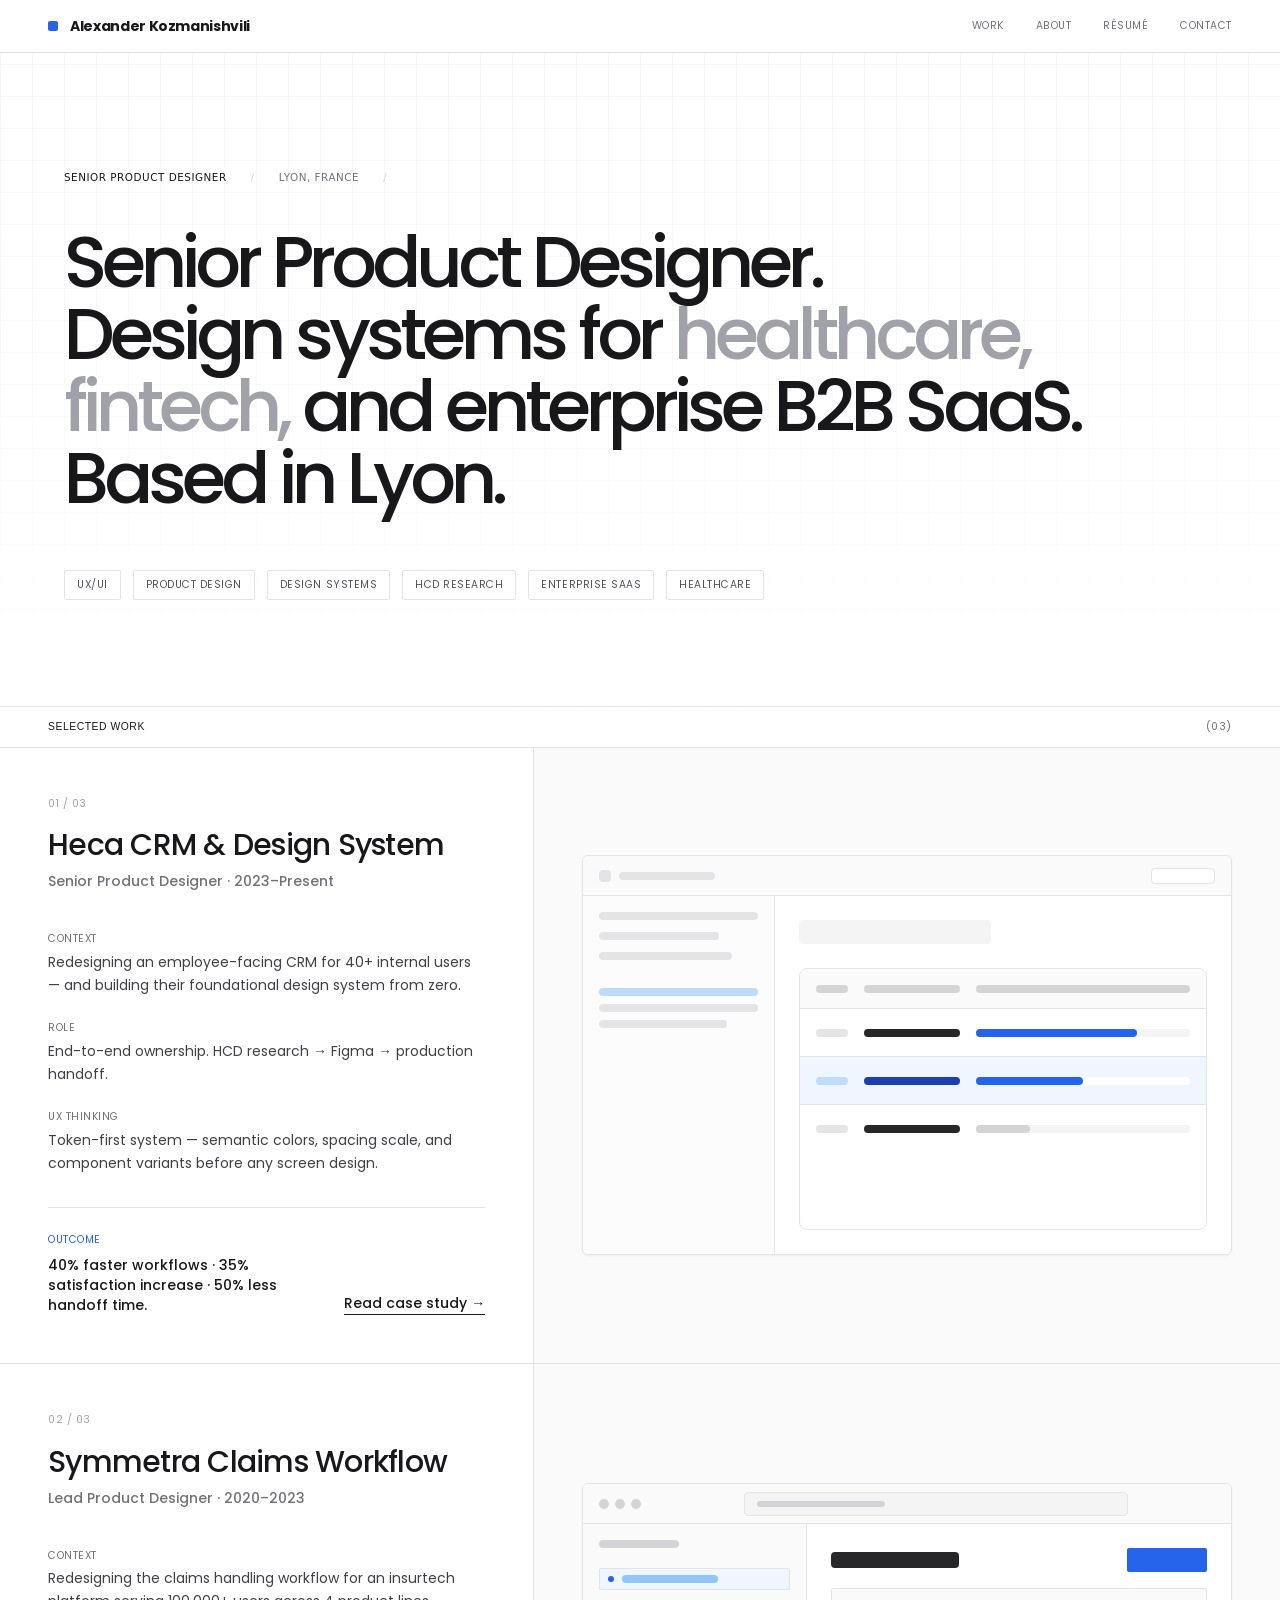
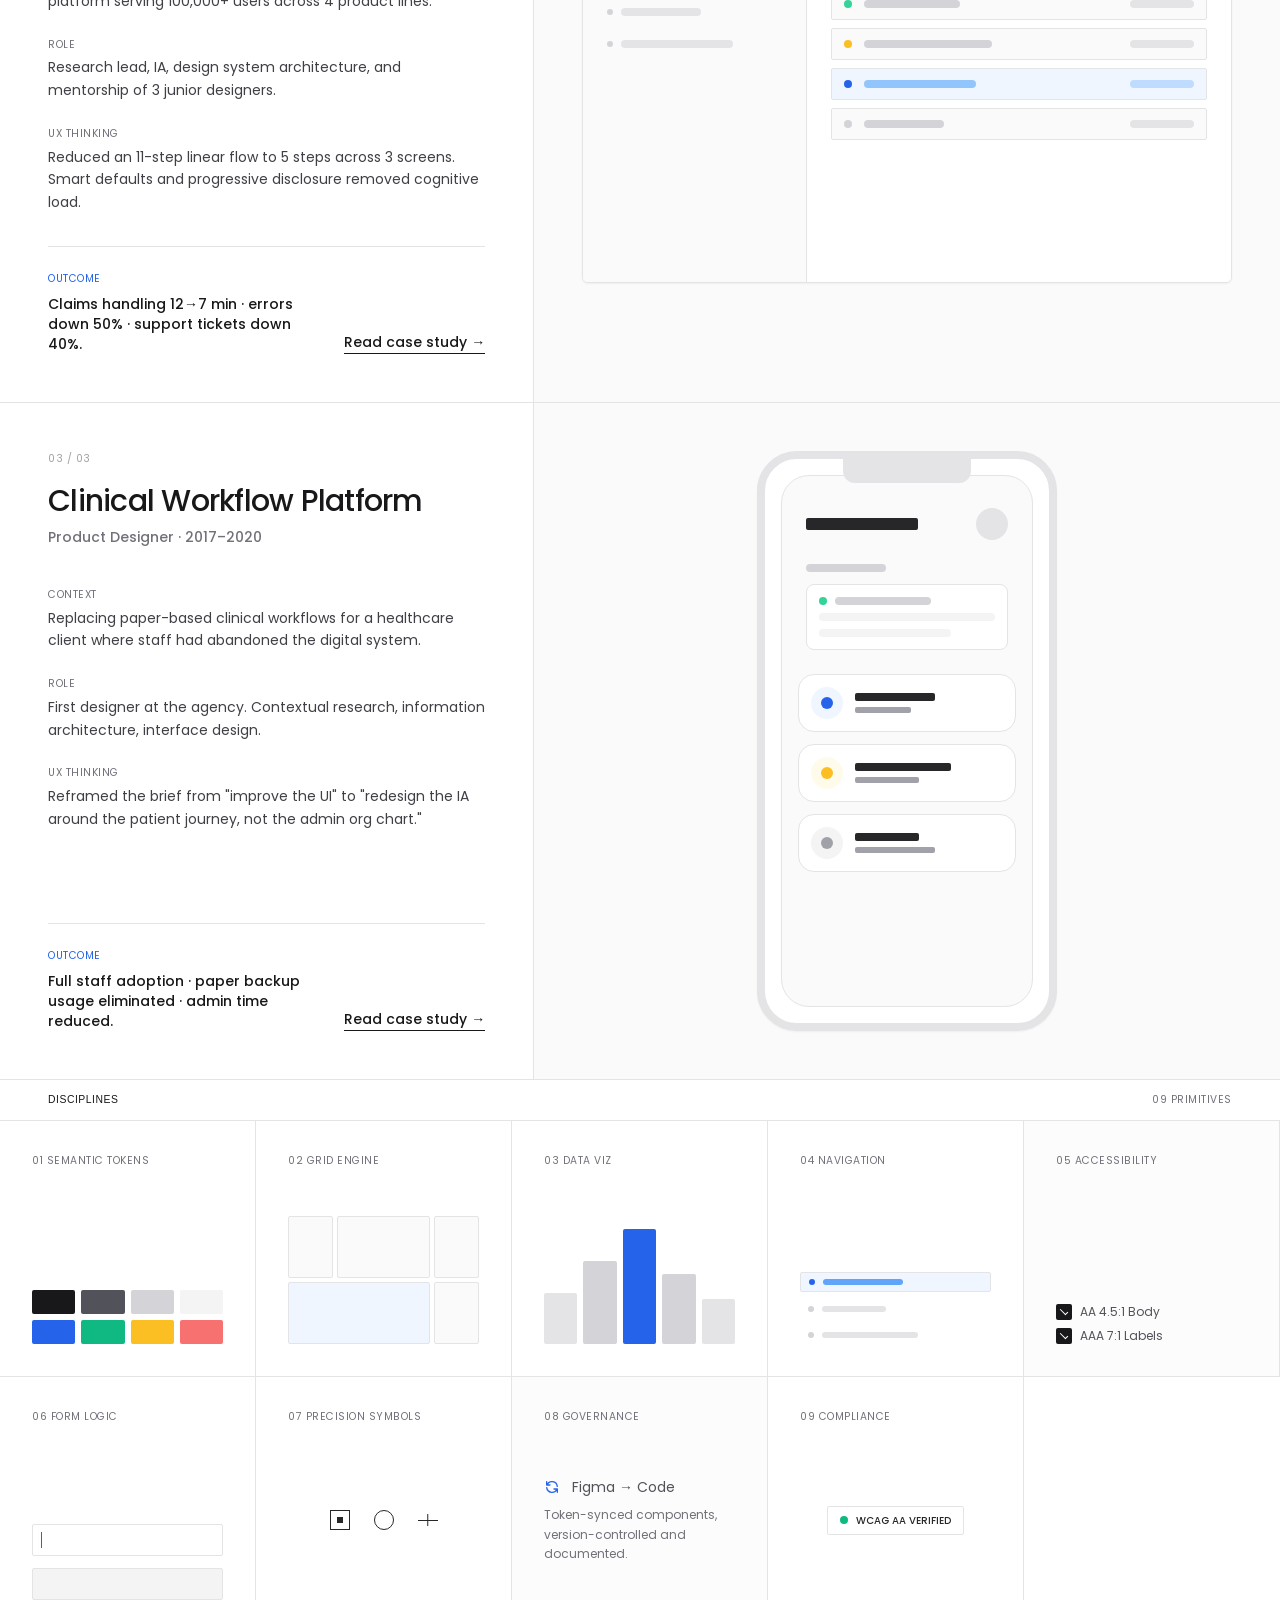
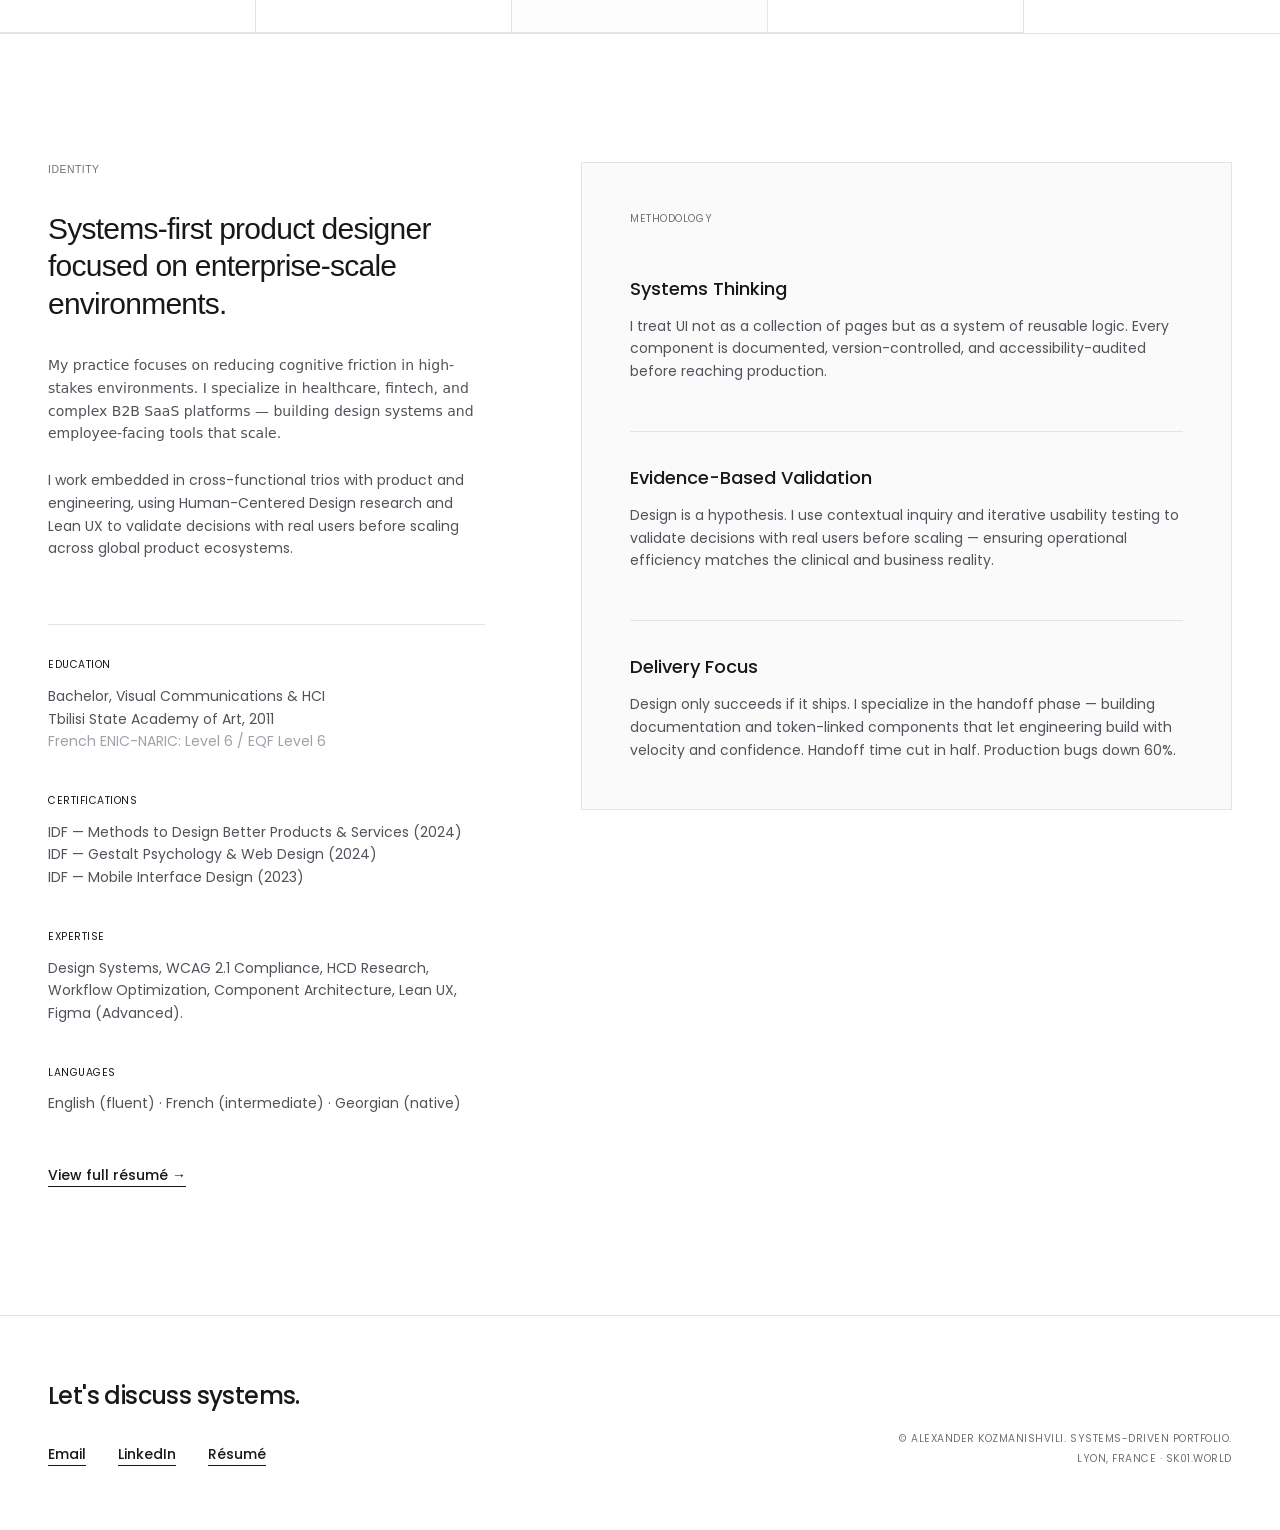
==== commit 1f7ee731: "Fix:mobile hero" ====
--- a/Alexander Kozmanishvili - Portfolio (standalone).html
+++ b/Alexander Kozmanishvili - Portfolio (standalone).html
@@ -176,7 +176,7 @@
   </script>
 
   <script type="__bundler/template">
-"<!DOCTYPE html>\n<html lang=\"en\"><head>\n    <meta charset=\"UTF-8\">\n    <meta name=\"viewport\" content=\"width=device-width, initial-scale=1.0\">\n    <title>Alexander Kozmanishvili — Senior Product Designer<\u002Ftitle>\n    <meta name=\"description\" content=\"Senior Product Designer specializing in design systems and employee-facing tools for healthcare, fintech, and enterprise B2B SaaS. Based in Lyon, France.\">\n    <link rel=\"preconnect\" href=\"https://fonts.googleapis.com\">\n    <link rel=\"preconnect\" href=\"https://fonts.gstatic.com\" crossorigin=\"\">\n    <style>/* devanagari */\n@font-face {\n  font-family: 'Poppins';\n  font-style: normal;\n  font-weight: 400;\n  font-display: swap;\n  src: url(\"c3a4b9cd-9079-4159-960f-bf37ac7fb843\") format('woff2');\n  unicode-range: U+0900-097F, U+1CD0-1CF9, U+200C-200D, U+20A8, U+20B9, U+20F0, U+25CC, U+A830-A839, U+A8E0-A8FF, U+11B00-11B09;\n}\n/* latin-ext */\n@font-face {\n  font-family: 'Poppins';\n  font-style: normal;\n  font-weight: 400;\n  font-display: swap;\n  src: url(\"32a8bfbf-2d60-440a-ad39-3c6d5784789c\") format('woff2');\n  unicode-range: U+0100-02BA, U+02BD-02C5, U+02C7-02CC, U+02CE-02D7, U+02DD-02FF, U+0304, U+0308, U+0329, U+1D00-1DBF, U+1E00-1E9F, U+1EF2-1EFF, U+2020, U+20A0-20AB, U+20AD-20C0, U+2113, U+2C60-2C7F, U+A720-A7FF;\n}\n/* latin */\n@font-face {\n  font-family: 'Poppins';\n  font-style: normal;\n  font-weight: 400;\n  font-display: swap;\n  src: url(\"a63e10d7-fb4b-4221-b3e1-6e7f4047368f\") format('woff2');\n  unicode-range: U+0000-00FF, U+0131, U+0152-0153, U+02BB-02BC, U+02C6, U+02DA, U+02DC, U+0304, U+0308, U+0329, U+2000-206F, U+20AC, U+2122, U+2191, U+2193, U+2212, U+2215, U+FEFF, U+FFFD;\n}\n/* devanagari */\n@font-face {\n  font-family: 'Poppins';\n  font-style: normal;\n  font-weight: 500;\n  font-display: swap;\n  src: url(\"8fcd3c1f-aa0d-49d0-8946-ec1cb669e0d6\") format('woff2');\n  unicode-range: U+0900-097F, U+1CD0-1CF9, U+200C-200D, U+20A8, U+20B9, U+20F0, U+25CC, U+A830-A839, U+A8E0-A8FF, U+11B00-11B09;\n}\n/* latin-ext */\n@font-face {\n  font-family: 'Poppins';\n  font-style: normal;\n  font-weight: 500;\n  font-display: swap;\n  src: url(\"f941325e-801a-4e56-a3db-ec9c8e53d066\") format('woff2');\n  unicode-range: U+0100-02BA, U+02BD-02C5, U+02C7-02CC, U+02CE-02D7, U+02DD-02FF, U+0304, U+0308, U+0329, U+1D00-1DBF, U+1E00-1E9F, U+1EF2-1EFF, U+2020, U+20A0-20AB, U+20AD-20C0, U+2113, U+2C60-2C7F, U+A720-A7FF;\n}\n/* latin */\n@font-face {\n  font-family: 'Poppins';\n  font-style: normal;\n  font-weight: 500;\n  font-display: swap;\n  src: url(\"a0a31181-d252-4780-ae85-d108a9d0a857\") format('woff2');\n  unicode-range: U+0000-00FF, U+0131, U+0152-0153, U+02BB-02BC, U+02C6, U+02DA, U+02DC, U+0304, U+0308, U+0329, U+2000-206F, U+20AC, U+2122, U+2191, U+2193, U+2212, U+2215, U+FEFF, U+FFFD;\n}\n/* devanagari */\n@font-face {\n  font-family: 'Poppins';\n  font-style: normal;\n  font-weight: 600;\n  font-display: swap;\n  src: url(\"1f2f5248-9891-49a2-8f9f-6d31452e5884\") format('woff2');\n  unicode-range: U+0900-097F, U+1CD0-1CF9, U+200C-200D, U+20A8, U+20B9, U+20F0, U+25CC, U+A830-A839, U+A8E0-A8FF, U+11B00-11B09;\n}\n/* latin-ext */\n@font-face {\n  font-family: 'Poppins';\n  font-style: normal;\n  font-weight: 600;\n  font-display: swap;\n  src: url(\"54d1777a-b62d-4e90-aead-fb1212bc73ab\") format('woff2');\n  unicode-range: U+0100-02BA, U+02BD-02C5, U+02C7-02CC, U+02CE-02D7, U+02DD-02FF, U+0304, U+0308, U+0329, U+1D00-1DBF, U+1E00-1E9F, U+1EF2-1EFF, U+2020, U+20A0-20AB, U+20AD-20C0, U+2113, U+2C60-2C7F, U+A720-A7FF;\n}\n/* latin */\n@font-face {\n  font-family: 'Poppins';\n  font-style: normal;\n  font-weight: 600;\n  font-display: swap;\n  src: url(\"8e976a76-04eb-4424-b83f-60f73dee3dda\") format('woff2');\n  unicode-range: U+0000-00FF, U+0131, U+0152-0153, U+02BB-02BC, U+02C6, U+02DA, U+02DC, U+0304, U+0308, U+0329, U+2000-206F, U+20AC, U+2122, U+2191, U+2193, U+2212, U+2215, U+FEFF, U+FFFD;\n}\n/* devanagari */\n@font-face {\n  font-family: 'Poppins';\n  font-style: normal;\n  font-weight: 700;\n  font-display: swap;\n  src: url(\"d0949cc9-de17-4cd1-90ff-21a31b60be0d\") format('woff2');\n  unicode-range: U+0900-097F, U+1CD0-1CF9, U+200C-200D, U+20A8, U+20B9, U+20F0, U+25CC, U+A830-A839, U+A8E0-A8FF, U+11B00-11B09;\n}\n/* latin-ext */\n@font-face {\n  font-family: 'Poppins';\n  font-style: normal;\n  font-weight: 700;\n  font-display: swap;\n  src: url(\"66972abc-b3ec-4db0-bcf3-473191869edf\") format('woff2');\n  unicode-range: U+0100-02BA, U+02BD-02C5, U+02C7-02CC, U+02CE-02D7, U+02DD-02FF, U+0304, U+0308, U+0329, U+1D00-1DBF, U+1E00-1E9F, U+1EF2-1EFF, U+2020, U+20A0-20AB, U+20AD-20C0, U+2113, U+2C60-2C7F, U+A720-A7FF;\n}\n/* latin */\n@font-face {\n  font-family: 'Poppins';\n  font-style: normal;\n  font-weight: 700;\n  font-display: swap;\n  src: url(\"364879a1-4015-45ec-892b-3a3ecf5c8335\") format('woff2');\n  unicode-range: U+0000-00FF, U+0131, U+0152-0153, U+02BB-02BC, U+02C6, U+02DA, U+02DC, U+0304, U+0308, U+0329, U+2000-206F, U+20AC, U+2122, U+2191, U+2193, U+2212, U+2215, U+FEFF, U+FFFD;\n}\n<\u002Fstyle>\n    <style>\nbody { background-color: rgb(255, 255, 255); color: rgb(24, 24, 27); -webkit-font-smoothing: antialiased; }\n.bg-grid { background-size: 32px 32px; background-image: linear-gradient(to right, rgba(228, 228, 231, 0.4) 1px, transparent 1px), linear-gradient(rgba(228, 228, 231, 0.4) 1px, transparent 1px); }\n.bg-grid-fine { background-size: 16px 16px; background-image: linear-gradient(to right, rgba(228, 228, 231, 0.5) 1px, transparent 1px), linear-gradient(rgba(228, 228, 231, 0.5) 1px, transparent 1px); }\n.sys-border { border: 1px solid rgb(228, 228, 231); }\n.sys-border-b { border-bottom-width: 1px; border-bottom-style: solid; border-bottom-color: rgb(228, 228, 231); }\n.sys-border-t { border-top-width: 1px; border-top-style: solid; border-top-color: rgb(228, 228, 231); }\n.sys-border-l { border-left-width: 1px; border-left-style: solid; border-left-color: rgb(228, 228, 231); }\n.sys-border-r { border-right-width: 1px; border-right-style: solid; border-right-color: rgb(228, 228, 231); }\n.label-mono { font-family: \"Google Sans\", Poppins, sans-serif; font-size: 0.65rem; text-transform: uppercase; letter-spacing: 0.05em; color: rgb(113, 113, 122); }\n.label-mono-sm { font-family: \"Google Sans\", Poppins, sans-serif; font-size: 0.6rem; text-transform: uppercase; letter-spacing: 0.06em; color: rgb(161, 161, 170); }\n::selection { background: rgb(37, 99, 235); color: rgb(255, 255, 255); }\n.mock-window { background: rgb(255, 255, 255); border: 1px solid rgb(228, 228, 231); border-radius: 6px; box-shadow: rgba(0, 0, 0, 0.05) 0px 4px 20px -2px; overflow: hidden; width: 100%; height: 100%; }\n.mock-header { height: 2.5rem; border-bottom-width: 1px; border-bottom-style: solid; border-bottom-color: rgb(228, 228, 231); display: flex; align-items: center; padding: 0px 1rem; background: rgb(250, 250, 250); }\n.sys-link { color: rgb(24, 24, 27); border-bottom-width: 1px; border-bottom-style: solid; border-bottom-color: rgb(24, 24, 27); padding-bottom: 1px; transition: color 0.15s, border-color 0.15s; }\n.sys-link:hover { color: rgb(37, 99, 235); border-color: rgb(37, 99, 235); }\n.sys-link-muted { color: rgb(82, 82, 91); border-bottom-width: 1px; border-bottom-style: solid; border-bottom-color: transparent; transition: color 0.15s, border-color 0.15s; }\n.sys-link-muted:hover { color: rgb(37, 99, 235); border-color: rgb(37, 99, 235); }\n.nav-link { font-family: \"Google Sans\", Poppins, sans-serif; font-size: 0.65rem; text-transform: uppercase; letter-spacing: 0.05em; color: rgb(113, 113, 122); transition: color 0.15s; }\n.nav-link:hover { color: rgb(24, 24, 27); }\n.nav-link.is-active { color: rgb(37, 99, 235); }\n.directory-bar { position: sticky; top: 53px; z-index: 40; background: rgba(255, 255, 255, 0.95); backdrop-filter: blur(6px); }\n.toc-link { font-family: \"Google Sans\", Poppins, sans-serif; font-size: 0.65rem; text-transform: uppercase; letter-spacing: 0.05em; color: rgb(161, 161, 170); display: flex; align-items: center; gap: 0.625rem; padding: 0.4rem 0px; transition: color 0.15s; cursor: pointer; }\n.toc-link::before { content: \"\"; width: 14px; height: 1px; background: rgb(212, 212, 216); transition: width 0.2s, background 0.2s; flex-shrink: 0; }\n.toc-link:hover { color: rgb(82, 82, 91); }\n.toc-link.is-active { color: rgb(24, 24, 27); }\n.toc-link.is-active::before { width: 28px; background: rgb(37, 99, 235); }\n.metric-value { font-family: \"Google Sans\", Poppins, sans-serif; font-weight: 600; letter-spacing: -0.02em; line-height: 1; color: rgb(24, 24, 27); }\n.reveal { opacity: 0; transform: translateY(14px); transition: opacity 0.6s cubic-bezier(0.16, 1, 0.3, 1), transform 0.6s cubic-bezier(0.16, 1, 0.3, 1); }\n.reveal.is-visible { opacity: 1; transform: none; }\n@media (prefers-reduced-motion: reduce) {\n  .reveal { opacity: 1; transform: none; transition: none; }\n}\n.dot { width: 0.5rem; height: 0.5rem; border-radius: 9999px; flex-shrink: 0; }\n.dot-ok { background: rgb(16, 185, 129); }\n.dot-warn { background: rgb(245, 158, 11); }\n.dot-brand { background: rgb(37, 99, 235); }\n.dot-idle { background: rgb(212, 212, 216); }\n\n*, ::before, ::after { --tw-border-spacing-x: 0; --tw-border-spacing-y: 0; --tw-translate-x: 0; --tw-translate-y: 0; --tw-rotate: 0; --tw-skew-x: 0; --tw-skew-y: 0; --tw-scale-x: 1; --tw-scale-y: 1; --tw-pan-x: ; --tw-pan-y: ; --tw-pinch-zoom: ; --tw-scroll-snap-strictness: proximity; --tw-gradient-from-position: ; --tw-gradient-via-position: ; --tw-gradient-to-position: ; --tw-ordinal: ; --tw-slashed-zero: ; --tw-numeric-figure: ; --tw-numeric-spacing: ; --tw-numeric-fraction: ; --tw-ring-inset: ; --tw-ring-offset-width: 0px; --tw-ring-offset-color: #fff; --tw-ring-color: rgb(59 130 246 / 0.5); --tw-ring-offset-shadow: 0 0 #0000; --tw-ring-shadow: 0 0 #0000; --tw-shadow: 0 0 #0000; --tw-shadow-colored: 0 0 #0000; --tw-blur: ; --tw-brightness: ; --tw-contrast: ; --tw-grayscale: ; --tw-hue-rotate: ; --tw-invert: ; --tw-saturate: ; --tw-sepia: ; --tw-drop-shadow: ; --tw-backdrop-blur: ; --tw-backdrop-brightness: ; --tw-backdrop-contrast: ; --tw-backdrop-grayscale: ; --tw-backdrop-hue-rotate: ; --tw-backdrop-invert: ; --tw-backdrop-opacity: ; --tw-backdrop-saturate: ; --tw-backdrop-sepia: ; --tw-contain-size: ; --tw-contain-layout: ; --tw-contain-paint: ; --tw-contain-style: ; }\n::backdrop { --tw-border-spacing-x: 0; --tw-border-spacing-y: 0; --tw-translate-x: 0; --tw-translate-y: 0; --tw-rotate: 0; --tw-skew-x: 0; --tw-skew-y: 0; --tw-scale-x: 1; --tw-scale-y: 1; --tw-pan-x: ; --tw-pan-y: ; --tw-pinch-zoom: ; --tw-scroll-snap-strictness: proximity; --tw-gradient-from-position: ; --tw-gradient-via-position: ; --tw-gradient-to-position: ; --tw-ordinal: ; --tw-slashed-zero: ; --tw-numeric-figure: ; --tw-numeric-spacing: ; --tw-numeric-fraction: ; --tw-ring-inset: ; --tw-ring-offset-width: 0px; --tw-ring-offset-color: #fff; --tw-ring-color: rgb(59 130 246 / 0.5); --tw-ring-offset-shadow: 0 0 #0000; --tw-ring-shadow: 0 0 #0000; --tw-shadow: 0 0 #0000; --tw-shadow-colored: 0 0 #0000; --tw-blur: ; --tw-brightness: ; --tw-contrast: ; --tw-grayscale: ; --tw-hue-rotate: ; --tw-invert: ; --tw-saturate: ; --tw-sepia: ; --tw-drop-shadow: ; --tw-backdrop-blur: ; --tw-backdrop-brightness: ; --tw-backdrop-contrast: ; --tw-backdrop-grayscale: ; --tw-backdrop-hue-rotate: ; --tw-backdrop-invert: ; --tw-backdrop-opacity: ; --tw-backdrop-saturate: ; --tw-backdrop-sepia: ; --tw-contain-size: ; --tw-contain-layout: ; --tw-contain-paint: ; --tw-contain-style: ; }\n*, ::after, ::before { box-sizing: border-box; border-width: 0px; border-style: solid; border-color: rgb(229, 231, 235); }\n::after, ::before { --tw-content: \"\"; }\n:host, html { line-height: 1.5; tab-size: 4; font-family: \"Google Sans\", Poppins, sans-serif; font-feature-settings: normal; font-variation-settings: normal; }\nbody { margin: 0px; line-height: inherit; }\nhr { height: 0px; color: inherit; border-top-width: 1px; }\nabbr:where([title]) { text-decoration: underline dotted; }\nh1, h2, h3, h4, h5, h6 { font-size: inherit; font-weight: inherit; }\na { color: inherit; text-decoration: inherit; }\nb, strong { font-weight: bolder; }\ncode, kbd, pre, samp { font-family: \"Google Sans\", Poppins, sans-serif; font-feature-settings: normal; font-variation-settings: normal; font-size: 1em; }\nsmall { font-size: 80%; }\nsub, sup { font-size: 75%; line-height: 0; position: relative; vertical-align: baseline; }\nsub { bottom: -0.25em; }\nsup { top: -0.5em; }\ntable { text-indent: 0px; border-color: inherit; border-collapse: collapse; }\nbutton, input, optgroup, select, textarea { font-family: inherit; font-feature-settings: inherit; font-variation-settings: inherit; font-size: 100%; font-weight: inherit; line-height: inherit; letter-spacing: inherit; color: inherit; margin: 0px; padding: 0px; }\nbutton, select { text-transform: none; }\nbutton, input:where([type=\"button\"]), input:where([type=\"reset\"]), input:where([type=\"submit\"]) { appearance: button; background-color: transparent; background-image: none; }\nprogress { vertical-align: baseline; }\n::-webkit-inner-spin-button, ::-webkit-outer-spin-button { height: auto; }\n[type=\"search\"] { appearance: textfield; outline-offset: -2px; }\n::-webkit-search-decoration { appearance: none; }\n::file-selector-button { appearance: button; font: inherit; }\nsummary { display: list-item; }\nblockquote, dd, dl, figure, h1, h2, h3, h4, h5, h6, hr, p, pre { margin: 0px; }\nfieldset { margin: 0px; padding: 0px; }\nlegend { padding: 0px; }\nmenu, ol, ul { list-style: none; margin: 0px; padding: 0px; }\ndialog { padding: 0px; }\ntextarea { resize: vertical; }\ninput::placeholder, textarea::placeholder { opacity: 1; color: rgb(156, 163, 175); }\n[role=\"button\"], button { cursor: pointer; }\n:disabled { cursor: default; }\naudio, canvas, embed, iframe, img, object, svg, video { display: block; vertical-align: middle; }\nimg, video { max-width: 100%; height: auto; }\n[hidden]:where(:not([hidden=\"until-found\"])) { display: none; }\n.pointer-events-none { pointer-events: none; }\n.fixed { position: fixed; }\n.absolute { position: absolute; }\n.relative { position: relative; }\n.inset-0 { inset: 0px; }\n.left-1\\/2 { left: 50%; }\n.top-0 { top: 0px; }\n.top-1\\/2 { top: 50%; }\n.z-10 { z-index: 10; }\n.z-20 { z-index: 20; }\n.z-50 { z-index: 50; }\n.col-span-2 { grid-column-start: span 2; grid-column-end: span 2; }\n.col-span-3 { grid-column-start: span 3; grid-column-end: span 3; }\n.mx-auto { margin-left: auto; margin-right: auto; }\n.mb-1 { margin-bottom: 0.25rem; }\n.mb-10 { margin-bottom: 2.5rem; }\n.mb-12 { margin-bottom: 3rem; }\n.mb-2 { margin-bottom: 0.5rem; }\n.mb-3 { margin-bottom: 0.75rem; }\n.mb-4 { margin-bottom: 1rem; }\n.mb-6 { margin-bottom: 1.5rem; }\n.mb-auto { margin-bottom: auto; }\n.ml-auto { margin-left: auto; }\n.mt-2 { margin-top: 0.5rem; }\n.mt-4 { margin-top: 1rem; }\n.mt-8 { margin-top: 2rem; }\n.mb-16 { margin-bottom: 4rem; }\n.mb-8 { margin-bottom: 2rem; }\n.mt-auto { margin-top: auto; }\n.block { display: block; }\n.flex { display: flex; }\n.grid { display: grid; }\n.hidden { display: none; }\n.h-1 { height: 0.25rem; }\n.h-1\\.5 { height: 0.375rem; }\n.h-10 { height: 2.5rem; }\n.h-12 { height: 3rem; }\n.h-2 { height: 0.5rem; }\n.h-2\\.5 { height: 0.625rem; }\n.h-3 { height: 0.75rem; }\n.h-32 { height: 8rem; }\n.h-4 { height: 1rem; }\n.h-5 { height: 1.25rem; }\n.h-6 { height: 1.5rem; }\n.h-64 { height: 16rem; }\n.h-8 { height: 2rem; }\n.h-\\[1\\.5px\\] { height: 1.5px; }\n.h-\\[400px\\] { height: 400px; }\n.h-\\[580px\\] { height: 580px; }\n.h-full { height: 100%; }\n.h-px { height: 1px; }\n.h-fit { height: fit-content; }\n.min-h-\\[500px\\] { min-height: 500px; }\n.min-h-\\[50vh\\] { min-height: 50vh; }\n.min-h-screen { min-height: 100vh; }\n.w-1\\.5 { width: 0.375rem; }\n.w-1\\/2 { width: 50%; }\n.w-1\\/4 { width: 25%; }\n.w-14 { width: 3.5rem; }\n.w-16 { width: 4rem; }\n.w-2 { width: 0.5rem; }\n.w-2\\.5 { width: 0.625rem; }\n.w-20 { width: 5rem; }\n.w-24 { width: 6rem; }\n.w-28 { width: 7rem; }\n.w-3 { width: 0.75rem; }\n.w-3\\/4 { width: 75%; }\n.w-32 { width: 8rem; }\n.w-4 { width: 1rem; }\n.w-4\\/5 { width: 80%; }\n.w-48 { width: 12rem; }\n.w-5 { width: 1.25rem; }\n.w-5\\/6 { width: 83.333333%; }\n.w-56 { width: 14rem; }\n.w-8 { width: 2rem; }\n.w-\\[1\\.5px\\] { width: 1.5px; }\n.w-\\[300px\\] { width: 300px; }\n.w-full { width: 100%; }\n.w-px { width: 1px; }\n.max-w-3xl { max-width: 48rem; }\n.max-w-5xl { max-width: 64rem; }\n.max-w-6xl { max-width: 72rem; }\n.max-w-\\[1440px\\] { max-width: 1440px; }\n.max-w-sm { max-width: 24rem; }\n.flex-1 { flex: 1 1 0%; }\n.shrink-0 { flex-shrink: 0; }\n.flex-grow { flex-grow: 1; }\n.-translate-x-1\\/2 { --tw-translate-x: -50%; transform: translate(var(--tw-translate-x), var(--tw-translate-y)) rotate(var(--tw-rotate)) skewX(var(--tw-skew-x)) skewY(var(--tw-skew-y)) scaleX(var(--tw-scale-x)) scaleY(var(--tw-scale-y)); }\n.-translate-y-1\\/2 { --tw-translate-y: -50%; transform: translate(var(--tw-translate-x), var(--tw-translate-y)) rotate(var(--tw-rotate)) skewX(var(--tw-skew-x)) skewY(var(--tw-skew-y)) scaleX(var(--tw-scale-x)) scaleY(var(--tw-scale-y)); }\n.translate-y-\\[-1px\\] { --tw-translate-y: -1px; transform: translate(var(--tw-translate-x), var(--tw-translate-y)) rotate(var(--tw-rotate)) skewX(var(--tw-skew-x)) skewY(var(--tw-skew-y)) scaleX(var(--tw-scale-x)) scaleY(var(--tw-scale-y)); }\n.rotate-45 { --tw-rotate: 45deg; transform: translate(var(--tw-translate-x), var(--tw-translate-y)) rotate(var(--tw-rotate)) skewX(var(--tw-skew-x)) skewY(var(--tw-skew-y)) scaleX(var(--tw-scale-x)) scaleY(var(--tw-scale-y)); }\n.transform { transform: translate(var(--tw-translate-x), var(--tw-translate-y)) rotate(var(--tw-rotate)) skewX(var(--tw-skew-x)) skewY(var(--tw-skew-y)) scaleX(var(--tw-scale-x)) scaleY(var(--tw-scale-y)); }\n@keyframes pulse { \n  50% { opacity: 0.5; }\n}\n.animate-pulse { animation: 2s cubic-bezier(0.4, 0, 0.6, 1) infinite pulse; }\n.scroll-mt-12 { scroll-margin-top: 3rem; }\n.grid-cols-1 { grid-template-columns: repeat(1, minmax(0px, 1fr)); }\n.grid-cols-2 { grid-template-columns: repeat(2, minmax(0px, 1fr)); }\n.grid-cols-4 { grid-template-columns: repeat(4, minmax(0px, 1fr)); }\n.flex-col { flex-direction: column; }\n.flex-wrap { flex-wrap: wrap; }\n.items-start { align-items: flex-start; }\n.items-end { align-items: flex-end; }\n.items-center { align-items: center; }\n.justify-center { justify-content: center; }\n.justify-between { justify-content: space-between; }\n.gap-1 { gap: 0.25rem; }\n.gap-1\\.5 { gap: 0.375rem; }\n.gap-2 { gap: 0.5rem; }\n.gap-3 { gap: 0.75rem; }\n.gap-4 { gap: 1rem; }\n.gap-6 { gap: 1.5rem; }\n.gap-8 { gap: 2rem; }\n.gap-12 { gap: 3rem; }\n.gap-16 { gap: 4rem; }\n.gap-x-6 { column-gap: 1.5rem; }\n.gap-y-2 { row-gap: 0.5rem; }\n.space-y-1\\.5 > :not([hidden]) ~ :not([hidden]) { --tw-space-y-reverse: 0; margin-top: calc(0.375rem * calc(1 - var(--tw-space-y-reverse))); margin-bottom: calc(0.375rem * var(--tw-space-y-reverse)); }\n.space-y-2 > :not([hidden]) ~ :not([hidden]) { --tw-space-y-reverse: 0; margin-top: calc(0.5rem * calc(1 - var(--tw-space-y-reverse))); margin-bottom: calc(0.5rem * var(--tw-space-y-reverse)); }\n.space-y-3 > :not([hidden]) ~ :not([hidden]) { --tw-space-y-reverse: 0; margin-top: calc(0.75rem * calc(1 - var(--tw-space-y-reverse))); margin-bottom: calc(0.75rem * var(--tw-space-y-reverse)); }\n.space-y-6 > :not([hidden]) ~ :not([hidden]) { --tw-space-y-reverse: 0; margin-top: calc(1.5rem * calc(1 - var(--tw-space-y-reverse))); margin-bottom: calc(1.5rem * var(--tw-space-y-reverse)); }\n.space-y-10 > :not([hidden]) ~ :not([hidden]) { --tw-space-y-reverse: 0; margin-top: calc(2.5rem * calc(1 - var(--tw-space-y-reverse))); margin-bottom: calc(2.5rem * var(--tw-space-y-reverse)); }\n.space-y-12 > :not([hidden]) ~ :not([hidden]) { --tw-space-y-reverse: 0; margin-top: calc(3rem * calc(1 - var(--tw-space-y-reverse))); margin-bottom: calc(3rem * var(--tw-space-y-reverse)); }\n.divide-y > :not([hidden]) ~ :not([hidden]) { --tw-divide-y-reverse: 0; border-top-width: calc(1px * calc(1 - var(--tw-divide-y-reverse))); border-bottom-width: calc(1px * var(--tw-divide-y-reverse)); }\n.divide-zinc-200 > :not([hidden]) ~ :not([hidden]) { --tw-divide-opacity: 1; border-color: rgb(228 228 231 / var(--tw-divide-opacity, 1)); }\n.overflow-hidden { overflow: hidden; }\n.whitespace-nowrap { white-space: nowrap; }\n.rounded { border-radius: 0.25rem; }\n.rounded-2xl { border-radius: 1rem; }\n.rounded-\\[28px\\] { border-radius: 28px; }\n.rounded-\\[40px\\] { border-radius: 40px; }\n.rounded-full { border-radius: 9999px; }\n.rounded-lg { border-radius: 0.5rem; }\n.rounded-sm { border-radius: 0.125rem; }\n.rounded-b-xl { border-bottom-right-radius: 0.75rem; border-bottom-left-radius: 0.75rem; }\n.border-\\[1\\.5px\\] { border-width: 1.5px; }\n.border-\\[8px\\] { border-width: 8px; }\n.border-b { border-bottom-width: 1px; }\n.border-r { border-right-width: 1px; }\n.border-white { --tw-border-opacity: 1; border-color: rgb(255 255 255 / var(--tw-border-opacity, 1)); }\n.border-zinc-200 { --tw-border-opacity: 1; border-color: rgb(228 228 231 / var(--tw-border-opacity, 1)); }\n.border-zinc-800 { --tw-border-opacity: 1; border-color: rgb(39 39 42 / var(--tw-border-opacity, 1)); }\n.bg-amber-400 { --tw-bg-opacity: 1; background-color: rgb(251 191 36 / var(--tw-bg-opacity, 1)); }\n.bg-amber-50 { --tw-bg-opacity: 1; background-color: rgb(255 251 235 / var(--tw-bg-opacity, 1)); }\n.bg-brand-200 { --tw-bg-opacity: 1; background-color: rgb(191 219 254 / var(--tw-bg-opacity, 1)); }\n.bg-brand-300 { --tw-bg-opacity: 1; background-color: rgb(147 197 253 / var(--tw-bg-opacity, 1)); }\n.bg-brand-400 { --tw-bg-opacity: 1; background-color: rgb(96 165 250 / var(--tw-bg-opacity, 1)); }\n.bg-brand-50 { --tw-bg-opacity: 1; background-color: rgb(239 246 255 / var(--tw-bg-opacity, 1)); }\n.bg-brand-500 { --tw-bg-opacity: 1; background-color: rgb(37 99 235 / var(--tw-bg-opacity, 1)); }\n.bg-brand-800 { --tw-bg-opacity: 1; background-color: rgb(30 64 175 / var(--tw-bg-opacity, 1)); }\n.bg-emerald-400 { --tw-bg-opacity: 1; background-color: rgb(52 211 153 / var(--tw-bg-opacity, 1)); }\n.bg-emerald-500 { --tw-bg-opacity: 1; background-color: rgb(16 185 129 / var(--tw-bg-opacity, 1)); }\n.bg-red-400 { --tw-bg-opacity: 1; background-color: rgb(248 113 113 / var(--tw-bg-opacity, 1)); }\n.bg-white { --tw-bg-opacity: 1; background-color: rgb(255 255 255 / var(--tw-bg-opacity, 1)); }\n.bg-white\\/90 { background-color: rgba(255, 255, 255, 0.9); }\n.bg-zinc-100 { --tw-bg-opacity: 1; background-color: rgb(244 244 245 / var(--tw-bg-opacity, 1)); }\n.bg-zinc-200 { --tw-bg-opacity: 1; background-color: rgb(228 228 231 / var(--tw-bg-opacity, 1)); }\n.bg-zinc-300 { --tw-bg-opacity: 1; background-color: rgb(212 212 216 / var(--tw-bg-opacity, 1)); }\n.bg-zinc-400 { --tw-bg-opacity: 1; background-color: rgb(161 161 170 / var(--tw-bg-opacity, 1)); }\n.bg-zinc-50 { --tw-bg-opacity: 1; background-color: rgb(250 250 250 / var(--tw-bg-opacity, 1)); }\n.bg-zinc-50\\/50 { background-color: rgba(250, 250, 250, 0.5); }\n.bg-zinc-600 { --tw-bg-opacity: 1; background-color: rgb(82 82 91 / var(--tw-bg-opacity, 1)); }\n.bg-zinc-800 { --tw-bg-opacity: 1; background-color: rgb(39 39 42 / var(--tw-bg-opacity, 1)); }\n.bg-zinc-900 { --tw-bg-opacity: 1; background-color: rgb(24 24 27 / var(--tw-bg-opacity, 1)); }\n.bg-gradient-to-b { background-image: linear-gradient(to bottom, var(--tw-gradient-stops)); }\n.from-transparent { --tw-gradient-from: transparent var(--tw-gradient-from-position); --tw-gradient-to: rgb(0 0 0 / 0) var(--tw-gradient-to-position); --tw-gradient-stops: var(--tw-gradient-from), var(--tw-gradient-to); }\n.to-white { --tw-gradient-to: #fff var(--tw-gradient-to-position); }\n.p-1 { padding: 0.25rem; }\n.p-2 { padding: 0.5rem; }\n.p-3 { padding: 0.75rem; }\n.p-4 { padding: 1rem; }\n.p-6 { padding: 1.5rem; }\n.p-8 { padding: 2rem; }\n.px-2 { padding-left: 0.5rem; padding-right: 0.5rem; }\n.px-3 { padding-left: 0.75rem; padding-right: 0.75rem; }\n.px-4 { padding-left: 1rem; padding-right: 1rem; }\n.px-6 { padding-left: 1.5rem; padding-right: 1.5rem; }\n.py-1\\.5 { padding-top: 0.375rem; padding-bottom: 0.375rem; }\n.py-3 { padding-top: 0.75rem; padding-bottom: 0.75rem; }\n.py-4 { padding-top: 1rem; padding-bottom: 1rem; }\n.py-16 { padding-top: 4rem; padding-bottom: 4rem; }\n.py-32 { padding-top: 8rem; padding-bottom: 8rem; }\n.pb-24 { padding-bottom: 6rem; }\n.pb-4 { padding-bottom: 1rem; }\n.pt-40 { padding-top: 10rem; }\n.pt-6 { padding-top: 1.5rem; }\n.pt-8 { padding-top: 2rem; }\n.pt-2 { padding-top: 0.5rem; }\n.text-left { text-align: left; }\n.font-mono { font-family: \"Google Sans\", Poppins, sans-serif; }\n.font-sans { font-family: \"Google Sans\", Poppins, sans-serif; }\n.text-3xl { font-size: 1.875rem; line-height: 2.25rem; }\n.text-4xl { font-size: 2.25rem; line-height: 2.5rem; }\n.text-sm { font-size: 0.875rem; line-height: 1.25rem; }\n.text-xs { font-size: 0.75rem; line-height: 1rem; }\n.text-2xl { font-size: 1.5rem; line-height: 2rem; }\n.text-\\[10px\\] { font-size: 10px; }\n.text-lg { font-size: 1.125rem; line-height: 1.75rem; }\n.font-medium { font-weight: 500; }\n.uppercase { text-transform: uppercase; }\n.leading-\\[1\\.05\\] { line-height: 1.05; }\n.leading-relaxed { line-height: 1.625; }\n.leading-tight { line-height: 1.25; }\n.tracking-tight { letter-spacing: -0.025em; }\n.text-brand-500 { --tw-text-opacity: 1; color: rgb(37 99 235 / var(--tw-text-opacity, 1)); }\n.text-zinc-300 { --tw-text-opacity: 1; color: rgb(212 212 216 / var(--tw-text-opacity, 1)); }\n.text-zinc-400 { --tw-text-opacity: 1; color: rgb(161 161 170 / var(--tw-text-opacity, 1)); }\n.text-zinc-500 { --tw-text-opacity: 1; color: rgb(113 113 122 / var(--tw-text-opacity, 1)); }\n.text-zinc-600 { --tw-text-opacity: 1; color: rgb(82 82 91 / var(--tw-text-opacity, 1)); }\n.text-zinc-700 { --tw-text-opacity: 1; color: rgb(63 63 70 / var(--tw-text-opacity, 1)); }\n.text-zinc-900 { --tw-text-opacity: 1; color: rgb(24 24 27 / var(--tw-text-opacity, 1)); }\n.text-zinc-800 { --tw-text-opacity: 1; color: rgb(39 39 42 / var(--tw-text-opacity, 1)); }\n.shadow-sm { --tw-shadow: 0 1px 2px 0 rgb(0 0 0 / 0.05); --tw-shadow-colored: 0 1px 2px 0 var(--tw-shadow-color); box-shadow: var(--tw-ring-offset-shadow, 0 0 #0000), var(--tw-ring-shadow, 0 0 #0000), var(--tw-shadow); }\n.backdrop-blur-md { --tw-backdrop-blur: blur(12px); -webkit-backdrop-filter: var(--tw-backdrop-blur) var(--tw-backdrop-brightness) var(--tw-backdrop-contrast) var(--tw-backdrop-grayscale) var(--tw-backdrop-hue-rotate) var(--tw-backdrop-invert) var(--tw-backdrop-opacity) var(--tw-backdrop-saturate) var(--tw-backdrop-sepia); backdrop-filter: var(--tw-backdrop-blur) var(--tw-backdrop-brightness) var(--tw-backdrop-contrast) var(--tw-backdrop-grayscale) var(--tw-backdrop-hue-rotate) var(--tw-backdrop-invert) var(--tw-backdrop-opacity) var(--tw-backdrop-saturate) var(--tw-backdrop-sepia); }\n.transition-colors { transition-property: color, background-color, border-color, text-decoration-color, fill, stroke, text-decoration-color; transition-timing-function: cubic-bezier(0.4, 0, 0.2, 1); transition-duration: 150ms; }\n.transition-transform { transition-property: transform; transition-timing-function: cubic-bezier(0.4, 0, 0.2, 1); transition-duration: 150ms; }\n.hover\\:bg-zinc-100\\/70:hover { background-color: rgba(244, 244, 245, 0.7); }\n.hover\\:bg-zinc-50:hover { --tw-bg-opacity: 1; background-color: rgb(250 250 250 / var(--tw-bg-opacity, 1)); }\n.group:hover .group-hover\\:scale-125 { --tw-scale-x: 1.25; --tw-scale-y: 1.25; transform: translate(var(--tw-translate-x), var(--tw-translate-y)) rotate(var(--tw-rotate)) skewX(var(--tw-skew-x)) skewY(var(--tw-skew-y)) scaleX(var(--tw-scale-x)) scaleY(var(--tw-scale-y)); }\n@media (min-width: 768px) {\n  .md\\:flex { display: flex; }\n  .md\\:hidden { display: none; }\n  .md\\:grid-cols-3 { grid-template-columns: repeat(3, minmax(0px, 1fr)); }\n  .md\\:flex-row { flex-direction: row; }\n  .md\\:items-end { align-items: flex-end; }\n  .md\\:p-12 { padding: 3rem; }\n  .md\\:px-12 { padding-left: 3rem; padding-right: 3rem; }\n  .md\\:text-right { text-align: right; }\n  .md\\:text-6xl { font-size: 3.75rem; line-height: 1; }\n}\n@media (min-width: 1024px) {\n  .lg\\:col-span-5 { grid-column-start: span 5; grid-column-end: span 5; }\n  .lg\\:col-span-7 { grid-column-start: span 7; grid-column-end: span 7; }\n  .lg\\:grid-cols-12 { grid-template-columns: repeat(12, minmax(0px, 1fr)); }\n  .lg\\:grid-cols-5 { grid-template-columns: repeat(5, minmax(0px, 1fr)); }\n  .lg\\:gap-24 { gap: 6rem; }\n  .lg\\:divide-x > :not([hidden]) ~ :not([hidden]) { --tw-divide-x-reverse: 0; border-right-width: calc(1px * var(--tw-divide-x-reverse)); border-left-width: calc(1px * calc(1 - var(--tw-divide-x-reverse))); }\n  .lg\\:divide-y-0 > :not([hidden]) ~ :not([hidden]) { --tw-divide-y-reverse: 0; border-top-width: calc(0px * calc(1 - var(--tw-divide-y-reverse))); border-bottom-width: calc(0px * var(--tw-divide-y-reverse)); }\n  .lg\\:p-12 { padding: 3rem; }\n  .lg\\:text-\\[72px\\] { font-size: 72px; }\n}\n    <\u002Fstyle>\n<\u002Fhead>\n\n<body class=\"min-h-screen flex flex-col relative w-full\">\n\n    <!-- NAV -->\n    <nav class=\"fixed top-0 w-full z-50 bg-white/90 backdrop-blur-md sys-border-b\">\n        <div class=\"px-6 md:px-12 py-4 flex justify-between items-center\">\n            <a href=\"index.html\" class=\"flex items-center gap-3 group\">\n                <div class=\"w-2.5 h-2.5 bg-brand-500 rounded-sm group-hover:scale-125 transition-transform\"><\u002Fdiv>\n                <span class=\"font-sans font-medium text-sm tracking-tight text-zinc-900\" style=\"font-family: Helvetica; font-weight: 900\">Alexander Kozmanishvili<\u002Fspan>\n            <\u002Fa>\n            <div class=\"hidden md:flex items-center gap-8\" style=\"font-family: Inter\">\n                <a href=\"index.html#work\" class=\"nav-link\" style=\"font-family: &quot;Source Sans Pro&quot;\">Work<\u002Fa>\n                <a href=\"index.html#about\" class=\"nav-link\">About<\u002Fa>\n                <a href=\"resume.html\" class=\"nav-link\">Résumé<\u002Fa>\n                <a href=\"index.html#contact\" class=\"nav-link\">Contact<\u002Fa>\n            <\u002Fdiv>\n            <button data-menu-btn=\"\" aria-expanded=\"false\" aria-label=\"Menu\" class=\"md:hidden flex flex-col gap-1.5 p-1\">\n                <span class=\"block w-5 h-px bg-zinc-900\"><\u002Fspan>\n                <span class=\"block w-5 h-px bg-zinc-900\"><\u002Fspan>\n            <\u002Fbutton>\n        <\u002Fdiv>\n        <div data-menu-panel=\"\" class=\"hidden md:hidden sys-border-t px-6 py-4 flex-col gap-4 bg-white\">\n            <a href=\"index.html#work\" class=\"nav-link block\">Work<\u002Fa>\n            <a href=\"index.html#about\" class=\"nav-link block\">About<\u002Fa>\n            <a href=\"resume.html\" class=\"nav-link block\">Résumé<\u002Fa>\n            <a href=\"index.html#contact\" class=\"nav-link block\">Contact<\u002Fa>\n        <\u002Fdiv>\n    <\u002Fnav>\n\n    <!-- HERO -->\n    <section class=\"w-full pt-40 pb-24 px-6 md:px-12 bg-grid relative\">\n        <div class=\"absolute inset-0 bg-gradient-to-b from-transparent to-white pointer-events-none\"><\u002Fdiv>\n        <div class=\"max-w-6xl mx-auto relative z-10 flex flex-col justify-center min-h-[50vh]\">\n            <div class=\"flex flex-wrap items-center gap-x-6 gap-y-2 label-mono mb-10\" style=\"font-family: Inter\">\n                <span class=\"text-zinc-900\">Senior Product Designer<\u002Fspan>\n                <span class=\"text-zinc-300\">/<\u002Fspan>\n                <span>Lyon, France<\u002Fspan>\n                <span class=\"text-zinc-300\">/<\u002Fspan>\n                <span>\n<\u002Fspan>\n            <\u002Fdiv>\n            <h1 class=\"text-4xl md:text-6xl lg:text-[72px] leading-[1.05] tracking-tight font-medium text-zinc-900 mb-12 max-w-5xl\" style=\"font-size: 72px; letter-spacing: -5px\">\n                Senior Product Designer.<br>\n                Design systems for <span class=\"text-zinc-400\">healthcare, fintech,<\u002Fspan> and enterprise B2B SaaS.<br>\n                Based in Lyon.\n            <\u002Fh1>\n            <div class=\"flex flex-wrap gap-3 mt-2\" style=\"font-family: Helvetica\">\n                <span class=\"px-3 py-1.5 sys-border bg-white text-zinc-600 label-mono rounded-sm\">UX/UI<\u002Fspan>\n                <span class=\"px-3 py-1.5 sys-border bg-white text-zinc-600 label-mono rounded-sm\">Product Design<\u002Fspan>\n                <span class=\"px-3 py-1.5 sys-border bg-white text-zinc-600 label-mono rounded-sm\">Design Systems<\u002Fspan>\n                <span class=\"px-3 py-1.5 sys-border bg-white text-zinc-600 label-mono rounded-sm\">HCD Research<\u002Fspan>\n                <span class=\"px-3 py-1.5 sys-border bg-white text-zinc-600 label-mono rounded-sm\">Enterprise SaaS<\u002Fspan>\n                <span class=\"px-3 py-1.5 sys-border bg-white text-zinc-600 label-mono rounded-sm\">Healthcare<\u002Fspan>\n            <\u002Fdiv>\n        <\u002Fdiv>\n    <\u002Fsection>\n\n    <!-- SELECTED WORK -->\n    <section id=\"work\" class=\"w-full bg-white sys-border-t scroll-mt-12\">\n        <div class=\"directory-bar sys-border-b px-6 md:px-12 py-3 flex justify-between items-center\" style=\"background-color: rgba(255, 255, 255, 0.95)\">\n            <span class=\"label-mono text-zinc-900 font-medium\" style=\"font-family: Helvetica\">SELECTED WORK<\u002Fspan>\n            <span class=\"label-mono\">(03)<\u002Fspan>\n        <\u002Fdiv>\n\n        <div class=\"max-w-[1440px] mx-auto w-full\">\n\n            <!-- PROJECT 01: HECA -->\n            <article class=\"sys-border-b group\">\n                <div class=\"grid grid-cols-1 lg:grid-cols-12 divide-y lg:divide-y-0 lg:divide-x divide-zinc-200\">\n                    <div class=\"p-8 lg:p-12 lg:col-span-5 flex flex-col reveal\">\n                        <div class=\"mb-10\">\n                            <div class=\"label-mono text-zinc-400 mb-4\">01 / 03<\u002Fdiv>\n                            <h2 class=\"text-3xl font-medium tracking-tight text-zinc-900 mb-2\">Heca CRM &amp; Design System<\u002Fh2>\n                            <p class=\"text-sm text-zinc-500 font-medium\">Senior Product Designer · 2023–Present<\u002Fp>\n                        <\u002Fdiv>\n                        <div class=\"space-y-6 flex-grow\">\n                            <div>\n                                <span class=\"label-mono block mb-1\">Context<\u002Fspan>\n                                <p class=\"text-sm text-zinc-700 leading-relaxed\">Redesigning an employee-facing CRM for 40+ internal users — and building their foundational design system from zero.<\u002Fp>\n                            <\u002Fdiv>\n                            <div>\n                                <span class=\"label-mono block mb-1\">Role<\u002Fspan>\n                                <p class=\"text-sm text-zinc-700 leading-relaxed\">End-to-end ownership. HCD research → Figma → production handoff.<\u002Fp>\n                            <\u002Fdiv>\n                            <div>\n                                <span class=\"label-mono block mb-1\">UX Thinking<\u002Fspan>\n                                <p class=\"text-sm text-zinc-700 leading-relaxed\">Token-first system — semantic colors, spacing scale, and component variants before any screen design.<\u002Fp>\n                            <\u002Fdiv>\n                        <\u002Fdiv>\n                        <div class=\"mt-8 pt-6 sys-border-t flex items-end justify-between gap-6\">\n                            <div>\n                                <span class=\"label-mono text-brand-500 block mb-2\">Outcome<\u002Fspan>\n                                <p class=\"text-sm font-medium text-zinc-900\">40% faster workflows · 35% satisfaction increase · 50% less handoff time.<\u002Fp>\n                            <\u002Fdiv>\n                            <a href=\"work/heca.html\" class=\"sys-link text-sm font-medium whitespace-nowrap shrink-0\">Read case study →<\u002Fa>\n                        <\u002Fdiv>\n                    <\u002Fdiv>\n                    <a href=\"work/heca.html\" class=\"p-8 lg:p-12 lg:col-span-7 bg-zinc-50 flex items-center justify-center min-h-[500px] hover:bg-zinc-100/70 transition-colors\">\n                        <div class=\"mock-window max-w-3xl h-[400px] flex flex-col shadow-sm\">\n                            <div class=\"mock-header justify-between\">\n                                <div class=\"flex gap-2 items-center\">\n                                    <div class=\"w-3 h-3 rounded bg-zinc-200\"><\u002Fdiv>\n                                    <div class=\"h-2 w-24 bg-zinc-200 rounded\"><\u002Fdiv>\n                                <\u002Fdiv>\n                                <div class=\"h-4 w-16 bg-white sys-border rounded\"><\u002Fdiv>\n                            <\u002Fdiv>\n                            <div class=\"flex-1 flex overflow-hidden\">\n                                <div class=\"w-48 sys-border-r p-4 bg-zinc-50/50 flex flex-col gap-3\">\n                                    <div class=\"h-2 w-full bg-zinc-200 rounded\"><\u002Fdiv>\n                                    <div class=\"h-2 w-3/4 bg-zinc-200 rounded\"><\u002Fdiv>\n                                    <div class=\"h-2 w-5/6 bg-zinc-200 rounded\"><\u002Fdiv>\n                                    <div class=\"mt-4 space-y-2\">\n                                        <div class=\"h-2 w-full bg-brand-200 rounded\"><\u002Fdiv>\n                                        <div class=\"h-2 w-full bg-zinc-200 rounded\"><\u002Fdiv>\n                                        <div class=\"h-2 w-4/5 bg-zinc-200 rounded\"><\u002Fdiv>\n                                    <\u002Fdiv>\n                                <\u002Fdiv>\n                                <div class=\"flex-1 p-6 bg-white flex flex-col\">\n                                    <div class=\"h-6 w-48 bg-zinc-100 rounded mb-6\"><\u002Fdiv>\n                                    <div class=\"flex-1 sys-border rounded-lg flex flex-col overflow-hidden\">\n                                        <div class=\"h-10 bg-zinc-50 sys-border-b flex items-center px-4 gap-4\">\n                                            <div class=\"w-8 h-2 bg-zinc-300 rounded\"><\u002Fdiv>\n                                            <div class=\"w-24 h-2 bg-zinc-300 rounded\"><\u002Fdiv>\n                                            <div class=\"flex-1 h-2 bg-zinc-300 rounded\"><\u002Fdiv>\n                                        <\u002Fdiv>\n                                        <div class=\"h-12 sys-border-b flex items-center px-4 gap-4\">\n                                            <div class=\"w-8 h-2 bg-zinc-200 rounded\"><\u002Fdiv>\n                                            <div class=\"w-24 h-2 bg-zinc-800 rounded\"><\u002Fdiv>\n                                            <div class=\"flex-1 h-2 bg-zinc-100 rounded\"><div class=\"w-3/4 h-full bg-brand-500 rounded\"><\u002Fdiv><\u002Fdiv>\n                                        <\u002Fdiv>\n                                        <div class=\"h-12 sys-border-b flex items-center px-4 gap-4 bg-brand-50\">\n                                            <div class=\"w-8 h-2 bg-brand-200 rounded\"><\u002Fdiv>\n                                            <div class=\"w-24 h-2 bg-brand-800 rounded\"><\u002Fdiv>\n                                            <div class=\"flex-1 h-2 bg-white rounded\"><div class=\"w-1/2 h-full bg-brand-500 rounded\"><\u002Fdiv><\u002Fdiv>\n                                        <\u002Fdiv>\n                                        <div class=\"h-12 flex items-center px-4 gap-4\">\n                                            <div class=\"w-8 h-2 bg-zinc-200 rounded\"><\u002Fdiv>\n                                            <div class=\"w-24 h-2 bg-zinc-800 rounded\"><\u002Fdiv>\n                                            <div class=\"flex-1 h-2 bg-zinc-100 rounded\"><div class=\"w-1/4 h-full bg-zinc-300 rounded\"><\u002Fdiv><\u002Fdiv>\n                                        <\u002Fdiv>\n                                    <\u002Fdiv>\n                                <\u002Fdiv>\n                            <\u002Fdiv>\n                        <\u002Fdiv>\n                    <\u002Fa>\n                <\u002Fdiv>\n            <\u002Farticle>\n\n            <!-- PROJECT 02: SYMMETRA -->\n            <article class=\"sys-border-b group\">\n                <div class=\"grid grid-cols-1 lg:grid-cols-12 divide-y lg:divide-y-0 lg:divide-x divide-zinc-200\">\n                    <div class=\"p-8 lg:p-12 lg:col-span-5 flex flex-col reveal\">\n                        <div class=\"mb-10\">\n                            <div class=\"label-mono text-zinc-400 mb-4\">02 / 03<\u002Fdiv>\n                            <h2 class=\"text-3xl font-medium tracking-tight text-zinc-900 mb-2\">Symmetra Claims Workflow<\u002Fh2>\n                            <p class=\"text-sm text-zinc-500 font-medium\">Lead Product Designer · 2020–2023<\u002Fp>\n                        <\u002Fdiv>\n                        <div class=\"space-y-6 flex-grow\">\n                            <div>\n                                <span class=\"label-mono block mb-1\">Context<\u002Fspan>\n                                <p class=\"text-sm text-zinc-700 leading-relaxed\">Redesigning the claims handling workflow for an insurtech platform serving 100,000+ users across 4 product lines.<\u002Fp>\n                            <\u002Fdiv>\n                            <div>\n                                <span class=\"label-mono block mb-1\">Role<\u002Fspan>\n                                <p class=\"text-sm text-zinc-700 leading-relaxed\">Research lead, IA, design system architecture, and mentorship of 3 junior designers.<\u002Fp>\n                            <\u002Fdiv>\n                            <div>\n                                <span class=\"label-mono block mb-1\">UX Thinking<\u002Fspan>\n                                <p class=\"text-sm text-zinc-700 leading-relaxed\">Reduced an 11-step linear flow to 5 steps across 3 screens. Smart defaults and progressive disclosure removed cognitive load.<\u002Fp>\n                            <\u002Fdiv>\n                        <\u002Fdiv>\n                        <div class=\"mt-8 pt-6 sys-border-t flex items-end justify-between gap-6\">\n                            <div>\n                                <span class=\"label-mono text-brand-500 block mb-2\">Outcome<\u002Fspan>\n                                <p class=\"text-sm font-medium text-zinc-900\">Claims handling 12→7 min · errors down 50% · support tickets down 40%.<\u002Fp>\n                            <\u002Fdiv>\n                            <a href=\"work/symmetra.html\" class=\"sys-link text-sm font-medium whitespace-nowrap shrink-0\">Read case study →<\u002Fa>\n                        <\u002Fdiv>\n                    <\u002Fdiv>\n                    <a href=\"work/symmetra.html\" class=\"p-8 lg:p-12 lg:col-span-7 bg-zinc-50 flex items-center justify-center min-h-[500px] hover:bg-zinc-100/70 transition-colors\">\n                        <div class=\"mock-window max-w-3xl h-[400px] flex flex-col shadow-sm\">\n                            <div class=\"mock-header gap-4\">\n                                <div class=\"flex gap-1.5\">\n                                    <div class=\"w-2.5 h-2.5 rounded-full bg-zinc-300\"><\u002Fdiv>\n                                    <div class=\"w-2.5 h-2.5 rounded-full bg-zinc-300\"><\u002Fdiv>\n                                    <div class=\"w-2.5 h-2.5 rounded-full bg-zinc-300\"><\u002Fdiv>\n                                <\u002Fdiv>\n                                <div class=\"flex-1 max-w-sm mx-auto h-6 bg-zinc-100 rounded sys-border flex items-center px-3\">\n                                    <div class=\"h-1.5 w-32 bg-zinc-300 rounded\"><\u002Fdiv>\n                                <\u002Fdiv>\n                            <\u002Fdiv>\n                            <div class=\"flex-1 flex bg-white\">\n                                <div class=\"w-56 sys-border-r bg-zinc-50 p-4 flex flex-col gap-3\">\n                                    <div class=\"h-2 w-20 bg-zinc-300 rounded mb-2\"><\u002Fdiv>\n                                    <div class=\"px-2 py-1.5 bg-brand-50 sys-border rounded-sm flex items-center gap-2\">\n                                        <div class=\"w-1.5 h-1.5 rounded-full bg-brand-500\"><\u002Fdiv>\n                                        <div class=\"h-2 w-24 bg-brand-300 rounded\"><\u002Fdiv>\n                                    <\u002Fdiv>\n                                    <div class=\"px-2 py-1.5 rounded-sm flex items-center gap-2\">\n                                        <div class=\"w-1.5 h-1.5 rounded-full bg-zinc-300\"><\u002Fdiv>\n                                        <div class=\"h-2 w-20 bg-zinc-200 rounded\"><\u002Fdiv>\n                                    <\u002Fdiv>\n                                    <div class=\"px-2 py-1.5 rounded-sm flex items-center gap-2\">\n                                        <div class=\"w-1.5 h-1.5 rounded-full bg-zinc-300\"><\u002Fdiv>\n                                        <div class=\"h-2 w-28 bg-zinc-200 rounded\"><\u002Fdiv>\n                                    <\u002Fdiv>\n                                <\u002Fdiv>\n                                <div class=\"flex-1 p-6 flex flex-col gap-4\">\n                                    <div class=\"flex items-center justify-between\">\n                                        <div class=\"h-4 w-32 bg-zinc-800 rounded\"><\u002Fdiv>\n                                        <div class=\"h-6 w-20 bg-brand-500 rounded-sm\"><\u002Fdiv>\n                                    <\u002Fdiv>\n                                    <div class=\"flex-1 flex flex-col gap-2\">\n                                        <div class=\"h-8 sys-border bg-zinc-50 rounded-sm flex items-center px-3 gap-3\">\n                                            <div class=\"w-2 h-2 rounded-full bg-emerald-400\"><\u002Fdiv>\n                                            <div class=\"h-2 w-24 bg-zinc-300 rounded\"><\u002Fdiv>\n                                            <div class=\"h-2 w-16 bg-zinc-200 rounded ml-auto\"><\u002Fdiv>\n                                        <\u002Fdiv>\n                                        <div class=\"h-8 sys-border bg-zinc-50 rounded-sm flex items-center px-3 gap-3\">\n                                            <div class=\"w-2 h-2 rounded-full bg-amber-400\"><\u002Fdiv>\n                                            <div class=\"h-2 w-32 bg-zinc-300 rounded\"><\u002Fdiv>\n                                            <div class=\"h-2 w-16 bg-zinc-200 rounded ml-auto\"><\u002Fdiv>\n                                        <\u002Fdiv>\n                                        <div class=\"h-8 sys-border bg-brand-50 rounded-sm flex items-center px-3 gap-3\">\n                                            <div class=\"w-2 h-2 rounded-full bg-brand-500\"><\u002Fdiv>\n                                            <div class=\"h-2 w-28 bg-brand-300 rounded\"><\u002Fdiv>\n                                            <div class=\"h-2 w-16 bg-brand-200 rounded ml-auto\"><\u002Fdiv>\n                                        <\u002Fdiv>\n                                        <div class=\"h-8 sys-border bg-zinc-50 rounded-sm flex items-center px-3 gap-3\">\n                                            <div class=\"w-2 h-2 rounded-full bg-zinc-300\"><\u002Fdiv>\n                                            <div class=\"h-2 w-20 bg-zinc-300 rounded\"><\u002Fdiv>\n                                            <div class=\"h-2 w-16 bg-zinc-200 rounded ml-auto\"><\u002Fdiv>\n                                        <\u002Fdiv>\n                                    <\u002Fdiv>\n                                <\u002Fdiv>\n                            <\u002Fdiv>\n                        <\u002Fdiv>\n                    <\u002Fa>\n                <\u002Fdiv>\n            <\u002Farticle>\n\n            <!-- PROJECT 03: FOLLOWFOX / CLINICAL -->\n            <article class=\"sys-border-b group\">\n                <div class=\"grid grid-cols-1 lg:grid-cols-12 divide-y lg:divide-y-0 lg:divide-x divide-zinc-200\">\n                    <div class=\"p-8 lg:p-12 lg:col-span-5 flex flex-col reveal\">\n                        <div class=\"mb-10\">\n                            <div class=\"label-mono text-zinc-400 mb-4\">03 / 03<\u002Fdiv>\n                            <h2 class=\"text-3xl font-medium tracking-tight text-zinc-900 mb-2\">Clinical Workflow Platform<\u002Fh2>\n                            <p class=\"text-sm text-zinc-500 font-medium\">Product Designer · 2017–2020<\u002Fp>\n                        <\u002Fdiv>\n                        <div class=\"space-y-6 flex-grow\">\n                            <div>\n                                <span class=\"label-mono block mb-1\">Context<\u002Fspan>\n                                <p class=\"text-sm text-zinc-700 leading-relaxed\">Replacing paper-based clinical workflows for a healthcare client where staff had abandoned the digital system.<\u002Fp>\n                            <\u002Fdiv>\n                            <div>\n                                <span class=\"label-mono block mb-1\">Role<\u002Fspan>\n                                <p class=\"text-sm text-zinc-700 leading-relaxed\">First designer at the agency. Contextual research, information architecture, interface design.<\u002Fp>\n                            <\u002Fdiv>\n                            <div>\n                                <span class=\"label-mono block mb-1\">UX Thinking<\u002Fspan>\n                                <p class=\"text-sm text-zinc-700 leading-relaxed\">Reframed the brief from \"improve the UI\" to \"redesign the IA around the patient journey, not the admin org chart.\"<\u002Fp>\n                            <\u002Fdiv>\n                        <\u002Fdiv>\n                        <div class=\"mt-8 pt-6 sys-border-t flex items-end justify-between gap-6\">\n                            <div>\n                                <span class=\"label-mono text-brand-500 block mb-2\">Outcome<\u002Fspan>\n                                <p class=\"text-sm font-medium text-zinc-900\">Full staff adoption · paper backup usage eliminated · admin time reduced.<\u002Fp>\n                            <\u002Fdiv>\n                            <a href=\"work/clinical.html\" class=\"sys-link text-sm font-medium whitespace-nowrap shrink-0\">Read case study →<\u002Fa>\n                        <\u002Fdiv>\n                    <\u002Fdiv>\n                    <a href=\"work/clinical.html\" class=\"p-8 lg:p-12 lg:col-span-7 bg-zinc-50 flex items-center justify-center min-h-[500px] hover:bg-zinc-100/70 transition-colors\">\n                        <div class=\"w-[300px] h-[580px] bg-white rounded-[40px] border-[8px] border-zinc-200 p-4 relative flex flex-col shadow-sm\">\n                            <div class=\"absolute top-0 left-1/2 -translate-x-1/2 w-32 h-6 bg-zinc-200 rounded-b-xl z-20\"><\u002Fdiv>\n                            <div class=\"flex-1 bg-zinc-50 rounded-[28px] overflow-hidden flex flex-col pt-8 pb-4 sys-border\">\n                                <div class=\"px-6 flex justify-between items-center mb-6\">\n                                    <div class=\"h-3 w-28 bg-zinc-800 rounded-sm\"><\u002Fdiv>\n                                    <div class=\"w-8 h-8 rounded-full bg-zinc-200\"><\u002Fdiv>\n                                <\u002Fdiv>\n                                <div class=\"px-6 mb-6\">\n                                    <div class=\"h-2 w-20 bg-zinc-300 rounded mb-3\"><\u002Fdiv>\n                                    <div class=\"bg-white sys-border rounded-lg p-3 flex flex-col gap-2\">\n                                        <div class=\"flex items-center gap-2\">\n                                            <div class=\"w-2 h-2 rounded-full bg-emerald-400\"><\u002Fdiv>\n                                            <div class=\"h-2 w-24 bg-zinc-300 rounded\"><\u002Fdiv>\n                                        <\u002Fdiv>\n                                        <div class=\"h-2 w-full bg-zinc-100 rounded\"><\u002Fdiv>\n                                        <div class=\"h-2 w-3/4 bg-zinc-100 rounded\"><\u002Fdiv>\n                                    <\u002Fdiv>\n                                <\u002Fdiv>\n                                <div class=\"px-4 space-y-3 flex-1\">\n                                    <div class=\"bg-white sys-border rounded-2xl p-3 flex items-center gap-3\">\n                                        <div class=\"w-8 h-8 rounded-full bg-brand-50 flex items-center justify-center\">\n                                            <div class=\"w-3 h-3 rounded-full bg-brand-500\"><\u002Fdiv>\n                                        <\u002Fdiv>\n                                        <div class=\"space-y-1.5 flex-1\">\n                                            <div class=\"h-2 w-20 bg-zinc-800 rounded-sm\"><\u002Fdiv>\n                                            <div class=\"h-1.5 w-14 bg-zinc-400 rounded-sm\"><\u002Fdiv>\n                                        <\u002Fdiv>\n                                    <\u002Fdiv>\n                                    <div class=\"bg-white sys-border rounded-2xl p-3 flex items-center gap-3\">\n                                        <div class=\"w-8 h-8 rounded-full bg-amber-50 flex items-center justify-center\">\n                                            <div class=\"w-3 h-3 rounded-full bg-amber-400\"><\u002Fdiv>\n                                        <\u002Fdiv>\n                                        <div class=\"space-y-1.5 flex-1\">\n                                            <div class=\"h-2 w-24 bg-zinc-800 rounded-sm\"><\u002Fdiv>\n                                            <div class=\"h-1.5 w-16 bg-zinc-400 rounded-sm\"><\u002Fdiv>\n                                        <\u002Fdiv>\n                                    <\u002Fdiv>\n                                    <div class=\"bg-white sys-border rounded-2xl p-3 flex items-center gap-3\">\n                                        <div class=\"w-8 h-8 rounded-full bg-zinc-100 flex items-center justify-center\">\n                                            <div class=\"w-3 h-3 rounded-full bg-zinc-400\"><\u002Fdiv>\n                                        <\u002Fdiv>\n                                        <div class=\"space-y-1.5 flex-1\">\n                                            <div class=\"h-2 w-16 bg-zinc-800 rounded-sm\"><\u002Fdiv>\n                                            <div class=\"h-1.5 w-20 bg-zinc-400 rounded-sm\"><\u002Fdiv>\n                                        <\u002Fdiv>\n                                    <\u002Fdiv>\n                                <\u002Fdiv>\n                            <\u002Fdiv>\n                        <\u002Fdiv>\n                    <\u002Fa>\n                <\u002Fdiv>\n            <\u002Farticle>\n\n            <!-- DESIGN SYSTEM FEATURE GRID -->\n            <div class=\"sys-border-b\">\n                <div class=\"directory-bar sys-border-b px-6 md:px-12 py-3 flex justify-between items-center\">\n                    <span class=\"label-mono text-zinc-900 font-medium\" style=\"font-family: Helvetica\">DISCIPLINES<\u002Fspan>\n                    <span class=\"label-mono\">09 Primitives<\u002Fspan>\n                <\u002Fdiv>\n                <div class=\"grid grid-cols-2 md:grid-cols-3 lg:grid-cols-5\">\n                    <div class=\"sys-border-r sys-border-b p-8 flex flex-col h-64 hover:bg-zinc-50 transition-colors\">\n                        <span class=\"label-mono mb-auto\">01 Semantic Tokens<\u002Fspan>\n                        <div class=\"grid grid-cols-4 gap-1.5 mt-4\">\n                            <div class=\"h-6 rounded-sm bg-zinc-900\"><\u002Fdiv>\n                            <div class=\"h-6 rounded-sm bg-zinc-600\"><\u002Fdiv>\n                            <div class=\"h-6 rounded-sm bg-zinc-300\"><\u002Fdiv>\n                            <div class=\"h-6 rounded-sm bg-zinc-100\"><\u002Fdiv>\n                            <div class=\"h-6 rounded-sm bg-brand-500\"><\u002Fdiv>\n                            <div class=\"h-6 rounded-sm bg-emerald-500\"><\u002Fdiv>\n                            <div class=\"h-6 rounded-sm bg-amber-400\"><\u002Fdiv>\n                            <div class=\"h-6 rounded-sm bg-red-400\"><\u002Fdiv>\n                        <\u002Fdiv>\n                    <\u002Fdiv>\n                    <div class=\"sys-border-r sys-border-b p-8 flex flex-col h-64 hover:bg-zinc-50 transition-colors\">\n                        <span class=\"label-mono mb-auto\">02 Grid Engine<\u002Fspan>\n                        <div class=\"mt-4 grid grid-cols-4 gap-1 h-32\">\n                            <div class=\"sys-border bg-zinc-50 rounded-sm\"><\u002Fdiv>\n                            <div class=\"sys-border bg-zinc-50 rounded-sm col-span-2\"><\u002Fdiv>\n                            <div class=\"sys-border bg-zinc-50 rounded-sm\"><\u002Fdiv>\n                            <div class=\"sys-border bg-brand-50 rounded-sm col-span-3\"><\u002Fdiv>\n                            <div class=\"sys-border bg-zinc-50 rounded-sm\"><\u002Fdiv>\n                        <\u002Fdiv>\n                    <\u002Fdiv>\n                    <div class=\"sys-border-r sys-border-b p-8 flex flex-col h-64 hover:bg-zinc-50 transition-colors\">\n                        <span class=\"label-mono mb-auto\">03 Data Viz<\u002Fspan>\n                        <div class=\"flex items-end gap-1.5 mt-4 h-32\">\n                            <div class=\"flex-1 bg-zinc-200 rounded-sm\" style=\"height:40%\"><\u002Fdiv>\n                            <div class=\"flex-1 bg-zinc-300 rounded-sm\" style=\"height:65%\"><\u002Fdiv>\n                            <div class=\"flex-1 bg-brand-500 rounded-sm\" style=\"height:90%\"><\u002Fdiv>\n                            <div class=\"flex-1 bg-zinc-300 rounded-sm\" style=\"height:55%\"><\u002Fdiv>\n                            <div class=\"flex-1 bg-zinc-200 rounded-sm\" style=\"height:35%\"><\u002Fdiv>\n                        <\u002Fdiv>\n                    <\u002Fdiv>\n                    <div class=\"sys-border-r sys-border-b p-8 flex flex-col h-64 hover:bg-zinc-50 transition-colors\">\n                        <span class=\"label-mono mb-auto\">04 Navigation<\u002Fspan>\n                        <div class=\"mt-4 flex flex-col gap-2\">\n                            <div class=\"flex items-center gap-2 px-2 py-1.5 bg-brand-50 rounded-sm sys-border\">\n                                <div class=\"w-1.5 h-1.5 rounded-full bg-brand-500\"><\u002Fdiv>\n                                <div class=\"h-1.5 w-20 bg-brand-400 rounded\"><\u002Fdiv>\n                            <\u002Fdiv>\n                            <div class=\"flex items-center gap-2 px-2 py-1.5\">\n                                <div class=\"w-1.5 h-1.5 rounded-full bg-zinc-300\"><\u002Fdiv>\n                                <div class=\"h-1.5 w-16 bg-zinc-200 rounded\"><\u002Fdiv>\n                            <\u002Fdiv>\n                            <div class=\"flex items-center gap-2 px-2 py-1.5\">\n                                <div class=\"w-1.5 h-1.5 rounded-full bg-zinc-300\"><\u002Fdiv>\n                                <div class=\"h-1.5 w-24 bg-zinc-200 rounded\"><\u002Fdiv>\n                            <\u002Fdiv>\n                        <\u002Fdiv>\n                    <\u002Fdiv>\n                    <div class=\"sys-border-r sys-border-b p-8 flex flex-col h-64 bg-zinc-50/50\">\n                        <span class=\"label-mono mb-auto\">05 Accessibility<\u002Fspan>\n                        <div class=\"mt-4 space-y-2\">\n                            <div class=\"flex items-center gap-2 text-xs font-mono text-zinc-600\">\n                                <div class=\"w-4 h-4 rounded-sm bg-zinc-900 flex items-center justify-center\">\n                                    <div class=\"w-2 h-1 border-b border-r border-white transform rotate-45 translate-y-[-1px]\"><\u002Fdiv>\n                                <\u002Fdiv>\n                                AA 4.5:1 Body\n                            <\u002Fdiv>\n                            <div class=\"flex items-center gap-2 text-xs font-mono text-zinc-600\">\n                                <div class=\"w-4 h-4 rounded-sm bg-zinc-900 flex items-center justify-center\">\n                                    <div class=\"w-2 h-1 border-b border-r border-white transform rotate-45 translate-y-[-1px]\"><\u002Fdiv>\n                                <\u002Fdiv>\n                                AAA 7:1 Labels\n                            <\u002Fdiv>\n                        <\u002Fdiv>\n                    <\u002Fdiv>\n                    <div class=\"sys-border-r sys-border-b p-8 flex flex-col h-64 hover:bg-zinc-50 transition-colors\">\n                        <span class=\"label-mono mb-auto\">06 Form Logic<\u002Fspan>\n                        <div class=\"space-y-3 mt-4 w-full\">\n                            <div class=\"w-full h-8 sys-border bg-white rounded-sm p-2 flex items-center\">\n                                <div class=\"w-px h-4 bg-brand-500 animate-pulse\"><\u002Fdiv>\n                            <\u002Fdiv>\n                            <div class=\"w-full h-8 bg-zinc-100 sys-border rounded-sm\"><\u002Fdiv>\n                        <\u002Fdiv>\n                    <\u002Fdiv>\n                    <div class=\"sys-border-r sys-border-b p-8 flex flex-col h-64 hover:bg-zinc-50 transition-colors\">\n                        <span class=\"label-mono mb-auto\">07 Precision Symbols<\u002Fspan>\n                        <div class=\"flex gap-6 items-center justify-center h-full mt-4\">\n                            <div class=\"w-5 h-5 border-[1.5px] border-zinc-800 flex items-center justify-center\"><div class=\"w-1.5 h-1.5 bg-zinc-800\"><\u002Fdiv><\u002Fdiv>\n                            <div class=\"w-5 h-5 rounded-full border-[1.5px] border-zinc-800\"><\u002Fdiv>\n                            <div class=\"w-5 h-[1.5px] bg-zinc-800 relative\"><div class=\"absolute w-[1.5px] h-3 bg-zinc-800 left-1/2 top-1/2 -translate-x-1/2 -translate-y-1/2\"><\u002Fdiv><\u002Fdiv>\n                        <\u002Fdiv>\n                    <\u002Fdiv>\n                    <div class=\"sys-border-r sys-border-b p-8 flex flex-col h-64 bg-zinc-50/50\">\n                        <span class=\"label-mono mb-auto\">08 Governance<\u002Fspan>\n                        <div class=\"mt-4 flex flex-col h-full justify-center\">\n                            <div class=\"flex items-center gap-3 text-sm font-mono text-zinc-600 mb-2\">\n                                <svg class=\"w-4 h-4 text-brand-500\" fill=\"none\" stroke=\"currentColor\" viewBox=\"0 0 24 24\"><path stroke-linecap=\"round\" stroke-linejoin=\"round\" stroke-width=\"2\" d=\"M4 4v5h.582m15.356 2A8.001 8.001 0 004.582 9m0 0H9m11 11v-5h-.581m0 0a8.003 8.003 0 01-15.357-2m15.357 2H15\"><\u002Fpath><\u002Fsvg>\n                                Figma → Code\n                            <\u002Fdiv>\n                            <p class=\"text-xs text-zinc-500 leading-relaxed\">Token-synced components, version-controlled and documented.<\u002Fp>\n                        <\u002Fdiv>\n                    <\u002Fdiv>\n                    <div class=\"sys-border-r sys-border-b p-8 flex flex-col h-64 hover:bg-zinc-50 transition-colors\">\n                        <span class=\"label-mono mb-auto\">09 Compliance<\u002Fspan>\n                        <div class=\"flex items-center justify-center h-full mt-4\">\n                            <div class=\"flex items-center gap-2 px-3 py-1.5 sys-border rounded-sm bg-white\">\n                                <div class=\"w-2 h-2 rounded-full bg-emerald-500\"><\u002Fdiv>\n                                <span class=\"text-[10px] uppercase font-mono font-medium text-zinc-800\">WCAG AA Verified<\u002Fspan>\n                            <\u002Fdiv>\n                        <\u002Fdiv>\n                    <\u002Fdiv>\n                <\u002Fdiv>\n            <\u002Fdiv>\n\n        <\u002Fdiv>\n    <\u002Fsection>\n\n    <!-- ABOUT / IDENTITY -->\n    <section id=\"about\" class=\"w-full bg-white py-32 scroll-mt-12\">\n        <div class=\"max-w-[1440px] mx-auto px-6 md:px-12 grid grid-cols-1 lg:grid-cols-12 gap-16 lg:gap-24\">\n\n            <div class=\"lg:col-span-5 flex flex-col reveal\">\n                <span class=\"label-mono text-zinc-500 block mb-8\" style=\"font-family: Helvetica\">IDENTITY<\u002Fspan>\n                <h2 class=\"text-3xl font-medium tracking-tight text-zinc-900 mb-8 leading-tight\" style=\"font-family: Helvetica\">\n                    Systems-first product designer focused on enterprise-scale environments.\n                <\u002Fh2>\n                <div class=\"text-sm text-zinc-600 space-y-6 leading-relaxed mb-16\">\n                    <p style=\"font-family: Inter\">My practice focuses on reducing cognitive friction in high-stakes environments. I specialize in healthcare, fintech, and complex B2B SaaS platforms — building design systems and employee-facing tools that scale.<\u002Fp>\n                    <p>I work embedded in cross-functional trios with product and engineering, using Human-Centered Design research and Lean UX to validate decisions with real users before scaling across global product ecosystems.<\u002Fp>\n                <\u002Fdiv>\n\n                <div class=\"space-y-10 sys-border-t pt-8\">\n                    <div>\n                        <span class=\"label-mono block mb-3 text-zinc-900\">Education<\u002Fspan>\n                        <p class=\"text-sm text-zinc-600 leading-relaxed\">\n                            Bachelor, Visual Communications &amp; HCI<br>\n                            Tbilisi State Academy of Art, 2011<br>\n                            <span class=\"text-zinc-400\">French ENIC-NARIC: Level 6 / EQF Level 6<\u002Fspan>\n                        <\u002Fp>\n                    <\u002Fdiv>\n                    <div>\n                        <span class=\"label-mono block mb-3 text-zinc-900\">Certifications<\u002Fspan>\n                        <p class=\"text-sm text-zinc-600 leading-relaxed\">\n                            IDF — Methods to Design Better Products &amp; Services (2024)<br>\n                            IDF — Gestalt Psychology &amp; Web Design (2024)<br>\n                            IDF — Mobile Interface Design (2023)\n                        <\u002Fp>\n                    <\u002Fdiv>\n                    <div>\n                        <span class=\"label-mono block mb-3 text-zinc-900\">Expertise<\u002Fspan>\n                        <p class=\"text-sm text-zinc-600 leading-relaxed\">\n                            Design Systems, WCAG 2.1 Compliance, HCD Research, Workflow Optimization, Component Architecture, Lean UX, Figma (Advanced).\n                        <\u002Fp>\n                    <\u002Fdiv>\n                    <div>\n                        <span class=\"label-mono block mb-3 text-zinc-900\">Languages<\u002Fspan>\n                        <p class=\"text-sm text-zinc-600 leading-relaxed\">\n                            English (fluent) · French (intermediate) · Georgian (native)\n                        <\u002Fp>\n                    <\u002Fdiv>\n                    <div class=\"pt-2\">\n                        <a href=\"resume.html\" class=\"sys-link text-sm font-medium\">View full résumé →<\u002Fa>\n                    <\u002Fdiv>\n                <\u002Fdiv>\n            <\u002Fdiv>\n\n            <div class=\"lg:col-span-7 bg-zinc-50 sys-border p-8 md:p-12 h-fit reveal\">\n                <span class=\"label-mono text-zinc-500 block mb-12\">Methodology<\u002Fspan>\n                <div class=\"space-y-12\">\n                    <div>\n                        <h3 class=\"text-lg font-medium text-zinc-900 mb-3\">Systems Thinking<\u002Fh3>\n                        <p class=\"text-sm text-zinc-600 leading-relaxed\">\n                            I treat UI not as a collection of pages but as a system of reusable logic. Every component is documented, version-controlled, and accessibility-audited before reaching production.\n                        <\u002Fp>\n                    <\u002Fdiv>\n                    <div class=\"sys-border-t pt-8\">\n                        <h3 class=\"text-lg font-medium text-zinc-900 mb-3\">Evidence-Based Validation<\u002Fh3>\n                        <p class=\"text-sm text-zinc-600 leading-relaxed\">\n                            Design is a hypothesis. I use contextual inquiry and iterative usability testing to validate decisions with real users before scaling — ensuring operational efficiency matches the clinical and business reality.\n                        <\u002Fp>\n                    <\u002Fdiv>\n                    <div class=\"sys-border-t pt-8\">\n                        <h3 class=\"text-lg font-medium text-zinc-900 mb-3\">Delivery Focus<\u002Fh3>\n                        <p class=\"text-sm text-zinc-600 leading-relaxed\">\n                            Design only succeeds if it ships. I specialize in the handoff phase — building documentation and token-linked components that let engineering build with velocity and confidence. Handoff time cut in half. Production bugs down 60%.\n                        <\u002Fp>\n                    <\u002Fdiv>\n                <\u002Fdiv>\n            <\u002Fdiv>\n\n        <\u002Fdiv>\n    <\u002Fsection>\n\n    <!-- FOOTER -->\n    <footer id=\"contact\" class=\"w-full bg-white sys-border-t py-16 mt-auto scroll-mt-12\">\n        <div class=\"max-w-[1440px] mx-auto px-6 md:px-12 flex flex-col md:flex-row justify-between items-start md:items-end gap-12\">\n            <div>\n                <h2 class=\"text-2xl font-medium tracking-tight text-zinc-900 mb-8\">Let's discuss systems.<\u002Fh2>\n                <div class=\"flex flex-wrap gap-8\">\n                    <a href=\"mailto:kozmanishvili@gmail.com\" class=\"text-sm font-medium sys-link\">Email<\u002Fa>\n                    <a href=\"https://linkedin.com/in/alexanderkozmanishvili\" class=\"text-sm font-medium sys-link\">LinkedIn<\u002Fa>\n                    <a href=\"resume.html\" class=\"text-sm font-medium sys-link\">Résumé<\u002Fa>\n                <\u002Fdiv>\n            <\u002Fdiv>\n            <div class=\"text-left md:text-right label-mono text-zinc-500\">\n                <p class=\"mb-1\">© Alexander Kozmanishvili. Systems-driven portfolio.<\u002Fp>\n                <p>Lyon, France · sk01.world<\u002Fp>\n            <\u002Fdiv>\n        <\u002Fdiv>\n    <\u002Ffooter>\n\n    <script>\n/* ============================================================\n   Portfolio — shared interaction behaviours\n   ============================================================ */\n(function () {\n    'use strict';\n\n    /* ---- Scroll reveal ---- */\n    function initReveal() {\n        var els = document.querySelectorAll('.reveal');\n        if (!els.length) return;\n        if (!('IntersectionObserver' in window)) {\n            els.forEach(function (el) { el.classList.add('is-visible'); });\n            return;\n        }\n        var io = new IntersectionObserver(function (entries) {\n            entries.forEach(function (e) {\n                if (e.isIntersecting) {\n                    e.target.classList.add('is-visible');\n                    io.unobserve(e.target);\n                }\n            });\n        }, { threshold: 0.12, rootMargin: '0px 0px -8% 0px' });\n        els.forEach(function (el) { io.observe(el); });\n    }\n\n    /* ---- Scrollspy table of contents ---- */\n    function initScrollspy() {\n        var links = Array.prototype.slice.call(document.querySelectorAll('.toc-link'));\n        if (!links.length) return;\n        var map = {};\n        var sections = [];\n        links.forEach(function (link) {\n            var id = link.getAttribute('data-target');\n            var sec = id && document.getElementById(id);\n            if (sec) { map[id] = link; sections.push(sec); }\n            link.addEventListener('click', function () {\n                if (!sec) return;\n                var y = sec.getBoundingClientRect().top + window.scrollY - 110;\n                window.scrollTo({ top: y, behavior: 'smooth' });\n            });\n        });\n        if (!('IntersectionObserver' in window)) return;\n        var spy = new IntersectionObserver(function (entries) {\n            entries.forEach(function (e) {\n                if (e.isIntersecting) {\n                    links.forEach(function (l) { l.classList.remove('is-active'); });\n                    var active = map[e.target.id];\n                    if (active) active.classList.add('is-active');\n                }\n            });\n        }, { rootMargin: '-30% 0px -60% 0px', threshold: 0 });\n        sections.forEach(function (s) { spy.observe(s); });\n    }\n\n    /* ---- Mobile menu toggle ---- */\n    function initMobileMenu() {\n        var btn = document.querySelector('[data-menu-btn]');\n        var panel = document.querySelector('[data-menu-panel]');\n        if (!btn || !panel) return;\n        btn.addEventListener('click', function () {\n            var open = panel.classList.toggle('hidden') === false;\n            btn.setAttribute('aria-expanded', String(open));\n        });\n        panel.querySelectorAll('a').forEach(function (a) {\n            a.addEventListener('click', function () { panel.classList.add('hidden'); });\n        });\n    }\n\n    /* ---- Reading progress bar (case studies) ---- */\n    function initProgress() {\n        var bar = document.querySelector('[data-progress]');\n        if (!bar) return;\n        function update() {\n            var h = document.documentElement;\n            var scrolled = h.scrollTop || document.body.scrollTop;\n            var height = h.scrollHeight - h.clientHeight;\n            var pct = height > 0 ? (scrolled / height) * 100 : 0;\n            bar.style.width = pct + '%';\n        }\n        window.addEventListener('scroll', update, { passive: true });\n        window.addEventListener('resize', update);\n        update();\n    }\n\n    function init() {\n        initReveal();\n        initScrollspy();\n        initMobileMenu();\n        initProgress();\n    }\n\n    if (document.readyState === 'loading') {\n        document.addEventListener('DOMContentLoaded', init);\n    } else {\n        init();\n    }\n})();\n\n<\u002Fscript>\n\n\n<\u002Fbody><\u002Fhtml>"
+"<!DOCTYPE html>\n<html lang=\"en\"><head>\n    <meta charset=\"UTF-8\">\n    <meta name=\"viewport\" content=\"width=device-width, initial-scale=1.0\">\n    <title>Alexander Kozmanishvili — Senior Product Designer<\u002Ftitle>\n    <meta name=\"description\" content=\"Senior Product Designer specializing in design systems and employee-facing tools for healthcare, fintech, and enterprise B2B SaaS. Based in Lyon, France.\">\n    <link rel=\"preconnect\" href=\"https://fonts.googleapis.com\">\n    <link rel=\"preconnect\" href=\"https://fonts.gstatic.com\" crossorigin=\"\">\n    <style>/* devanagari */\n@font-face {\n  font-family: 'Poppins';\n  font-style: normal;\n  font-weight: 400;\n  font-display: swap;\n  src: url(\"c3a4b9cd-9079-4159-960f-bf37ac7fb843\") format('woff2');\n  unicode-range: U+0900-097F, U+1CD0-1CF9, U+200C-200D, U+20A8, U+20B9, U+20F0, U+25CC, U+A830-A839, U+A8E0-A8FF, U+11B00-11B09;\n}\n/* latin-ext */\n@font-face {\n  font-family: 'Poppins';\n  font-style: normal;\n  font-weight: 400;\n  font-display: swap;\n  src: url(\"32a8bfbf-2d60-440a-ad39-3c6d5784789c\") format('woff2');\n  unicode-range: U+0100-02BA, U+02BD-02C5, U+02C7-02CC, U+02CE-02D7, U+02DD-02FF, U+0304, U+0308, U+0329, U+1D00-1DBF, U+1E00-1E9F, U+1EF2-1EFF, U+2020, U+20A0-20AB, U+20AD-20C0, U+2113, U+2C60-2C7F, U+A720-A7FF;\n}\n/* latin */\n@font-face {\n  font-family: 'Poppins';\n  font-style: normal;\n  font-weight: 400;\n  font-display: swap;\n  src: url(\"a63e10d7-fb4b-4221-b3e1-6e7f4047368f\") format('woff2');\n  unicode-range: U+0000-00FF, U+0131, U+0152-0153, U+02BB-02BC, U+02C6, U+02DA, U+02DC, U+0304, U+0308, U+0329, U+2000-206F, U+20AC, U+2122, U+2191, U+2193, U+2212, U+2215, U+FEFF, U+FFFD;\n}\n/* devanagari */\n@font-face {\n  font-family: 'Poppins';\n  font-style: normal;\n  font-weight: 500;\n  font-display: swap;\n  src: url(\"8fcd3c1f-aa0d-49d0-8946-ec1cb669e0d6\") format('woff2');\n  unicode-range: U+0900-097F, U+1CD0-1CF9, U+200C-200D, U+20A8, U+20B9, U+20F0, U+25CC, U+A830-A839, U+A8E0-A8FF, U+11B00-11B09;\n}\n/* latin-ext */\n@font-face {\n  font-family: 'Poppins';\n  font-style: normal;\n  font-weight: 500;\n  font-display: swap;\n  src: url(\"f941325e-801a-4e56-a3db-ec9c8e53d066\") format('woff2');\n  unicode-range: U+0100-02BA, U+02BD-02C5, U+02C7-02CC, U+02CE-02D7, U+02DD-02FF, U+0304, U+0308, U+0329, U+1D00-1DBF, U+1E00-1E9F, U+1EF2-1EFF, U+2020, U+20A0-20AB, U+20AD-20C0, U+2113, U+2C60-2C7F, U+A720-A7FF;\n}\n/* latin */\n@font-face {\n  font-family: 'Poppins';\n  font-style: normal;\n  font-weight: 500;\n  font-display: swap;\n  src: url(\"a0a31181-d252-4780-ae85-d108a9d0a857\") format('woff2');\n  unicode-range: U+0000-00FF, U+0131, U+0152-0153, U+02BB-02BC, U+02C6, U+02DA, U+02DC, U+0304, U+0308, U+0329, U+2000-206F, U+20AC, U+2122, U+2191, U+2193, U+2212, U+2215, U+FEFF, U+FFFD;\n}\n/* devanagari */\n@font-face {\n  font-family: 'Poppins';\n  font-style: normal;\n  font-weight: 600;\n  font-display: swap;\n  src: url(\"1f2f5248-9891-49a2-8f9f-6d31452e5884\") format('woff2');\n  unicode-range: U+0900-097F, U+1CD0-1CF9, U+200C-200D, U+20A8, U+20B9, U+20F0, U+25CC, U+A830-A839, U+A8E0-A8FF, U+11B00-11B09;\n}\n/* latin-ext */\n@font-face {\n  font-family: 'Poppins';\n  font-style: normal;\n  font-weight: 600;\n  font-display: swap;\n  src: url(\"54d1777a-b62d-4e90-aead-fb1212bc73ab\") format('woff2');\n  unicode-range: U+0100-02BA, U+02BD-02C5, U+02C7-02CC, U+02CE-02D7, U+02DD-02FF, U+0304, U+0308, U+0329, U+1D00-1DBF, U+1E00-1E9F, U+1EF2-1EFF, U+2020, U+20A0-20AB, U+20AD-20C0, U+2113, U+2C60-2C7F, U+A720-A7FF;\n}\n/* latin */\n@font-face {\n  font-family: 'Poppins';\n  font-style: normal;\n  font-weight: 600;\n  font-display: swap;\n  src: url(\"8e976a76-04eb-4424-b83f-60f73dee3dda\") format('woff2');\n  unicode-range: U+0000-00FF, U+0131, U+0152-0153, U+02BB-02BC, U+02C6, U+02DA, U+02DC, U+0304, U+0308, U+0329, U+2000-206F, U+20AC, U+2122, U+2191, U+2193, U+2212, U+2215, U+FEFF, U+FFFD;\n}\n/* devanagari */\n@font-face {\n  font-family: 'Poppins';\n  font-style: normal;\n  font-weight: 700;\n  font-display: swap;\n  src: url(\"d0949cc9-de17-4cd1-90ff-21a31b60be0d\") format('woff2');\n  unicode-range: U+0900-097F, U+1CD0-1CF9, U+200C-200D, U+20A8, U+20B9, U+20F0, U+25CC, U+A830-A839, U+A8E0-A8FF, U+11B00-11B09;\n}\n/* latin-ext */\n@font-face {\n  font-family: 'Poppins';\n  font-style: normal;\n  font-weight: 700;\n  font-display: swap;\n  src: url(\"66972abc-b3ec-4db0-bcf3-473191869edf\") format('woff2');\n  unicode-range: U+0100-02BA, U+02BD-02C5, U+02C7-02CC, U+02CE-02D7, U+02DD-02FF, U+0304, U+0308, U+0329, U+1D00-1DBF, U+1E00-1E9F, U+1EF2-1EFF, U+2020, U+20A0-20AB, U+20AD-20C0, U+2113, U+2C60-2C7F, U+A720-A7FF;\n}\n/* latin */\n@font-face {\n  font-family: 'Poppins';\n  font-style: normal;\n  font-weight: 700;\n  font-display: swap;\n  src: url(\"364879a1-4015-45ec-892b-3a3ecf5c8335\") format('woff2');\n  unicode-range: U+0000-00FF, U+0131, U+0152-0153, U+02BB-02BC, U+02C6, U+02DA, U+02DC, U+0304, U+0308, U+0329, U+2000-206F, U+20AC, U+2122, U+2191, U+2193, U+2212, U+2215, U+FEFF, U+FFFD;\n}\n<\u002Fstyle>\n    <style>\nbody { background-color: rgb(255, 255, 255); color: rgb(24, 24, 27); -webkit-font-smoothing: antialiased; }\n.bg-grid { background-size: 32px 32px; background-image: linear-gradient(to right, rgba(228, 228, 231, 0.4) 1px, transparent 1px), linear-gradient(rgba(228, 228, 231, 0.4) 1px, transparent 1px); }\n.bg-grid-fine { background-size: 16px 16px; background-image: linear-gradient(to right, rgba(228, 228, 231, 0.5) 1px, transparent 1px), linear-gradient(rgba(228, 228, 231, 0.5) 1px, transparent 1px); }\n.sys-border { border: 1px solid rgb(228, 228, 231); }\n.sys-border-b { border-bottom-width: 1px; border-bottom-style: solid; border-bottom-color: rgb(228, 228, 231); }\n.sys-border-t { border-top-width: 1px; border-top-style: solid; border-top-color: rgb(228, 228, 231); }\n.sys-border-l { border-left-width: 1px; border-left-style: solid; border-left-color: rgb(228, 228, 231); }\n.sys-border-r { border-right-width: 1px; border-right-style: solid; border-right-color: rgb(228, 228, 231); }\n.label-mono { font-family: \"Google Sans\", Poppins, sans-serif; font-size: 0.65rem; text-transform: uppercase; letter-spacing: 0.05em; color: rgb(113, 113, 122); }\n.label-mono-sm { font-family: \"Google Sans\", Poppins, sans-serif; font-size: 0.6rem; text-transform: uppercase; letter-spacing: 0.06em; color: rgb(161, 161, 170); }\n::selection { background: rgb(37, 99, 235); color: rgb(255, 255, 255); }\n.mock-window { background: rgb(255, 255, 255); border: 1px solid rgb(228, 228, 231); border-radius: 6px; box-shadow: rgba(0, 0, 0, 0.05) 0px 4px 20px -2px; overflow: hidden; width: 100%; height: 100%; }\n.mock-header { height: 2.5rem; border-bottom-width: 1px; border-bottom-style: solid; border-bottom-color: rgb(228, 228, 231); display: flex; align-items: center; padding: 0px 1rem; background: rgb(250, 250, 250); }\n.sys-link { color: rgb(24, 24, 27); border-bottom-width: 1px; border-bottom-style: solid; border-bottom-color: rgb(24, 24, 27); padding-bottom: 1px; transition: color 0.15s, border-color 0.15s; }\n.sys-link:hover { color: rgb(37, 99, 235); border-color: rgb(37, 99, 235); }\n.sys-link-muted { color: rgb(82, 82, 91); border-bottom-width: 1px; border-bottom-style: solid; border-bottom-color: transparent; transition: color 0.15s, border-color 0.15s; }\n.sys-link-muted:hover { color: rgb(37, 99, 235); border-color: rgb(37, 99, 235); }\n.nav-link { font-family: \"Google Sans\", Poppins, sans-serif; font-size: 0.65rem; text-transform: uppercase; letter-spacing: 0.05em; color: rgb(113, 113, 122); transition: color 0.15s; }\n.nav-link:hover { color: rgb(24, 24, 27); }\n.nav-link.is-active { color: rgb(37, 99, 235); }\n.directory-bar { position: sticky; top: 53px; z-index: 40; background: rgba(255, 255, 255, 0.95); backdrop-filter: blur(6px); }\n.toc-link { font-family: \"Google Sans\", Poppins, sans-serif; font-size: 0.65rem; text-transform: uppercase; letter-spacing: 0.05em; color: rgb(161, 161, 170); display: flex; align-items: center; gap: 0.625rem; padding: 0.4rem 0px; transition: color 0.15s; cursor: pointer; }\n.toc-link::before { content: \"\"; width: 14px; height: 1px; background: rgb(212, 212, 216); transition: width 0.2s, background 0.2s; flex-shrink: 0; }\n.toc-link:hover { color: rgb(82, 82, 91); }\n.toc-link.is-active { color: rgb(24, 24, 27); }\n.toc-link.is-active::before { width: 28px; background: rgb(37, 99, 235); }\n.metric-value { font-family: \"Google Sans\", Poppins, sans-serif; font-weight: 600; letter-spacing: -0.02em; line-height: 1; color: rgb(24, 24, 27); }\n.reveal { opacity: 0; transform: translateY(14px); transition: opacity 0.6s cubic-bezier(0.16, 1, 0.3, 1), transform 0.6s cubic-bezier(0.16, 1, 0.3, 1); }\n.reveal.is-visible { opacity: 1; transform: none; }\n@media (prefers-reduced-motion: reduce) {\n  .reveal { opacity: 1; transform: none; transition: none; }\n}\n.dot { width: 0.5rem; height: 0.5rem; border-radius: 9999px; flex-shrink: 0; }\n.dot-ok { background: rgb(16, 185, 129); }\n.dot-warn { background: rgb(245, 158, 11); }\n.dot-brand { background: rgb(37, 99, 235); }\n.dot-idle { background: rgb(212, 212, 216); }\n\n*, ::before, ::after { --tw-border-spacing-x: 0; --tw-border-spacing-y: 0; --tw-translate-x: 0; --tw-translate-y: 0; --tw-rotate: 0; --tw-skew-x: 0; --tw-skew-y: 0; --tw-scale-x: 1; --tw-scale-y: 1; --tw-pan-x: ; --tw-pan-y: ; --tw-pinch-zoom: ; --tw-scroll-snap-strictness: proximity; --tw-gradient-from-position: ; --tw-gradient-via-position: ; --tw-gradient-to-position: ; --tw-ordinal: ; --tw-slashed-zero: ; --tw-numeric-figure: ; --tw-numeric-spacing: ; --tw-numeric-fraction: ; --tw-ring-inset: ; --tw-ring-offset-width: 0px; --tw-ring-offset-color: #fff; --tw-ring-color: rgb(59 130 246 / 0.5); --tw-ring-offset-shadow: 0 0 #0000; --tw-ring-shadow: 0 0 #0000; --tw-shadow: 0 0 #0000; --tw-shadow-colored: 0 0 #0000; --tw-blur: ; --tw-brightness: ; --tw-contrast: ; --tw-grayscale: ; --tw-hue-rotate: ; --tw-invert: ; --tw-saturate: ; --tw-sepia: ; --tw-drop-shadow: ; --tw-backdrop-blur: ; --tw-backdrop-brightness: ; --tw-backdrop-contrast: ; --tw-backdrop-grayscale: ; --tw-backdrop-hue-rotate: ; --tw-backdrop-invert: ; --tw-backdrop-opacity: ; --tw-backdrop-saturate: ; --tw-backdrop-sepia: ; --tw-contain-size: ; --tw-contain-layout: ; --tw-contain-paint: ; --tw-contain-style: ; }\n::backdrop { --tw-border-spacing-x: 0; --tw-border-spacing-y: 0; --tw-translate-x: 0; --tw-translate-y: 0; --tw-rotate: 0; --tw-skew-x: 0; --tw-skew-y: 0; --tw-scale-x: 1; --tw-scale-y: 1; --tw-pan-x: ; --tw-pan-y: ; --tw-pinch-zoom: ; --tw-scroll-snap-strictness: proximity; --tw-gradient-from-position: ; --tw-gradient-via-position: ; --tw-gradient-to-position: ; --tw-ordinal: ; --tw-slashed-zero: ; --tw-numeric-figure: ; --tw-numeric-spacing: ; --tw-numeric-fraction: ; --tw-ring-inset: ; --tw-ring-offset-width: 0px; --tw-ring-offset-color: #fff; --tw-ring-color: rgb(59 130 246 / 0.5); --tw-ring-offset-shadow: 0 0 #0000; --tw-ring-shadow: 0 0 #0000; --tw-shadow: 0 0 #0000; --tw-shadow-colored: 0 0 #0000; --tw-blur: ; --tw-brightness: ; --tw-contrast: ; --tw-grayscale: ; --tw-hue-rotate: ; --tw-invert: ; --tw-saturate: ; --tw-sepia: ; --tw-drop-shadow: ; --tw-backdrop-blur: ; --tw-backdrop-brightness: ; --tw-backdrop-contrast: ; --tw-backdrop-grayscale: ; --tw-backdrop-hue-rotate: ; --tw-backdrop-invert: ; --tw-backdrop-opacity: ; --tw-backdrop-saturate: ; --tw-backdrop-sepia: ; --tw-contain-size: ; --tw-contain-layout: ; --tw-contain-paint: ; --tw-contain-style: ; }\n*, ::after, ::before { box-sizing: border-box; border-width: 0px; border-style: solid; border-color: rgb(229, 231, 235); }\n::after, ::before { --tw-content: \"\"; }\n:host, html { line-height: 1.5; tab-size: 4; font-family: \"Google Sans\", Poppins, sans-serif; font-feature-settings: normal; font-variation-settings: normal; }\nbody { margin: 0px; line-height: inherit; }\nhr { height: 0px; color: inherit; border-top-width: 1px; }\nabbr:where([title]) { text-decoration: underline dotted; }\nh1, h2, h3, h4, h5, h6 { font-size: inherit; font-weight: inherit; }\na { color: inherit; text-decoration: inherit; }\nb, strong { font-weight: bolder; }\ncode, kbd, pre, samp { font-family: \"Google Sans\", Poppins, sans-serif; font-feature-settings: normal; font-variation-settings: normal; font-size: 1em; }\nsmall { font-size: 80%; }\nsub, sup { font-size: 75%; line-height: 0; position: relative; vertical-align: baseline; }\nsub { bottom: -0.25em; }\nsup { top: -0.5em; }\ntable { text-indent: 0px; border-color: inherit; border-collapse: collapse; }\nbutton, input, optgroup, select, textarea { font-family: inherit; font-feature-settings: inherit; font-variation-settings: inherit; font-size: 100%; font-weight: inherit; line-height: inherit; letter-spacing: inherit; color: inherit; margin: 0px; padding: 0px; }\nbutton, select { text-transform: none; }\nbutton, input:where([type=\"button\"]), input:where([type=\"reset\"]), input:where([type=\"submit\"]) { appearance: button; background-color: transparent; background-image: none; }\nprogress { vertical-align: baseline; }\n::-webkit-inner-spin-button, ::-webkit-outer-spin-button { height: auto; }\n[type=\"search\"] { appearance: textfield; outline-offset: -2px; }\n::-webkit-search-decoration { appearance: none; }\n::file-selector-button { appearance: button; font: inherit; }\nsummary { display: list-item; }\nblockquote, dd, dl, figure, h1, h2, h3, h4, h5, h6, hr, p, pre { margin: 0px; }\nfieldset { margin: 0px; padding: 0px; }\nlegend { padding: 0px; }\nmenu, ol, ul { list-style: none; margin: 0px; padding: 0px; }\ndialog { padding: 0px; }\ntextarea { resize: vertical; }\ninput::placeholder, textarea::placeholder { opacity: 1; color: rgb(156, 163, 175); }\n[role=\"button\"], button { cursor: pointer; }\n:disabled { cursor: default; }\naudio, canvas, embed, iframe, img, object, svg, video { display: block; vertical-align: middle; }\nimg, video { max-width: 100%; height: auto; }\n[hidden]:where(:not([hidden=\"until-found\"])) { display: none; }\n.pointer-events-none { pointer-events: none; }\n.fixed { position: fixed; }\n.absolute { position: absolute; }\n.relative { position: relative; }\n.inset-0 { inset: 0px; }\n.left-1\\/2 { left: 50%; }\n.top-0 { top: 0px; }\n.top-1\\/2 { top: 50%; }\n.z-10 { z-index: 10; }\n.z-20 { z-index: 20; }\n.z-50 { z-index: 50; }\n.col-span-2 { grid-column-start: span 2; grid-column-end: span 2; }\n.col-span-3 { grid-column-start: span 3; grid-column-end: span 3; }\n.mx-auto { margin-left: auto; margin-right: auto; }\n.mb-1 { margin-bottom: 0.25rem; }\n.mb-10 { margin-bottom: 2.5rem; }\n.mb-12 { margin-bottom: 3rem; }\n.mb-2 { margin-bottom: 0.5rem; }\n.mb-3 { margin-bottom: 0.75rem; }\n.mb-4 { margin-bottom: 1rem; }\n.mb-6 { margin-bottom: 1.5rem; }\n.mb-auto { margin-bottom: auto; }\n.ml-auto { margin-left: auto; }\n.mt-2 { margin-top: 0.5rem; }\n.mt-4 { margin-top: 1rem; }\n.mt-8 { margin-top: 2rem; }\n.mb-16 { margin-bottom: 4rem; }\n.mb-8 { margin-bottom: 2rem; }\n.mt-auto { margin-top: auto; }\n.block { display: block; }\n.flex { display: flex; }\n.grid { display: grid; }\n.hidden { display: none; }\n.h-1 { height: 0.25rem; }\n.h-1\\.5 { height: 0.375rem; }\n.h-10 { height: 2.5rem; }\n.h-12 { height: 3rem; }\n.h-2 { height: 0.5rem; }\n.h-2\\.5 { height: 0.625rem; }\n.h-3 { height: 0.75rem; }\n.h-32 { height: 8rem; }\n.h-4 { height: 1rem; }\n.h-5 { height: 1.25rem; }\n.h-6 { height: 1.5rem; }\n.h-64 { height: 16rem; }\n.h-8 { height: 2rem; }\n.h-\\[1\\.5px\\] { height: 1.5px; }\n.h-\\[400px\\] { height: 400px; }\n.h-\\[580px\\] { height: 580px; }\n.h-full { height: 100%; }\n.h-px { height: 1px; }\n.h-fit { height: fit-content; }\n.min-h-\\[500px\\] { min-height: 500px; }\n.min-h-\\[50vh\\] { min-height: 50vh; }\n.min-h-screen { min-height: 100vh; }\n.w-1\\.5 { width: 0.375rem; }\n.w-1\\/2 { width: 50%; }\n.w-1\\/4 { width: 25%; }\n.w-14 { width: 3.5rem; }\n.w-16 { width: 4rem; }\n.w-2 { width: 0.5rem; }\n.w-2\\.5 { width: 0.625rem; }\n.w-20 { width: 5rem; }\n.w-24 { width: 6rem; }\n.w-28 { width: 7rem; }\n.w-3 { width: 0.75rem; }\n.w-3\\/4 { width: 75%; }\n.w-32 { width: 8rem; }\n.w-4 { width: 1rem; }\n.w-4\\/5 { width: 80%; }\n.w-48 { width: 12rem; }\n.w-5 { width: 1.25rem; }\n.w-5\\/6 { width: 83.333333%; }\n.w-56 { width: 14rem; }\n.w-8 { width: 2rem; }\n.w-\\[1\\.5px\\] { width: 1.5px; }\n.w-\\[300px\\] { width: 300px; }\n.w-full { width: 100%; }\n.w-px { width: 1px; }\n.max-w-3xl { max-width: 48rem; }\n.max-w-5xl { max-width: 64rem; }\n.max-w-6xl { max-width: 72rem; }\n.max-w-\\[1440px\\] { max-width: 1440px; }\n.max-w-sm { max-width: 24rem; }\n.flex-1 { flex: 1 1 0%; }\n.shrink-0 { flex-shrink: 0; }\n.flex-grow { flex-grow: 1; }\n.-translate-x-1\\/2 { --tw-translate-x: -50%; transform: translate(var(--tw-translate-x), var(--tw-translate-y)) rotate(var(--tw-rotate)) skewX(var(--tw-skew-x)) skewY(var(--tw-skew-y)) scaleX(var(--tw-scale-x)) scaleY(var(--tw-scale-y)); }\n.-translate-y-1\\/2 { --tw-translate-y: -50%; transform: translate(var(--tw-translate-x), var(--tw-translate-y)) rotate(var(--tw-rotate)) skewX(var(--tw-skew-x)) skewY(var(--tw-skew-y)) scaleX(var(--tw-scale-x)) scaleY(var(--tw-scale-y)); }\n.translate-y-\\[-1px\\] { --tw-translate-y: -1px; transform: translate(var(--tw-translate-x), var(--tw-translate-y)) rotate(var(--tw-rotate)) skewX(var(--tw-skew-x)) skewY(var(--tw-skew-y)) scaleX(var(--tw-scale-x)) scaleY(var(--tw-scale-y)); }\n.rotate-45 { --tw-rotate: 45deg; transform: translate(var(--tw-translate-x), var(--tw-translate-y)) rotate(var(--tw-rotate)) skewX(var(--tw-skew-x)) skewY(var(--tw-skew-y)) scaleX(var(--tw-scale-x)) scaleY(var(--tw-scale-y)); }\n.transform { transform: translate(var(--tw-translate-x), var(--tw-translate-y)) rotate(var(--tw-rotate)) skewX(var(--tw-skew-x)) skewY(var(--tw-skew-y)) scaleX(var(--tw-scale-x)) scaleY(var(--tw-scale-y)); }\n@keyframes pulse { \n  50% { opacity: 0.5; }\n}\n.animate-pulse { animation: 2s cubic-bezier(0.4, 0, 0.6, 1) infinite pulse; }\n.scroll-mt-12 { scroll-margin-top: 3rem; }\n.grid-cols-1 { grid-template-columns: repeat(1, minmax(0px, 1fr)); }\n.grid-cols-2 { grid-template-columns: repeat(2, minmax(0px, 1fr)); }\n.grid-cols-4 { grid-template-columns: repeat(4, minmax(0px, 1fr)); }\n.flex-col { flex-direction: column; }\n.flex-wrap { flex-wrap: wrap; }\n.items-start { align-items: flex-start; }\n.items-end { align-items: flex-end; }\n.items-center { align-items: center; }\n.justify-center { justify-content: center; }\n.justify-between { justify-content: space-between; }\n.gap-1 { gap: 0.25rem; }\n.gap-1\\.5 { gap: 0.375rem; }\n.gap-2 { gap: 0.5rem; }\n.gap-3 { gap: 0.75rem; }\n.gap-4 { gap: 1rem; }\n.gap-6 { gap: 1.5rem; }\n.gap-8 { gap: 2rem; }\n.gap-12 { gap: 3rem; }\n.gap-16 { gap: 4rem; }\n.gap-x-6 { column-gap: 1.5rem; }\n.gap-y-2 { row-gap: 0.5rem; }\n.space-y-1\\.5 > :not([hidden]) ~ :not([hidden]) { --tw-space-y-reverse: 0; margin-top: calc(0.375rem * calc(1 - var(--tw-space-y-reverse))); margin-bottom: calc(0.375rem * var(--tw-space-y-reverse)); }\n.space-y-2 > :not([hidden]) ~ :not([hidden]) { --tw-space-y-reverse: 0; margin-top: calc(0.5rem * calc(1 - var(--tw-space-y-reverse))); margin-bottom: calc(0.5rem * var(--tw-space-y-reverse)); }\n.space-y-3 > :not([hidden]) ~ :not([hidden]) { --tw-space-y-reverse: 0; margin-top: calc(0.75rem * calc(1 - var(--tw-space-y-reverse))); margin-bottom: calc(0.75rem * var(--tw-space-y-reverse)); }\n.space-y-6 > :not([hidden]) ~ :not([hidden]) { --tw-space-y-reverse: 0; margin-top: calc(1.5rem * calc(1 - var(--tw-space-y-reverse))); margin-bottom: calc(1.5rem * var(--tw-space-y-reverse)); }\n.space-y-10 > :not([hidden]) ~ :not([hidden]) { --tw-space-y-reverse: 0; margin-top: calc(2.5rem * calc(1 - var(--tw-space-y-reverse))); margin-bottom: calc(2.5rem * var(--tw-space-y-reverse)); }\n.space-y-12 > :not([hidden]) ~ :not([hidden]) { --tw-space-y-reverse: 0; margin-top: calc(3rem * calc(1 - var(--tw-space-y-reverse))); margin-bottom: calc(3rem * var(--tw-space-y-reverse)); }\n.divide-y > :not([hidden]) ~ :not([hidden]) { --tw-divide-y-reverse: 0; border-top-width: calc(1px * calc(1 - var(--tw-divide-y-reverse))); border-bottom-width: calc(1px * var(--tw-divide-y-reverse)); }\n.divide-zinc-200 > :not([hidden]) ~ :not([hidden]) { --tw-divide-opacity: 1; border-color: rgb(228 228 231 / var(--tw-divide-opacity, 1)); }\n.overflow-hidden { overflow: hidden; }\n.whitespace-nowrap { white-space: nowrap; }\n.rounded { border-radius: 0.25rem; }\n.rounded-2xl { border-radius: 1rem; }\n.rounded-\\[28px\\] { border-radius: 28px; }\n.rounded-\\[40px\\] { border-radius: 40px; }\n.rounded-full { border-radius: 9999px; }\n.rounded-lg { border-radius: 0.5rem; }\n.rounded-sm { border-radius: 0.125rem; }\n.rounded-b-xl { border-bottom-right-radius: 0.75rem; border-bottom-left-radius: 0.75rem; }\n.border-\\[1\\.5px\\] { border-width: 1.5px; }\n.border-\\[8px\\] { border-width: 8px; }\n.border-b { border-bottom-width: 1px; }\n.border-r { border-right-width: 1px; }\n.border-white { --tw-border-opacity: 1; border-color: rgb(255 255 255 / var(--tw-border-opacity, 1)); }\n.border-zinc-200 { --tw-border-opacity: 1; border-color: rgb(228 228 231 / var(--tw-border-opacity, 1)); }\n.border-zinc-800 { --tw-border-opacity: 1; border-color: rgb(39 39 42 / var(--tw-border-opacity, 1)); }\n.bg-amber-400 { --tw-bg-opacity: 1; background-color: rgb(251 191 36 / var(--tw-bg-opacity, 1)); }\n.bg-amber-50 { --tw-bg-opacity: 1; background-color: rgb(255 251 235 / var(--tw-bg-opacity, 1)); }\n.bg-brand-200 { --tw-bg-opacity: 1; background-color: rgb(191 219 254 / var(--tw-bg-opacity, 1)); }\n.bg-brand-300 { --tw-bg-opacity: 1; background-color: rgb(147 197 253 / var(--tw-bg-opacity, 1)); }\n.bg-brand-400 { --tw-bg-opacity: 1; background-color: rgb(96 165 250 / var(--tw-bg-opacity, 1)); }\n.bg-brand-50 { --tw-bg-opacity: 1; background-color: rgb(239 246 255 / var(--tw-bg-opacity, 1)); }\n.bg-brand-500 { --tw-bg-opacity: 1; background-color: rgb(37 99 235 / var(--tw-bg-opacity, 1)); }\n.bg-brand-800 { --tw-bg-opacity: 1; background-color: rgb(30 64 175 / var(--tw-bg-opacity, 1)); }\n.bg-emerald-400 { --tw-bg-opacity: 1; background-color: rgb(52 211 153 / var(--tw-bg-opacity, 1)); }\n.bg-emerald-500 { --tw-bg-opacity: 1; background-color: rgb(16 185 129 / var(--tw-bg-opacity, 1)); }\n.bg-red-400 { --tw-bg-opacity: 1; background-color: rgb(248 113 113 / var(--tw-bg-opacity, 1)); }\n.bg-white { --tw-bg-opacity: 1; background-color: rgb(255 255 255 / var(--tw-bg-opacity, 1)); }\n.bg-white\\/90 { background-color: rgba(255, 255, 255, 0.9); }\n.bg-zinc-100 { --tw-bg-opacity: 1; background-color: rgb(244 244 245 / var(--tw-bg-opacity, 1)); }\n.bg-zinc-200 { --tw-bg-opacity: 1; background-color: rgb(228 228 231 / var(--tw-bg-opacity, 1)); }\n.bg-zinc-300 { --tw-bg-opacity: 1; background-color: rgb(212 212 216 / var(--tw-bg-opacity, 1)); }\n.bg-zinc-400 { --tw-bg-opacity: 1; background-color: rgb(161 161 170 / var(--tw-bg-opacity, 1)); }\n.bg-zinc-50 { --tw-bg-opacity: 1; background-color: rgb(250 250 250 / var(--tw-bg-opacity, 1)); }\n.bg-zinc-50\\/50 { background-color: rgba(250, 250, 250, 0.5); }\n.bg-zinc-600 { --tw-bg-opacity: 1; background-color: rgb(82 82 91 / var(--tw-bg-opacity, 1)); }\n.bg-zinc-800 { --tw-bg-opacity: 1; background-color: rgb(39 39 42 / var(--tw-bg-opacity, 1)); }\n.bg-zinc-900 { --tw-bg-opacity: 1; background-color: rgb(24 24 27 / var(--tw-bg-opacity, 1)); }\n.bg-gradient-to-b { background-image: linear-gradient(to bottom, var(--tw-gradient-stops)); }\n.from-transparent { --tw-gradient-from: transparent var(--tw-gradient-from-position); --tw-gradient-to: rgb(0 0 0 / 0) var(--tw-gradient-to-position); --tw-gradient-stops: var(--tw-gradient-from), var(--tw-gradient-to); }\n.to-white { --tw-gradient-to: #fff var(--tw-gradient-to-position); }\n.p-1 { padding: 0.25rem; }\n.p-2 { padding: 0.5rem; }\n.p-3 { padding: 0.75rem; }\n.p-4 { padding: 1rem; }\n.p-6 { padding: 1.5rem; }\n.p-8 { padding: 2rem; }\n.px-2 { padding-left: 0.5rem; padding-right: 0.5rem; }\n.px-3 { padding-left: 0.75rem; padding-right: 0.75rem; }\n.px-4 { padding-left: 1rem; padding-right: 1rem; }\n.px-6 { padding-left: 1.5rem; padding-right: 1.5rem; }\n.py-1\\.5 { padding-top: 0.375rem; padding-bottom: 0.375rem; }\n.py-3 { padding-top: 0.75rem; padding-bottom: 0.75rem; }\n.py-4 { padding-top: 1rem; padding-bottom: 1rem; }\n.py-16 { padding-top: 4rem; padding-bottom: 4rem; }\n.py-32 { padding-top: 8rem; padding-bottom: 8rem; }\n.pb-24 { padding-bottom: 6rem; }\n.pb-4 { padding-bottom: 1rem; }\n.pt-40 { padding-top: 10rem; }\n.pt-6 { padding-top: 1.5rem; }\n.pt-8 { padding-top: 2rem; }\n.pt-2 { padding-top: 0.5rem; }\n.text-left { text-align: left; }\n.font-mono { font-family: \"Google Sans\", Poppins, sans-serif; }\n.font-sans { font-family: \"Google Sans\", Poppins, sans-serif; }\n.text-3xl { font-size: 1.875rem; line-height: 2.25rem; }\n.text-4xl { font-size: 2.25rem; line-height: 2.5rem; }\n.text-sm { font-size: 0.875rem; line-height: 1.25rem; }\n.text-xs { font-size: 0.75rem; line-height: 1rem; }\n.text-2xl { font-size: 1.5rem; line-height: 2rem; }\n.text-\\[10px\\] { font-size: 10px; }\n.text-lg { font-size: 1.125rem; line-height: 1.75rem; }\n.font-medium { font-weight: 500; }\n.uppercase { text-transform: uppercase; }\n.leading-\\[1\\.05\\] { line-height: 1.05; }\n.leading-relaxed { line-height: 1.625; }\n.leading-tight { line-height: 1.25; }\n.tracking-tight { letter-spacing: -0.025em; }\n.text-brand-500 { --tw-text-opacity: 1; color: rgb(37 99 235 / var(--tw-text-opacity, 1)); }\n.text-zinc-300 { --tw-text-opacity: 1; color: rgb(212 212 216 / var(--tw-text-opacity, 1)); }\n.text-zinc-400 { --tw-text-opacity: 1; color: rgb(161 161 170 / var(--tw-text-opacity, 1)); }\n.text-zinc-500 { --tw-text-opacity: 1; color: rgb(113 113 122 / var(--tw-text-opacity, 1)); }\n.text-zinc-600 { --tw-text-opacity: 1; color: rgb(82 82 91 / var(--tw-text-opacity, 1)); }\n.text-zinc-700 { --tw-text-opacity: 1; color: rgb(63 63 70 / var(--tw-text-opacity, 1)); }\n.text-zinc-900 { --tw-text-opacity: 1; color: rgb(24 24 27 / var(--tw-text-opacity, 1)); }\n.text-zinc-800 { --tw-text-opacity: 1; color: rgb(39 39 42 / var(--tw-text-opacity, 1)); }\n.shadow-sm { --tw-shadow: 0 1px 2px 0 rgb(0 0 0 / 0.05); --tw-shadow-colored: 0 1px 2px 0 var(--tw-shadow-color); box-shadow: var(--tw-ring-offset-shadow, 0 0 #0000), var(--tw-ring-shadow, 0 0 #0000), var(--tw-shadow); }\n.backdrop-blur-md { --tw-backdrop-blur: blur(12px); -webkit-backdrop-filter: var(--tw-backdrop-blur) var(--tw-backdrop-brightness) var(--tw-backdrop-contrast) var(--tw-backdrop-grayscale) var(--tw-backdrop-hue-rotate) var(--tw-backdrop-invert) var(--tw-backdrop-opacity) var(--tw-backdrop-saturate) var(--tw-backdrop-sepia); backdrop-filter: var(--tw-backdrop-blur) var(--tw-backdrop-brightness) var(--tw-backdrop-contrast) var(--tw-backdrop-grayscale) var(--tw-backdrop-hue-rotate) var(--tw-backdrop-invert) var(--tw-backdrop-opacity) var(--tw-backdrop-saturate) var(--tw-backdrop-sepia); }\n.transition-colors { transition-property: color, background-color, border-color, text-decoration-color, fill, stroke, text-decoration-color; transition-timing-function: cubic-bezier(0.4, 0, 0.2, 1); transition-duration: 150ms; }\n.transition-transform { transition-property: transform; transition-timing-function: cubic-bezier(0.4, 0, 0.2, 1); transition-duration: 150ms; }\n.hover\\:bg-zinc-100\\/70:hover { background-color: rgba(244, 244, 245, 0.7); }\n.hover\\:bg-zinc-50:hover { --tw-bg-opacity: 1; background-color: rgb(250 250 250 / var(--tw-bg-opacity, 1)); }\n.group:hover .group-hover\\:scale-125 { --tw-scale-x: 1.25; --tw-scale-y: 1.25; transform: translate(var(--tw-translate-x), var(--tw-translate-y)) rotate(var(--tw-rotate)) skewX(var(--tw-skew-x)) skewY(var(--tw-skew-y)) scaleX(var(--tw-scale-x)) scaleY(var(--tw-scale-y)); }\n@media (min-width: 768px) {\n  .md\\:flex { display: flex; }\n  .md\\:hidden { display: none; }\n  .md\\:grid-cols-3 { grid-template-columns: repeat(3, minmax(0px, 1fr)); }\n  .md\\:flex-row { flex-direction: row; }\n  .md\\:items-end { align-items: flex-end; }\n  .md\\:p-12 { padding: 3rem; }\n  .md\\:px-12 { padding-left: 3rem; padding-right: 3rem; }\n  .md\\:text-right { text-align: right; }\n  .md\\:text-6xl { font-size: 3.75rem; line-height: 1; }\n}\n@media (min-width: 1024px) {\n  .lg\\:col-span-5 { grid-column-start: span 5; grid-column-end: span 5; }\n  .lg\\:col-span-7 { grid-column-start: span 7; grid-column-end: span 7; }\n  .lg\\:grid-cols-12 { grid-template-columns: repeat(12, minmax(0px, 1fr)); }\n  .lg\\:grid-cols-5 { grid-template-columns: repeat(5, minmax(0px, 1fr)); }\n  .lg\\:gap-24 { gap: 6rem; }\n  .lg\\:divide-x > :not([hidden]) ~ :not([hidden]) { --tw-divide-x-reverse: 0; border-right-width: calc(1px * var(--tw-divide-x-reverse)); border-left-width: calc(1px * calc(1 - var(--tw-divide-x-reverse))); }\n  .lg\\:divide-y-0 > :not([hidden]) ~ :not([hidden]) { --tw-divide-y-reverse: 0; border-top-width: calc(0px * calc(1 - var(--tw-divide-y-reverse))); border-bottom-width: calc(0px * var(--tw-divide-y-reverse)); }\n  .lg\\:p-12 { padding: 3rem; }\n  .lg\\:text-\\[72px\\] { font-size: 72px; }\n}\n    <\u002Fstyle>\n<\u002Fhead>\n\n<body class=\"min-h-screen flex flex-col relative w-full\">\n\n    <!-- NAV -->\n    <nav class=\"fixed top-0 w-full z-50 bg-white/90 backdrop-blur-md sys-border-b\">\n        <div class=\"px-6 md:px-12 py-4 flex justify-between items-center\">\n            <a href=\"index.html\" class=\"flex items-center gap-3 group\">\n                <div class=\"w-2.5 h-2.5 bg-brand-500 rounded-sm group-hover:scale-125 transition-transform\"><\u002Fdiv>\n                <span class=\"nav-brand font-medium text-sm tracking-tight text-zinc-900\" style=\"font-weight: 900\">Alexander Kozmanishvili<\u002Fspan>\n            <\u002Fa>\n            <div class=\"hidden md:flex items-center gap-8\" style=\"font-family: Geist, system-ui, -apple-system, sans-serif\">\n                <a href=\"index.html#work\" class=\"nav-link\" >Work<\u002Fa>\n                <a href=\"index.html#about\" class=\"nav-link\">About<\u002Fa>\n                <a href=\"resume.html\" class=\"nav-link\">Résumé<\u002Fa>\n                <a href=\"index.html#contact\" class=\"nav-link\">Contact<\u002Fa>\n            <\u002Fdiv>\n            <button data-menu-btn=\"\" aria-expanded=\"false\" aria-label=\"Menu\" class=\"md:hidden flex flex-col gap-1.5 p-1\">\n                <span class=\"block w-5 h-px bg-zinc-900\"><\u002Fspan>\n                <span class=\"block w-5 h-px bg-zinc-900\"><\u002Fspan>\n            <\u002Fbutton>\n        <\u002Fdiv>\n        <div data-menu-panel=\"\" class=\"hidden md:hidden sys-border-t px-6 py-4 flex-col gap-4 bg-white\">\n            <a href=\"index.html#work\" class=\"nav-link block\">Work<\u002Fa>\n            <a href=\"index.html#about\" class=\"nav-link block\">About<\u002Fa>\n            <a href=\"resume.html\" class=\"nav-link block\">Résumé<\u002Fa>\n            <a href=\"index.html#contact\" class=\"nav-link block\">Contact<\u002Fa>\n        <\u002Fdiv>\n    <\u002Fnav>\n\n    <!-- HERO -->\n    <section class=\"w-full pt-40 pb-24 px-6 md:px-12 bg-grid relative\">\n        <div class=\"absolute inset-0 bg-gradient-to-b from-transparent to-white pointer-events-none\"><\u002Fdiv>\n        <div class=\"max-w-6xl mx-auto relative z-10 flex flex-col justify-center min-h-[50vh]\">\n            <div class=\"flex flex-wrap items-center gap-x-6 gap-y-2 label-mono mb-10\" style=\"font-family: Geist, system-ui, -apple-system, sans-serif\">\n                <span class=\"text-zinc-900\">Senior Product Designer<\u002Fspan>\n                <span class=\"text-zinc-300\">/<\u002Fspan>\n                <span>Lyon, France<\u002Fspan>\n                <span class=\"text-zinc-300\">/<\u002Fspan>\n                <span>\n<\u002Fspan>\n            <\u002Fdiv>\n            <h1 class=\"text-4xl md:text-6xl lg:text-[72px] leading-[1.05] tracking-tight font-medium text-zinc-900 mb-12 max-w-5xl\" style=\"font-size: 72px; letter-spacing: -5px\">\n                Senior Product Designer.<br>\n                Design systems for <span class=\"text-zinc-400\">healthcare, fintech,<\u002Fspan> and enterprise B2B SaaS.<br>\n                Based in Lyon.\n            <\u002Fh1>\n            <div class=\"flex flex-wrap gap-3 mt-2\" style=\"font-family: Helvetica\">\n                <span class=\"px-3 py-1.5 sys-border bg-white text-zinc-600 label-mono rounded-sm\">UX/UI<\u002Fspan>\n                <span class=\"px-3 py-1.5 sys-border bg-white text-zinc-600 label-mono rounded-sm\">Product Design<\u002Fspan>\n                <span class=\"px-3 py-1.5 sys-border bg-white text-zinc-600 label-mono rounded-sm\">Design Systems<\u002Fspan>\n                <span class=\"px-3 py-1.5 sys-border bg-white text-zinc-600 label-mono rounded-sm\">HCD Research<\u002Fspan>\n                <span class=\"px-3 py-1.5 sys-border bg-white text-zinc-600 label-mono rounded-sm\">Enterprise SaaS<\u002Fspan>\n                <span class=\"px-3 py-1.5 sys-border bg-white text-zinc-600 label-mono rounded-sm\">Healthcare<\u002Fspan>\n            <\u002Fdiv>\n        <\u002Fdiv>\n    <\u002Fsection>\n\n    <!-- SELECTED WORK -->\n    <section id=\"work\" class=\"w-full bg-white sys-border-t scroll-mt-12\">\n        <div class=\"directory-bar sys-border-b px-6 md:px-12 py-3 flex justify-between items-center\" style=\"background-color: rgba(255, 255, 255, 0.95)\">\n            <span class=\"label-mono text-zinc-900 font-medium\" style=\"font-family: Helvetica\">SELECTED WORK<\u002Fspan>\n            <span class=\"label-mono\">(03)<\u002Fspan>\n        <\u002Fdiv>\n\n        <div class=\"max-w-[1440px] mx-auto w-full\">\n\n            <!-- PROJECT 01: HECA -->\n            <article class=\"sys-border-b group\">\n                <div class=\"grid grid-cols-1 lg:grid-cols-12 divide-y lg:divide-y-0 lg:divide-x divide-zinc-200\">\n                    <div class=\"p-8 lg:p-12 lg:col-span-5 flex flex-col reveal\">\n                        <div class=\"mb-10\">\n                            <div class=\"label-mono text-zinc-400 mb-4\">01 / 03<\u002Fdiv>\n                            <h2 class=\"text-3xl font-medium tracking-tight text-zinc-900 mb-2\">Heca CRM &amp; Design System<\u002Fh2>\n                            <p class=\"text-sm text-zinc-500 font-medium\">Senior Product Designer · 2023–Present<\u002Fp>\n                        <\u002Fdiv>\n                        <div class=\"space-y-6 flex-grow\">\n                            <div>\n                                <span class=\"label-mono block mb-1\">Context<\u002Fspan>\n                                <p class=\"text-sm text-zinc-700 leading-relaxed\">Redesigning an employee-facing CRM for 40+ internal users — and building their foundational design system from zero.<\u002Fp>\n                            <\u002Fdiv>\n                            <div>\n                                <span class=\"label-mono block mb-1\">Role<\u002Fspan>\n                                <p class=\"text-sm text-zinc-700 leading-relaxed\">End-to-end ownership. HCD research → Figma → production handoff.<\u002Fp>\n                            <\u002Fdiv>\n                            <div>\n                                <span class=\"label-mono block mb-1\">UX Thinking<\u002Fspan>\n                                <p class=\"text-sm text-zinc-700 leading-relaxed\">Token-first system — semantic colors, spacing scale, and component variants before any screen design.<\u002Fp>\n                            <\u002Fdiv>\n                        <\u002Fdiv>\n                        <div class=\"mt-8 pt-6 sys-border-t flex items-end justify-between gap-6\">\n                            <div>\n                                <span class=\"label-mono text-brand-500 block mb-2\">Outcome<\u002Fspan>\n                                <p class=\"text-sm font-medium text-zinc-900\">40% faster workflows · 35% satisfaction increase · 50% less handoff time.<\u002Fp>\n                            <\u002Fdiv>\n                            <a href=\"work/heca.html\" class=\"sys-link text-sm font-medium whitespace-nowrap shrink-0\">Read case study →<\u002Fa>\n                        <\u002Fdiv>\n                    <\u002Fdiv>\n                    <a href=\"work/heca.html\" class=\"p-8 lg:p-12 lg:col-span-7 bg-zinc-50 flex items-center justify-center min-h-[500px] hover:bg-zinc-100/70 transition-colors\">\n                        <div class=\"mock-window max-w-3xl h-[400px] flex flex-col shadow-sm\">\n                            <div class=\"mock-header justify-between\">\n                                <div class=\"flex gap-2 items-center\">\n                                    <div class=\"w-3 h-3 rounded bg-zinc-200\"><\u002Fdiv>\n                                    <div class=\"h-2 w-24 bg-zinc-200 rounded\"><\u002Fdiv>\n                                <\u002Fdiv>\n                                <div class=\"h-4 w-16 bg-white sys-border rounded\"><\u002Fdiv>\n                            <\u002Fdiv>\n                            <div class=\"flex-1 flex overflow-hidden\">\n                                <div class=\"w-48 sys-border-r p-4 bg-zinc-50/50 flex flex-col gap-3\">\n                                    <div class=\"h-2 w-full bg-zinc-200 rounded\"><\u002Fdiv>\n                                    <div class=\"h-2 w-3/4 bg-zinc-200 rounded\"><\u002Fdiv>\n                                    <div class=\"h-2 w-5/6 bg-zinc-200 rounded\"><\u002Fdiv>\n                                    <div class=\"mt-4 space-y-2\">\n                                        <div class=\"h-2 w-full bg-brand-200 rounded\"><\u002Fdiv>\n                                        <div class=\"h-2 w-full bg-zinc-200 rounded\"><\u002Fdiv>\n                                        <div class=\"h-2 w-4/5 bg-zinc-200 rounded\"><\u002Fdiv>\n                                    <\u002Fdiv>\n                                <\u002Fdiv>\n                                <div class=\"flex-1 p-6 bg-white flex flex-col\">\n                                    <div class=\"h-6 w-48 bg-zinc-100 rounded mb-6\"><\u002Fdiv>\n                                    <div class=\"flex-1 sys-border rounded-lg flex flex-col overflow-hidden\">\n                                        <div class=\"h-10 bg-zinc-50 sys-border-b flex items-center px-4 gap-4\">\n                                            <div class=\"w-8 h-2 bg-zinc-300 rounded\"><\u002Fdiv>\n                                            <div class=\"w-24 h-2 bg-zinc-300 rounded\"><\u002Fdiv>\n                                            <div class=\"flex-1 h-2 bg-zinc-300 rounded\"><\u002Fdiv>\n                                        <\u002Fdiv>\n                                        <div class=\"h-12 sys-border-b flex items-center px-4 gap-4\">\n                                            <div class=\"w-8 h-2 bg-zinc-200 rounded\"><\u002Fdiv>\n                                            <div class=\"w-24 h-2 bg-zinc-800 rounded\"><\u002Fdiv>\n                                            <div class=\"flex-1 h-2 bg-zinc-100 rounded\"><div class=\"w-3/4 h-full bg-brand-500 rounded\"><\u002Fdiv><\u002Fdiv>\n                                        <\u002Fdiv>\n                                        <div class=\"h-12 sys-border-b flex items-center px-4 gap-4 bg-brand-50\">\n                                            <div class=\"w-8 h-2 bg-brand-200 rounded\"><\u002Fdiv>\n                                            <div class=\"w-24 h-2 bg-brand-800 rounded\"><\u002Fdiv>\n                                            <div class=\"flex-1 h-2 bg-white rounded\"><div class=\"w-1/2 h-full bg-brand-500 rounded\"><\u002Fdiv><\u002Fdiv>\n                                        <\u002Fdiv>\n                                        <div class=\"h-12 flex items-center px-4 gap-4\">\n                                            <div class=\"w-8 h-2 bg-zinc-200 rounded\"><\u002Fdiv>\n                                            <div class=\"w-24 h-2 bg-zinc-800 rounded\"><\u002Fdiv>\n                                            <div class=\"flex-1 h-2 bg-zinc-100 rounded\"><div class=\"w-1/4 h-full bg-zinc-300 rounded\"><\u002Fdiv><\u002Fdiv>\n                                        <\u002Fdiv>\n                                    <\u002Fdiv>\n                                <\u002Fdiv>\n                            <\u002Fdiv>\n                        <\u002Fdiv>\n                    <\u002Fa>\n                <\u002Fdiv>\n            <\u002Farticle>\n\n            <!-- PROJECT 02: SYMMETRA -->\n            <article class=\"sys-border-b group\">\n                <div class=\"grid grid-cols-1 lg:grid-cols-12 divide-y lg:divide-y-0 lg:divide-x divide-zinc-200\">\n                    <div class=\"p-8 lg:p-12 lg:col-span-5 flex flex-col reveal\">\n                        <div class=\"mb-10\">\n                            <div class=\"label-mono text-zinc-400 mb-4\">02 / 03<\u002Fdiv>\n                            <h2 class=\"text-3xl font-medium tracking-tight text-zinc-900 mb-2\">Symmetra Claims Workflow<\u002Fh2>\n                            <p class=\"text-sm text-zinc-500 font-medium\">Lead Product Designer · 2020–2023<\u002Fp>\n                        <\u002Fdiv>\n                        <div class=\"space-y-6 flex-grow\">\n                            <div>\n                                <span class=\"label-mono block mb-1\">Context<\u002Fspan>\n                                <p class=\"text-sm text-zinc-700 leading-relaxed\">Redesigning the claims handling workflow for an insurtech platform serving 100,000+ users across 4 product lines.<\u002Fp>\n                            <\u002Fdiv>\n                            <div>\n                                <span class=\"label-mono block mb-1\">Role<\u002Fspan>\n                                <p class=\"text-sm text-zinc-700 leading-relaxed\">Research lead, IA, design system architecture, and mentorship of 3 junior designers.<\u002Fp>\n                            <\u002Fdiv>\n                            <div>\n                                <span class=\"label-mono block mb-1\">UX Thinking<\u002Fspan>\n                                <p class=\"text-sm text-zinc-700 leading-relaxed\">Reduced an 11-step linear flow to 5 steps across 3 screens. Smart defaults and progressive disclosure removed cognitive load.<\u002Fp>\n                            <\u002Fdiv>\n                        <\u002Fdiv>\n                        <div class=\"mt-8 pt-6 sys-border-t flex items-end justify-between gap-6\">\n                            <div>\n                                <span class=\"label-mono text-brand-500 block mb-2\">Outcome<\u002Fspan>\n                                <p class=\"text-sm font-medium text-zinc-900\">Claims handling 12→7 min · errors down 50% · support tickets down 40%.<\u002Fp>\n                            <\u002Fdiv>\n                            <a href=\"work/symmetra.html\" class=\"sys-link text-sm font-medium whitespace-nowrap shrink-0\">Read case study →<\u002Fa>\n                        <\u002Fdiv>\n                    <\u002Fdiv>\n                    <a href=\"work/symmetra.html\" class=\"p-8 lg:p-12 lg:col-span-7 bg-zinc-50 flex items-center justify-center min-h-[500px] hover:bg-zinc-100/70 transition-colors\">\n                        <div class=\"mock-window max-w-3xl h-[400px] flex flex-col shadow-sm\">\n                            <div class=\"mock-header gap-4\">\n                                <div class=\"flex gap-1.5\">\n                                    <div class=\"w-2.5 h-2.5 rounded-full bg-zinc-300\"><\u002Fdiv>\n                                    <div class=\"w-2.5 h-2.5 rounded-full bg-zinc-300\"><\u002Fdiv>\n                                    <div class=\"w-2.5 h-2.5 rounded-full bg-zinc-300\"><\u002Fdiv>\n                                <\u002Fdiv>\n                                <div class=\"flex-1 max-w-sm mx-auto h-6 bg-zinc-100 rounded sys-border flex items-center px-3\">\n                                    <div class=\"h-1.5 w-32 bg-zinc-300 rounded\"><\u002Fdiv>\n                                <\u002Fdiv>\n                            <\u002Fdiv>\n                            <div class=\"flex-1 flex bg-white\">\n                                <div class=\"w-56 sys-border-r bg-zinc-50 p-4 flex flex-col gap-3\">\n                                    <div class=\"h-2 w-20 bg-zinc-300 rounded mb-2\"><\u002Fdiv>\n                                    <div class=\"px-2 py-1.5 bg-brand-50 sys-border rounded-sm flex items-center gap-2\">\n                                        <div class=\"w-1.5 h-1.5 rounded-full bg-brand-500\"><\u002Fdiv>\n                                        <div class=\"h-2 w-24 bg-brand-300 rounded\"><\u002Fdiv>\n                                    <\u002Fdiv>\n                                    <div class=\"px-2 py-1.5 rounded-sm flex items-center gap-2\">\n                                        <div class=\"w-1.5 h-1.5 rounded-full bg-zinc-300\"><\u002Fdiv>\n                                        <div class=\"h-2 w-20 bg-zinc-200 rounded\"><\u002Fdiv>\n                                    <\u002Fdiv>\n                                    <div class=\"px-2 py-1.5 rounded-sm flex items-center gap-2\">\n                                        <div class=\"w-1.5 h-1.5 rounded-full bg-zinc-300\"><\u002Fdiv>\n                                        <div class=\"h-2 w-28 bg-zinc-200 rounded\"><\u002Fdiv>\n                                    <\u002Fdiv>\n                                <\u002Fdiv>\n                                <div class=\"flex-1 p-6 flex flex-col gap-4\">\n                                    <div class=\"flex items-center justify-between\">\n                                        <div class=\"h-4 w-32 bg-zinc-800 rounded\"><\u002Fdiv>\n                                        <div class=\"h-6 w-20 bg-brand-500 rounded-sm\"><\u002Fdiv>\n                                    <\u002Fdiv>\n                                    <div class=\"flex-1 flex flex-col gap-2\">\n                                        <div class=\"h-8 sys-border bg-zinc-50 rounded-sm flex items-center px-3 gap-3\">\n                                            <div class=\"w-2 h-2 rounded-full bg-emerald-400\"><\u002Fdiv>\n                                            <div class=\"h-2 w-24 bg-zinc-300 rounded\"><\u002Fdiv>\n                                            <div class=\"h-2 w-16 bg-zinc-200 rounded ml-auto\"><\u002Fdiv>\n                                        <\u002Fdiv>\n                                        <div class=\"h-8 sys-border bg-zinc-50 rounded-sm flex items-center px-3 gap-3\">\n                                            <div class=\"w-2 h-2 rounded-full bg-amber-400\"><\u002Fdiv>\n                                            <div class=\"h-2 w-32 bg-zinc-300 rounded\"><\u002Fdiv>\n                                            <div class=\"h-2 w-16 bg-zinc-200 rounded ml-auto\"><\u002Fdiv>\n                                        <\u002Fdiv>\n                                        <div class=\"h-8 sys-border bg-brand-50 rounded-sm flex items-center px-3 gap-3\">\n                                            <div class=\"w-2 h-2 rounded-full bg-brand-500\"><\u002Fdiv>\n                                            <div class=\"h-2 w-28 bg-brand-300 rounded\"><\u002Fdiv>\n                                            <div class=\"h-2 w-16 bg-brand-200 rounded ml-auto\"><\u002Fdiv>\n                                        <\u002Fdiv>\n                                        <div class=\"h-8 sys-border bg-zinc-50 rounded-sm flex items-center px-3 gap-3\">\n                                            <div class=\"w-2 h-2 rounded-full bg-zinc-300\"><\u002Fdiv>\n                                            <div class=\"h-2 w-20 bg-zinc-300 rounded\"><\u002Fdiv>\n                                            <div class=\"h-2 w-16 bg-zinc-200 rounded ml-auto\"><\u002Fdiv>\n                                        <\u002Fdiv>\n                                    <\u002Fdiv>\n                                <\u002Fdiv>\n                            <\u002Fdiv>\n                        <\u002Fdiv>\n                    <\u002Fa>\n                <\u002Fdiv>\n            <\u002Farticle>\n\n            <!-- PROJECT 03: FOLLOWFOX / CLINICAL -->\n            <article class=\"sys-border-b group\">\n                <div class=\"grid grid-cols-1 lg:grid-cols-12 divide-y lg:divide-y-0 lg:divide-x divide-zinc-200\">\n                    <div class=\"p-8 lg:p-12 lg:col-span-5 flex flex-col reveal\">\n                        <div class=\"mb-10\">\n                            <div class=\"label-mono text-zinc-400 mb-4\">03 / 03<\u002Fdiv>\n                            <h2 class=\"text-3xl font-medium tracking-tight text-zinc-900 mb-2\">Clinical Workflow Platform<\u002Fh2>\n                            <p class=\"text-sm text-zinc-500 font-medium\">Product Designer · 2017–2020<\u002Fp>\n                        <\u002Fdiv>\n                        <div class=\"space-y-6 flex-grow\">\n                            <div>\n                                <span class=\"label-mono block mb-1\">Context<\u002Fspan>\n                                <p class=\"text-sm text-zinc-700 leading-relaxed\">Replacing paper-based clinical workflows for a healthcare client where staff had abandoned the digital system.<\u002Fp>\n                            <\u002Fdiv>\n                            <div>\n                                <span class=\"label-mono block mb-1\">Role<\u002Fspan>\n                                <p class=\"text-sm text-zinc-700 leading-relaxed\">First designer at the agency. Contextual research, information architecture, interface design.<\u002Fp>\n                            <\u002Fdiv>\n                            <div>\n                                <span class=\"label-mono block mb-1\">UX Thinking<\u002Fspan>\n                                <p class=\"text-sm text-zinc-700 leading-relaxed\">Reframed the brief from \"improve the UI\" to \"redesign the IA around the patient journey, not the admin org chart.\"<\u002Fp>\n                            <\u002Fdiv>\n                        <\u002Fdiv>\n                        <div class=\"mt-8 pt-6 sys-border-t flex items-end justify-between gap-6\">\n                            <div>\n                                <span class=\"label-mono text-brand-500 block mb-2\">Outcome<\u002Fspan>\n                                <p class=\"text-sm font-medium text-zinc-900\">Full staff adoption · paper backup usage eliminated · admin time reduced.<\u002Fp>\n                            <\u002Fdiv>\n                            <a href=\"work/clinical.html\" class=\"sys-link text-sm font-medium whitespace-nowrap shrink-0\">Read case study →<\u002Fa>\n                        <\u002Fdiv>\n                    <\u002Fdiv>\n                    <a href=\"work/clinical.html\" class=\"p-8 lg:p-12 lg:col-span-7 bg-zinc-50 flex items-center justify-center min-h-[500px] hover:bg-zinc-100/70 transition-colors\">\n                        <div class=\"w-[300px] h-[580px] bg-white rounded-[40px] border-[8px] border-zinc-200 p-4 relative flex flex-col shadow-sm\">\n                            <div class=\"absolute top-0 left-1/2 -translate-x-1/2 w-32 h-6 bg-zinc-200 rounded-b-xl z-20\"><\u002Fdiv>\n                            <div class=\"flex-1 bg-zinc-50 rounded-[28px] overflow-hidden flex flex-col pt-8 pb-4 sys-border\">\n                                <div class=\"px-6 flex justify-between items-center mb-6\">\n                                    <div class=\"h-3 w-28 bg-zinc-800 rounded-sm\"><\u002Fdiv>\n                                    <div class=\"w-8 h-8 rounded-full bg-zinc-200\"><\u002Fdiv>\n                                <\u002Fdiv>\n                                <div class=\"px-6 mb-6\">\n                                    <div class=\"h-2 w-20 bg-zinc-300 rounded mb-3\"><\u002Fdiv>\n                                    <div class=\"bg-white sys-border rounded-lg p-3 flex flex-col gap-2\">\n                                        <div class=\"flex items-center gap-2\">\n                                            <div class=\"w-2 h-2 rounded-full bg-emerald-400\"><\u002Fdiv>\n                                            <div class=\"h-2 w-24 bg-zinc-300 rounded\"><\u002Fdiv>\n                                        <\u002Fdiv>\n                                        <div class=\"h-2 w-full bg-zinc-100 rounded\"><\u002Fdiv>\n                                        <div class=\"h-2 w-3/4 bg-zinc-100 rounded\"><\u002Fdiv>\n                                    <\u002Fdiv>\n                                <\u002Fdiv>\n                                <div class=\"px-4 space-y-3 flex-1\">\n                                    <div class=\"bg-white sys-border rounded-2xl p-3 flex items-center gap-3\">\n                                        <div class=\"w-8 h-8 rounded-full bg-brand-50 flex items-center justify-center\">\n                                            <div class=\"w-3 h-3 rounded-full bg-brand-500\"><\u002Fdiv>\n                                        <\u002Fdiv>\n                                        <div class=\"space-y-1.5 flex-1\">\n                                            <div class=\"h-2 w-20 bg-zinc-800 rounded-sm\"><\u002Fdiv>\n                                            <div class=\"h-1.5 w-14 bg-zinc-400 rounded-sm\"><\u002Fdiv>\n                                        <\u002Fdiv>\n                                    <\u002Fdiv>\n                                    <div class=\"bg-white sys-border rounded-2xl p-3 flex items-center gap-3\">\n                                        <div class=\"w-8 h-8 rounded-full bg-amber-50 flex items-center justify-center\">\n                                            <div class=\"w-3 h-3 rounded-full bg-amber-400\"><\u002Fdiv>\n                                        <\u002Fdiv>\n                                        <div class=\"space-y-1.5 flex-1\">\n                                            <div class=\"h-2 w-24 bg-zinc-800 rounded-sm\"><\u002Fdiv>\n                                            <div class=\"h-1.5 w-16 bg-zinc-400 rounded-sm\"><\u002Fdiv>\n                                        <\u002Fdiv>\n                                    <\u002Fdiv>\n                                    <div class=\"bg-white sys-border rounded-2xl p-3 flex items-center gap-3\">\n                                        <div class=\"w-8 h-8 rounded-full bg-zinc-100 flex items-center justify-center\">\n                                            <div class=\"w-3 h-3 rounded-full bg-zinc-400\"><\u002Fdiv>\n                                        <\u002Fdiv>\n                                        <div class=\"space-y-1.5 flex-1\">\n                                            <div class=\"h-2 w-16 bg-zinc-800 rounded-sm\"><\u002Fdiv>\n                                            <div class=\"h-1.5 w-20 bg-zinc-400 rounded-sm\"><\u002Fdiv>\n                                        <\u002Fdiv>\n                                    <\u002Fdiv>\n                                <\u002Fdiv>\n                            <\u002Fdiv>\n                        <\u002Fdiv>\n                    <\u002Fa>\n                <\u002Fdiv>\n            <\u002Farticle>\n\n            <!-- DESIGN SYSTEM FEATURE GRID -->\n            <div class=\"sys-border-b\">\n                <div class=\"directory-bar sys-border-b px-6 md:px-12 py-3 flex justify-between items-center\">\n                    <span class=\"label-mono text-zinc-900 font-medium\" style=\"font-family: Helvetica\">DISCIPLINES<\u002Fspan>\n                    <span class=\"label-mono\">09 Primitives<\u002Fspan>\n                <\u002Fdiv>\n                <div class=\"grid grid-cols-2 md:grid-cols-3 lg:grid-cols-5\">\n                    <div class=\"sys-border-r sys-border-b p-8 flex flex-col h-64 hover:bg-zinc-50 transition-colors\">\n                        <span class=\"label-mono mb-auto\">01 Semantic Tokens<\u002Fspan>\n                        <div class=\"grid grid-cols-4 gap-1.5 mt-4\">\n                            <div class=\"h-6 rounded-sm bg-zinc-900\"><\u002Fdiv>\n                            <div class=\"h-6 rounded-sm bg-zinc-600\"><\u002Fdiv>\n                            <div class=\"h-6 rounded-sm bg-zinc-300\"><\u002Fdiv>\n                            <div class=\"h-6 rounded-sm bg-zinc-100\"><\u002Fdiv>\n                            <div class=\"h-6 rounded-sm bg-brand-500\"><\u002Fdiv>\n                            <div class=\"h-6 rounded-sm bg-emerald-500\"><\u002Fdiv>\n                            <div class=\"h-6 rounded-sm bg-amber-400\"><\u002Fdiv>\n                            <div class=\"h-6 rounded-sm bg-red-400\"><\u002Fdiv>\n                        <\u002Fdiv>\n                    <\u002Fdiv>\n                    <div class=\"sys-border-r sys-border-b p-8 flex flex-col h-64 hover:bg-zinc-50 transition-colors\">\n                        <span class=\"label-mono mb-auto\">02 Grid Engine<\u002Fspan>\n                        <div class=\"mt-4 grid grid-cols-4 gap-1 h-32\">\n                            <div class=\"sys-border bg-zinc-50 rounded-sm\"><\u002Fdiv>\n                            <div class=\"sys-border bg-zinc-50 rounded-sm col-span-2\"><\u002Fdiv>\n                            <div class=\"sys-border bg-zinc-50 rounded-sm\"><\u002Fdiv>\n                            <div class=\"sys-border bg-brand-50 rounded-sm col-span-3\"><\u002Fdiv>\n                            <div class=\"sys-border bg-zinc-50 rounded-sm\"><\u002Fdiv>\n                        <\u002Fdiv>\n                    <\u002Fdiv>\n                    <div class=\"sys-border-r sys-border-b p-8 flex flex-col h-64 hover:bg-zinc-50 transition-colors\">\n                        <span class=\"label-mono mb-auto\">03 Data Viz<\u002Fspan>\n                        <div class=\"flex items-end gap-1.5 mt-4 h-32\">\n                            <div class=\"flex-1 bg-zinc-200 rounded-sm\" style=\"height:40%\"><\u002Fdiv>\n                            <div class=\"flex-1 bg-zinc-300 rounded-sm\" style=\"height:65%\"><\u002Fdiv>\n                            <div class=\"flex-1 bg-brand-500 rounded-sm\" style=\"height:90%\"><\u002Fdiv>\n                            <div class=\"flex-1 bg-zinc-300 rounded-sm\" style=\"height:55%\"><\u002Fdiv>\n                            <div class=\"flex-1 bg-zinc-200 rounded-sm\" style=\"height:35%\"><\u002Fdiv>\n                        <\u002Fdiv>\n                    <\u002Fdiv>\n                    <div class=\"sys-border-r sys-border-b p-8 flex flex-col h-64 hover:bg-zinc-50 transition-colors\">\n                        <span class=\"label-mono mb-auto\">04 Navigation<\u002Fspan>\n                        <div class=\"mt-4 flex flex-col gap-2\">\n                            <div class=\"flex items-center gap-2 px-2 py-1.5 bg-brand-50 rounded-sm sys-border\">\n                                <div class=\"w-1.5 h-1.5 rounded-full bg-brand-500\"><\u002Fdiv>\n                                <div class=\"h-1.5 w-20 bg-brand-400 rounded\"><\u002Fdiv>\n                            <\u002Fdiv>\n                            <div class=\"flex items-center gap-2 px-2 py-1.5\">\n                                <div class=\"w-1.5 h-1.5 rounded-full bg-zinc-300\"><\u002Fdiv>\n                                <div class=\"h-1.5 w-16 bg-zinc-200 rounded\"><\u002Fdiv>\n                            <\u002Fdiv>\n                            <div class=\"flex items-center gap-2 px-2 py-1.5\">\n                                <div class=\"w-1.5 h-1.5 rounded-full bg-zinc-300\"><\u002Fdiv>\n                                <div class=\"h-1.5 w-24 bg-zinc-200 rounded\"><\u002Fdiv>\n                            <\u002Fdiv>\n                        <\u002Fdiv>\n                    <\u002Fdiv>\n                    <div class=\"sys-border-r sys-border-b p-8 flex flex-col h-64 bg-zinc-50/50\">\n                        <span class=\"label-mono mb-auto\">05 Accessibility<\u002Fspan>\n                        <div class=\"mt-4 space-y-2\">\n                            <div class=\"flex items-center gap-2 text-xs font-mono text-zinc-600\">\n                                <div class=\"w-4 h-4 rounded-sm bg-zinc-900 flex items-center justify-center\">\n                                    <div class=\"w-2 h-1 border-b border-r border-white transform rotate-45 translate-y-[-1px]\"><\u002Fdiv>\n                                <\u002Fdiv>\n                                AA 4.5:1 Body\n                            <\u002Fdiv>\n                            <div class=\"flex items-center gap-2 text-xs font-mono text-zinc-600\">\n                                <div class=\"w-4 h-4 rounded-sm bg-zinc-900 flex items-center justify-center\">\n                                    <div class=\"w-2 h-1 border-b border-r border-white transform rotate-45 translate-y-[-1px]\"><\u002Fdiv>\n                                <\u002Fdiv>\n                                AAA 7:1 Labels\n                            <\u002Fdiv>\n                        <\u002Fdiv>\n                    <\u002Fdiv>\n                    <div class=\"sys-border-r sys-border-b p-8 flex flex-col h-64 hover:bg-zinc-50 transition-colors\">\n                        <span class=\"label-mono mb-auto\">06 Form Logic<\u002Fspan>\n                        <div class=\"space-y-3 mt-4 w-full\">\n                            <div class=\"w-full h-8 sys-border bg-white rounded-sm p-2 flex items-center\">\n                                <div class=\"w-px h-4 bg-brand-500 animate-pulse\"><\u002Fdiv>\n                            <\u002Fdiv>\n                            <div class=\"w-full h-8 bg-zinc-100 sys-border rounded-sm\"><\u002Fdiv>\n                        <\u002Fdiv>\n                    <\u002Fdiv>\n                    <div class=\"sys-border-r sys-border-b p-8 flex flex-col h-64 hover:bg-zinc-50 transition-colors\">\n                        <span class=\"label-mono mb-auto\">07 Precision Symbols<\u002Fspan>\n                        <div class=\"flex gap-6 items-center justify-center h-full mt-4\">\n                            <div class=\"w-5 h-5 border-[1.5px] border-zinc-800 flex items-center justify-center\"><div class=\"w-1.5 h-1.5 bg-zinc-800\"><\u002Fdiv><\u002Fdiv>\n                            <div class=\"w-5 h-5 rounded-full border-[1.5px] border-zinc-800\"><\u002Fdiv>\n                            <div class=\"w-5 h-[1.5px] bg-zinc-800 relative\"><div class=\"absolute w-[1.5px] h-3 bg-zinc-800 left-1/2 top-1/2 -translate-x-1/2 -translate-y-1/2\"><\u002Fdiv><\u002Fdiv>\n                        <\u002Fdiv>\n                    <\u002Fdiv>\n                    <div class=\"sys-border-r sys-border-b p-8 flex flex-col h-64 bg-zinc-50/50\">\n                        <span class=\"label-mono mb-auto\">08 Governance<\u002Fspan>\n                        <div class=\"mt-4 flex flex-col h-full justify-center\">\n                            <div class=\"flex items-center gap-3 text-sm font-mono text-zinc-600 mb-2\">\n                                <svg class=\"w-4 h-4 text-brand-500\" fill=\"none\" stroke=\"currentColor\" viewBox=\"0 0 24 24\"><path stroke-linecap=\"round\" stroke-linejoin=\"round\" stroke-width=\"2\" d=\"M4 4v5h.582m15.356 2A8.001 8.001 0 004.582 9m0 0H9m11 11v-5h-.581m0 0a8.003 8.003 0 01-15.357-2m15.357 2H15\"><\u002Fpath><\u002Fsvg>\n                                Figma → Code\n                            <\u002Fdiv>\n                            <p class=\"text-xs text-zinc-500 leading-relaxed\">Token-synced components, version-controlled and documented.<\u002Fp>\n                        <\u002Fdiv>\n                    <\u002Fdiv>\n                    <div class=\"sys-border-r sys-border-b p-8 flex flex-col h-64 hover:bg-zinc-50 transition-colors\">\n                        <span class=\"label-mono mb-auto\">09 Compliance<\u002Fspan>\n                        <div class=\"flex items-center justify-center h-full mt-4\">\n                            <div class=\"flex items-center gap-2 px-3 py-1.5 sys-border rounded-sm bg-white\">\n                                <div class=\"w-2 h-2 rounded-full bg-emerald-500\"><\u002Fdiv>\n                                <span class=\"text-[10px] uppercase font-mono font-medium text-zinc-800\">WCAG AA Verified<\u002Fspan>\n                            <\u002Fdiv>\n                        <\u002Fdiv>\n                    <\u002Fdiv>\n                <\u002Fdiv>\n            <\u002Fdiv>\n\n        <\u002Fdiv>\n    <\u002Fsection>\n\n    <!-- ABOUT / IDENTITY -->\n    <section id=\"about\" class=\"w-full bg-white py-32 scroll-mt-12\">\n        <div class=\"max-w-[1440px] mx-auto px-6 md:px-12 grid grid-cols-1 lg:grid-cols-12 gap-16 lg:gap-24\">\n\n            <div class=\"lg:col-span-5 flex flex-col reveal\">\n                <span class=\"label-mono text-zinc-500 block mb-8\" style=\"font-family: Helvetica\">IDENTITY<\u002Fspan>\n                <h2 class=\"text-3xl font-medium tracking-tight text-zinc-900 mb-8 leading-tight\" style=\"font-family: Helvetica\">\n                    Systems-first product designer focused on enterprise-scale environments.\n                <\u002Fh2>\n                <div class=\"text-sm text-zinc-600 space-y-6 leading-relaxed mb-16\">\n                    <p style=\"font-family: Geist, system-ui, -apple-system, sans-serif\">My practice focuses on reducing cognitive friction in high-stakes environments. I specialize in healthcare, fintech, and complex B2B SaaS platforms — building design systems and employee-facing tools that scale.<\u002Fp>\n                    <p>I work embedded in cross-functional trios with product and engineering, using Human-Centered Design research and Lean UX to validate decisions with real users before scaling across global product ecosystems.<\u002Fp>\n                <\u002Fdiv>\n\n                <div class=\"space-y-10 sys-border-t pt-8\">\n                    <div>\n                        <span class=\"label-mono block mb-3 text-zinc-900\">Education<\u002Fspan>\n                        <p class=\"text-sm text-zinc-600 leading-relaxed\">\n                            Bachelor, Visual Communications &amp; HCI<br>\n                            Tbilisi State Academy of Art, 2011<br>\n                            <span class=\"text-zinc-400\">French ENIC-NARIC: Level 6 / EQF Level 6<\u002Fspan>\n                        <\u002Fp>\n                    <\u002Fdiv>\n                    <div>\n                        <span class=\"label-mono block mb-3 text-zinc-900\">Certifications<\u002Fspan>\n                        <p class=\"text-sm text-zinc-600 leading-relaxed\">\n                            IDF — Methods to Design Better Products &amp; Services (2024)<br>\n                            IDF — Gestalt Psychology &amp; Web Design (2024)<br>\n                            IDF — Mobile Interface Design (2023)\n                        <\u002Fp>\n                    <\u002Fdiv>\n                    <div>\n                        <span class=\"label-mono block mb-3 text-zinc-900\">Expertise<\u002Fspan>\n                        <p class=\"text-sm text-zinc-600 leading-relaxed\">\n                            Design Systems, WCAG 2.1 Compliance, HCD Research, Workflow Optimization, Component Architecture, Lean UX, Figma (Advanced).\n                        <\u002Fp>\n                    <\u002Fdiv>\n                    <div>\n                        <span class=\"label-mono block mb-3 text-zinc-900\">Languages<\u002Fspan>\n                        <p class=\"text-sm text-zinc-600 leading-relaxed\">\n                            English (fluent) · French (intermediate) · Georgian (native)\n                        <\u002Fp>\n                    <\u002Fdiv>\n                    <div class=\"pt-2\">\n                        <a href=\"resume.html\" class=\"sys-link text-sm font-medium\">View full résumé →<\u002Fa>\n                    <\u002Fdiv>\n                <\u002Fdiv>\n            <\u002Fdiv>\n\n            <div class=\"lg:col-span-7 bg-zinc-50 sys-border p-8 md:p-12 h-fit reveal\">\n                <span class=\"label-mono text-zinc-500 block mb-12\">Methodology<\u002Fspan>\n                <div class=\"space-y-12\">\n                    <div>\n                        <h3 class=\"text-lg font-medium text-zinc-900 mb-3\">Systems Thinking<\u002Fh3>\n                        <p class=\"text-sm text-zinc-600 leading-relaxed\">\n                            I treat UI not as a collection of pages but as a system of reusable logic. Every component is documented, version-controlled, and accessibility-audited before reaching production.\n                        <\u002Fp>\n                    <\u002Fdiv>\n                    <div class=\"sys-border-t pt-8\">\n                        <h3 class=\"text-lg font-medium text-zinc-900 mb-3\">Evidence-Based Validation<\u002Fh3>\n                        <p class=\"text-sm text-zinc-600 leading-relaxed\">\n                            Design is a hypothesis. I use contextual inquiry and iterative usability testing to validate decisions with real users before scaling — ensuring operational efficiency matches the clinical and business reality.\n                        <\u002Fp>\n                    <\u002Fdiv>\n                    <div class=\"sys-border-t pt-8\">\n                        <h3 class=\"text-lg font-medium text-zinc-900 mb-3\">Delivery Focus<\u002Fh3>\n                        <p class=\"text-sm text-zinc-600 leading-relaxed\">\n                            Design only succeeds if it ships. I specialize in the handoff phase — building documentation and token-linked components that let engineering build with velocity and confidence. Handoff time cut in half. Production bugs down 60%.\n                        <\u002Fp>\n                    <\u002Fdiv>\n                <\u002Fdiv>\n            <\u002Fdiv>\n\n        <\u002Fdiv>\n    <\u002Fsection>\n\n    <!-- FOOTER -->\n    <footer id=\"contact\" class=\"w-full bg-white sys-border-t py-16 mt-auto scroll-mt-12\">\n        <div class=\"max-w-[1440px] mx-auto px-6 md:px-12 flex flex-col md:flex-row justify-between items-start md:items-end gap-12\">\n            <div>\n                <h2 class=\"text-2xl font-medium tracking-tight text-zinc-900 mb-8\">Let's discuss systems.<\u002Fh2>\n                <div class=\"flex flex-wrap gap-8\">\n                    <a href=\"mailto:kozmanishvili@gmail.com\" class=\"text-sm font-medium sys-link\">Email<\u002Fa>\n                    <a href=\"https://linkedin.com/in/alexanderkozmanishvili\" class=\"text-sm font-medium sys-link\">LinkedIn<\u002Fa>\n                    <a href=\"resume.html\" class=\"text-sm font-medium sys-link\">Résumé<\u002Fa>\n                <\u002Fdiv>\n            <\u002Fdiv>\n            <div class=\"text-left md:text-right label-mono text-zinc-500\">\n                <p class=\"mb-1\">© Alexander Kozmanishvili. Systems-driven portfolio.<\u002Fp>\n                <p>Lyon, France · sk01.world<\u002Fp>\n            <\u002Fdiv>\n        <\u002Fdiv>\n    <\u002Ffooter>\n\n    <script>\n/* ============================================================\n   Portfolio — shared interaction behaviours\n   ============================================================ */\n(function () {\n    'use strict';\n\n    /* ---- Scroll reveal ---- */\n    function initReveal() {\n        var els = document.querySelectorAll('.reveal');\n        if (!els.length) return;\n        if (!('IntersectionObserver' in window)) {\n            els.forEach(function (el) { el.classList.add('is-visible'); });\n            return;\n        }\n        var io = new IntersectionObserver(function (entries) {\n            entries.forEach(function (e) {\n                if (e.isIntersecting) {\n                    e.target.classList.add('is-visible');\n                    io.unobserve(e.target);\n                }\n            });\n        }, { threshold: 0.12, rootMargin: '0px 0px -8% 0px' });\n        els.forEach(function (el) { io.observe(el); });\n    }\n\n    /* ---- Scrollspy table of contents ---- */\n    function initScrollspy() {\n        var links = Array.prototype.slice.call(document.querySelectorAll('.toc-link'));\n        if (!links.length) return;\n        var map = {};\n        var sections = [];\n        links.forEach(function (link) {\n            var id = link.getAttribute('data-target');\n            var sec = id && document.getElementById(id);\n            if (sec) { map[id] = link; sections.push(sec); }\n            link.addEventListener('click', function () {\n                if (!sec) return;\n                var y = sec.getBoundingClientRect().top + window.scrollY - 110;\n                window.scrollTo({ top: y, behavior: 'smooth' });\n            });\n        });\n        if (!('IntersectionObserver' in window)) return;\n        var spy = new IntersectionObserver(function (entries) {\n            entries.forEach(function (e) {\n                if (e.isIntersecting) {\n                    links.forEach(function (l) { l.classList.remove('is-active'); });\n                    var active = map[e.target.id];\n                    if (active) active.classList.add('is-active');\n                }\n            });\n        }, { rootMargin: '-30% 0px -60% 0px', threshold: 0 });\n        sections.forEach(function (s) { spy.observe(s); });\n    }\n\n    /* ---- Mobile menu toggle ---- */\n    function initMobileMenu() {\n        var btn = document.querySelector('[data-menu-btn]');\n        var panel = document.querySelector('[data-menu-panel]');\n        if (!btn || !panel) return;\n        btn.addEventListener('click', function () {\n            var open = panel.classList.toggle('hidden') === false;\n            btn.setAttribute('aria-expanded', String(open));\n        });\n        panel.querySelectorAll('a').forEach(function (a) {\n            a.addEventListener('click', function () { panel.classList.add('hidden'); });\n        });\n    }\n\n    /* ---- Reading progress bar (case studies) ---- */\n    function initProgress() {\n        var bar = document.querySelector('[data-progress]');\n        if (!bar) return;\n        function update() {\n            var h = document.documentElement;\n            var scrolled = h.scrollTop || document.body.scrollTop;\n            var height = h.scrollHeight - h.clientHeight;\n            var pct = height > 0 ? (scrolled / height) * 100 : 0;\n            bar.style.width = pct + '%';\n        }\n        window.addEventListener('scroll', update, { passive: true });\n        window.addEventListener('resize', update);\n        update();\n    }\n\n    function init() {\n        initReveal();\n        initScrollspy();\n        initMobileMenu();\n        initProgress();\n    }\n\n    if (document.readyState === 'loading') {\n        document.addEventListener('DOMContentLoaded', init);\n    } else {\n        init();\n    }\n})();\n\n<\u002Fscript>\n\n\n<\u002Fbody><\u002Fhtml>"
   </script>
 </body>
 </html>
